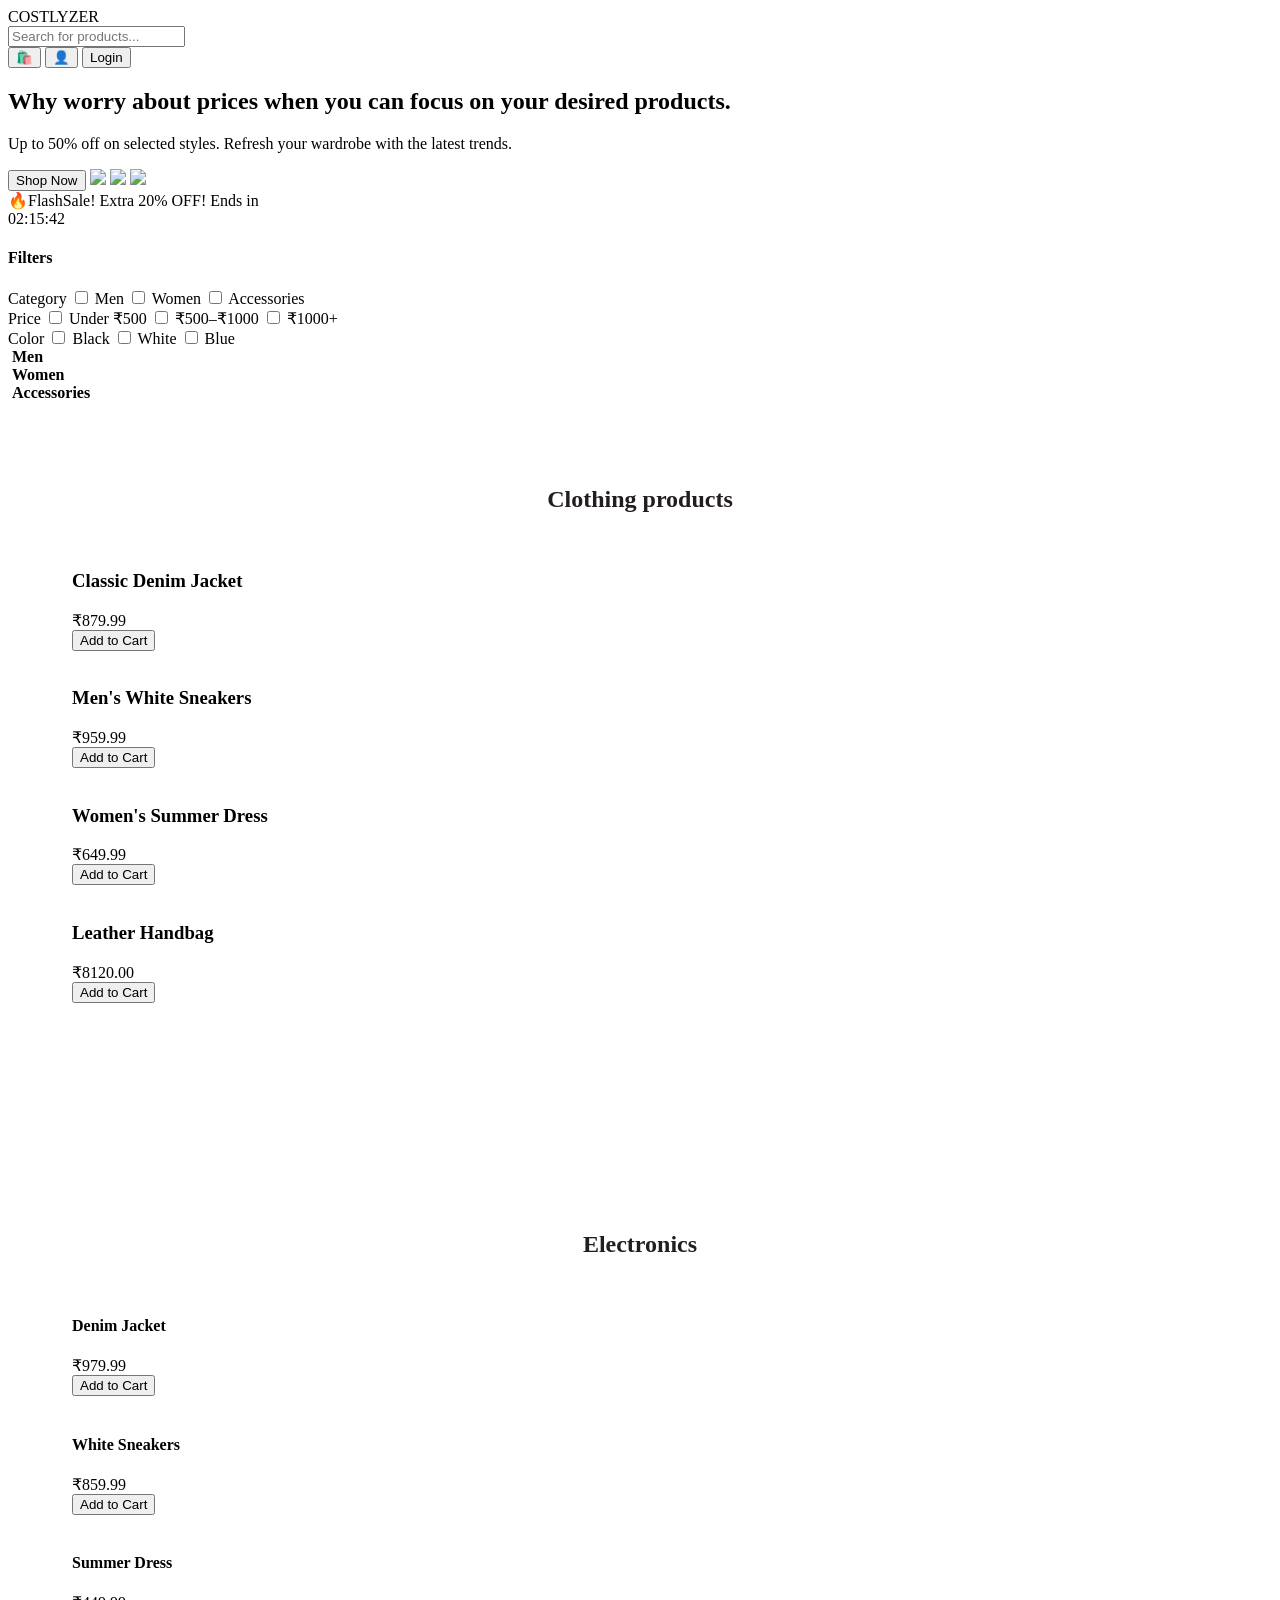
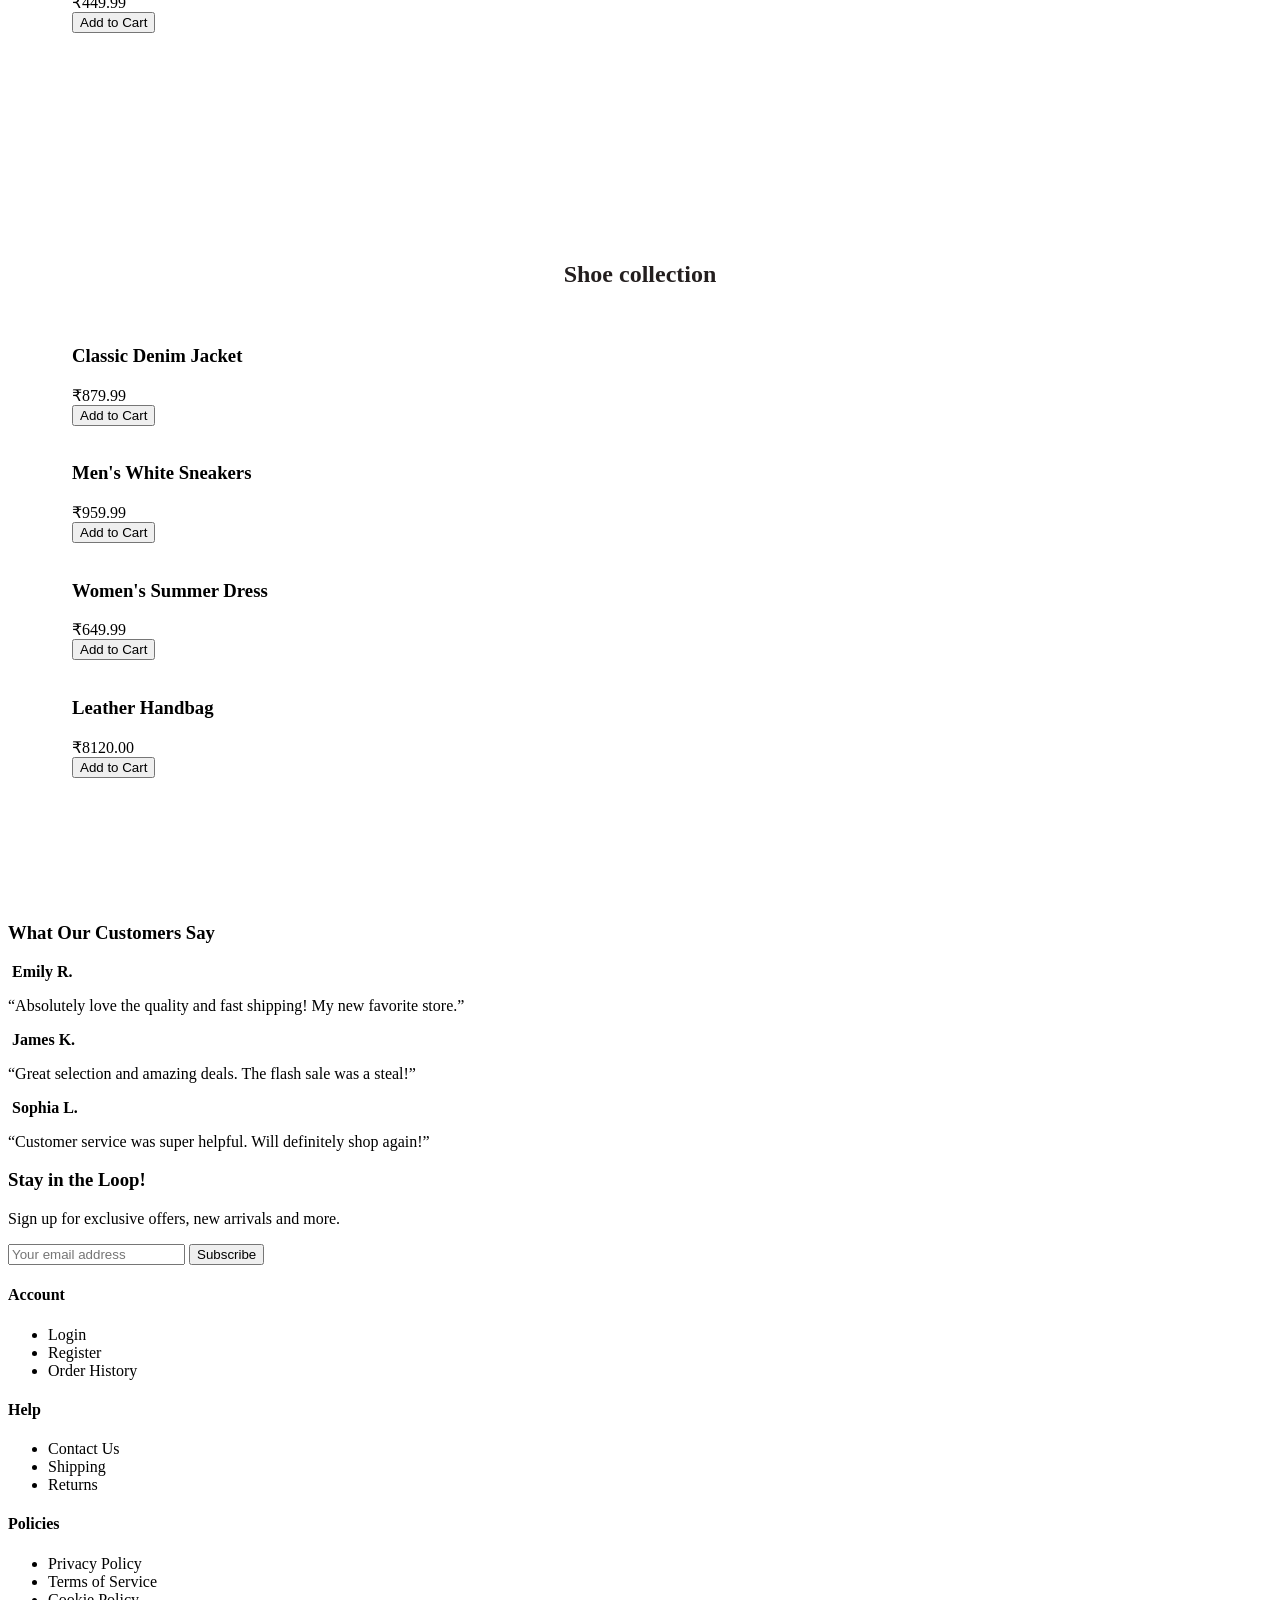
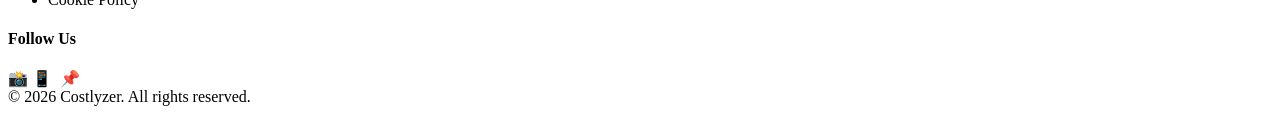
==== index.html @ b06507b3 "Add initial HTML structure for Costlyzer website" ====
<!doctype html>
<html lang="en">
<head>
  <meta charset="utf-8" />
  <meta name="viewport" content="width=device-width,initial-scale=1" />
  <title>Costlyzer</title>

  <link href="https://fonts.googleapis.com/css2?family=Inter:wght@300;400;600;700;800&family=Rubik:wght@400;500;700&display=swap" rel="stylesheet">
  <link rel="stylesheet" href="styles.css">
</head>
<body>
  <!-- top dark strip -->
  

  <header class="header">
    <div class="container header-inner">
      <div class="brand">COSTLYZER</div>

      <div class="search-wrap">
        <input class="search" placeholder="Search for products..." aria-label="Search">
      </div>

      <div class="header-actions">
        <button class="icon-btn">🛍️</button>
        <button class="icon-btn">👤</button>
        <button class="btn-primary">Login</button>
      </div>
    </div>
  </header>

  <!-- HERO -->
  <section class="hero" >
    <div class="hero-content">
      <div class="hero-left">
        <h1 class="hero-title">Why worry about prices when you can focus on your desired products.</h1>
        <p class="lead">Up to 50% off on selected styles. Refresh your wardrobe with the latest trends.</p>
        <button class="btn">Shop Now</button>
        
        <img src="https://i.pinimg.com/1200x/de/44/da/de44da06bc658bae2cd9b1b931cc1109.jpg" class="float-img img1">
        <img src="https://i.pinimg.com/736x/68/fa/16/68fa163f419ea4dff33e914e02b8d2a3.jpg" class="float-img img2">
        <img src="https://i.pinimg.com/1200x/ec/a0/04/eca004976e4bbe3826e4c8077d6852af.jpg" class="float-img img3">
        
      </div>

      
      </div>

    </div>
  </section>

  <!--flash stripe-->
  <div class="flash">
    <div class="container flash-inner">
      <div class="flash-text">
        🔥FlashSale! Extra 20% OFF! Ends in
      </div>
      <div class="flash-timer">02:15:42</div>
    </div>
  </div>

  <!-- main content -->
  <main class="container layout" >
    <!-- filters column -->
    <aside class="filters">
      <div class="panel">
        <h4>Filters</h4>

        <div class="filter-group">
          <label class="filter-title">Category</label>
          <label><input type="checkbox"> Men</label>
          <label><input type="checkbox"> Women</label>
          <label><input type="checkbox"> Accessories</label>
        </div>

        <div class="filter-group">
          <label class="filter-title">Price</label>
          <label><input type="checkbox"> Under ₹500</label>
          <label><input type="checkbox"> ₹500–₹1000</label>
          <label><input type="checkbox"> ₹1000+</label>
        </div>

        <div class="filter-group">
          <label class="filter-title">Color</label>
          <label><input type="checkbox"> Black</label>
          <label><input type="checkbox"> White</label>
          <label><input type="checkbox"> Blue</label>
        </div>
      </div>
    </aside>


      <!-- content column --->
    <section class="content">
      <!-- category chips -->
      <div class="chips">
        <div class="chip">
          <img src="https://picsum.photos/seed/man/80/80" alt="">
          <strong>Men</strong>
        </div>
        <div class="chip"><img src="https://picsum.photos/seed/woman/80/80" alt=""> 
        <strong>Women</strong></div>
        <div class="chip">
          <img src="https://picsum.photos/seed/acc/80/80" alt="">
        <strong> Accessories</strong></div>
      </div>


      <!-- product grid -->
      <section style="background: url('https://png.pngtree.com/element_our/sm/20180206/sm_5a79577980466.jpg') no-repeat center center; background-size: cover; padding: 4rem; border-radius: 8px; margin-bottom: 5rem;">
        <h2 style="color: rgb(35, 30, 30); text-align: center; font-style: Great vibes  , cursive;">Clothing products</h2>
        <div class="grid">
          <article class="product">
            <div class="thumb"><img src="https://picsum.photos/id/1011/400/300" alt=""></div>
            <h3>Classic Denim Jacket</h3>
            <div class="price">₹879.99</div>
            <button class="btn btn-add">Add to Cart</button>
          </article>

          <article class="product">
            <div class="thumb"><img src="https://picsum.photos/id/1012/400/300" alt=""></div>
            <h3>Men's White Sneakers</h3>
            <div class="price sale">₹959.99</div>
            <button class="btn btn-add">Add to Cart</button>
          </article>

          <article class="product">
            <div class="thumb"><img src="https://picsum.photos/id/1013/400/300" alt=""></div>
            <h3>Women's Summer Dress</h3>
            <div class="price">₹649.99</div>
            <button class="btn btn-add">Add to Cart</button>
          </article>

          <article class="product">
            <div class="thumb"><img src="https://picsum.photos/id/1014/400/300" alt=""></div>
            <h3>Leather Handbag</h3>
            <div class="price">₹8120.00</div>
            <button class="btn btn-add">Add to Cart</button>
          </article>
      </div>
      </section>

      <!-- Best Sellers -->
      <section style="background: url('https://wallpaperaccess.com/full/6290875.jpg') no-repeat center center; background-size: cover; padding: 4rem; border-radius: 8px; margin-bottom: 5rem;">
        <h2 style="color: rgb(35, 30, 30); text-align: center; font-style: Great vibes  , cursive;">Electronics</h2>
        <div class="grid grid-3">
          <article class="mini-card">
            <img src="https://picsum.photos/id/1011/400/300" alt="">
            <h4>Denim Jacket</h4>
            <div class="price">₹979.99</div>
            <button class="btn btn-small">Add to Cart</button>
          </article>

          <article class="mini-card">
            <img src="https://picsum.photos/id/1012/400/300" alt="">
            <h4>White Sneakers</h4>
            <div class="price">₹859.99</div>
            <button class="btn btn-small">Add to Cart</button>
          </article>

          <article class="mini-card">
            <img src="https://picsum.photos/id/1013/400/300" alt="">
            <h4>Summer Dress</h4>
            <div class="price">₹449.99</div>
            <button class="btn btn-small">Add to Cart</button>
          </article>
        </div>
      </section>

      <section style="background: url('https://thumbs.dreamstime.com/b/abstract-yellow-green-blue-gradient-background-blurred-grainy-texture-331461101.jpg') no-repeat center center; background-size: cover; padding: 4rem; border-radius: 8px; margin-bottom: 5rem;">
        <h2 style="color: rgb(35, 30, 30); text-align: center; font-style: Great vibes  , cursive;">Shoe collection</h2>
        <div class="grid">
          <article class="product">
            <div class="thumb"><img src="https://picsum.photos/id/1011/400/300" alt=""></div>
            <h3>Classic Denim Jacket</h3>
            <div class="price">₹879.99</div>
            <button class="btn btn-add">Add to Cart</button>
          </article>

          <article class="product">
            <div class="thumb"><img src="https://picsum.photos/id/1012/400/300" alt=""></div>
            <h3>Men's White Sneakers</h3>
            <div class="price sale">₹959.99</div>
            <button class="btn btn-add">Add to Cart</button>
          </article>

          <article class="product">
            <div class="thumb"><img src="https://picsum.photos/id/1013/400/300" alt=""></div>
            <h3>Women's Summer Dress</h3>
            <div class="price">₹649.99</div>
            <button class="btn btn-add">Add to Cart</button>
          </article>

          <article class="product">
            <div class="thumb"><img src="https://picsum.photos/id/1014/400/300" alt=""></div>
            <h3>Leather Handbag</h3>
            <div class="price">₹8120.00</div>
            <button class="btn btn-add">Add to Cart</button>
          </article>
      </div>
      </section>

      <!-- testimonials -->
      
      <div class="testimonials-panel">
        <h3>What Our Customers Say</h3>
        <div class="test-cards">
          <div class="test">
            <img src="https://picsum.photos/seed/man/80/80" alt="">
            <strong>Emily R.</strong>
            <p>“Absolutely love the quality and fast shipping! My new favorite store.”</p>
            
          </div>
          <div class="test">
            <img src="https://picsum.photos/id/1012/400/300" alt="">
            <strong>James K.</strong>
            <p>“Great selection and amazing deals. The flash sale was a steal!”</p>
              
          </div>
          <div class="test">
            <img src="https://picsum.photos/id/1013/400/300" alt="">
            <strong>Sophia L.</strong>
            <p>“Customer service was super helpful. Will definitely shop again!”</p>
              
          </div>
        </div>
      </div>
      

      <!-- newsletter -->
      
      <div class="newsletter"> 
        <div class="newsletter-inner">
          <div>
            <h3>Stay in the Loop!</h3>
            <p>Sign up for exclusive offers, new arrivals and more.</p>
          </div>
          <form class="newsletter-form" onsubmit="return false;">
            <input placeholder="Your email address" type="email" required>
            <button class="btn btn-sub">Subscribe</button>
      
          </form>
            
        </div>
      </div>
      

    
  </main>

  <footer class="footer">
  <div class="footer-container">

    <div class="footer-column">
      <h4>Account</h4>
      <ul>
        <li>Login</li>
        <li>Register</li>
        <li>Order History</li>
      </ul>
    </div>

    <div class="footer-column">
      <h4>Help</h4>
      <ul>
        <li>Contact Us</li>
        <li>Shipping</li>
        <li>Returns</li>
      </ul>
    </div>

    <div class="footer-column">
      <h4>Policies</h4>
      <ul>
        <li>Privacy Policy</li>
        <li>Terms of Service</li>
        <li>Cookie Policy</li>
      </ul>
    </div>

    <div class="footer-column">
      <h4>Follow Us</h4>
      <div class="socials">📸 📱  
        <img src="https://icons8.com/icon/32323/instagram-new" alt=""> 📌
      </div>
    </div>

    <div class="footer-copyright">
      © 2026 Costlyzer. All rights reserved.
    </div>

  </div>
</footer>
</body>
</html>
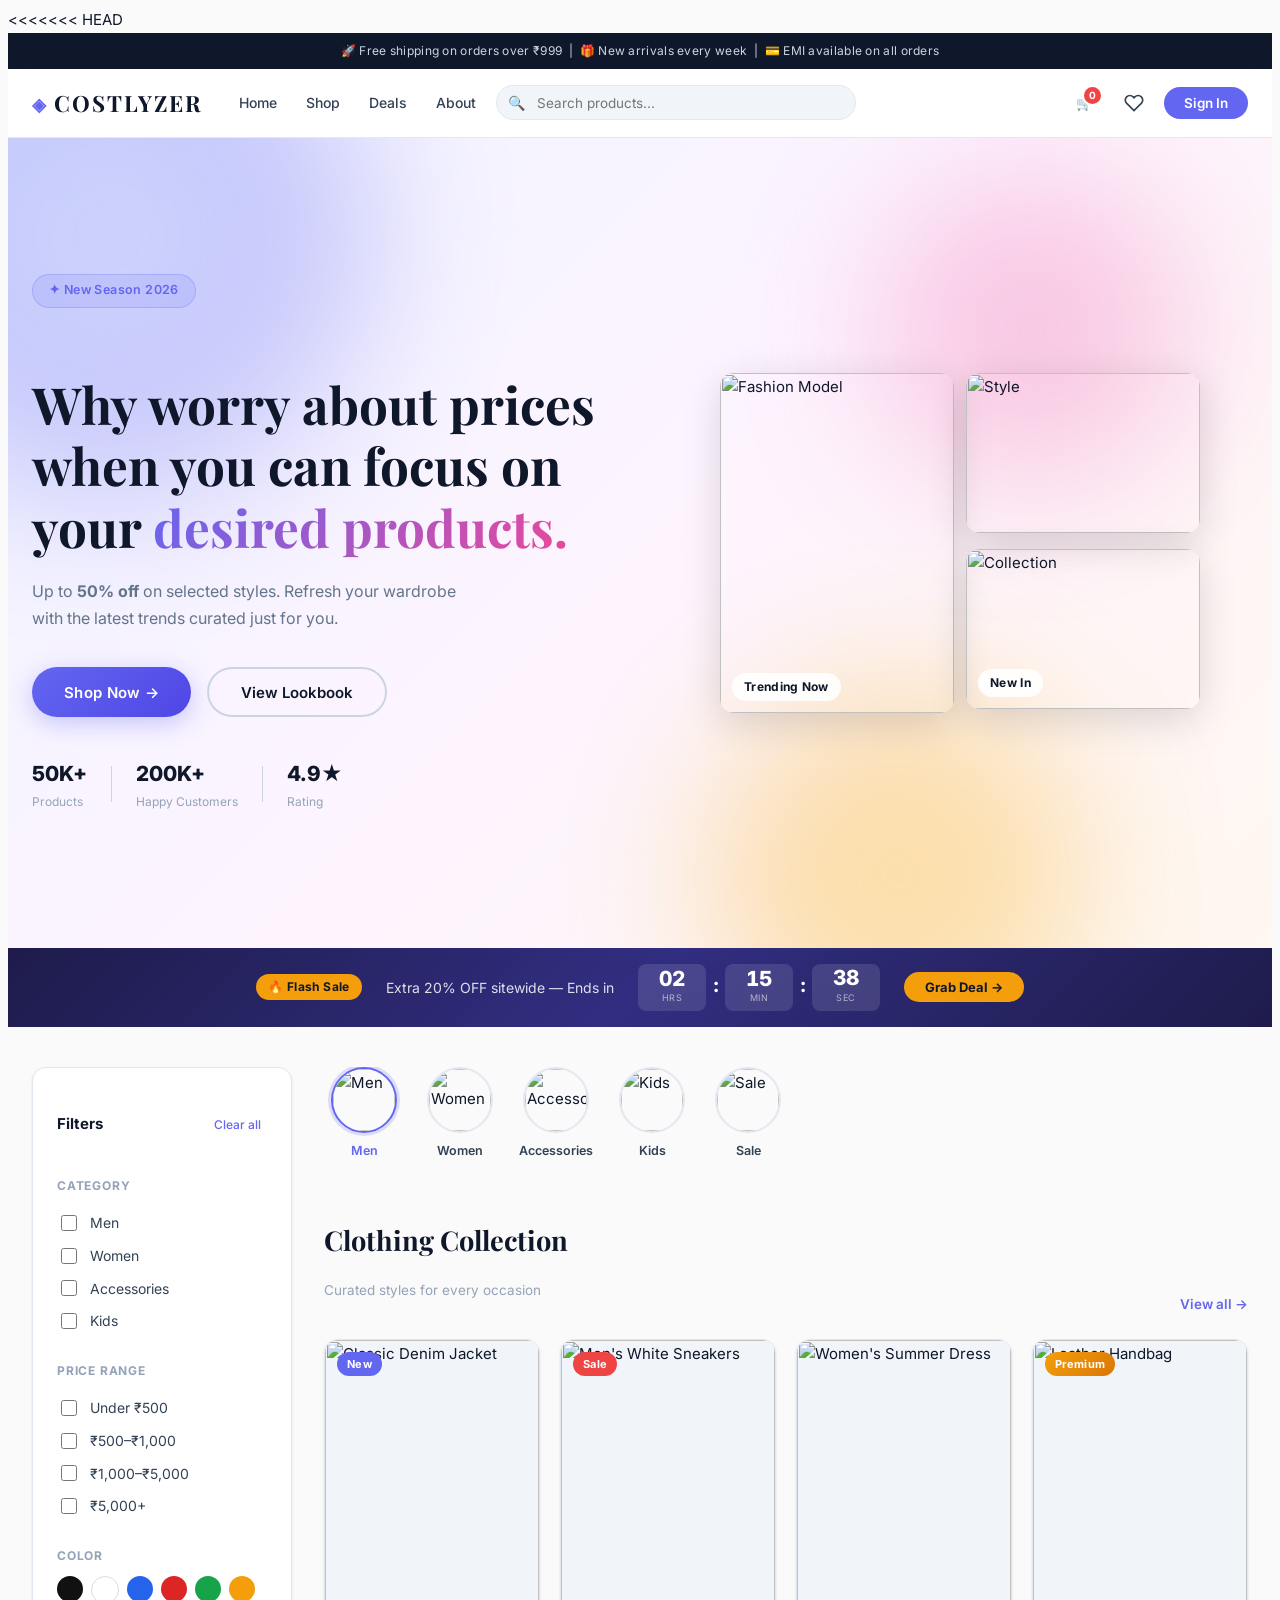
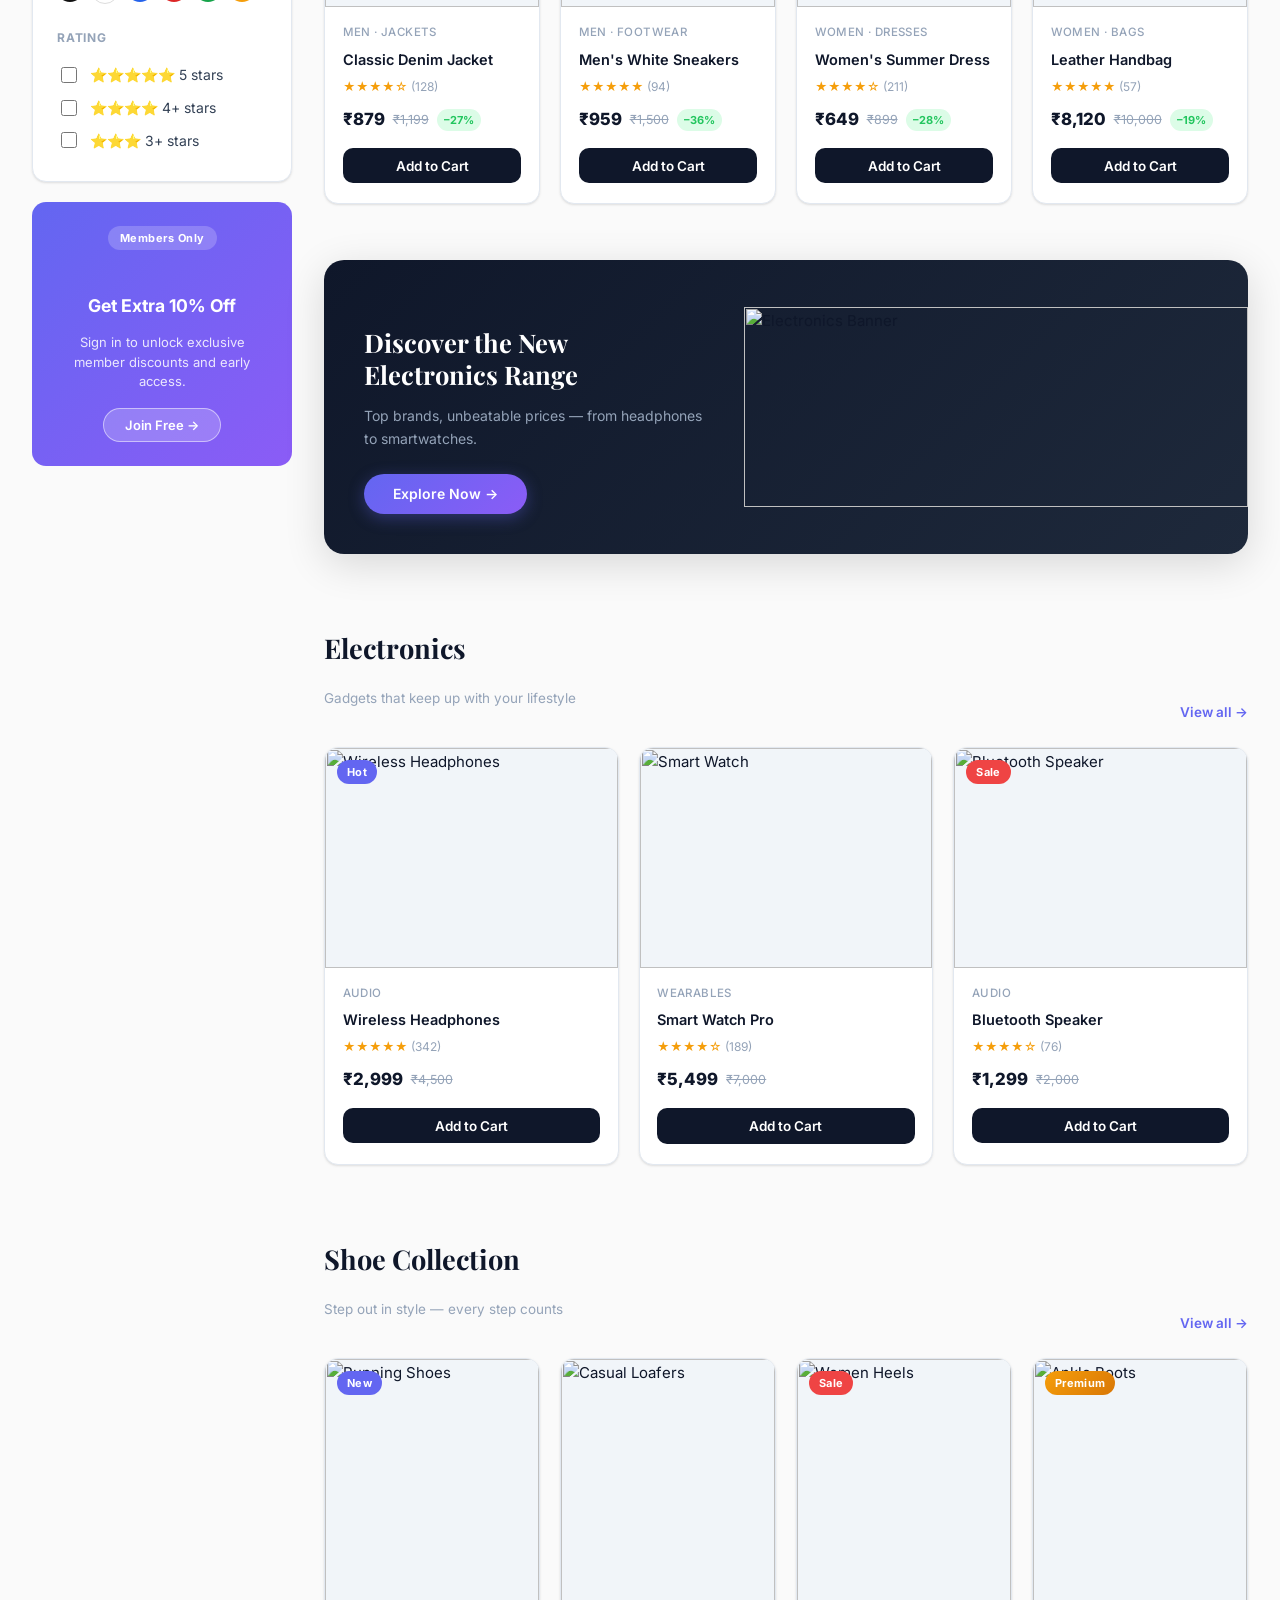
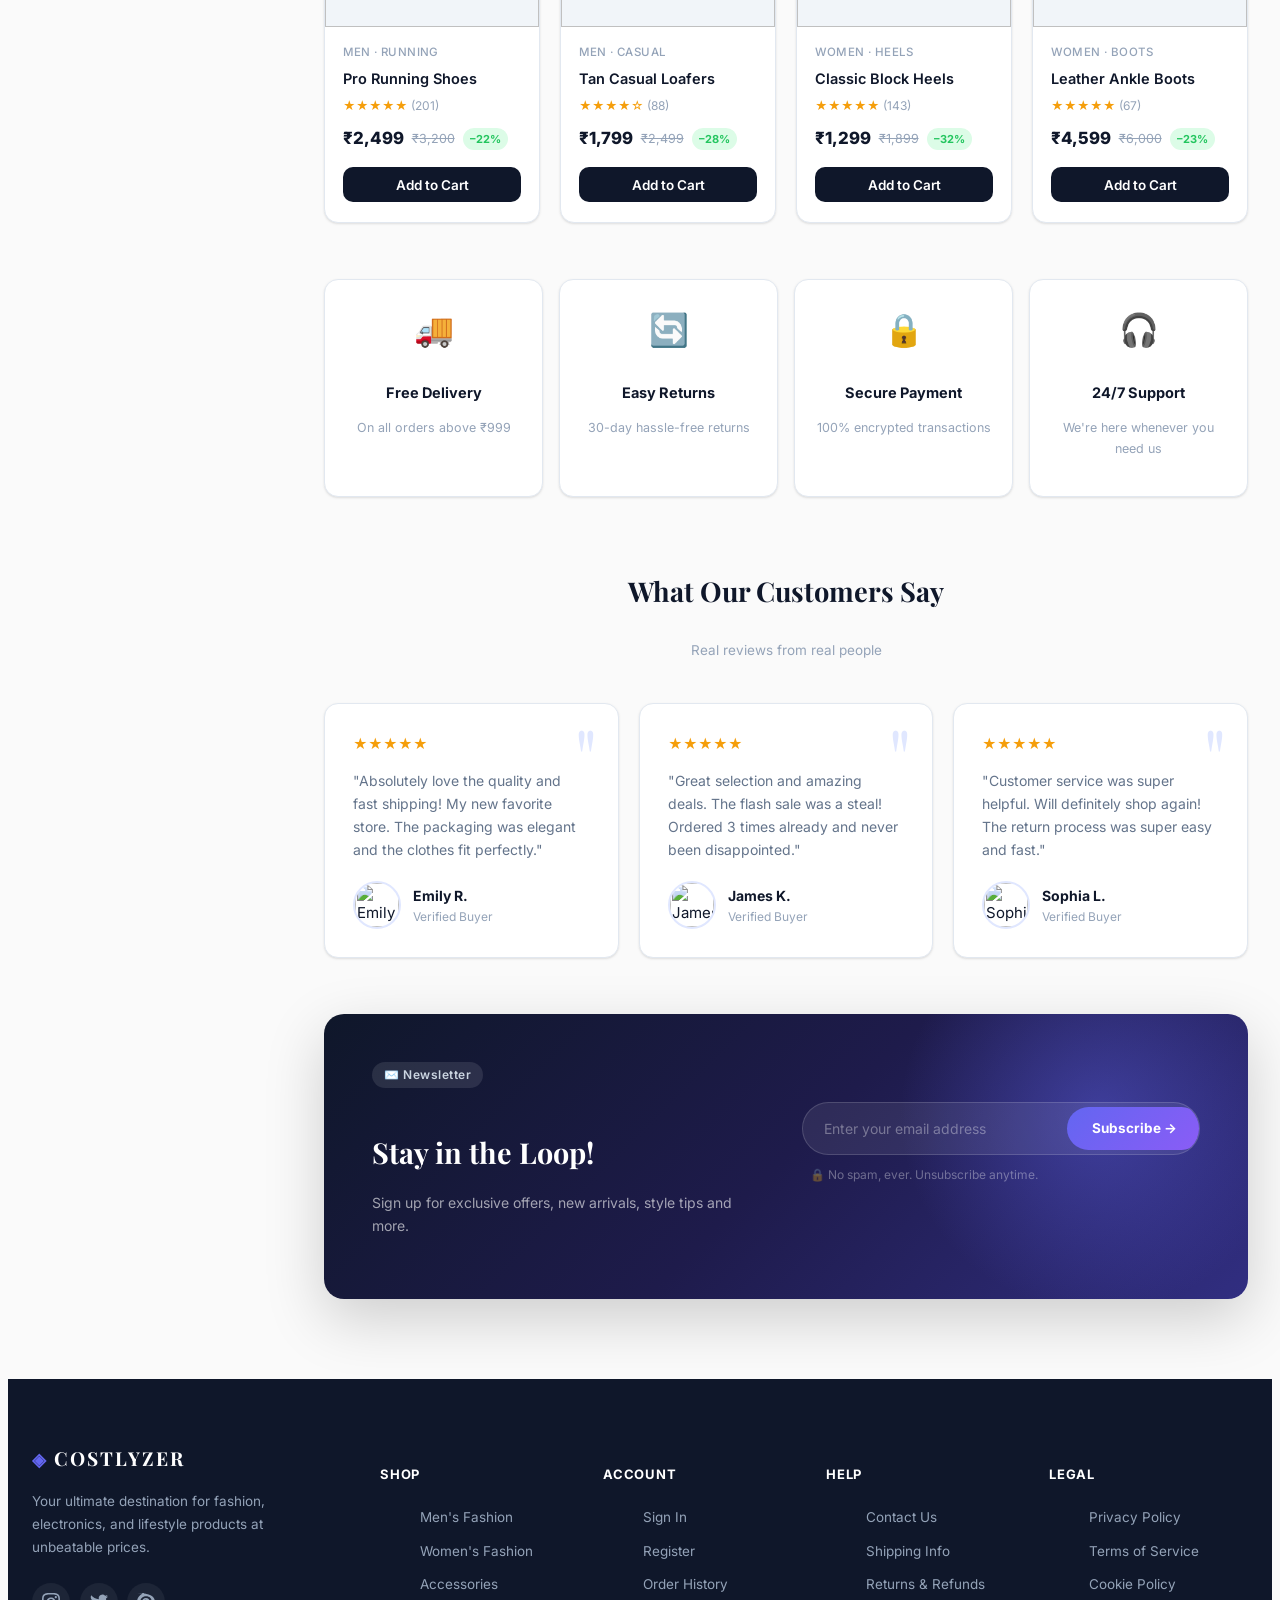
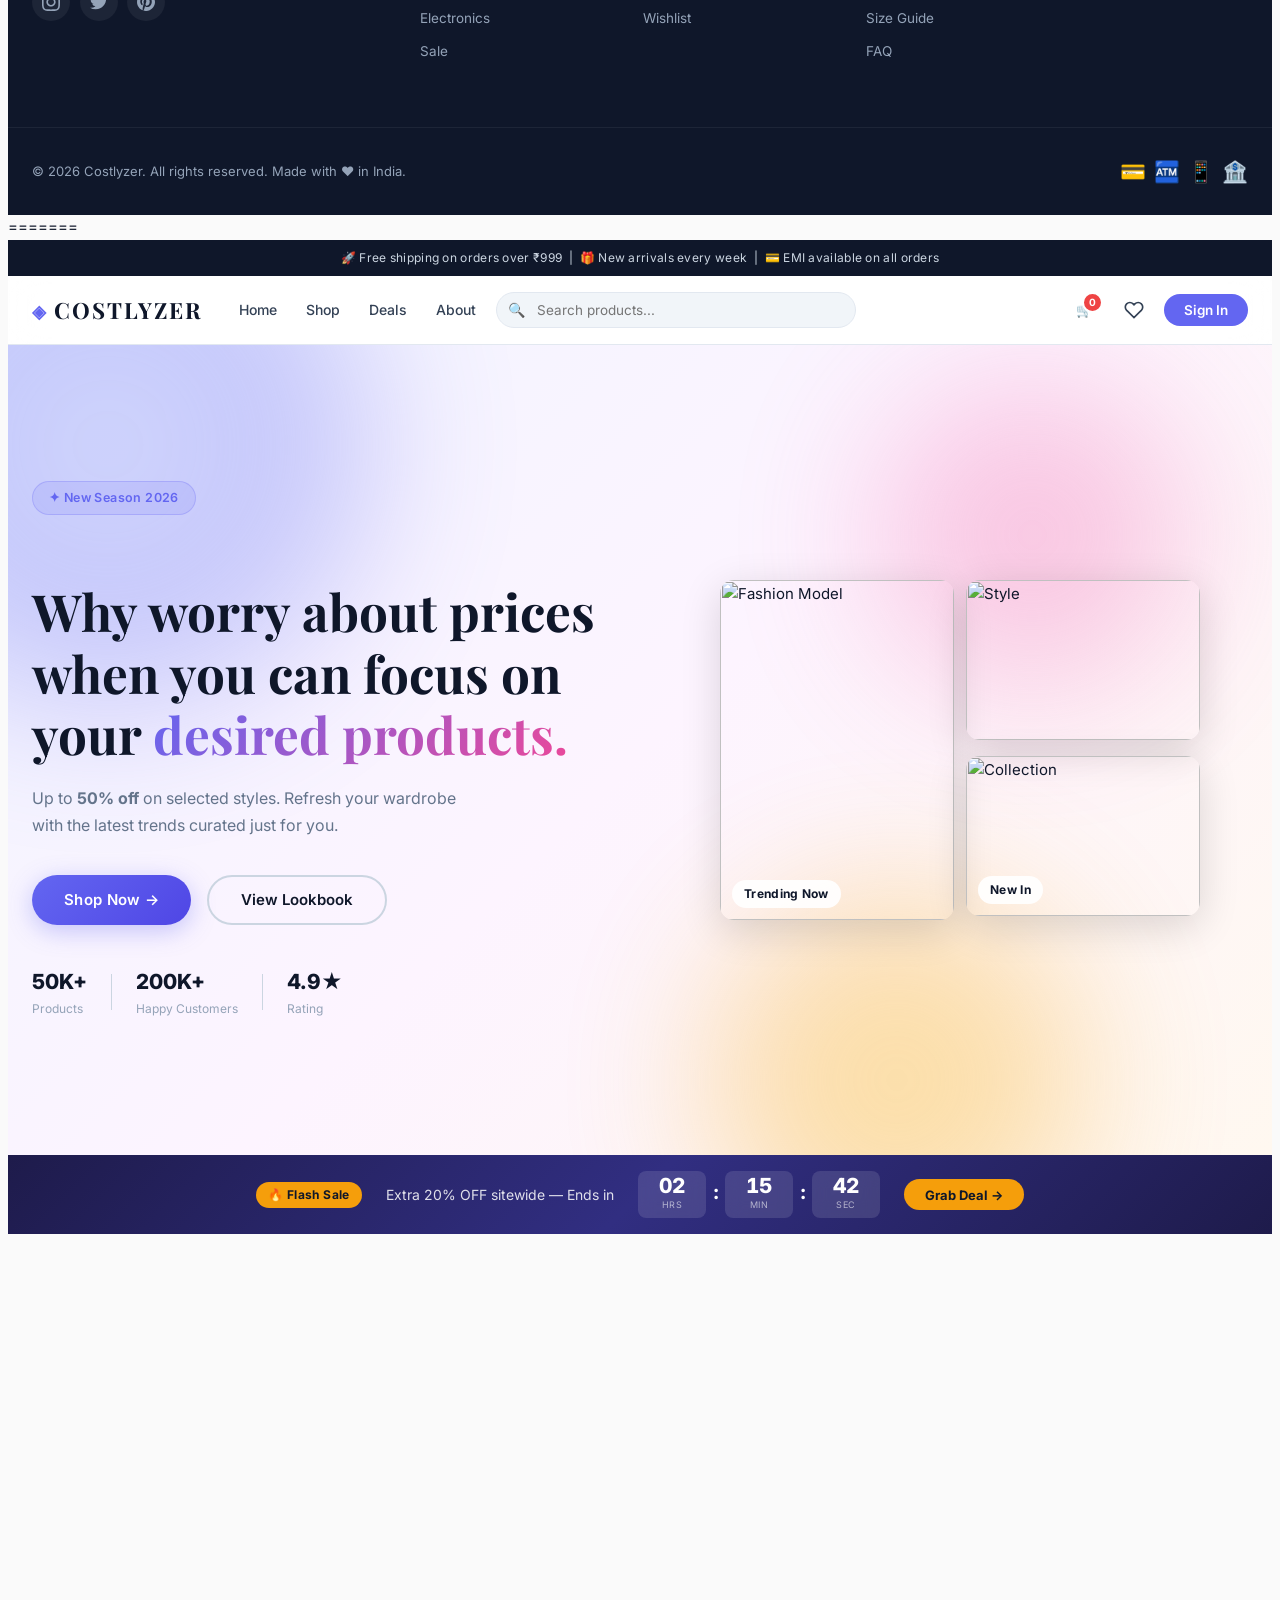
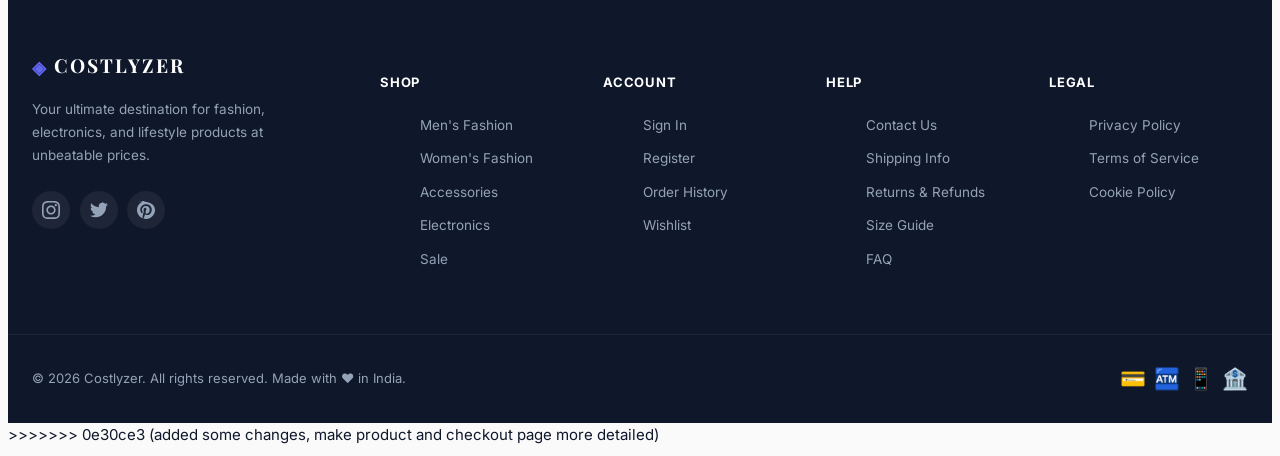
==== commit 4a70a0c8: "added some changes, make product and checkout page more detailed" ====
--- a/index.html
+++ b/index.html
@@ -1,294 +1,1496 @@
+<<<<<<< HEAD
+<!doctype html>
+<html lang="en">
+
+<head>
+  <meta charset="utf-8" />
+  <meta name="viewport" content="width=device-width,initial-scale=1" />
+  <title>Costlyzer — Shop Smarter</title>
+
+  <link
+    href="https://fonts.googleapis.com/css2?family=Inter:wght@300;400;500;600;700;800&family=Playfair+Display:wght@400;600;700&display=swap"
+    rel="stylesheet">
+  <link rel="stylesheet" href="styles.css">
+</head>
+
+<body>
+
+  <!-- ══════════════════ TOP ANNOUNCEMENT BAR ══════════════════ -->
+  <div class="announcement-bar">
+    <span>🚀 Free shipping on orders over ₹999 &nbsp;|&nbsp; 🎁 New arrivals every week &nbsp;|&nbsp; 💳 EMI available
+      on all orders</span>
+  </div>
+
+  <!-- ══════════════════ HEADER ══════════════════ -->
+  <header class="header" id="mainHeader">
+    <div class="container header-inner">
+      <div class="brand">
+        <span class="brand-icon">◈</span>
+        COSTLYZER
+      </div>
+
+      <nav class="nav-links">
+        <a href="#">Home</a>
+        <a href="#">Shop</a>
+        <a href="#">Deals</a>
+        <a href="#">About</a>
+      </nav>
+
+      <div class="search-wrap">
+        <span class="search-icon">🔍</span>
+        <input class="search" placeholder="Search products..." aria-label="Search">
+      </div>
+
+      <div class="header-actions">
+        <button class="icon-btn" id="cartBtn" title="Cart">
+          🛒
+          <span class="badge" id="cartCount">0</span>
+        </button>
+
+        <button class="icon-btn" title="Wishlist">
+          <svg width="20" height="20" fill="none" stroke="currentColor" stroke-width="2" viewBox="0 0 24 24">
+            <path
+              d="M20.84 4.61a5.5 5.5 0 0 0-7.78 0L12 5.67l-1.06-1.06a5.5 5.5 0 0 0-7.78 7.78l1.06 1.06L12 21.23l7.78-7.78 1.06-1.06a5.5 5.5 0 0 0 0-7.78z" />
+          </svg>
+        </button>
+
+        <button class="btn-primary">Sign In</button>
+      </div>
+      <button class="hamburger" id="hamburger" aria-label="Menu">
+        <span></span><span></span><span></span>
+      </button>
+    </div>
+  </header>
+
+  <!-- ══════════════════ HERO ══════════════════ -->
+  <section class="hero">
+    <div class="hero-bg-shapes">
+      <div class="shape shape-1"></div>
+      <div class="shape shape-2"></div>
+      <div class="shape shape-3"></div>
+    </div>
+
+    <div class="container hero-inner">
+      <div class="hero-left reveal-left">
+        <div class="hero-badge">✦ New Season 2026</div>
+        <h1 class="hero-title">
+          Why worry about prices when you can focus on your
+          <span class="gradient-text">desired products.</span>
+        </h1>
+        <p class="hero-lead">Up to <strong>50% off</strong> on selected styles. Refresh your wardrobe with the latest
+          trends curated just for you.</p>
+        <div class="hero-btns">
+          <button class="btn-hero-primary">Shop Now →</button>
+          <button class="btn-hero-outline">View Lookbook</button>
+        </div>
+        <div class="hero-stats">
+          <div class="stat"><strong>50K+</strong><span>Products</span></div>
+          <div class="stat-divider"></div>
+          <div class="stat"><strong>200K+</strong><span>Happy Customers</span></div>
+          <div class="stat-divider"></div>
+          <div class="stat"><strong>4.9★</strong><span>Rating</span></div>
+        </div>
+      </div>
+
+      <div class="hero-right reveal-right">
+        <div class="hero-mosaic">
+          <div class="mosaic-card card-main">
+            <img src="https://i.pinimg.com/1200x/de/44/da/de44da06bc658bae2cd9b1b931cc1109.jpg" alt="Fashion Model">
+            <div class="mosaic-label">Trending Now</div>
+          </div>
+          <div class="mosaic-card card-sm card-sm-1">
+            <img src="https://i.pinimg.com/736x/68/fa/16/68fa163f419ea4dff33e914e02b8d2a3.jpg" alt="Style">
+          </div>
+          <div class="mosaic-card card-sm card-sm-2">
+            <img src="https://i.pinimg.com/1200x/ec/a0/04/eca004976e4bbe3826e4c8077d6852af.jpg" alt="Collection">
+            <div class="mosaic-label">New In</div>
+          </div>
+        </div>
+      </div>
+    </div>
+  </section>
+
+  <!-- ══════════════════ FLASH SALE BANNER ══════════════════ -->
+  <div class="flash-bar">
+    <div class="flash-inner">
+      <span class="flash-label">🔥 Flash Sale</span>
+      <span class="flash-text">Extra 20% OFF sitewide — Ends in</span>
+      <div class="flash-timer">
+        <div class="time-block"><span id="th">02</span><small>hrs</small></div>
+        <div class="time-sep">:</div>
+        <div class="time-block"><span id="tm">15</span><small>min</small></div>
+        <div class="time-sep">:</div>
+        <div class="time-block"><span id="ts">42</span><small>sec</small></div>
+      </div>
+      <button class="flash-cta">Grab Deal →</button>
+    </div>
+  </div>
+
+  <!-- ══════════════════ MAIN LAYOUT ══════════════════ -->
+  <main class="container layout">
+
+    <!-- ── Filters Sidebar ── -->
+    <aside class="filters reveal-left">
+      <div class="panel">
+        <div class="panel-header">
+          <h4>Filters</h4>
+          <button class="clear-btn">Clear all</button>
+        </div>
+
+        <div class="filter-group">
+          <label class="filter-title">Category</label>
+          <label class="filter-option"><input type="checkbox"> <span>Men</span></label>
+          <label class="filter-option"><input type="checkbox"> <span>Women</span></label>
+          <label class="filter-option"><input type="checkbox"> <span>Accessories</span></label>
+          <label class="filter-option"><input type="checkbox"> <span>Kids</span></label>
+        </div>
+
+        <div class="filter-group">
+          <label class="filter-title">Price Range</label>
+          <label class="filter-option"><input type="checkbox"> <span>Under ₹500</span></label>
+          <label class="filter-option"><input type="checkbox"> <span>₹500–₹1,000</span></label>
+          <label class="filter-option"><input type="checkbox"> <span>₹1,000–₹5,000</span></label>
+          <label class="filter-option"><input type="checkbox"> <span>₹5,000+</span></label>
+        </div>
+
+        <div class="filter-group">
+          <label class="filter-title">Color</label>
+          <div class="color-swatches">
+            <span class="swatch" style="background:#111" title="Black"></span>
+            <span class="swatch" style="background:#fff;border:1.5px solid #ddd" title="White"></span>
+            <span class="swatch" style="background:#2563eb" title="Blue"></span>
+            <span class="swatch" style="background:#dc2626" title="Red"></span>
+            <span class="swatch" style="background:#16a34a" title="Green"></span>
+            <span class="swatch" style="background:#f59e0b" title="Yellow"></span>
+          </div>
+        </div>
+
+        <div class="filter-group">
+          <label class="filter-title">Rating</label>
+          <label class="filter-option"><input type="checkbox"> <span>⭐⭐⭐⭐⭐ 5 stars</span></label>
+          <label class="filter-option"><input type="checkbox"> <span>⭐⭐⭐⭐ 4+ stars</span></label>
+          <label class="filter-option"><input type="checkbox"> <span>⭐⭐⭐ 3+ stars</span></label>
+        </div>
+      </div>
+
+      <!-- Promo box -->
+      <div class="promo-box">
+        <div class="promo-tag">Members Only</div>
+        <h5>Get Extra 10% Off</h5>
+        <p>Sign in to unlock exclusive member discounts and early access.</p>
+        <button class="btn-promo">Join Free →</button>
+      </div>
+    </aside>
+
+    <!-- ── Content Column ── -->
+    <section class="content">
+
+      <!-- Category Chips -->
+      <div class="chips reveal-up">
+        <div class="chip active">
+          <img src="https://picsum.photos/seed/men2/80/80" alt="Men">
+          <strong>Men</strong>
+        </div>
+        <div class="chip">
+          <img src="https://picsum.photos/seed/woman2/80/80" alt="Women">
+          <strong>Women</strong>
+        </div>
+        <div class="chip">
+          <img src="https://picsum.photos/seed/acc2/80/80" alt="Accessories">
+          <strong>Accessories</strong>
+        </div>
+        <div class="chip">
+          <img src="https://picsum.photos/seed/kids2/80/80" alt="Kids">
+          <strong>Kids</strong>
+        </div>
+        <div class="chip">
+          <img src="https://picsum.photos/seed/sale2/80/80" alt="Sale">
+          <strong>Sale</strong>
+        </div>
+      </div>
+
+      <!-- ── Section: Clothing ── -->
+      <section class="product-section reveal-up">
+        <div class="section-header">
+          <div>
+            <h2 class="section-title">Clothing Collection</h2>
+            <p class="section-sub">Curated styles for every occasion</p>
+          </div>
+          <a href="#" class="view-all">View all →</a>
+        </div>
+        <div class="grid">
+          <article class="product-card stagger-1">
+            <div class="product-img-wrap">
+              <img src="https://i.pinimg.com/736x/dc/7c/9d/dc7c9d7ba05968aebb1515215b6c7b1e.jpg"
+                alt="Classic Denim Jacket">
+              <div class="product-overlay">
+                <button class="quick-view">Quick View</button>
+              </div>
+              <span class="badge-tag">New</span>
+              <button class="wish-btn">♡</button>
+            </div>
+            <div class="product-info">
+              <span class="product-cat">Men · Jackets</span>
+              <h3>Classic Denim Jacket</h3>
+              <div class="stars">★★★★☆ <span>(128)</span></div>
+              <div class="price-row">
+                <span class="price">₹879</span>
+                <span class="price-original">₹1,199</span>
+                <span class="discount-badge">–27%</span>
+              </div>
+              <button class="btn-add-cart" data-name="Classic Denim Jacket" data-price="879"
+                data-img="https://i.pinimg.com/736x/dc/7c/9d/dc7c9d7ba05968aebb1515215b6c7b1e.jpg"
+                data-desc="Stylish denim jacket for all seasons">
+                Add to Cart
+              </button>
+            </div>
+          </article>
+
+          <article class="product-card stagger-2">
+            <div class="product-img-wrap">
+              <img src="https://i.pinimg.com/1200x/9b/07/fd/9b07fd15394d1fd5a9d0c476c3f187c8.jpg"
+                alt="Men's White Sneakers">
+              <div class="product-overlay">
+                <button class="quick-view">Quick View</button>
+              </div>
+              <span class="badge-tag sale-tag">Sale</span>
+              <button class="wish-btn">♡</button>
+            </div>
+            <div class="product-info">
+              <span class="product-cat">Men · Footwear</span>
+              <h3>Men's White Sneakers</h3>
+              <div class="stars">★★★★★ <span>(94)</span></div>
+              <div class="price-row">
+                <span class="price">₹959</span>
+                <span class="price-original">₹1,500</span>
+                <span class="discount-badge">–36%</span>
+              </div>
+              <button class="btn-add-cart" data-name="Men's White Sneakers" data-price="959"
+                data-img="https://i.pinimg.com/1200x/9b/07/fd/9b07fd15394d1fd5a9d0c476c3f187c8.jpg"
+                data-desc="Men's Sneaker Comfortable and Stylish">
+                Add to Cart
+              </button>
+            </div>
+          </article>
+
+          <article class="product-card stagger-3">
+            <div class="product-img-wrap">
+              <img src="https://i.pinimg.com/736x/65/24/80/6524806f7d31d531f685705a2061e4d3.jpg"
+                alt="Women's Summer Dress">
+              <div class="product-overlay">
+                <button class="quick-view">Quick View</button>
+              </div>
+              <button class="wish-btn">♡</button>
+            </div>
+            <div class="product-info">
+              <span class="product-cat">Women · Dresses</span>
+              <h3>Women's Summer Dress</h3>
+              <div class="stars">★★★★☆ <span>(211)</span></div>
+              <div class="price-row">
+                <span class="price">₹649</span>
+                <span class="price-original">₹899</span>
+                <span class="discount-badge">–28%</span>
+              </div>
+              <button class="btn-add-cart" data-name="Women's Summer Dress" data-price="899"
+                data-img="https://i.pinimg.com/736x/65/24/80/6524806f7d31d531f685705a2061e4d3.jpg"
+                data-desc="Beautiful floral dress for summers">
+                Add to Cart
+              </button>
+            </div>
+          </article>
+
+          <article class="product-card stagger-4">
+            <div class="product-img-wrap">
+              <img src="https://i.pinimg.com/736x/36/c8/1f/36c81f2b4be4cc82748cabb708ad227b.jpg" alt="Leather Handbag">
+              <div class="product-overlay">
+                <button class="quick-view">Quick View</button>
+              </div>
+              <span class="badge-tag premium-tag">Premium</span>
+              <button class="wish-btn">♡</button>
+            </div>
+            <div class="product-info">
+              <span class="product-cat">Women · Bags</span>
+              <h3>Leather Handbag</h3>
+              <div class="stars">★★★★★ <span>(57)</span></div>
+              <div class="price-row">
+                <span class="price">₹8,120</span>
+                <span class="price-original">₹10,000</span>
+                <span class="discount-badge">–19%</span>
+              </div>
+              <button class="btn-add-cart" data-name="Leather Handbag" data-price="8120"
+                data-img="https://i.pinimg.com/736x/36/c8/1f/36c81f2b4be4cc82748cabb708ad227b.jpg"
+                data-desc="Authentic Leather Bag">
+                Add to Cart
+              </button>
+            </div>
+          </article>
+        </div>
+      </section>
+
+      <!-- ── Feature Banner ── -->
+      <div class="feature-banner reveal-up">
+        <div class="feature-banner-text">
+          <h3>Discover the New Electronics Range</h3>
+          <p>Top brands, unbeatable prices — from headphones to smartwatches.</p>
+          <button class="btn-banner">Explore Now →</button>
+        </div>
+        <div class="feature-banner-img">
+          <img src="https://picsum.photos/id/1/600/300" alt="Electronics Banner">
+        </div>
+      </div>
+
+      <!-- ── Section: Electronics ── -->
+      <section class="product-section reveal-up">
+        <div class="section-header">
+          <div>
+            <h2 class="section-title">Electronics</h2>
+            <p class="section-sub">Gadgets that keep up with your lifestyle</p>
+          </div>
+          <a href="#" class="view-all">View all →</a>
+        </div>
+        <div class="grid grid-3">
+          <article class="product-card mini stagger-1">
+            <div class="product-img-wrap">
+              <img src="https://i.pinimg.com/1200x/51/2d/58/512d584edb28f2c13a87744cd4bd58c0.jpg"
+                alt="Wireless Headphones">
+              <div class="product-overlay"><button class="quick-view">Quick View</button></div>
+              <span class="badge-tag">Hot</span>
+              <button class="wish-btn">♡</button>
+            </div>
+            <div class="product-info">
+              <span class="product-cat">Audio</span>
+              <h3>Wireless Headphones</h3>
+              <div class="stars">★★★★★ <span>(342)</span></div>
+              <div class="price-row">
+                <span class="price">₹2,999</span>
+                <span class="price-original">₹4,500</span>
+              </div>
+              <button class="btn-add-cart" data-name="Wireless Headphones" data-price="2999"
+                data-img="https://i.pinimg.com/1200x/51/2d/58/512d584edb28f2c13a87744cd4bd58c0.jpg"
+                data-desc="Dolby Sound Headphones">
+                Add to Cart
+              </button>
+            </div>
+          </article>
+
+          <article class="product-card mini stagger-2">
+            <div class="product-img-wrap">
+              <img src="https://i.pinimg.com/736x/2d/c0/9d/2dc09d8599573d971ced60ebef6e59d0.jpg" alt="Smart Watch">
+              <div class="product-overlay"><button class="quick-view">Quick View</button></div>
+              <button class="wish-btn">♡</button>
+            </div>
+            <div class="product-info">
+              <span class="product-cat">Wearables</span>
+              <h3>Smart Watch Pro</h3>
+              <div class="stars">★★★★☆ <span>(189)</span></div>
+              <div class="price-row">
+                <span class="price">₹5,499</span>
+                <span class="price-original">₹7,000</span>
+              </div>
+              <button class="btn-add-cart" data-name="Smart Watch Pro" data-price="5499"
+                data-img="https://i.pinimg.com/736x/2d/c0/9d/2dc09d8599573d971ced60ebef6e59d0.jpg"
+                data-desc="Smartwatch with latest features">
+                Add to Cart
+              </button>
+            </div>
+          </article>
+
+          <article class="product-card mini stagger-3">
+            <div class="product-img-wrap">
+              <img src="https://i.pinimg.com/1200x/3b/65/04/3b65042b9ca350c1128bde0ebb3a1b11.jpg"
+                alt="Bluetooth Speaker">
+              <div class="product-overlay"><button class="quick-view">Quick View</button></div>
+              <span class="badge-tag sale-tag">Sale</span>
+              <button class="wish-btn">♡</button>
+            </div>
+            <div class="product-info">
+              <span class="product-cat">Audio</span>
+              <h3>Bluetooth Speaker</h3>
+              <div class="stars">★★★★☆ <span>(76)</span></div>
+              <div class="price-row">
+                <span class="price">₹1,299</span>
+                <span class="price-original">₹2,000</span>
+              </div>
+              <button class="btn-add-cart" data-name="Bluetooth Speaker" data-price="1299"
+                data-img="https://i.pinimg.com/1200x/3b/65/04/3b65042b9ca350c1128bde0ebb3a1b11.jpg"
+                data-desc="Better performance">
+                Add to Cart
+              </button>
+            </div>
+          </article>
+        </div>
+      </section>
+
+      <!-- ── Section: Shoes ── -->
+      <section class="product-section reveal-up">
+        <div class="section-header">
+          <div>
+            <h2 class="section-title">Shoe Collection</h2>
+            <p class="section-sub">Step out in style — every step counts</p>
+          </div>
+          <a href="#" class="view-all">View all →</a>
+        </div>
+        <div class="grid">
+          <article class="product-card stagger-1">
+            <div class="product-img-wrap">
+              <img src="https://i.pinimg.com/1200x/25/ac/55/25ac5568a407827e7775e330df14d71c.jpg" alt="Running Shoes">
+              <div class="product-overlay"><button class="quick-view">Quick View</button></div>
+              <span class="badge-tag">New</span>
+              <button class="wish-btn">♡</button>
+            </div>
+            <div class="product-info">
+              <span class="product-cat">Men · Running</span>
+              <h3>Pro Running Shoes</h3>
+              <div class="stars">★★★★★ <span>(201)</span></div>
+              <div class="price-row">
+                <span class="price">₹2,499</span>
+                <span class="price-original">₹3,200</span>
+                <span class="discount-badge">–22%</span>
+              </div>
+              <button class="btn-add-cart" data-name="Running Shoes" data-price="2499"
+                data-img="https://i.pinimg.com/1200x/25/ac/55/25ac5568a407827e7775e330df14d71c.jpg"
+                data-desc="Running men shoes comfortable for daily use">
+                Add to Cart
+              </button>
+
+            </div>
+          </article>
+
+          <article class="product-card stagger-2">
+            <div class="product-img-wrap">
+              <img src="https://i.pinimg.com/1200x/25/ac/55/25ac5568a407827e7775e330df14d71c.jpg" alt="Casual Loafers">
+              <div class="product-overlay"><button class="quick-view">Quick View</button></div>
+              <button class="wish-btn">♡</button>
+            </div>
+            <div class="product-info">
+              <span class="product-cat">Men · Casual</span>
+              <h3>Tan Casual Loafers</h3>
+              <div class="stars">★★★★☆ <span>(88)</span></div>
+              <div class="price-row">
+                <span class="price">₹1,799</span>
+                <span class="price-original">₹2,499</span>
+                <span class="discount-badge">–28%</span>
+              </div>
+              <button class="btn-add-cart" data-name="Tan Casual Loafers" data-price="1799"
+                data-img="https://i.pinimg.com/1200x/25/ac/55/25ac5568a407827e7775e330df14d71c.jpg"
+                data-desc="Casual Loafers">
+                Add to Cart
+              </button>
+            </div>
+          </article>
+
+          <article class="product-card stagger-3">
+            <div class="product-img-wrap">
+              <img src="https://i.pinimg.com/736x/a0/43/e7/a043e7845685f47f4f4075ffb6789d28.jpg" alt="Women Heels">
+              <div class="product-overlay"><button class="quick-view">Quick View</button></div>
+              <span class="badge-tag sale-tag">Sale</span>
+              <button class="wish-btn">♡</button>
+            </div>
+            <div class="product-info">
+              <span class="product-cat">Women · Heels</span>
+              <h3>Classic Block Heels</h3>
+              <div class="stars">★★★★★ <span>(143)</span></div>
+              <div class="price-row">
+                <span class="price">₹1,299</span>
+                <span class="price-original">₹1,899</span>
+                <span class="discount-badge">–32%</span>
+              </div>
+              <button class="btn-add-cart" data-name="Classic Block Heels " data-price="1299"
+                data-img="https://i.pinimg.com/736x/a0/43/e7/a043e7845685f47f4f4075ffb6789d28.jpg"
+                data-desc="Classic heels perfectly designed for special occasions">Add to Cart</button>
+
+            </div>
+          </article>
+
+          <article class="product-card stagger-4">
+            <div class="product-img-wrap">
+              <img src="" alt="Ankle Boots">
+              <div class="product-overlay"><button class="quick-view">Quick View</button></div>
+              <span class="badge-tag premium-tag">Premium</span>
+              <button class="wish-btn">♡</button>
+            </div>
+            <div class="product-info">
+              <span class="product-cat">Women · Boots</span>
+              <h3>Leather Ankle Boots</h3>
+              <div class="stars">★★★★★ <span>(67)</span></div>
+              <div class="price-row">
+                <span class="price">₹4,599</span>
+                <span class="price-original">₹6,000</span>
+                <span class="discount-badge">–23%</span>
+              </div>
+              <button class="btn-add-cart" data-name="Leather Ankle Boots" data-price="4599">Add to Cart</button>
+
+            </div>
+          </article>
+        </div>
+      </section>
+
+
+
+      <!-- ── Why Choose Us ── -->
+      <div class="features-row reveal-up">
+        <div class="feature-item stagger-1">
+          <div class="feature-icon">🚚</div>
+          <h5>Free Delivery</h5>
+          <p>On all orders above ₹999</p>
+        </div>
+        <div class="feature-item stagger-2">
+          <div class="feature-icon">🔄</div>
+          <h5>Easy Returns</h5>
+          <p>30-day hassle-free returns</p>
+        </div>
+        <div class="feature-item stagger-3">
+          <div class="feature-icon">🔒</div>
+          <h5>Secure Payment</h5>
+          <p>100% encrypted transactions</p>
+        </div>
+        <div class="feature-item stagger-4">
+          <div class="feature-icon">🎧</div>
+          <h5>24/7 Support</h5>
+          <p>We're here whenever you need us</p>
+        </div>
+      </div>
+
+      <!-- ── Testimonials ── -->
+      <div class="testimonials-section reveal-up">
+        <div class="section-header centered">
+          <h2 class="section-title">What Our Customers Say</h2>
+          <p class="section-sub">Real reviews from real people</p>
+        </div>
+        <div class="testimonials-grid">
+          <div class="test-card stagger-1">
+            <div class="test-stars">★★★★★</div>
+            <p>"Absolutely love the quality and fast shipping! My new favorite store. The packaging was elegant and the
+              clothes fit perfectly."</p>
+            <div class="test-author">
+              <img src="https://picsum.photos/seed/emily/60/60" alt="Emily R.">
+              <div>
+                <strong>Emily R.</strong>
+                <span>Verified Buyer</span>
+              </div>
+            </div>
+          </div>
+
+          <div class="test-card stagger-2">
+            <div class="test-stars">★★★★★</div>
+            <p>"Great selection and amazing deals. The flash sale was a steal! Ordered 3 times already and never been
+              disappointed."</p>
+            <div class="test-author">
+              <img src="https://picsum.photos/seed/james/60/60" alt="James K.">
+              <div>
+                <strong>James K.</strong>
+                <span>Verified Buyer</span>
+              </div>
+            </div>
+          </div>
+
+          <div class="test-card stagger-3">
+            <div class="test-stars">★★★★★</div>
+            <p>"Customer service was super helpful. Will definitely shop again! The return process was super easy and
+              fast."</p>
+            <div class="test-author">
+              <img src="https://picsum.photos/seed/sophia/60/60" alt="Sophia L.">
+              <div>
+                <strong>Sophia L.</strong>
+                <span>Verified Buyer</span>
+              </div>
+            </div>
+          </div>
+        </div>
+      </div>
+
+      <!-- ── Newsletter ── -->
+      <div class="newsletter reveal-up">
+        <div class="newsletter-glow"></div>
+        <div class="newsletter-inner">
+          <div class="newsletter-text">
+            <span class="nl-tag">✉️ Newsletter</span>
+            <h3>Stay in the Loop!</h3>
+            <p>Sign up for exclusive offers, new arrivals, style tips and more.</p>
+          </div>
+          <form class="newsletter-form" onsubmit="handleSubscribe(event)">
+            <div class="nl-input-wrap">
+              <input placeholder="Enter your email address" type="email" required>
+              <button class="btn-subscribe" type="submit">Subscribe →</button>
+            </div>
+            <p class="nl-note">🔒 No spam, ever. Unsubscribe anytime.</p>
+          </form>
+        </div>
+      </div>
+
+    </section><!-- /content -->
+  </main>
+
+  <!-- ══════════════════ FOOTER ══════════════════ -->
+  <footer class="footer">
+    <div class="footer-top">
+      <div class="footer-brand">
+        <div class="brand">
+          <span class="brand-icon">◈</span> COSTLYZER
+        </div>
+        <p>Your ultimate destination for fashion, electronics, and lifestyle products at unbeatable prices.</p>
+        <div class="footer-socials">
+          <a class="social-btn" href="#" title="Instagram">
+            <svg width="18" height="18" fill="currentColor" viewBox="0 0 24 24">
+              <path
+                d="M12 2.163c3.204 0 3.584.012 4.85.07 3.252.148 4.771 1.691 4.919 4.919.058 1.265.069 1.645.069 4.849 0 3.205-.012 3.584-.069 4.849-.149 3.225-1.664 4.771-4.919 4.919-1.266.058-1.644.07-4.85.07-3.204 0-3.584-.012-4.849-.07-3.26-.149-4.771-1.699-4.919-4.92-.058-1.265-.07-1.644-.07-4.849 0-3.204.013-3.583.07-4.849.149-3.227 1.664-4.771 4.919-4.919 1.266-.057 1.645-.069 4.849-.069zm0-2.163c-3.259 0-3.667.014-4.947.072-4.358.2-6.78 2.618-6.98 6.98-.059 1.281-.073 1.689-.073 4.948 0 3.259.014 3.668.072 4.948.2 4.358 2.618 6.78 6.98 6.98 1.281.058 1.689.072 4.948.072 3.259 0 3.668-.014 4.948-.072 4.354-.2 6.782-2.618 6.979-6.98.059-1.28.073-1.689.073-4.948 0-3.259-.014-3.667-.072-4.947-.196-4.354-2.617-6.78-6.979-6.98-1.281-.059-1.69-.073-4.949-.073zm0 5.838c-3.403 0-6.162 2.759-6.162 6.162s2.759 6.163 6.162 6.163 6.162-2.759 6.162-6.163c0-3.403-2.759-6.162-6.162-6.162zm0 10.162c-2.209 0-4-1.79-4-4 0-2.209 1.791-4 4-4s4 1.791 4 4c0 2.21-1.791 4-4 4zm6.406-11.845c-.796 0-1.441.645-1.441 1.44s.645 1.44 1.441 1.44c.795 0 1.439-.645 1.439-1.44s-.644-1.44-1.439-1.44z" />
+            </svg>
+          </a>
+          <a class="social-btn" href="#" title="Twitter">
+            <svg width="18" height="18" fill="currentColor" viewBox="0 0 24 24">
+              <path
+                d="M23.953 4.57a10 10 0 01-2.825.775 4.958 4.958 0 002.163-2.723c-.951.555-2.005.959-3.127 1.184a4.92 4.92 0 00-8.384 4.482C7.69 8.095 4.067 6.13 1.64 3.162a4.822 4.822 0 00-.666 2.475c0 1.71.87 3.213 2.188 4.096a4.904 4.904 0 01-2.228-.616v.06a4.923 4.923 0 003.946 4.827 4.996 4.996 0 01-2.212.085 4.936 4.936 0 004.604 3.417 9.867 9.867 0 01-6.102 2.105c-.39 0-.779-.023-1.17-.067a13.995 13.995 0 007.557 2.209c9.053 0 13.998-7.496 13.998-13.985 0-.21 0-.42-.015-.63A9.935 9.935 0 0024 4.59z" />
+            </svg>
+          </a>
+          <a class="social-btn" href="#" title="Pinterest">
+            <svg width="18" height="18" fill="currentColor" viewBox="0 0 24 24">
+              <path
+                d="M12.017 0C5.396 0 .029 5.367.029 11.987c0 5.079 3.158 9.417 7.618 11.162-.105-.949-.2-2.405.042-3.441.218-.937 1.407-5.965 1.407-5.965s-.359-.719-.359-1.782c0-1.668.967-2.914 2.171-2.914 1.023 0 1.518.769 1.518 1.69 0 1.029-.655 2.568-.994 3.995-.283 1.194.599 2.169 1.777 2.169 2.133 0 3.772-2.249 3.772-5.495 0-2.873-2.064-4.882-5.012-4.882-3.414 0-5.418 2.561-5.418 5.207 0 1.031.397 2.138.893 2.738a.36.36 0 01.083.345l-.333 1.36c-.053.22-.174.267-.402.161-1.499-.698-2.436-2.889-2.436-4.649 0-3.785 2.75-7.262 7.929-7.262 4.163 0 7.398 2.967 7.398 6.931 0 4.136-2.607 7.464-6.227 7.464-1.216 0-2.359-.632-2.75-1.378l-.748 2.853c-.271 1.043-1.002 2.35-1.492 3.146C9.57 23.812 10.763 24.009 12.017 24.009c6.624 0 11.99-5.367 11.99-11.988C24.007 5.367 18.641.001.012.001z" />
+            </svg>
+          </a>
+        </div>
+      </div>
+
+      <div class="footer-links">
+        <div class="footer-col">
+          <h5>Shop</h5>
+          <ul>
+            <li><a href="#">Men's Fashion</a></li>
+            <li><a href="#">Women's Fashion</a></li>
+            <li><a href="#">Accessories</a></li>
+            <li><a href="#">Electronics</a></li>
+            <li><a href="#">Sale</a></li>
+          </ul>
+        </div>
+
+        <div class="footer-col">
+          <h5>Account</h5>
+          <ul>
+            <li><a href="#">Sign In</a></li>
+            <li><a href="#">Register</a></li>
+            <li><a href="#">Order History</a></li>
+            <li><a href="#">Wishlist</a></li>
+          </ul>
+        </div>
+
+        <div class="footer-col">
+          <h5>Help</h5>
+          <ul>
+            <li><a href="#">Contact Us</a></li>
+            <li><a href="#">Shipping Info</a></li>
+            <li><a href="#">Returns & Refunds</a></li>
+            <li><a href="#">Size Guide</a></li>
+            <li><a href="#">FAQ</a></li>
+          </ul>
+        </div>
+
+        <div class="footer-col">
+          <h5>Legal</h5>
+          <ul>
+            <li><a href="#">Privacy Policy</a></li>
+            <li><a href="#">Terms of Service</a></li>
+            <li><a href="#">Cookie Policy</a></li>
+          </ul>
+        </div>
+      </div>
+    </div>
+
+    <div class="footer-bottom">
+      <p>© 2026 Costlyzer. All rights reserved. Made with ♥ in India.</p>
+      <div class="payment-icons">
+        <span>💳</span><span>🏧</span><span>📱</span><span>🏦</span>
+      </div>
+    </div>
+  </footer>
+
+  <!-- Back to Top -->
+  <button class="back-to-top" id="backToTop" title="Back to top">↑</button>
+
+
+  <!-- 🛒 Cart Drawer -->
+  <div class="cart-overlay" id="cartOverlay"></div>
+
+  <div class="cart-drawer" id="cartDrawer">
+    <div class="cart-header">
+      <h3>Your Cart</h3>
+      <button id="closeCart">✕</button>
+    </div>
+
+    <div class="cart-items" id="cartItems">
+      <p class="empty">Your cart is empty</p>
+    </div>
+
+    <div class="cart-footer">
+      <div class="cart-total">
+        <strong>Total:</strong>
+        <span id="cartTotal">₹0</span>
+      </div>
+      <button class="checkout-btn">Checkout</button>
+    </div>
+  </div>
+
+  <div id="productModal" class="modal">
+    <div class="modal-content">
+      <span id="closeModal">✖</span>
+      <img id="modalImg" width="200">
+      <h3 id="modalName"></h3>
+      <p id="modalDesc"></p>
+      <p id="modalPrice"></p>
+    </div>
+  </div>
+
+
+</body>
+
+<script src="script.js"></script>
+
+
+=======
 <!doctype html>
 <html lang="en">
+
 <head>
   <meta charset="utf-8" />
   <meta name="viewport" content="width=device-width,initial-scale=1" />
-  <title>Costlyzer</title>
-
-  <link href="https://fonts.googleapis.com/css2?family=Inter:wght@300;400;600;700;800&family=Rubik:wght@400;500;700&display=swap" rel="stylesheet">
+  <title>Costlyzer — Shop Smarter</title>
+
+  <link
+    href="https://fonts.googleapis.com/css2?family=Inter:wght@300;400;500;600;700;800&family=Playfair+Display:wght@400;600;700&display=swap"
+    rel="stylesheet">
   <link rel="stylesheet" href="styles.css">
 </head>
+
 <body>
-  <!-- top dark strip -->
-  
-
-  <header class="header">
+
+  <!-- ══════════════════ TOP ANNOUNCEMENT BAR ══════════════════ -->
+  <div class="announcement-bar">
+    <span>🚀 Free shipping on orders over ₹999 &nbsp;|&nbsp; 🎁 New arrivals every week &nbsp;|&nbsp; 💳 EMI available
+      on all orders</span>
+  </div>
+
+  <!-- ══════════════════ HEADER ══════════════════ -->
+  <header class="header" id="mainHeader">
     <div class="container header-inner">
-      <div class="brand">COSTLYZER</div>
+      <div class="brand">
+        <span class="brand-icon">◈</span>
+        COSTLYZER
+      </div>
+
+      <nav class="nav-links">
+        <a href="#">Home</a>
+        <a href="#">Shop</a>
+        <a href="#">Deals</a>
+        <a href="#">About</a>
+      </nav>
 
       <div class="search-wrap">
-        <input class="search" placeholder="Search for products..." aria-label="Search">
+        <span class="search-icon">🔍</span>
+        <input class="search" placeholder="Search products..." aria-label="Search">
       </div>
 
       <div class="header-actions">
-        <button class="icon-btn">🛍️</button>
-        <button class="icon-btn">👤</button>
-        <button class="btn-primary">Login</button>
-      </div>
+        <button class="icon-btn" id="cartBtn" title="Cart">
+          🛒
+          <span class="badge" id="cartCount">0</span>
+        </button>
+
+        <button class="icon-btn" title="Wishlist">
+          <svg width="20" height="20" fill="none" stroke="currentColor" stroke-width="2" viewBox="0 0 24 24">
+            <path
+              d="M20.84 4.61a5.5 5.5 0 0 0-7.78 0L12 5.67l-1.06-1.06a5.5 5.5 0 0 0-7.78 7.78l1.06 1.06L12 21.23l7.78-7.78 1.06-1.06a5.5 5.5 0 0 0 0-7.78z" />
+          </svg>
+        </button>
+
+        <button class="btn-primary">Sign In</button>
+      </div>
+      <button class="hamburger" id="hamburger" aria-label="Menu">
+        <span></span><span></span><span></span>
+      </button>
     </div>
   </header>
 
-  <!-- HERO -->
-  <section class="hero" >
-    <div class="hero-content">
-      <div class="hero-left">
-        <h1 class="hero-title">Why worry about prices when you can focus on your desired products.</h1>
-        <p class="lead">Up to 50% off on selected styles. Refresh your wardrobe with the latest trends.</p>
-        <button class="btn">Shop Now</button>
-        
-        <img src="https://i.pinimg.com/1200x/de/44/da/de44da06bc658bae2cd9b1b931cc1109.jpg" class="float-img img1">
-        <img src="https://i.pinimg.com/736x/68/fa/16/68fa163f419ea4dff33e914e02b8d2a3.jpg" class="float-img img2">
-        <img src="https://i.pinimg.com/1200x/ec/a0/04/eca004976e4bbe3826e4c8077d6852af.jpg" class="float-img img3">
-        
-      </div>
-
-      
-      </div>
-
+  <!-- ══════════════════ HERO ══════════════════ -->
+  <section class="hero">
+    <div class="hero-bg-shapes">
+      <div class="shape shape-1"></div>
+      <div class="shape shape-2"></div>
+      <div class="shape shape-3"></div>
+    </div>
+
+    <div class="container hero-inner">
+      <div class="hero-left reveal-left">
+        <div class="hero-badge">✦ New Season 2026</div>
+        <h1 class="hero-title">
+          Why worry about prices when you can focus on your
+          <span class="gradient-text">desired products.</span>
+        </h1>
+        <p class="hero-lead">Up to <strong>50% off</strong> on selected styles. Refresh your wardrobe with the latest
+          trends curated just for you.</p>
+        <div class="hero-btns">
+          <button class="btn-hero-primary">Shop Now →</button>
+          <button class="btn-hero-outline">View Lookbook</button>
+        </div>
+        <div class="hero-stats">
+          <div class="stat"><strong>50K+</strong><span>Products</span></div>
+          <div class="stat-divider"></div>
+          <div class="stat"><strong>200K+</strong><span>Happy Customers</span></div>
+          <div class="stat-divider"></div>
+          <div class="stat"><strong>4.9★</strong><span>Rating</span></div>
+        </div>
+      </div>
+
+      <div class="hero-right reveal-right">
+        <div class="hero-mosaic">
+          <div class="mosaic-card card-main">
+            <img src="https://i.pinimg.com/1200x/de/44/da/de44da06bc658bae2cd9b1b931cc1109.jpg" alt="Fashion Model">
+            <div class="mosaic-label">Trending Now</div>
+          </div>
+          <div class="mosaic-card card-sm card-sm-1">
+            <img src="https://i.pinimg.com/736x/68/fa/16/68fa163f419ea4dff33e914e02b8d2a3.jpg" alt="Style">
+          </div>
+          <div class="mosaic-card card-sm card-sm-2">
+            <img src="https://i.pinimg.com/1200x/ec/a0/04/eca004976e4bbe3826e4c8077d6852af.jpg" alt="Collection">
+            <div class="mosaic-label">New In</div>
+          </div>
+        </div>
+      </div>
     </div>
   </section>
 
-  <!--flash stripe-->
-  <div class="flash">
-    <div class="container flash-inner">
-      <div class="flash-text">
-        🔥FlashSale! Extra 20% OFF! Ends in
-      </div>
-      <div class="flash-timer">02:15:42</div>
+  <!-- ══════════════════ FLASH SALE BANNER ══════════════════ -->
+  <div class="flash-bar">
+    <div class="flash-inner">
+      <span class="flash-label">🔥 Flash Sale</span>
+      <span class="flash-text">Extra 20% OFF sitewide — Ends in</span>
+      <div class="flash-timer">
+        <div class="time-block"><span id="th">02</span><small>hrs</small></div>
+        <div class="time-sep">:</div>
+        <div class="time-block"><span id="tm">15</span><small>min</small></div>
+        <div class="time-sep">:</div>
+        <div class="time-block"><span id="ts">42</span><small>sec</small></div>
+      </div>
+      <button class="flash-cta">Grab Deal →</button>
     </div>
   </div>
 
-  <!-- main content -->
-  <main class="container layout" >
-    <!-- filters column -->
-    <aside class="filters">
+  <!-- ══════════════════ MAIN LAYOUT ══════════════════ -->
+  <main class="container layout">
+
+    <!-- ── Filters Sidebar ── -->
+    <aside class="filters reveal-left">
       <div class="panel">
-        <h4>Filters</h4>
+        <div class="panel-header">
+          <h4>Filters</h4>
+          <button class="clear-btn">Clear all</button>
+        </div>
 
         <div class="filter-group">
           <label class="filter-title">Category</label>
-          <label><input type="checkbox"> Men</label>
-          <label><input type="checkbox"> Women</label>
-          <label><input type="checkbox"> Accessories</label>
+          <label class="filter-option"><input type="checkbox"> <span>Men</span></label>
+          <label class="filter-option"><input type="checkbox"> <span>Women</span></label>
+          <label class="filter-option"><input type="checkbox"> <span>Accessories</span></label>
+          <label class="filter-option"><input type="checkbox"> <span>Kids</span></label>
         </div>
 
         <div class="filter-group">
-          <label class="filter-title">Price</label>
-          <label><input type="checkbox"> Under ₹500</label>
-          <label><input type="checkbox"> ₹500–₹1000</label>
-          <label><input type="checkbox"> ₹1000+</label>
+          <label class="filter-title">Price Range</label>
+          <label class="filter-option"><input type="checkbox"> <span>Under ₹500</span></label>
+          <label class="filter-option"><input type="checkbox"> <span>₹500–₹1,000</span></label>
+          <label class="filter-option"><input type="checkbox"> <span>₹1,000–₹5,000</span></label>
+          <label class="filter-option"><input type="checkbox"> <span>₹5,000+</span></label>
         </div>
 
         <div class="filter-group">
           <label class="filter-title">Color</label>
-          <label><input type="checkbox"> Black</label>
-          <label><input type="checkbox"> White</label>
-          <label><input type="checkbox"> Blue</label>
-        </div>
+          <div class="color-swatches">
+            <span class="swatch" style="background:#111" title="Black"></span>
+            <span class="swatch" style="background:#fff;border:1.5px solid #ddd" title="White"></span>
+            <span class="swatch" style="background:#2563eb" title="Blue"></span>
+            <span class="swatch" style="background:#dc2626" title="Red"></span>
+            <span class="swatch" style="background:#16a34a" title="Green"></span>
+            <span class="swatch" style="background:#f59e0b" title="Yellow"></span>
+          </div>
+        </div>
+
+        <div class="filter-group">
+          <label class="filter-title">Rating</label>
+          <label class="filter-option"><input type="checkbox"> <span>⭐⭐⭐⭐⭐ 5 stars</span></label>
+          <label class="filter-option"><input type="checkbox"> <span>⭐⭐⭐⭐ 4+ stars</span></label>
+          <label class="filter-option"><input type="checkbox"> <span>⭐⭐⭐ 3+ stars</span></label>
+        </div>
+      </div>
+
+      <!-- Promo box -->
+      <div class="promo-box">
+        <div class="promo-tag">Members Only</div>
+        <h5>Get Extra 10% Off</h5>
+        <p>Sign in to unlock exclusive member discounts and early access.</p>
+        <button class="btn-promo">Join Free →</button>
       </div>
     </aside>
 
-
-      <!-- content column --->
+    <!-- ── Content Column ── -->
     <section class="content">
-      <!-- category chips -->
-      <div class="chips">
+
+      <!-- Category Chips -->
+      <div class="chips reveal-up">
+        <div class="chip active">
+          <img src="https://picsum.photos/seed/men2/80/80" alt="Men">
+          <strong>Men</strong>
+        </div>
         <div class="chip">
-          <img src="https://picsum.photos/seed/man/80/80" alt="">
-          <strong>Men</strong>
-        </div>
-        <div class="chip"><img src="https://picsum.photos/seed/woman/80/80" alt=""> 
-        <strong>Women</strong></div>
+          <img src="https://picsum.photos/seed/woman2/80/80" alt="Women">
+          <strong>Women</strong>
+        </div>
         <div class="chip">
-          <img src="https://picsum.photos/seed/acc/80/80" alt="">
-        <strong> Accessories</strong></div>
-      </div>
-
-
-      <!-- product grid -->
-      <section style="background: url('https://png.pngtree.com/element_our/sm/20180206/sm_5a79577980466.jpg') no-repeat center center; background-size: cover; padding: 4rem; border-radius: 8px; margin-bottom: 5rem;">
-        <h2 style="color: rgb(35, 30, 30); text-align: center; font-style: Great vibes  , cursive;">Clothing products</h2>
+          <img src="https://picsum.photos/seed/acc2/80/80" alt="Accessories">
+          <strong>Accessories</strong>
+        </div>
+        <div class="chip">
+          <img src="https://picsum.photos/seed/kids2/80/80" alt="Kids">
+          <strong>Kids</strong>
+        </div>
+        <div class="chip">
+          <img src="https://picsum.photos/seed/sale2/80/80" alt="Sale">
+          <strong>Sale</strong>
+        </div>
+      </div>
+
+      <!-- ── Section: Clothing ── -->
+      <section class="product-section reveal-up" id="products">
+        <div class="section-header">
+          <div>
+            <h2 class="section-title">Clothing Collection</h2>
+            <p class="section-sub">Curated styles for every occasion</p>
+          </div>
+          <a href="#" class="view-all">View all →</a>
+        </div>
         <div class="grid">
-          <article class="product">
-            <div class="thumb"><img src="https://picsum.photos/id/1011/400/300" alt=""></div>
-            <h3>Classic Denim Jacket</h3>
-            <div class="price">₹879.99</div>
-            <button class="btn btn-add">Add to Cart</button>
+          <article class="product-card stagger-1">
+            <div class="product-img-wrap">
+              <img src="https://i.pinimg.com/736x/dc/7c/9d/dc7c9d7ba05968aebb1515215b6c7b1e.jpg"
+                alt="Classic Denim Jacket">
+              <div class="product-overlay">
+                <button class="quick-view">Quick View</button>
+              </div>
+              <span class="badge-tag">New</span>
+              <button class="wish-btn">♡</button>
+            </div>
+            <div class="product-info">
+              <span class="product-cat">Men · Jackets</span>
+              <h3>Classic Denim Jacket</h3>
+              <div class="stars">★★★★☆ <span>(128)</span></div>
+              <div class="price-row">
+                <span class="price">₹879</span>
+                <span class="price-original">₹1,199</span>
+                <span class="discount-badge">–27%</span>
+              </div>
+              <button class="btn-add-cart" data-name="Classic Denim Jacket" data-price="879"
+                data-img="https://i.pinimg.com/736x/dc/7c/9d/dc7c9d7ba05968aebb1515215b6c7b1e.jpg"
+                data-desc="Stylish denim jacket for all seasons">
+                Add to Cart
+              </button>
+            </div>
           </article>
 
-          <article class="product">
-            <div class="thumb"><img src="https://picsum.photos/id/1012/400/300" alt=""></div>
-            <h3>Men's White Sneakers</h3>
-            <div class="price sale">₹959.99</div>
-            <button class="btn btn-add">Add to Cart</button>
+          <article class="product-card stagger-2">
+            <div class="product-img-wrap">
+              <img src="https://i.pinimg.com/1200x/9b/07/fd/9b07fd15394d1fd5a9d0c476c3f187c8.jpg"
+                alt="Men's White Sneakers">
+              <div class="product-overlay">
+                <button class="quick-view">Quick View</button>
+              </div>
+              <span class="badge-tag sale-tag">Sale</span>
+              <button class="wish-btn">♡</button>
+            </div>
+            <div class="product-info">
+              <span class="product-cat">Men · Footwear</span>
+              <h3>Men's White Sneakers</h3>
+              <div class="stars">★★★★★ <span>(94)</span></div>
+              <div class="price-row">
+                <span class="price">₹959</span>
+                <span class="price-original">₹1,500</span>
+                <span class="discount-badge">–36%</span>
+              </div>
+              <button class="btn-add-cart" data-name="Men's White Sneakers" data-price="959"
+                data-img="https://i.pinimg.com/1200x/9b/07/fd/9b07fd15394d1fd5a9d0c476c3f187c8.jpg"
+                data-desc="Men's Sneaker Comfortable and Stylish">
+                Add to Cart
+              </button>
+            </div>
           </article>
 
-          <article class="product">
-            <div class="thumb"><img src="https://picsum.photos/id/1013/400/300" alt=""></div>
-            <h3>Women's Summer Dress</h3>
-            <div class="price">₹649.99</div>
-            <button class="btn btn-add">Add to Cart</button>
+          <article class="product-card stagger-3">
+            <div class="product-img-wrap">
+              <img src="https://i.pinimg.com/736x/65/24/80/6524806f7d31d531f685705a2061e4d3.jpg"
+                alt="Women's Summer Dress">
+              <div class="product-overlay">
+                <button class="quick-view">Quick View</button>
+              </div>
+              <button class="wish-btn">♡</button>
+            </div>
+            <div class="product-info">
+              <span class="product-cat">Women · Dresses</span>
+              <h3>Women's Summer Dress</h3>
+              <div class="stars">★★★★☆ <span>(211)</span></div>
+              <div class="price-row">
+                <span class="price">₹649</span>
+                <span class="price-original">₹899</span>
+                <span class="discount-badge">–28%</span>
+              </div>
+              <button class="btn-add-cart" data-name="Women's Summer Dress" data-price="899"
+                data-img="https://i.pinimg.com/736x/65/24/80/6524806f7d31d531f685705a2061e4d3.jpg"
+                data-desc="Beautiful floral dress for summers">
+                Add to Cart
+              </button>
+            </div>
           </article>
 
-          <article class="product">
-            <div class="thumb"><img src="https://picsum.photos/id/1014/400/300" alt=""></div>
-            <h3>Leather Handbag</h3>
-            <div class="price">₹8120.00</div>
-            <button class="btn btn-add">Add to Cart</button>
+          <article class="product-card stagger-4">
+            <div class="product-img-wrap">
+              <img src="https://i.pinimg.com/736x/36/c8/1f/36c81f2b4be4cc82748cabb708ad227b.jpg" alt="Leather Handbag">
+              <div class="product-overlay">
+                <button class="quick-view">Quick View</button>
+              </div>
+              <span class="badge-tag premium-tag">Premium</span>
+              <button class="wish-btn">♡</button>
+            </div>
+            <div class="product-info">
+              <span class="product-cat">Women · Bags</span>
+              <h3>Leather Handbag</h3>
+              <div class="stars">★★★★★ <span>(57)</span></div>
+              <div class="price-row">
+                <span class="price">₹8,120</span>
+                <span class="price-original">₹10,000</span>
+                <span class="discount-badge">–19%</span>
+              </div>
+              <button class="btn-add-cart" data-name="Leather Handbag" data-price="8120"
+                data-img="https://i.pinimg.com/736x/36/c8/1f/36c81f2b4be4cc82748cabb708ad227b.jpg"
+                data-desc="Authentic Leather Bag">
+                Add to Cart
+              </button>
+            </div>
           </article>
-      </div>
+        </div>
       </section>
 
-      <!-- Best Sellers -->
-      <section style="background: url('https://wallpaperaccess.com/full/6290875.jpg') no-repeat center center; background-size: cover; padding: 4rem; border-radius: 8px; margin-bottom: 5rem;">
-        <h2 style="color: rgb(35, 30, 30); text-align: center; font-style: Great vibes  , cursive;">Electronics</h2>
+      <!-- ── Feature Banner ── -->
+      <div class="feature-banner reveal-up">
+        <div class="feature-banner-text">
+          <h3>Discover the New Electronics Range</h3>
+          <p>Top brands, unbeatable prices — from headphones to smartwatches.</p>
+          <button class="btn-banner">Explore Now →</button>
+        </div>
+        <div class="feature-banner-img">
+          <img src="https://picsum.photos/id/1/600/300" alt="Electronics Banner">
+        </div>
+      </div>
+
+      <!-- ── Section: Electronics ── -->
+      <section class="product-section reveal-up" id="products">
+        <div class="section-header">
+          <div>
+            <h2 class="section-title">Electronics</h2>
+            <p class="section-sub">Gadgets that keep up with your lifestyle</p>
+          </div>
+          <a href="#" class="view-all">View all →</a>
+        </div>
         <div class="grid grid-3">
-          <article class="mini-card">
-            <img src="https://picsum.photos/id/1011/400/300" alt="">
-            <h4>Denim Jacket</h4>
-            <div class="price">₹979.99</div>
-            <button class="btn btn-small">Add to Cart</button>
+          <article class="product-card mini stagger-1">
+            <div class="product-img-wrap">
+              <img src="https://i.pinimg.com/1200x/51/2d/58/512d584edb28f2c13a87744cd4bd58c0.jpg"
+                alt="Wireless Headphones">
+              <div class="product-overlay"><button class="quick-view">Quick View</button></div>
+              <span class="badge-tag">Hot</span>
+              <button class="wish-btn">♡</button>
+            </div>
+            <div class="product-info">
+              <span class="product-cat">Audio</span>
+              <h3>Wireless Headphones</h3>
+              <div class="stars">★★★★★ <span>(342)</span></div>
+              <div class="price-row">
+                <span class="price">₹2,999</span>
+                <span class="price-original">₹4,500</span>
+              </div>
+              <button class="btn-add-cart" data-name="Wireless Headphones" data-price="2999"
+                data-img="https://i.pinimg.com/1200x/51/2d/58/512d584edb28f2c13a87744cd4bd58c0.jpg"
+                data-desc="Dolby Sound Headphones">
+                Add to Cart
+              </button>
+            </div>
           </article>
 
-          <article class="mini-card">
-            <img src="https://picsum.photos/id/1012/400/300" alt="">
-            <h4>White Sneakers</h4>
-            <div class="price">₹859.99</div>
-            <button class="btn btn-small">Add to Cart</button>
+          <article class="product-card mini stagger-2">
+            <div class="product-img-wrap">
+              <img src="https://i.pinimg.com/736x/2d/c0/9d/2dc09d8599573d971ced60ebef6e59d0.jpg" alt="Smart Watch">
+              <div class="product-overlay"><button class="quick-view">Quick View</button></div>
+              <button class="wish-btn">♡</button>
+            </div>
+            <div class="product-info">
+              <span class="product-cat">Wearables</span>
+              <h3>Smart Watch Pro</h3>
+              <div class="stars">★★★★☆ <span>(189)</span></div>
+              <div class="price-row">
+                <span class="price">₹5,499</span>
+                <span class="price-original">₹7,000</span>
+              </div>
+              <button class="btn-add-cart" data-name="Smart Watch Pro" data-price="5499"
+                data-img="https://i.pinimg.com/736x/2d/c0/9d/2dc09d8599573d971ced60ebef6e59d0.jpg"
+                data-desc="Smartwatch with latest features">
+                Add to Cart
+              </button>
+            </div>
           </article>
 
-          <article class="mini-card">
-            <img src="https://picsum.photos/id/1013/400/300" alt="">
-            <h4>Summer Dress</h4>
-            <div class="price">₹449.99</div>
-            <button class="btn btn-small">Add to Cart</button>
+          <article class="product-card mini stagger-3">
+            <div class="product-img-wrap">
+              <img src="https://i.pinimg.com/1200x/3b/65/04/3b65042b9ca350c1128bde0ebb3a1b11.jpg"
+                alt="Bluetooth Speaker">
+              <div class="product-overlay"><button class="quick-view">Quick View</button></div>
+              <span class="badge-tag sale-tag">Sale</span>
+              <button class="wish-btn">♡</button>
+            </div>
+            <div class="product-info">
+              <span class="product-cat">Audio</span>
+              <h3>Bluetooth Speaker</h3>
+              <div class="stars">★★★★☆ <span>(76)</span></div>
+              <div class="price-row">
+                <span class="price">₹1,299</span>
+                <span class="price-original">₹2,000</span>
+              </div>
+              <button class="btn-add-cart" data-name="Bluetooth Speaker" data-price="1299"
+                data-img="https://i.pinimg.com/1200x/3b/65/04/3b65042b9ca350c1128bde0ebb3a1b11.jpg"
+                data-desc="Better performance">
+                Add to Cart
+              </button>
+            </div>
           </article>
         </div>
       </section>
 
-      <section style="background: url('https://thumbs.dreamstime.com/b/abstract-yellow-green-blue-gradient-background-blurred-grainy-texture-331461101.jpg') no-repeat center center; background-size: cover; padding: 4rem; border-radius: 8px; margin-bottom: 5rem;">
-        <h2 style="color: rgb(35, 30, 30); text-align: center; font-style: Great vibes  , cursive;">Shoe collection</h2>
+      <!-- ── Section: Shoes ── -->
+      <section class="product-section reveal-up" id="products">
+        <div class="section-header">
+          <div>
+            <h2 class="section-title">Shoe Collection</h2>
+            <p class="section-sub">Step out in style — every step counts</p>
+          </div>
+          <a href="#" class="view-all">View all →</a>
+        </div>
         <div class="grid">
-          <article class="product">
-            <div class="thumb"><img src="https://picsum.photos/id/1011/400/300" alt=""></div>
-            <h3>Classic Denim Jacket</h3>
-            <div class="price">₹879.99</div>
-            <button class="btn btn-add">Add to Cart</button>
+          <article class="product-card stagger-1">
+            <div class="product-img-wrap">
+              <img src="https://i.pinimg.com/1200x/25/ac/55/25ac5568a407827e7775e330df14d71c.jpg" alt="Running Shoes">
+              <div class="product-overlay"><button class="quick-view">Quick View</button></div>
+              <span class="badge-tag">New</span>
+              <button class="wish-btn">♡</button>
+            </div>
+            <div class="product-info">
+              <span class="product-cat">Men · Running</span>
+              <h3>Pro Running Shoes</h3>
+              <div class="stars">★★★★★ <span>(201)</span></div>
+              <div class="price-row">
+                <span class="price">₹2,499</span>
+                <span class="price-original">₹3,200</span>
+                <span class="discount-badge">–22%</span>
+              </div>
+              <button class="btn-add-cart" data-name="Running Shoes" data-price="2499"
+                data-img="https://i.pinimg.com/1200x/25/ac/55/25ac5568a407827e7775e330df14d71c.jpg"
+                data-desc="Running men shoes comfortable for daily use">
+                Add to Cart
+              </button>
+
+            </div>
           </article>
 
-          <article class="product">
-            <div class="thumb"><img src="https://picsum.photos/id/1012/400/300" alt=""></div>
-            <h3>Men's White Sneakers</h3>
-            <div class="price sale">₹959.99</div>
-            <button class="btn btn-add">Add to Cart</button>
+          <article class="product-card stagger-2">
+            <div class="product-img-wrap">
+              <img src="https://i.pinimg.com/1200x/25/ac/55/25ac5568a407827e7775e330df14d71c.jpg" alt="Casual Loafers">
+              <div class="product-overlay"><button class="quick-view">Quick View</button></div>
+              <button class="wish-btn">♡</button>
+            </div>
+            <div class="product-info">
+              <span class="product-cat">Men · Casual</span>
+              <h3>Tan Casual Loafers</h3>
+              <div class="stars">★★★★☆ <span>(88)</span></div>
+              <div class="price-row">
+                <span class="price">₹1,799</span>
+                <span class="price-original">₹2,499</span>
+                <span class="discount-badge">–28%</span>
+              </div>
+              <button class="btn-add-cart" data-name="Tan Casual Loafers" data-price="1799"
+                data-img="https://i.pinimg.com/1200x/25/ac/55/25ac5568a407827e7775e330df14d71c.jpg"
+                data-desc="Casual Loafers">
+                Add to Cart
+              </button>
+            </div>
           </article>
 
-          <article class="product">
-            <div class="thumb"><img src="https://picsum.photos/id/1013/400/300" alt=""></div>
-            <h3>Women's Summer Dress</h3>
-            <div class="price">₹649.99</div>
-            <button class="btn btn-add">Add to Cart</button>
+          <article class="product-card stagger-3">
+            <div class="product-img-wrap">
+              <img src="https://i.pinimg.com/736x/a0/43/e7/a043e7845685f47f4f4075ffb6789d28.jpg" alt="Women Heels">
+              <div class="product-overlay"><button class="quick-view">Quick View</button></div>
+              <span class="badge-tag sale-tag">Sale</span>
+              <button class="wish-btn">♡</button>
+            </div>
+            <div class="product-info">
+              <span class="product-cat">Women · Heels</span>
+              <h3>Classic Block Heels</h3>
+              <div class="stars">★★★★★ <span>(143)</span></div>
+              <div class="price-row">
+                <span class="price">₹1,299</span>
+                <span class="price-original">₹1,899</span>
+                <span class="discount-badge">–32%</span>
+              </div>
+              <button class="btn-add-cart" data-name="Classic Block Heels " data-price="1299"
+                data-img="https://i.pinimg.com/736x/a0/43/e7/a043e7845685f47f4f4075ffb6789d28.jpg"
+                data-desc="Classic heels perfectly designed for special occasions">Add to Cart</button>
+
+            </div>
           </article>
 
-          <article class="product">
-            <div class="thumb"><img src="https://picsum.photos/id/1014/400/300" alt=""></div>
-            <h3>Leather Handbag</h3>
-            <div class="price">₹8120.00</div>
-            <button class="btn btn-add">Add to Cart</button>
+          <article class="product-card stagger-4">
+            <div class="product-img-wrap">
+              <img src="" alt="Ankle Boots">
+              <div class="product-overlay"><button class="quick-view">Quick View</button></div>
+              <span class="badge-tag premium-tag">Premium</span>
+              <button class="wish-btn">♡</button>
+            </div>
+            <div class="product-info">
+              <span class="product-cat">Women · Boots</span>
+              <h3>Leather Ankle Boots</h3>
+              <div class="stars">★★★★★ <span>(67)</span></div>
+              <div class="price-row">
+                <span class="price">₹4,599</span>
+                <span class="price-original">₹6,000</span>
+                <span class="discount-badge">–23%</span>
+              </div>
+              <button class="btn-add-cart" data-name="Leather Ankle Boots" data-price="4599">Add to Cart</button>
+
+            </div>
           </article>
-      </div>
+        </div>
       </section>
 
-      <!-- testimonials -->
-      
-      <div class="testimonials-panel">
-        <h3>What Our Customers Say</h3>
-        <div class="test-cards">
-          <div class="test">
-            <img src="https://picsum.photos/seed/man/80/80" alt="">
-            <strong>Emily R.</strong>
-            <p>“Absolutely love the quality and fast shipping! My new favorite store.”</p>
-            
+
+
+      <!-- ── Why Choose Us ── -->
+      <div class="features-row reveal-up">
+        <div class="feature-item stagger-1">
+          <div class="feature-icon">🚚</div>
+          <h5>Free Delivery</h5>
+          <p>On all orders above ₹999</p>
+        </div>
+        <div class="feature-item stagger-2">
+          <div class="feature-icon">🔄</div>
+          <h5>Easy Returns</h5>
+          <p>30-day hassle-free returns</p>
+        </div>
+        <div class="feature-item stagger-3">
+          <div class="feature-icon">🔒</div>
+          <h5>Secure Payment</h5>
+          <p>100% encrypted transactions</p>
+        </div>
+        <div class="feature-item stagger-4">
+          <div class="feature-icon">🎧</div>
+          <h5>24/7 Support</h5>
+          <p>We're here whenever you need us</p>
+        </div>
+      </div>
+
+      <!-- ── Testimonials ── -->
+      <div class="testimonials-section reveal-up">
+        <div class="section-header centered">
+          <h2 class="section-title">What Our Customers Say</h2>
+          <p class="section-sub">Real reviews from real people</p>
+        </div>
+        <div class="testimonials-grid">
+          <div class="test-card stagger-1">
+            <div class="test-stars">★★★★★</div>
+            <p>"Absolutely love the quality and fast shipping! My new favorite store. The packaging was elegant and the
+              clothes fit perfectly."</p>
+            <div class="test-author">
+              <img src="https://picsum.photos/seed/emily/60/60" alt="Emily R.">
+              <div>
+                <strong>Emily R.</strong>
+                <span>Verified Buyer</span>
+              </div>
+            </div>
           </div>
-          <div class="test">
-            <img src="https://picsum.photos/id/1012/400/300" alt="">
-            <strong>James K.</strong>
-            <p>“Great selection and amazing deals. The flash sale was a steal!”</p>
-              
+
+          <div class="test-card stagger-2">
+            <div class="test-stars">★★★★★</div>
+            <p>"Great selection and amazing deals. The flash sale was a steal! Ordered 3 times already and never been
+              disappointed."</p>
+            <div class="test-author">
+              <img src="https://picsum.photos/seed/james/60/60" alt="James K.">
+              <div>
+                <strong>James K.</strong>
+                <span>Verified Buyer</span>
+              </div>
+            </div>
           </div>
-          <div class="test">
-            <img src="https://picsum.photos/id/1013/400/300" alt="">
-            <strong>Sophia L.</strong>
-            <p>“Customer service was super helpful. Will definitely shop again!”</p>
-              
+
+          <div class="test-card stagger-3">
+            <div class="test-stars">★★★★★</div>
+            <p>"Customer service was super helpful. Will definitely shop again! The return process was super easy and
+              fast."</p>
+            <div class="test-author">
+              <img src="https://picsum.photos/seed/sophia/60/60" alt="Sophia L.">
+              <div>
+                <strong>Sophia L.</strong>
+                <span>Verified Buyer</span>
+              </div>
+            </div>
           </div>
         </div>
       </div>
-      
-
-      <!-- newsletter -->
-      
-      <div class="newsletter"> 
+
+      <!-- ── Newsletter ── -->
+      <div class="newsletter reveal-up">
+        <div class="newsletter-glow"></div>
         <div class="newsletter-inner">
-          <div>
+          <div class="newsletter-text">
+            <span class="nl-tag">✉️ Newsletter</span>
             <h3>Stay in the Loop!</h3>
-            <p>Sign up for exclusive offers, new arrivals and more.</p>
+            <p>Sign up for exclusive offers, new arrivals, style tips and more.</p>
           </div>
-          <form class="newsletter-form" onsubmit="return false;">
-            <input placeholder="Your email address" type="email" required>
-            <button class="btn btn-sub">Subscribe</button>
-      
+          <form class="newsletter-form" onsubmit="handleSubscribe(event)">
+            <div class="nl-input-wrap">
+              <input placeholder="Enter your email address" type="email" required>
+              <button class="btn-subscribe" type="submit">Subscribe →</button>
+            </div>
+            <p class="nl-note">🔒 No spam, ever. Unsubscribe anytime.</p>
           </form>
-            
-        </div>
-      </div>
-      
-
-    
+        </div>
+      </div>
+
+    </section><!-- /content -->
   </main>
 
+  <!-- ══════════════════ FOOTER ══════════════════ -->
   <footer class="footer">
-  <div class="footer-container">
-
-    <div class="footer-column">
-      <h4>Account</h4>
-      <ul>
-        <li>Login</li>
-        <li>Register</li>
-        <li>Order History</li>
-      </ul>
+    <div class="footer-top">
+      <div class="footer-brand">
+        <div class="brand">
+          <span class="brand-icon">◈</span> COSTLYZER
+        </div>
+        <p>Your ultimate destination for fashion, electronics, and lifestyle products at unbeatable prices.</p>
+        <div class="footer-socials">
+          <a class="social-btn" href="#" title="Instagram">
+            <svg width="18" height="18" fill="currentColor" viewBox="0 0 24 24">
+              <path
+                d="M12 2.163c3.204 0 3.584.012 4.85.07 3.252.148 4.771 1.691 4.919 4.919.058 1.265.069 1.645.069 4.849 0 3.205-.012 3.584-.069 4.849-.149 3.225-1.664 4.771-4.919 4.919-1.266.058-1.644.07-4.85.07-3.204 0-3.584-.012-4.849-.07-3.26-.149-4.771-1.699-4.919-4.92-.058-1.265-.07-1.644-.07-4.849 0-3.204.013-3.583.07-4.849.149-3.227 1.664-4.771 4.919-4.919 1.266-.057 1.645-.069 4.849-.069zm0-2.163c-3.259 0-3.667.014-4.947.072-4.358.2-6.78 2.618-6.98 6.98-.059 1.281-.073 1.689-.073 4.948 0 3.259.014 3.668.072 4.948.2 4.358 2.618 6.78 6.98 6.98 1.281.058 1.689.072 4.948.072 3.259 0 3.668-.014 4.948-.072 4.354-.2 6.782-2.618 6.979-6.98.059-1.28.073-1.689.073-4.948 0-3.259-.014-3.667-.072-4.947-.196-4.354-2.617-6.78-6.979-6.98-1.281-.059-1.69-.073-4.949-.073zm0 5.838c-3.403 0-6.162 2.759-6.162 6.162s2.759 6.163 6.162 6.163 6.162-2.759 6.162-6.163c0-3.403-2.759-6.162-6.162-6.162zm0 10.162c-2.209 0-4-1.79-4-4 0-2.209 1.791-4 4-4s4 1.791 4 4c0 2.21-1.791 4-4 4zm6.406-11.845c-.796 0-1.441.645-1.441 1.44s.645 1.44 1.441 1.44c.795 0 1.439-.645 1.439-1.44s-.644-1.44-1.439-1.44z" />
+            </svg>
+          </a>
+          <a class="social-btn" href="#" title="Twitter">
+            <svg width="18" height="18" fill="currentColor" viewBox="0 0 24 24">
+              <path
+                d="M23.953 4.57a10 10 0 01-2.825.775 4.958 4.958 0 002.163-2.723c-.951.555-2.005.959-3.127 1.184a4.92 4.92 0 00-8.384 4.482C7.69 8.095 4.067 6.13 1.64 3.162a4.822 4.822 0 00-.666 2.475c0 1.71.87 3.213 2.188 4.096a4.904 4.904 0 01-2.228-.616v.06a4.923 4.923 0 003.946 4.827 4.996 4.996 0 01-2.212.085 4.936 4.936 0 004.604 3.417 9.867 9.867 0 01-6.102 2.105c-.39 0-.779-.023-1.17-.067a13.995 13.995 0 007.557 2.209c9.053 0 13.998-7.496 13.998-13.985 0-.21 0-.42-.015-.63A9.935 9.935 0 0024 4.59z" />
+            </svg>
+          </a>
+          <a class="social-btn" href="#" title="Pinterest">
+            <svg width="18" height="18" fill="currentColor" viewBox="0 0 24 24">
+              <path
+                d="M12.017 0C5.396 0 .029 5.367.029 11.987c0 5.079 3.158 9.417 7.618 11.162-.105-.949-.2-2.405.042-3.441.218-.937 1.407-5.965 1.407-5.965s-.359-.719-.359-1.782c0-1.668.967-2.914 2.171-2.914 1.023 0 1.518.769 1.518 1.69 0 1.029-.655 2.568-.994 3.995-.283 1.194.599 2.169 1.777 2.169 2.133 0 3.772-2.249 3.772-5.495 0-2.873-2.064-4.882-5.012-4.882-3.414 0-5.418 2.561-5.418 5.207 0 1.031.397 2.138.893 2.738a.36.36 0 01.083.345l-.333 1.36c-.053.22-.174.267-.402.161-1.499-.698-2.436-2.889-2.436-4.649 0-3.785 2.75-7.262 7.929-7.262 4.163 0 7.398 2.967 7.398 6.931 0 4.136-2.607 7.464-6.227 7.464-1.216 0-2.359-.632-2.75-1.378l-.748 2.853c-.271 1.043-1.002 2.35-1.492 3.146C9.57 23.812 10.763 24.009 12.017 24.009c6.624 0 11.99-5.367 11.99-11.988C24.007 5.367 18.641.001.012.001z" />
+            </svg>
+          </a>
+        </div>
+      </div>
+
+      <div class="footer-links">
+        <div class="footer-col">
+          <h5>Shop</h5>
+          <ul>
+            <li><a href="#">Men's Fashion</a></li>
+            <li><a href="#">Women's Fashion</a></li>
+            <li><a href="#">Accessories</a></li>
+            <li><a href="#">Electronics</a></li>
+            <li><a href="#">Sale</a></li>
+          </ul>
+        </div>
+
+        <div class="footer-col">
+          <h5>Account</h5>
+          <ul>
+            <li><a href="#">Sign In</a></li>
+            <li><a href="#">Register</a></li>
+            <li><a href="#">Order History</a></li>
+            <li><a href="#">Wishlist</a></li>
+          </ul>
+        </div>
+
+        <div class="footer-col">
+          <h5>Help</h5>
+          <ul>
+            <li><a href="#">Contact Us</a></li>
+            <li><a href="#">Shipping Info</a></li>
+            <li><a href="#">Returns & Refunds</a></li>
+            <li><a href="#">Size Guide</a></li>
+            <li><a href="#">FAQ</a></li>
+          </ul>
+        </div>
+
+        <div class="footer-col">
+          <h5>Legal</h5>
+          <ul>
+            <li><a href="#">Privacy Policy</a></li>
+            <li><a href="#">Terms of Service</a></li>
+            <li><a href="#">Cookie Policy</a></li>
+          </ul>
+        </div>
+      </div>
     </div>
 
-    <div class="footer-column">
-      <h4>Help</h4>
-      <ul>
-        <li>Contact Us</li>
-        <li>Shipping</li>
-        <li>Returns</li>
-      </ul>
+    <div class="footer-bottom">
+      <p>© 2026 Costlyzer. All rights reserved. Made with ♥ in India.</p>
+      <div class="payment-icons">
+        <span>💳</span><span>🏧</span><span>📱</span><span>🏦</span>
+      </div>
     </div>
-
-    <div class="footer-column">
-      <h4>Policies</h4>
-      <ul>
-        <li>Privacy Policy</li>
-        <li>Terms of Service</li>
-        <li>Cookie Policy</li>
-      </ul>
+  </footer>
+
+  <!-- Back to Top -->
+  <button class="back-to-top" id="backToTop" title="Back to top">↑</button>
+
+
+  <!-- 🛒 Cart Drawer -->
+  <div class="cart-overlay" id="cartOverlay"></div>
+
+  <div class="cart-drawer" id="cartDrawer">
+    <div class="cart-header">
+      <h3>Your Cart</h3>
+      <button id="closeCart">✕</button>
     </div>
 
-    <div class="footer-column">
-      <h4>Follow Us</h4>
-      <div class="socials">📸 📱  
-        <img src="https://icons8.com/icon/32323/instagram-new" alt=""> 📌
-      </div>
+    <div class="cart-items" id="cartItems">
+      <p class="empty">Your cart is empty</p>
     </div>
 
-    <div class="footer-copyright">
-      © 2026 Costlyzer. All rights reserved.
+    <div class="cart-footer">
+      <div class="cart-total">
+        <strong>Total:</strong>
+        <span id="cartTotal">₹0</span>
+      </div>
+      <button class="checkout-btn" onclick="goToCheckout()">Checkout</button>
     </div>
-
   </div>
-</footer>
+
+  <div id="productModal" class="modal">
+    <div class="modal-content">
+      <span id="closeModal">✖</span>
+      <img id="modalImg" width="200">
+      <h3 id="modalName"></h3>
+      <p id="modalDesc"></p>
+      <p id="modalPrice"></p>
+    </div>
+  </div>
+
+
 </body>
-</html>
+
+<script src="script.js"></script>
+
+
+>>>>>>> 0e30ce3 (added some changes, make product and checkout page more detailed)
+</html>
--- a/styles.css
+++ b/styles.css
@@ -0,0 +1,2702 @@
+<<<<<<< HEAD
+*, *::before, *::after { box-sizing: border-box; margin: 0; padding: 0; }
+
+:root {
+  --primary:       #6366f1;
+  --primary-dark:  #4f46e5;
+  --primary-light: #e0e7ff;
+  --accent:        #f59e0b;
+  --accent-dark:   #d97706;
+  --danger:        #ef4444;
+  --success:       #22c55e;
+  --dark:          #0f172a;
+  --dark-2:        #1e293b;
+  --gray-1:        #334155;
+  --gray-2:        #64748b;
+  --gray-3:        #94a3b8;
+  --gray-4:        #cbd5e1;
+  --gray-5:        #e2e8f0;
+  --gray-6:        #f1f5f9;
+  --white:         #ffffff;
+  --radius:        14px;
+  --radius-lg:     20px;
+  --shadow-sm:     0 1px 3px rgba(0,0,0,.08), 0 1px 2px rgba(0,0,0,.05);
+  --shadow-md:     0 4px 16px rgba(0,0,0,.10);
+  --shadow-lg:     0 10px 40px rgba(0,0,0,.14);
+  --shadow-xl:     0 20px 60px rgba(0,0,0,.18);
+  --transition:    .35s cubic-bezier(.4,0,.2,1);
+}
+
+html { scroll-behavior: smooth; }
+
+body {
+  font-family: 'Inter', sans-serif;
+  font-size: 15px;
+  line-height: 1.65;
+  color: var(--dark);
+  background: #fafafa;
+  overflow-x: hidden;
+}
+
+a { text-decoration: none; color: inherit; }
+img { display: block; width: 100%; object-fit: cover; }
+ul { list-style: none; }
+button { cursor: pointer; border: none; font-family: inherit; }
+
+.container {
+  max-width: 1280px;
+  margin: 0 auto;
+  padding: 0 1.5rem;
+}
+
+
+/* ── Announcement Bar ──────────────────────────────────────────── */
+.announcement-bar {
+  background: var(--dark);
+  color: var(--gray-4);
+  text-align: center;
+  font-size: 12px;
+  letter-spacing: .3px;
+  padding: .5rem 1rem;
+  overflow: hidden;
+  white-space: nowrap;
+}
+.announcement-bar span {
+  display: inline-block;
+  animation: ticker 22s linear infinite;
+}
+@keyframes ticker {
+  0%   { transform: translateX(60vw); }
+  100% { transform: translateX(-100%); }
+}
+
+
+/* ── Header ───────────────────────────────────────────────────── */
+.header {
+  position: sticky;
+  top: 0;
+  z-index: 900;
+  background: rgba(255,255,255,.85);
+  backdrop-filter: blur(18px);
+  -webkit-backdrop-filter: blur(18px);
+  border-bottom: 1px solid var(--gray-5);
+  transition: box-shadow var(--transition);
+}
+.header.scrolled { box-shadow: 0 4px 24px rgba(0,0,0,.10); }
+
+.header-inner {
+  display: flex;
+  align-items: center;
+  gap: 1.25rem;
+  height: 68px;
+}
+
+.brand {
+  font-family: 'Playfair Display', serif;
+  font-weight: 700;
+  font-size: 1.4rem;
+  letter-spacing: 2px;
+  color: var(--dark);
+  display: flex;
+  align-items: center;
+  gap: .4rem;
+  white-space: nowrap;
+}
+.brand-icon { color: var(--primary); font-size: 1.1rem; }
+
+.nav-links {
+  display: flex;
+  gap: 1.8rem;
+  margin-left: 1rem;
+}
+.nav-links a {
+  font-size: 14px;
+  font-weight: 500;
+  color: var(--gray-1);
+  position: relative;
+  transition: color var(--transition);
+}
+.nav-links a::after {
+  content: '';
+  position: absolute;
+  bottom: -3px;
+  left: 0;
+  width: 0;
+  height: 2px;
+  background: var(--primary);
+  border-radius: 2px;
+  transition: width var(--transition);
+}
+.nav-links a:hover { color: var(--primary); }
+.nav-links a:hover::after { width: 100%; }
+
+.search-wrap {
+  flex: 1;
+  position: relative;
+  max-width: 360px;
+}
+.search-icon {
+  position: absolute;
+  left: 12px;
+  top: 50%;
+  transform: translateY(-50%);
+  font-size: 14px;
+  pointer-events: none;
+}
+.search {
+  width: 100%;
+  padding: .55rem 1rem .55rem 2.5rem;
+  border: 1.5px solid var(--gray-5);
+  border-radius: 999px;
+  background: var(--gray-6);
+  font-size: 13.5px;
+  font-family: inherit;
+  color: var(--dark);
+  outline: none;
+  transition: border-color var(--transition), box-shadow var(--transition), background var(--transition);
+}
+.search:focus {
+  border-color: var(--primary);
+  background: var(--white);
+  box-shadow: 0 0 0 3px rgba(99,102,241,.12);
+}
+
+.header-actions {
+  display: flex;
+  align-items: center;
+  gap: .6rem;
+  margin-left: auto;
+}
+
+.icon-btn {
+  position: relative;
+  width: 40px;
+  height: 40px;
+  border-radius: 50%;
+  background: transparent;
+  color: var(--gray-1);
+  display: flex;
+  align-items: center;
+  justify-content: center;
+  transition: background var(--transition), color var(--transition);
+}
+.icon-btn:hover { background: var(--gray-6); color: var(--primary); }
+.badge {
+  position: absolute;
+  top: 2px;
+  right: 2px;
+  width: 17px;
+  height: 17px;
+  background: var(--danger);
+  color: #fff;
+  border-radius: 50%;
+  font-size: 10px;
+  font-weight: 700;
+  display: flex;
+  align-items: center;
+  justify-content: center;
+  border: 2px solid #fff;
+}
+
+.btn-primary {
+  padding: .5rem 1.25rem;
+  background: var(--primary);
+  color: #fff;
+  border-radius: 999px;
+  font-size: 13.5px;
+  font-weight: 600;
+  transition: background var(--transition), transform var(--transition), box-shadow var(--transition);
+  white-space: nowrap;
+}
+.btn-primary:hover {
+  background: var(--primary-dark);
+  transform: translateY(-1px);
+  box-shadow: 0 4px 14px rgba(99,102,241,.35);
+}
+
+.hamburger {
+  display: none;
+  flex-direction: column;
+  gap: 5px;
+  background: transparent;
+  padding: 6px;
+  margin-left: auto;
+}
+.hamburger span {
+  display: block;
+  width: 22px;
+  height: 2px;
+  background: var(--dark);
+  border-radius: 2px;
+  transition: var(--transition);
+}
+
+
+/* ── Hero ─────────────────────────────────────────────────────── */
+.hero {
+  position: relative;
+  min-height: 90vh;
+  background: linear-gradient(135deg, #f0f4ff 0%, #fdf4ff 50%, #fff8f0 100%);
+  overflow: hidden;
+  display: flex;
+  align-items: center;
+}
+
+.hero-bg-shapes { position: absolute; inset: 0; pointer-events: none; overflow: hidden; }
+.shape {
+  position: absolute;
+  border-radius: 50%;
+  filter: blur(80px);
+  opacity: .45;
+}
+.shape-1 {
+  width: 500px; height: 500px;
+  background: radial-gradient(circle, #c7d2fe, #6366f1 70%);
+  top: -150px; left: -150px;
+  animation: float1 10s ease-in-out infinite;
+}
+.shape-2 {
+  width: 350px; height: 350px;
+  background: radial-gradient(circle, #fde68a, #f59e0b 70%);
+  bottom: -100px; right: 200px;
+  animation: float2 13s ease-in-out infinite;
+}
+.shape-3 {
+  width: 280px; height: 280px;
+  background: radial-gradient(circle, #fbcfe8, #ec4899 70%);
+  top: 50px; right: 100px;
+  animation: float3 9s ease-in-out infinite;
+}
+@keyframes float1 { 0%,100%{transform:translate(0,0)} 50%{transform:translate(30px,-30px)} }
+@keyframes float2 { 0%,100%{transform:translate(0,0)} 50%{transform:translate(-20px,20px)} }
+@keyframes float3 { 0%,100%{transform:translate(0,0)} 50%{transform:translate(15px,25px)} }
+
+.hero-inner {
+  display: grid;
+  grid-template-columns: 1fr 1fr;
+  align-items: center;
+  gap: 4rem;
+  padding: 5rem 1.5rem;
+  max-width: 1280px;
+  margin: 0 auto;
+  width: 100%;
+  position: relative;
+  z-index: 2;
+}
+
+.hero-badge {
+  display: inline-flex;
+  align-items: center;
+  gap: .4rem;
+  padding: .35rem 1rem;
+  background: rgba(99,102,241,.12);
+  border: 1px solid rgba(99,102,241,.25);
+  border-radius: 999px;
+  font-size: 12.5px;
+  font-weight: 600;
+  color: var(--primary);
+  margin-bottom: 1.5rem;
+  letter-spacing: .4px;
+}
+
+.hero-title {
+  font-family: 'Playfair Display', serif;
+  font-size: clamp(2rem, 4vw, 3.2rem);
+  line-height: 1.2;
+  font-weight: 700;
+  color: var(--dark);
+  margin-bottom: 1.2rem;
+}
+.gradient-text {
+  background: linear-gradient(135deg, var(--primary) 0%, #ec4899 100%);
+  -webkit-background-clip: text;
+  -webkit-text-fill-color: transparent;
+  background-clip: text;
+}
+
+.hero-lead {
+  font-size: 1rem;
+  color: var(--gray-2);
+  margin-bottom: 2.2rem;
+  max-width: 430px;
+  line-height: 1.7;
+}
+
+.hero-btns {
+  display: flex;
+  gap: 1rem;
+  flex-wrap: wrap;
+  margin-bottom: 2.5rem;
+}
+.btn-hero-primary {
+  padding: .85rem 2rem;
+  background: linear-gradient(135deg, var(--primary), var(--primary-dark));
+  color: #fff;
+  border-radius: 999px;
+  font-size: 15px;
+  font-weight: 600;
+  letter-spacing: .3px;
+  transition: transform var(--transition), box-shadow var(--transition);
+  box-shadow: 0 6px 24px rgba(99,102,241,.35);
+}
+.btn-hero-primary:hover {
+  transform: translateY(-3px);
+  box-shadow: 0 12px 32px rgba(99,102,241,.45);
+}
+.btn-hero-outline {
+  padding: .85rem 2rem;
+  background: transparent;
+  color: var(--dark);
+  border: 2px solid var(--gray-4);
+  border-radius: 999px;
+  font-size: 15px;
+  font-weight: 600;
+  transition: border-color var(--transition), color var(--transition), transform var(--transition);
+}
+.btn-hero-outline:hover {
+  border-color: var(--primary);
+  color: var(--primary);
+  transform: translateY(-2px);
+}
+
+.hero-stats {
+  display: flex;
+  align-items: center;
+  gap: 1.5rem;
+}
+.stat { display: flex; flex-direction: column; }
+.stat strong { font-size: 1.3rem; font-weight: 800; color: var(--dark); }
+.stat span { font-size: 12px; color: var(--gray-3); }
+.stat-divider { width: 1px; height: 36px; background: var(--gray-4); }
+
+/* Hero Mosaic */
+.hero-right { display: flex; justify-content: center; align-items: center; }
+
+.hero-mosaic {
+  display: grid;
+  grid-template-columns: 1fr 1fr;
+  grid-template-rows: 1fr 1fr;
+  gap: 12px;
+  width: 100%;
+  max-width: 480px;
+}
+.mosaic-card {
+  border-radius: var(--radius);
+  overflow: hidden;
+  position: relative;
+  box-shadow: var(--shadow-lg);
+  transition: transform var(--transition), box-shadow var(--transition);
+}
+.mosaic-card:hover { transform: scale(1.03) translateY(-4px); box-shadow: var(--shadow-xl); }
+.mosaic-card img { width: 100%; height: 100%; object-fit: cover; }
+
+.card-main { grid-column: 1; grid-row: 1 / 3; height: 340px; }
+.card-sm { height: 160px; }
+
+.mosaic-label {
+  position: absolute;
+  bottom: 12px;
+  left: 12px;
+  background: rgba(255,255,255,.9);
+  backdrop-filter: blur(8px);
+  padding: 4px 12px;
+  border-radius: 999px;
+  font-size: 12px;
+  font-weight: 700;
+  color: var(--dark);
+  letter-spacing: .3px;
+}
+
+
+/* ── Flash Bar ────────────────────────────────────────────────── */
+.flash-bar {
+  background: linear-gradient(135deg, #1e1b4b 0%, #312e81 50%, #1e1b4b 100%);
+  color: #fff;
+  padding: 1rem 1.5rem;
+}
+.flash-inner {
+  max-width: 1280px;
+  margin: 0 auto;
+  display: flex;
+  align-items: center;
+  justify-content: center;
+  gap: 1.5rem;
+  flex-wrap: wrap;
+}
+.flash-label {
+  background: var(--accent);
+  color: var(--dark);
+  padding: 3px 12px;
+  border-radius: 999px;
+  font-size: 12px;
+  font-weight: 700;
+  letter-spacing: .4px;
+}
+.flash-text { font-size: 14px; color: rgba(255,255,255,.85); }
+.flash-timer {
+  display: flex;
+  align-items: center;
+  gap: .4rem;
+}
+.time-block {
+  display: flex;
+  flex-direction: column;
+  align-items: center;
+  background: rgba(255,255,255,.12);
+  backdrop-filter: blur(8px);
+  padding: .3rem .7rem;
+  border-radius: 8px;
+  min-width: 46px;
+}
+.time-block span {
+  font-size: 1.3rem;
+  font-weight: 800;
+  line-height: 1;
+  font-variant-numeric: tabular-nums;
+}
+.time-block small { font-size: 9px; color: rgba(255,255,255,.6); margin-top: 2px; letter-spacing: .5px; text-transform: uppercase; }
+.time-sep { font-size: 1.3rem; font-weight: 700; margin-bottom: 4px; }
+.flash-cta {
+  padding: .45rem 1.3rem;
+  background: var(--accent);
+  color: var(--dark);
+  border-radius: 999px;
+  font-size: 13px;
+  font-weight: 700;
+  transition: transform var(--transition), box-shadow var(--transition);
+}
+.flash-cta:hover { transform: translateY(-2px); box-shadow: 0 6px 16px rgba(245,158,11,.4); }
+
+
+/* ── Layout ───────────────────────────────────────────────────── */
+.layout {
+  display: grid;
+  grid-template-columns: 260px 1fr;
+  gap: 2rem;
+  padding-top: 2.5rem;
+  padding-bottom: 4rem;
+  align-items: start;
+}
+
+
+/* ── Filters Sidebar ──────────────────────────────────────────── */
+.filters {
+  position: sticky;
+  top: 90px;
+}
+
+.panel {
+  background: var(--white);
+  border: 1px solid var(--gray-5);
+  border-radius: var(--radius);
+  padding: 1.5rem;
+  margin-bottom: 1.25rem;
+  box-shadow: var(--shadow-sm);
+}
+
+.panel-header {
+  display: flex;
+  justify-content: space-between;
+  align-items: center;
+  margin-bottom: 1.25rem;
+}
+.panel-header h4 {
+  font-size: 15px;
+  font-weight: 700;
+  color: var(--dark);
+}
+.clear-btn {
+  font-size: 12px;
+  color: var(--primary);
+  background: transparent;
+  font-weight: 500;
+  transition: opacity var(--transition);
+}
+.clear-btn:hover { opacity: .7; }
+
+.filter-group {
+  margin-bottom: 1.5rem;
+}
+.filter-group:last-child { margin-bottom: 0; }
+.filter-title {
+  display: block;
+  font-size: 12px;
+  font-weight: 700;
+  color: var(--gray-3);
+  text-transform: uppercase;
+  letter-spacing: .8px;
+  margin-bottom: .65rem;
+}
+
+.filter-option {
+  display: flex;
+  align-items: center;
+  gap: .6rem;
+  padding: .3rem 0;
+  cursor: pointer;
+  font-size: 14px;
+  color: var(--gray-1);
+  transition: color var(--transition);
+}
+.filter-option:hover { color: var(--primary); }
+.filter-option input[type="checkbox"] {
+  width: 16px; height: 16px;
+  accent-color: var(--primary);
+  cursor: pointer;
+}
+
+.color-swatches {
+  display: flex;
+  gap: .5rem;
+  flex-wrap: wrap;
+  margin-top: .3rem;
+}
+.swatch {
+  width: 26px;
+  height: 26px;
+  border-radius: 50%;
+  cursor: pointer;
+  transition: transform var(--transition), box-shadow var(--transition);
+}
+.swatch:hover { transform: scale(1.2); box-shadow: 0 0 0 3px rgba(99,102,241,.35); }
+
+/* Promo Box */
+.promo-box {
+  background: linear-gradient(135deg, var(--primary) 0%, #8b5cf6 100%);
+  border-radius: var(--radius);
+  padding: 1.5rem;
+  color: #fff;
+  text-align: center;
+}
+.promo-tag {
+  display: inline-block;
+  background: rgba(255,255,255,.2);
+  padding: 3px 12px;
+  border-radius: 999px;
+  font-size: 11px;
+  font-weight: 700;
+  letter-spacing: .5px;
+  margin-bottom: .75rem;
+}
+.promo-box h5 { font-size: 1.1rem; font-weight: 700; margin-bottom: .4rem; }
+.promo-box p { font-size: 13px; opacity: .85; margin-bottom: 1rem; line-height: 1.5; }
+.btn-promo {
+  display: inline-block;
+  padding: .5rem 1.3rem;
+  background: rgba(255,255,255,.2);
+  border: 1.5px solid rgba(255,255,255,.5);
+  color: #fff;
+  border-radius: 999px;
+  font-size: 13px;
+  font-weight: 600;
+  transition: background var(--transition);
+}
+.btn-promo:hover { background: rgba(255,255,255,.35); }
+
+
+/* ── Category Chips ───────────────────────────────────────────── */
+.chips {
+  display: flex;
+  gap: 1rem;
+  overflow-x: auto;
+  padding-bottom: .5rem;
+  margin-bottom: 2rem;
+  scrollbar-width: none;
+}
+.chips::-webkit-scrollbar { display: none; }
+
+.chip {
+  display: flex;
+  flex-direction: column;
+  align-items: center;
+  gap: .5rem;
+  min-width: 80px;
+  cursor: pointer;
+  transition: transform var(--transition);
+}
+.chip:hover { transform: translateY(-4px); }
+.chip.active strong { color: var(--primary); }
+.chip.active img { border-color: var(--primary); box-shadow: 0 0 0 3px rgba(99,102,241,.2); }
+
+.chip img {
+  width: 62px;
+  height: 62px;
+  border-radius: 50%;
+  object-fit: cover;
+  border: 2.5px solid var(--gray-5);
+  transition: border-color var(--transition), box-shadow var(--transition);
+}
+.chip:hover img { border-color: var(--primary); }
+.chip strong { font-size: 12.5px; font-weight: 600; color: var(--gray-1); white-space: nowrap; }
+
+
+/* ── Product Sections ─────────────────────────────────────────── */
+.product-section { margin-bottom: 3.5rem; }
+
+.section-header {
+  display: flex;
+  justify-content: space-between;
+  align-items: flex-end;
+  margin-bottom: 1.5rem;
+}
+.section-header.centered {
+  flex-direction: column;
+  align-items: center;
+  text-align: center;
+  gap: .3rem;
+}
+.section-title {
+  font-family: 'Playfair Display', serif;
+  font-size: 1.7rem;
+  font-weight: 700;
+  color: var(--dark);
+  line-height: 1.2;
+}
+.section-sub {
+  font-size: 13.5px;
+  color: var(--gray-3);
+  margin-top: .25rem;
+}
+.view-all {
+  font-size: 13.5px;
+  font-weight: 600;
+  color: var(--primary);
+  transition: gap var(--transition), opacity var(--transition);
+  white-space: nowrap;
+}
+.view-all:hover { opacity: .75; }
+
+
+/* ── Product Grid ─────────────────────────────────────────────── */
+.grid {
+  display: grid;
+  grid-template-columns: repeat(4, 1fr);
+  gap: 1.25rem;
+}
+.grid-3 { grid-template-columns: repeat(3, 1fr); }
+
+/* Product Card */
+.product-card {
+  background: var(--white);
+  border-radius: var(--radius);
+  overflow: hidden;
+  border: 1px solid var(--gray-5);
+  box-shadow: var(--shadow-sm);
+  transition: transform var(--transition), box-shadow var(--transition);
+}
+.product-card:hover {
+  transform: translateY(-8px);
+  box-shadow: var(--shadow-xl);
+}
+
+.product-img-wrap {
+  position: relative;
+  overflow: hidden;
+  aspect-ratio: 4/5;
+  background: var(--gray-6);
+}
+.product-card.mini .product-img-wrap { aspect-ratio: 4/3; }
+.product-img-wrap img {
+  width: 100%; height: 100%;
+  object-fit: cover;
+  transition: transform .6s cubic-bezier(.4,0,.2,1);
+}
+.product-card:hover .product-img-wrap img { transform: scale(1.07); }
+
+.product-overlay {
+  position: absolute;
+  inset: 0;
+  background: rgba(15,23,42,.35);
+  display: flex;
+  align-items: flex-end;
+  justify-content: center;
+  padding-bottom: 1.2rem;
+  opacity: 0;
+  transition: opacity var(--transition);
+}
+.product-card:hover .product-overlay { opacity: 1; }
+
+.quick-view {
+  padding: .5rem 1.4rem;
+  background: rgba(255,255,255,.95);
+  border-radius: 999px;
+  font-size: 13px;
+  font-weight: 600;
+  color: var(--dark);
+  transform: translateY(12px);
+  transition: transform var(--transition);
+}
+.product-card:hover .quick-view { transform: translateY(0); }
+.quick-view:hover { background: var(--primary); color: #fff; }
+
+.badge-tag {
+  position: absolute;
+  top: 12px;
+  left: 12px;
+  padding: 3px 10px;
+  border-radius: 999px;
+  font-size: 11px;
+  font-weight: 700;
+  letter-spacing: .3px;
+  background: var(--primary);
+  color: #fff;
+}
+.sale-tag { background: var(--danger); }
+.premium-tag { background: linear-gradient(135deg, #f59e0b, #d97706); color: #fff; }
+
+.wish-btn {
+  position: absolute;
+  top: 12px;
+  right: 12px;
+  width: 34px;
+  height: 34px;
+  background: rgba(255,255,255,.9);
+  border-radius: 50%;
+  display: flex;
+  align-items: center;
+  justify-content: center;
+  font-size: 17px;
+  color: var(--gray-3);
+  box-shadow: var(--shadow-sm);
+  transition: color var(--transition), background var(--transition), transform var(--transition);
+  opacity: 0;
+}
+.product-card:hover .wish-btn { opacity: 1; }
+.wish-btn:hover { color: var(--danger); background: #fff; transform: scale(1.15); }
+
+.product-info {
+  padding: 1rem 1.1rem 1.25rem;
+}
+.product-cat {
+  font-size: 11.5px;
+  color: var(--gray-3);
+  font-weight: 500;
+  text-transform: uppercase;
+  letter-spacing: .4px;
+}
+.product-info h3 {
+  font-size: 14.5px;
+  font-weight: 600;
+  color: var(--dark);
+  margin: .35rem 0 .3rem;
+  white-space: nowrap;
+  overflow: hidden;
+  text-overflow: ellipsis;
+}
+.stars {
+  font-size: 12px;
+  color: var(--accent);
+  margin-bottom: .6rem;
+}
+.stars span { color: var(--gray-3); }
+.price-row {
+  display: flex;
+  align-items: center;
+  gap: .5rem;
+  flex-wrap: wrap;
+  margin-bottom: .9rem;
+}
+.price { font-size: 1.05rem; font-weight: 800; color: var(--dark); }
+.price-original { font-size: 12.5px; color: var(--gray-3); text-decoration: line-through; }
+.discount-badge {
+  font-size: 11px;
+  font-weight: 700;
+  color: var(--success);
+  background: #dcfce7;
+  padding: 2px 7px;
+  border-radius: 999px;
+}
+
+.btn-add-cart {
+  width: 100%;
+  padding: .6rem 1rem;
+  background: var(--dark);
+  color: #fff;
+  border-radius: 10px;
+  font-size: 13.5px;
+  font-weight: 600;
+  transition: background var(--transition), transform var(--transition);
+}
+.btn-add-cart:hover {
+  background: var(--primary);
+  transform: translateY(-1px);
+}
+
+
+/* ── Feature Banner ───────────────────────────────────────────── */
+.feature-banner {
+  display: grid;
+  grid-template-columns: 1fr 1.2fr;
+  align-items: center;
+  background: linear-gradient(135deg, var(--dark) 0%, var(--dark-2) 100%);
+  border-radius: var(--radius-lg);
+  overflow: hidden;
+  margin-bottom: 3.5rem;
+  box-shadow: var(--shadow-lg);
+}
+.feature-banner-text { padding: 2.5rem 2.5rem; }
+.feature-banner-text h3 {
+  font-family: 'Playfair Display', serif;
+  font-size: 1.6rem;
+  font-weight: 700;
+  color: #fff;
+  margin-bottom: .75rem;
+  line-height: 1.25;
+}
+.feature-banner-text p { color: var(--gray-3); margin-bottom: 1.5rem; font-size: 14px; }
+.btn-banner {
+  padding: .7rem 1.8rem;
+  background: linear-gradient(135deg, var(--primary), #8b5cf6);
+  color: #fff;
+  border-radius: 999px;
+  font-size: 14px;
+  font-weight: 600;
+  transition: transform var(--transition), box-shadow var(--transition);
+  box-shadow: 0 4px 16px rgba(99,102,241,.35);
+}
+.btn-banner:hover { transform: translateY(-2px); box-shadow: 0 8px 24px rgba(99,102,241,.45); }
+.feature-banner-img { height: 200px; overflow: hidden; }
+.feature-banner-img img { width: 100%; height: 100%; object-fit: cover; }
+
+
+/* ── Features Row ─────────────────────────────────────────────── */
+.features-row {
+  display: grid;
+  grid-template-columns: repeat(4, 1fr);
+  gap: 1rem;
+  margin-bottom: 3.5rem;
+}
+.feature-item {
+  background: var(--white);
+  border: 1px solid var(--gray-5);
+  border-radius: var(--radius);
+  padding: 1.5rem 1.25rem;
+  text-align: center;
+  box-shadow: var(--shadow-sm);
+  transition: transform var(--transition), box-shadow var(--transition);
+}
+.feature-item:hover { transform: translateY(-5px); box-shadow: var(--shadow-md); }
+.feature-icon { font-size: 2rem; margin-bottom: .75rem; }
+.feature-item h5 { font-size: 14.5px; font-weight: 700; color: var(--dark); margin-bottom: .3rem; }
+.feature-item p { font-size: 12.5px; color: var(--gray-3); }
+
+
+/* ── Testimonials ─────────────────────────────────────────────── */
+.testimonials-section { margin-bottom: 3.5rem; }
+
+.testimonials-grid {
+  display: grid;
+  grid-template-columns: repeat(3, 1fr);
+  gap: 1.25rem;
+  margin-top: 1.75rem;
+}
+.test-card {
+  background: var(--white);
+  border: 1px solid var(--gray-5);
+  border-radius: var(--radius);
+  padding: 1.75rem;
+  box-shadow: var(--shadow-sm);
+  transition: transform var(--transition), box-shadow var(--transition);
+  position: relative;
+}
+.test-card::before {
+  content: '"';
+  position: absolute;
+  top: 12px;
+  right: 20px;
+  font-size: 5rem;
+  font-family: 'Playfair Display', serif;
+  color: var(--primary-light);
+  line-height: 1;
+}
+.test-card:hover { transform: translateY(-5px); box-shadow: var(--shadow-lg); }
+.test-stars { color: var(--accent); font-size: 14px; margin-bottom: .8rem; }
+.test-card > p {
+  font-size: 14px;
+  color: var(--gray-2);
+  line-height: 1.65;
+  margin-bottom: 1.25rem;
+}
+.test-author {
+  display: flex;
+  align-items: center;
+  gap: .75rem;
+}
+.test-author img {
+  width: 44px;
+  height: 44px;
+  border-radius: 50%;
+  object-fit: cover;
+  border: 2px solid var(--primary-light);
+}
+.test-author strong { display: block; font-size: 14px; color: var(--dark); }
+.test-author span { font-size: 12px; color: var(--gray-3); }
+
+
+/* ── Newsletter ───────────────────────────────────────────────── */
+.newsletter {
+  position: relative;
+  background: linear-gradient(135deg, #0f172a 0%, #1e1b4b 50%, #312e81 100%);
+  border-radius: var(--radius-lg);
+  overflow: hidden;
+  margin-bottom: 1rem;
+  box-shadow: var(--shadow-xl);
+}
+.newsletter-glow {
+  position: absolute;
+  width: 400px;
+  height: 400px;
+  background: radial-gradient(circle, rgba(99,102,241,.4), transparent 70%);
+  top: -100px;
+  right: -50px;
+  pointer-events: none;
+}
+.newsletter-inner {
+  display: flex;
+  align-items: center;
+  justify-content: space-between;
+  gap: 2rem;
+  padding: 3rem 3rem;
+  flex-wrap: wrap;
+  position: relative;
+  z-index: 1;
+}
+.newsletter-text { flex: 1; min-width: 240px; }
+.nl-tag {
+  display: inline-block;
+  background: rgba(255,255,255,.1);
+  color: var(--gray-4);
+  padding: 3px 12px;
+  border-radius: 999px;
+  font-size: 12px;
+  font-weight: 600;
+  margin-bottom: .75rem;
+  letter-spacing: .5px;
+}
+.newsletter-text h3 {
+  font-family: 'Playfair Display', serif;
+  font-size: 1.8rem;
+  font-weight: 700;
+  color: #fff;
+  margin-bottom: .5rem;
+}
+.newsletter-text p { color: rgba(255,255,255,.6); font-size: 14px; }
+.newsletter-form { flex: 1; min-width: 280px; }
+.nl-input-wrap {
+  display: flex;
+  border-radius: 999px;
+  overflow: hidden;
+  border: 1.5px solid rgba(255,255,255,.15);
+  background: rgba(255,255,255,.08);
+  transition: border-color var(--transition);
+}
+.nl-input-wrap:focus-within { border-color: var(--primary); }
+.newsletter-form input {
+  flex: 1;
+  background: transparent;
+  border: none;
+  outline: none;
+  padding: .85rem 1.3rem;
+  font-size: 14px;
+  color: #fff;
+  font-family: inherit;
+}
+.newsletter-form input::placeholder { color: rgba(255,255,255,.35); }
+.btn-subscribe {
+  padding: .85rem 1.6rem;
+  background: linear-gradient(135deg, var(--primary), #8b5cf6);
+  color: #fff;
+  font-size: 13.5px;
+  font-weight: 700;
+  white-space: nowrap;
+  border-radius: 999px;
+  margin: 4px;
+  transition: transform var(--transition), box-shadow var(--transition);
+}
+.btn-subscribe:hover { transform: scale(1.03); box-shadow: 0 4px 14px rgba(99,102,241,.4); }
+.nl-note { font-size: 12px; color: rgba(255,255,255,.35); margin-top: .6rem; padding-left: .5rem; }
+
+
+/* ── Footer ───────────────────────────────────────────────────── */
+.footer {
+  background: var(--dark);
+  color: var(--gray-4);
+}
+.footer-top {
+  max-width: 1280px;
+  margin: 0 auto;
+  padding: 4rem 1.5rem 3rem;
+  display: grid;
+  grid-template-columns: 300px 1fr;
+  gap: 3rem;
+}
+.footer-brand .brand { color: #fff; margin-bottom: 1rem; font-size: 1.2rem; }
+.footer-brand p {
+  font-size: 13.5px;
+  color: var(--gray-3);
+  line-height: 1.7;
+  margin-bottom: 1.5rem;
+  max-width: 240px;
+}
+.footer-socials { display: flex; gap: .6rem; }
+.social-btn {
+  width: 38px;
+  height: 38px;
+  background: rgba(255,255,255,.06);
+  border-radius: 50%;
+  display: flex;
+  align-items: center;
+  justify-content: center;
+  color: var(--gray-3);
+  transition: background var(--transition), color var(--transition), transform var(--transition);
+}
+.social-btn:hover { background: var(--primary); color: #fff; transform: translateY(-3px); }
+
+.footer-links {
+  display: grid;
+  grid-template-columns: repeat(4, 1fr);
+  gap: 1.5rem;
+}
+.footer-col h5 {
+  font-size: 13px;
+  font-weight: 700;
+  color: #fff;
+  text-transform: uppercase;
+  letter-spacing: .8px;
+  margin-bottom: 1.2rem;
+}
+.footer-col ul { display: flex; flex-direction: column; gap: .55rem; }
+.footer-col a {
+  font-size: 13.5px;
+  color: var(--gray-3);
+  transition: color var(--transition), padding-left var(--transition);
+}
+.footer-col a:hover { color: var(--primary); padding-left: 4px; }
+
+.footer-bottom {
+  border-top: 1px solid rgba(255,255,255,.06);
+  padding: 1.25rem 1.5rem;
+  display: flex;
+  justify-content: space-between;
+  align-items: center;
+  max-width: 1280px;
+  margin: 0 auto;
+}
+.footer-bottom p { font-size: 13px; color: var(--gray-3); }
+.payment-icons { display: flex; gap: .5rem; font-size: 1.3rem; }
+
+
+/* ── Back to Top ──────────────────────────────────────────────── */
+.back-to-top {
+  position: fixed;
+  bottom: 2rem;
+  right: 2rem;
+  width: 46px;
+  height: 46px;
+  background: var(--primary);
+  color: #fff;
+  border-radius: 50%;
+  font-size: 1.2rem;
+  font-weight: 700;
+  display: flex;
+  align-items: center;
+  justify-content: center;
+  box-shadow: 0 4px 20px rgba(99,102,241,.4);
+  opacity: 0;
+  transform: translateY(20px);
+  pointer-events: none;
+  transition: opacity var(--transition), transform var(--transition);
+  z-index: 999;
+}
+.back-to-top.visible { opacity: 1; transform: translateY(0); pointer-events: auto; }
+.back-to-top:hover { background: var(--primary-dark); transform: translateY(-3px); }
+
+
+/* ═══════════════════════════════════════════════════════════════
+   ANIMATIONS
+   ═══════════════════════════════════════════════════════════════ */
+
+/* Initial states — elements to be animated */
+.reveal-up,
+.reveal-left,
+.reveal-right,
+.product-card,
+.feature-item,
+.test-card,
+.chip {
+  opacity: 0;
+  transition: opacity .7s cubic-bezier(.4,0,.2,1), transform .7s cubic-bezier(.4,0,.2,1);
+}
+
+.reveal-up            { transform: translateY(48px); }
+.reveal-left          { transform: translateX(-52px); }
+.reveal-right         { transform: translateX(52px); }
+.product-card         { transform: translateY(36px); }
+.feature-item         { transform: translateY(30px); }
+.test-card            { transform: translateY(30px); }
+.chip                 { transform: translateY(20px); }
+
+/* Stagger delays */
+.stagger-1 { transition-delay: .0s; }
+.stagger-2 { transition-delay: .1s; }
+.stagger-3 { transition-delay: .2s; }
+.stagger-4 { transition-delay: .3s; }
+
+/* Visible state */
+.in-view {
+  opacity: 1 !important;
+  transform: translate(0, 0) !important;
+}
+
+/* Hero specific — animate on page load */
+.hero-left  { opacity: 0; transform: translateX(-52px); animation: slideInLeft .9s .2s cubic-bezier(.4,0,.2,1) forwards; }
+.hero-right { opacity: 0; transform: translateX(52px);  animation: slideInRight .9s .4s cubic-bezier(.4,0,.2,1) forwards; }
+
+@keyframes slideInLeft  { to { opacity:1; transform:translateX(0); } }
+@keyframes slideInRight { to { opacity:1; transform:translateX(0); } }
+
+/* Hero badge pulse */
+.hero-badge { animation: pulseBadge 3s ease-in-out infinite; }
+@keyframes pulseBadge {
+  0%,100% { box-shadow: 0 0 0 0 rgba(99,102,241,.25); }
+  50%      { box-shadow: 0 0 0 8px rgba(99,102,241,0); }
+}
+
+/* Flash bar timer pulse */
+.time-block span { animation: timerPulse 1s ease-in-out infinite; }
+@keyframes timerPulse { 0%,100%{opacity:1} 50%{opacity:.6} }
+
+
+/* ═══════════════════════════════════════════════════════════════
+   RESPONSIVE
+   ═══════════════════════════════════════════════════════════════ */
+@media (max-width: 1100px) {
+  .grid { grid-template-columns: repeat(2, 1fr); }
+  .features-row { grid-template-columns: repeat(2, 1fr); }
+  .testimonials-grid { grid-template-columns: repeat(2, 1fr); }
+  .footer-links { grid-template-columns: repeat(2, 1fr); }
+}
+
+@media (max-width: 900px) {
+  .layout { grid-template-columns: 1fr; }
+  .filters { position: static; display: flex; gap: 1rem; flex-wrap: wrap; }
+  .panel { flex: 1; min-width: 220px; }
+  .promo-box { display: none; }
+  .hero-inner { grid-template-columns: 1fr; text-align: center; gap: 2.5rem; }
+  .hero-left { display: flex; flex-direction: column; align-items: center; }
+  .hero-stats { justify-content: center; }
+  .hero-mosaic { max-width: 360px; margin: 0 auto; }
+  .footer-top { grid-template-columns: 1fr; gap: 2rem; }
+  .nav-links { display: none; }
+  .feature-banner { grid-template-columns: 1fr; }
+  .feature-banner-img { display: none; }
+}
+
+@media (max-width: 640px) {
+  .header-inner { gap: .75rem; }
+  .search-wrap { display: none; }
+  .grid { grid-template-columns: repeat(2, 1fr); }
+  .grid-3 { grid-template-columns: repeat(2, 1fr); }
+  .features-row { grid-template-columns: repeat(2, 1fr); }
+  .testimonials-grid { grid-template-columns: 1fr; }
+  .footer-links { grid-template-columns: repeat(2, 1fr); }
+  .newsletter-inner { flex-direction: column; padding: 2rem 1.5rem; }
+  .hero-title { font-size: 1.75rem; }
+  .flash-inner { gap: .75rem; }
+  .footer-bottom { flex-direction: column; gap: .75rem; text-align: center; }
+  .hamburger { display: flex; }
+  .header-actions .btn-primary { display: none; }
+}
+
+/* 🛒 Cart Drawer */
+.cart-overlay {
+  position: fixed;
+  inset: 0;
+  background: rgba(0,0,0,0.4);
+  opacity: 0;
+  pointer-events: none;
+  transition: 0.3s;
+  z-index: 999;
+}
+
+.cart-overlay.active {
+  opacity: 1;
+  pointer-events: all;
+}
+
+.cart-drawer {
+  position: fixed;
+  top: 0;
+  right: -400px;
+  width: 350px;
+  height: 100%;
+  background: #fff;
+  box-shadow: -10px 0 30px rgba(0,0,0,0.1);
+  transition: 0.3s;
+  z-index: 1000;
+  display: flex;
+  flex-direction: column;
+}
+
+.cart-drawer.active {
+  right: 0;
+}
+
+.cart-header {
+  padding: 1rem;
+  display: flex;
+  justify-content: space-between;
+  border-bottom: 1px solid #eee;
+}
+
+.cart-items {
+  flex: 1;
+  overflow-y: auto;
+  padding: 1rem;
+}
+
+.cart-item {
+  display: flex;
+  justify-content: space-between;
+  margin-bottom: 12px;
+}
+
+.cart-footer {
+  padding: 1rem;
+  border-top: 1px solid #eee;
+}
+
+.checkout-btn {
+  width: 100%;
+  padding: 10px;
+  background: black;
+  color: white;
+  border: none;
+  cursor: pointer;
+}
+
+/* CART PANEL */
+.cart-panel {
+  position: fixed;
+  top: 0;
+  right: -400px;
+  width: 350px;
+  height: 100%;
+  background: #fff;
+  box-shadow: -4px 0 20px rgba(0,0,0,0.1);
+  transition: 0.3s;
+  z-index: 1000;
+  display: flex;
+  flex-direction: column;
+}
+
+.cart-panel.open {
+  right: 0;
+}
+
+.cart-header, .cart-footer {
+  padding: 15px;
+  border-bottom: 1px solid #eee;
+}
+
+.cart-items {
+  flex: 1;
+  overflow-y: auto;
+  padding: 10px;
+}
+
+.cart-item {
+  display: flex;
+  justify-content: space-between;
+  margin-bottom: 10px;
+}
+
+.cart-item button {
+  background: rgb(15, 15, 15);
+  color: #fff;
+  border: none;
+  padding: 4px 8px;
+  cursor: pointer;
+}
+
+.modal {
+    display: none;
+    position: fixed;
+    top: 0;
+    left: 0;
+    width: 100%;
+    height: 100%;
+
+    background: rgba(0,0,0,0.6);
+
+    justify-content: center;
+    align-items: center;
+
+    z-index: 9999;
+}
+
+.modal-content {
+    background: #fff;
+    padding: 20px;
+    border-radius: 12px;
+    text-align: center;
+    max-width: 300px;
+}
+
+.modal img {
+    width: 150px;
+    height: auto;
+    border-radius: 10px;
+    margin-bottom: 10px;
+=======
+*, *::before, *::after { box-sizing: border-box; margin: 0; padding: 0; }
+
+:root {
+  --primary:       #6366f1;
+  --primary-dark:  #4f46e5;
+  --primary-light: #e0e7ff;
+  --accent:        #f59e0b;
+  --accent-dark:   #d97706;
+  --danger:        #ef4444;
+  --success:       #22c55e;
+  --dark:          #0f172a;
+  --dark-2:        #1e293b;
+  --gray-1:        #334155;
+  --gray-2:        #64748b;
+  --gray-3:        #94a3b8;
+  --gray-4:        #cbd5e1;
+  --gray-5:        #e2e8f0;
+  --gray-6:        #f1f5f9;
+  --white:         #ffffff;
+  --radius:        14px;
+  --radius-lg:     20px;
+  --shadow-sm:     0 1px 3px rgba(0,0,0,.08), 0 1px 2px rgba(0,0,0,.05);
+  --shadow-md:     0 4px 16px rgba(0,0,0,.10);
+  --shadow-lg:     0 10px 40px rgba(0,0,0,.14);
+  --shadow-xl:     0 20px 60px rgba(0,0,0,.18);
+  --transition:    .35s cubic-bezier(.4,0,.2,1);
+}
+
+html { scroll-behavior: smooth; }
+
+body {
+  font-family: 'Inter', sans-serif;
+  font-size: 15px;
+  line-height: 1.65;
+  color: var(--dark);
+  background: #fafafa;
+  overflow-x: hidden;
+}
+
+a { text-decoration: none; color: inherit; }
+img { display: block; width: 100%; object-fit: cover; }
+ul { list-style: none; }
+button { cursor: pointer; border: none; font-family: inherit; }
+
+.container {
+  max-width: 1280px;
+  margin: 0 auto;
+  padding: 0 1.5rem;
+}
+
+
+/* ── Announcement Bar ──────────────────────────────────────────── */
+.announcement-bar {
+  background: var(--dark);
+  color: var(--gray-4);
+  text-align: center;
+  font-size: 12px;
+  letter-spacing: .3px;
+  padding: .5rem 1rem;
+  overflow: hidden;
+  white-space: nowrap;
+}
+.announcement-bar span {
+  display: inline-block;
+  animation: ticker 22s linear infinite;
+}
+@keyframes ticker {
+  0%   { transform: translateX(60vw); }
+  100% { transform: translateX(-100%); }
+}
+
+
+/* ── Header ───────────────────────────────────────────────────── */
+.header {
+  position: sticky;
+  top: 0;
+  z-index: 900;
+  background: rgba(255,255,255,.85);
+  backdrop-filter: blur(18px);
+  -webkit-backdrop-filter: blur(18px);
+  border-bottom: 1px solid var(--gray-5);
+  transition: box-shadow var(--transition);
+}
+.header.scrolled { box-shadow: 0 4px 24px rgba(0,0,0,.10); }
+
+.header-inner {
+  display: flex;
+  align-items: center;
+  gap: 1.25rem;
+  height: 68px;
+}
+
+.brand {
+  font-family: 'Playfair Display', serif;
+  font-weight: 700;
+  font-size: 1.4rem;
+  letter-spacing: 2px;
+  color: var(--dark);
+  display: flex;
+  align-items: center;
+  gap: .4rem;
+  white-space: nowrap;
+}
+.brand-icon { color: var(--primary); font-size: 1.1rem; }
+
+.nav-links {
+  display: flex;
+  gap: 1.8rem;
+  margin-left: 1rem;
+}
+.nav-links a {
+  font-size: 14px;
+  font-weight: 500;
+  color: var(--gray-1);
+  position: relative;
+  transition: color var(--transition);
+}
+.nav-links a::after {
+  content: '';
+  position: absolute;
+  bottom: -3px;
+  left: 0;
+  width: 0;
+  height: 2px;
+  background: var(--primary);
+  border-radius: 2px;
+  transition: width var(--transition);
+}
+.nav-links a:hover { color: var(--primary); }
+.nav-links a:hover::after { width: 100%; }
+
+.search-wrap {
+  flex: 1;
+  position: relative;
+  max-width: 360px;
+}
+.search-icon {
+  position: absolute;
+  left: 12px;
+  top: 50%;
+  transform: translateY(-50%);
+  font-size: 14px;
+  pointer-events: none;
+}
+.search {
+  width: 100%;
+  padding: .55rem 1rem .55rem 2.5rem;
+  border: 1.5px solid var(--gray-5);
+  border-radius: 999px;
+  background: var(--gray-6);
+  font-size: 13.5px;
+  font-family: inherit;
+  color: var(--dark);
+  outline: none;
+  transition: border-color var(--transition), box-shadow var(--transition), background var(--transition);
+}
+.search:focus {
+  border-color: var(--primary);
+  background: var(--white);
+  box-shadow: 0 0 0 3px rgba(99,102,241,.12);
+}
+
+.header-actions {
+  display: flex;
+  align-items: center;
+  gap: .6rem;
+  margin-left: auto;
+}
+
+.icon-btn {
+  position: relative;
+  width: 40px;
+  height: 40px;
+  border-radius: 50%;
+  background: transparent;
+  color: var(--gray-1);
+  display: flex;
+  align-items: center;
+  justify-content: center;
+  transition: background var(--transition), color var(--transition);
+}
+.icon-btn:hover { background: var(--gray-6); color: var(--primary); }
+.badge {
+  position: absolute;
+  top: 2px;
+  right: 2px;
+  width: 17px;
+  height: 17px;
+  background: var(--danger);
+  color: #fff;
+  border-radius: 50%;
+  font-size: 10px;
+  font-weight: 700;
+  display: flex;
+  align-items: center;
+  justify-content: center;
+  border: 2px solid #fff;
+}
+
+.btn-primary {
+  padding: .5rem 1.25rem;
+  background: var(--primary);
+  color: #fff;
+  border-radius: 999px;
+  font-size: 13.5px;
+  font-weight: 600;
+  transition: background var(--transition), transform var(--transition), box-shadow var(--transition);
+  white-space: nowrap;
+}
+.btn-primary:hover {
+  background: var(--primary-dark);
+  transform: translateY(-1px);
+  box-shadow: 0 4px 14px rgba(99,102,241,.35);
+}
+
+.hamburger {
+  display: none;
+  flex-direction: column;
+  gap: 5px;
+  background: transparent;
+  padding: 6px;
+  margin-left: auto;
+}
+.hamburger span {
+  display: block;
+  width: 22px;
+  height: 2px;
+  background: var(--dark);
+  border-radius: 2px;
+  transition: var(--transition);
+}
+
+
+/* ── Hero ─────────────────────────────────────────────────────── */
+.hero {
+  position: relative;
+  min-height: 90vh;
+  background: linear-gradient(135deg, #f0f4ff 0%, #fdf4ff 50%, #fff8f0 100%);
+  overflow: hidden;
+  display: flex;
+  align-items: center;
+}
+
+.hero-bg-shapes { position: absolute; inset: 0; pointer-events: none; overflow: hidden; }
+.shape {
+  position: absolute;
+  border-radius: 50%;
+  filter: blur(80px);
+  opacity: .45;
+}
+.shape-1 {
+  width: 500px; height: 500px;
+  background: radial-gradient(circle, #c7d2fe, #6366f1 70%);
+  top: -150px; left: -150px;
+  animation: float1 10s ease-in-out infinite;
+}
+.shape-2 {
+  width: 350px; height: 350px;
+  background: radial-gradient(circle, #fde68a, #f59e0b 70%);
+  bottom: -100px; right: 200px;
+  animation: float2 13s ease-in-out infinite;
+}
+.shape-3 {
+  width: 280px; height: 280px;
+  background: radial-gradient(circle, #fbcfe8, #ec4899 70%);
+  top: 50px; right: 100px;
+  animation: float3 9s ease-in-out infinite;
+}
+@keyframes float1 { 0%,100%{transform:translate(0,0)} 50%{transform:translate(30px,-30px)} }
+@keyframes float2 { 0%,100%{transform:translate(0,0)} 50%{transform:translate(-20px,20px)} }
+@keyframes float3 { 0%,100%{transform:translate(0,0)} 50%{transform:translate(15px,25px)} }
+
+.hero-inner {
+  display: grid;
+  grid-template-columns: 1fr 1fr;
+  align-items: center;
+  gap: 4rem;
+  padding: 5rem 1.5rem;
+  max-width: 1280px;
+  margin: 0 auto;
+  width: 100%;
+  position: relative;
+  z-index: 2;
+}
+
+.hero-badge {
+  display: inline-flex;
+  align-items: center;
+  gap: .4rem;
+  padding: .35rem 1rem;
+  background: rgba(99,102,241,.12);
+  border: 1px solid rgba(99,102,241,.25);
+  border-radius: 999px;
+  font-size: 12.5px;
+  font-weight: 600;
+  color: var(--primary);
+  margin-bottom: 1.5rem;
+  letter-spacing: .4px;
+}
+
+.hero-title {
+  font-family: 'Playfair Display', serif;
+  font-size: clamp(2rem, 4vw, 3.2rem);
+  line-height: 1.2;
+  font-weight: 700;
+  color: var(--dark);
+  margin-bottom: 1.2rem;
+}
+.gradient-text {
+  background: linear-gradient(135deg, var(--primary) 0%, #ec4899 100%);
+  -webkit-background-clip: text;
+  -webkit-text-fill-color: transparent;
+  background-clip: text;
+}
+
+.hero-lead {
+  font-size: 1rem;
+  color: var(--gray-2);
+  margin-bottom: 2.2rem;
+  max-width: 430px;
+  line-height: 1.7;
+}
+
+.hero-btns {
+  display: flex;
+  gap: 1rem;
+  flex-wrap: wrap;
+  margin-bottom: 2.5rem;
+}
+.btn-hero-primary {
+  padding: .85rem 2rem;
+  background: linear-gradient(135deg, var(--primary), var(--primary-dark));
+  color: #fff;
+  border-radius: 999px;
+  font-size: 15px;
+  font-weight: 600;
+  letter-spacing: .3px;
+  transition: transform var(--transition), box-shadow var(--transition);
+  box-shadow: 0 6px 24px rgba(99,102,241,.35);
+}
+.btn-hero-primary:hover {
+  transform: translateY(-3px);
+  box-shadow: 0 12px 32px rgba(99,102,241,.45);
+}
+.btn-hero-outline {
+  padding: .85rem 2rem;
+  background: transparent;
+  color: var(--dark);
+  border: 2px solid var(--gray-4);
+  border-radius: 999px;
+  font-size: 15px;
+  font-weight: 600;
+  transition: border-color var(--transition), color var(--transition), transform var(--transition);
+}
+.btn-hero-outline:hover {
+  border-color: var(--primary);
+  color: var(--primary);
+  transform: translateY(-2px);
+}
+
+.hero-stats {
+  display: flex;
+  align-items: center;
+  gap: 1.5rem;
+}
+.stat { display: flex; flex-direction: column; }
+.stat strong { font-size: 1.3rem; font-weight: 800; color: var(--dark); }
+.stat span { font-size: 12px; color: var(--gray-3); }
+.stat-divider { width: 1px; height: 36px; background: var(--gray-4); }
+
+/* Hero Mosaic */
+.hero-right { display: flex; justify-content: center; align-items: center; }
+
+.hero-mosaic {
+  display: grid;
+  grid-template-columns: 1fr 1fr;
+  grid-template-rows: 1fr 1fr;
+  gap: 12px;
+  width: 100%;
+  max-width: 480px;
+}
+.mosaic-card {
+  border-radius: var(--radius);
+  overflow: hidden;
+  position: relative;
+  box-shadow: var(--shadow-lg);
+  transition: transform var(--transition), box-shadow var(--transition);
+}
+.mosaic-card:hover { transform: scale(1.03) translateY(-4px); box-shadow: var(--shadow-xl); }
+.mosaic-card img { width: 100%; height: 100%; object-fit: cover; }
+
+.card-main { grid-column: 1; grid-row: 1 / 3; height: 340px; }
+.card-sm { height: 160px; }
+
+.mosaic-label {
+  position: absolute;
+  bottom: 12px;
+  left: 12px;
+  background: rgba(255,255,255,.9);
+  backdrop-filter: blur(8px);
+  padding: 4px 12px;
+  border-radius: 999px;
+  font-size: 12px;
+  font-weight: 700;
+  color: var(--dark);
+  letter-spacing: .3px;
+}
+
+
+/* ── Flash Bar ────────────────────────────────────────────────── */
+.flash-bar {
+  background: linear-gradient(135deg, #1e1b4b 0%, #312e81 50%, #1e1b4b 100%);
+  color: #fff;
+  padding: 1rem 1.5rem;
+}
+.flash-inner {
+  max-width: 1280px;
+  margin: 0 auto;
+  display: flex;
+  align-items: center;
+  justify-content: center;
+  gap: 1.5rem;
+  flex-wrap: wrap;
+}
+.flash-label {
+  background: var(--accent);
+  color: var(--dark);
+  padding: 3px 12px;
+  border-radius: 999px;
+  font-size: 12px;
+  font-weight: 700;
+  letter-spacing: .4px;
+}
+.flash-text { font-size: 14px; color: rgba(255,255,255,.85); }
+.flash-timer {
+  display: flex;
+  align-items: center;
+  gap: .4rem;
+}
+.time-block {
+  display: flex;
+  flex-direction: column;
+  align-items: center;
+  background: rgba(255,255,255,.12);
+  backdrop-filter: blur(8px);
+  padding: .3rem .7rem;
+  border-radius: 8px;
+  min-width: 46px;
+}
+.time-block span {
+  font-size: 1.3rem;
+  font-weight: 800;
+  line-height: 1;
+  font-variant-numeric: tabular-nums;
+}
+.time-block small { font-size: 9px; color: rgba(255,255,255,.6); margin-top: 2px; letter-spacing: .5px; text-transform: uppercase; }
+.time-sep { font-size: 1.3rem; font-weight: 700; margin-bottom: 4px; }
+.flash-cta {
+  padding: .45rem 1.3rem;
+  background: var(--accent);
+  color: var(--dark);
+  border-radius: 999px;
+  font-size: 13px;
+  font-weight: 700;
+  transition: transform var(--transition), box-shadow var(--transition);
+}
+.flash-cta:hover { transform: translateY(-2px); box-shadow: 0 6px 16px rgba(245,158,11,.4); }
+
+
+/* ── Layout ───────────────────────────────────────────────────── */
+.layout {
+  display: grid;
+  grid-template-columns: 260px 1fr;
+  gap: 2rem;
+  padding-top: 2.5rem;
+  padding-bottom: 4rem;
+  align-items: start;
+}
+
+
+/* ── Filters Sidebar ──────────────────────────────────────────── */
+.filters {
+  position: sticky;
+  top: 90px;
+}
+
+.panel {
+  background: var(--white);
+  border: 1px solid var(--gray-5);
+  border-radius: var(--radius);
+  padding: 1.5rem;
+  margin-bottom: 1.25rem;
+  box-shadow: var(--shadow-sm);
+}
+
+.panel-header {
+  display: flex;
+  justify-content: space-between;
+  align-items: center;
+  margin-bottom: 1.25rem;
+}
+.panel-header h4 {
+  font-size: 15px;
+  font-weight: 700;
+  color: var(--dark);
+}
+.clear-btn {
+  font-size: 12px;
+  color: var(--primary);
+  background: transparent;
+  font-weight: 500;
+  transition: opacity var(--transition);
+}
+.clear-btn:hover { opacity: .7; }
+
+.filter-group {
+  margin-bottom: 1.5rem;
+}
+.filter-group:last-child { margin-bottom: 0; }
+.filter-title {
+  display: block;
+  font-size: 12px;
+  font-weight: 700;
+  color: var(--gray-3);
+  text-transform: uppercase;
+  letter-spacing: .8px;
+  margin-bottom: .65rem;
+}
+
+.filter-option {
+  display: flex;
+  align-items: center;
+  gap: .6rem;
+  padding: .3rem 0;
+  cursor: pointer;
+  font-size: 14px;
+  color: var(--gray-1);
+  transition: color var(--transition);
+}
+.filter-option:hover { color: var(--primary); }
+.filter-option input[type="checkbox"] {
+  width: 16px; height: 16px;
+  accent-color: var(--primary);
+  cursor: pointer;
+}
+
+.color-swatches {
+  display: flex;
+  gap: .5rem;
+  flex-wrap: wrap;
+  margin-top: .3rem;
+}
+.swatch {
+  width: 26px;
+  height: 26px;
+  border-radius: 50%;
+  cursor: pointer;
+  transition: transform var(--transition), box-shadow var(--transition);
+}
+.swatch:hover { transform: scale(1.2); box-shadow: 0 0 0 3px rgba(99,102,241,.35); }
+
+/* Promo Box */
+.promo-box {
+  background: linear-gradient(135deg, var(--primary) 0%, #8b5cf6 100%);
+  border-radius: var(--radius);
+  padding: 1.5rem;
+  color: #fff;
+  text-align: center;
+}
+.promo-tag {
+  display: inline-block;
+  background: rgba(255,255,255,.2);
+  padding: 3px 12px;
+  border-radius: 999px;
+  font-size: 11px;
+  font-weight: 700;
+  letter-spacing: .5px;
+  margin-bottom: .75rem;
+}
+.promo-box h5 { font-size: 1.1rem; font-weight: 700; margin-bottom: .4rem; }
+.promo-box p { font-size: 13px; opacity: .85; margin-bottom: 1rem; line-height: 1.5; }
+.btn-promo {
+  display: inline-block;
+  padding: .5rem 1.3rem;
+  background: rgba(255,255,255,.2);
+  border: 1.5px solid rgba(255,255,255,.5);
+  color: #fff;
+  border-radius: 999px;
+  font-size: 13px;
+  font-weight: 600;
+  transition: background var(--transition);
+}
+.btn-promo:hover { background: rgba(255,255,255,.35); }
+
+
+/* ── Category Chips ───────────────────────────────────────────── */
+.chips {
+  display: flex;
+  gap: 1rem;
+  overflow-x: auto;
+  padding-bottom: .5rem;
+  margin-bottom: 2rem;
+  scrollbar-width: none;
+}
+.chips::-webkit-scrollbar { display: none; }
+
+.chip {
+  display: flex;
+  flex-direction: column;
+  align-items: center;
+  gap: .5rem;
+  min-width: 80px;
+  cursor: pointer;
+  transition: transform var(--transition);
+}
+.chip:hover { transform: translateY(-4px); }
+.chip.active strong { color: var(--primary); }
+.chip.active img { border-color: var(--primary); box-shadow: 0 0 0 3px rgba(99,102,241,.2); }
+
+.chip img {
+  width: 62px;
+  height: 62px;
+  border-radius: 50%;
+  object-fit: cover;
+  border: 2.5px solid var(--gray-5);
+  transition: border-color var(--transition), box-shadow var(--transition);
+}
+.chip:hover img { border-color: var(--primary); }
+.chip strong { font-size: 12.5px; font-weight: 600; color: var(--gray-1); white-space: nowrap; }
+
+
+/* ── Product Sections ─────────────────────────────────────────── */
+.product-section { margin-bottom: 3.5rem; }
+
+.section-header {
+  display: flex;
+  justify-content: space-between;
+  align-items: flex-end;
+  margin-bottom: 1.5rem;
+}
+.section-header.centered {
+  flex-direction: column;
+  align-items: center;
+  text-align: center;
+  gap: .3rem;
+}
+.section-title {
+  font-family: 'Playfair Display', serif;
+  font-size: 1.7rem;
+  font-weight: 700;
+  color: var(--dark);
+  line-height: 1.2;
+}
+.section-sub {
+  font-size: 13.5px;
+  color: var(--gray-3);
+  margin-top: .25rem;
+}
+.view-all {
+  font-size: 13.5px;
+  font-weight: 600;
+  color: var(--primary);
+  transition: gap var(--transition), opacity var(--transition);
+  white-space: nowrap;
+}
+.view-all:hover { opacity: .75; }
+
+
+/* ── Product Grid ─────────────────────────────────────────────── */
+.grid {
+  display: grid;
+  grid-template-columns: repeat(4, 1fr);
+  gap: 1.25rem;
+}
+.grid-3 { grid-template-columns: repeat(3, 1fr); }
+
+/* Product Card */
+.product-card {
+  background: var(--white);
+  border-radius: var(--radius);
+  overflow: hidden;
+  border: 1px solid var(--gray-5);
+  box-shadow: var(--shadow-sm);
+  transition: transform var(--transition), box-shadow var(--transition);
+}
+.product-card:hover {
+  transform: translateY(-8px);
+  box-shadow: var(--shadow-xl);
+}
+
+.product-img-wrap {
+  position: relative;
+  overflow: hidden;
+  aspect-ratio: 4/5;
+  background: var(--gray-6);
+}
+.product-card.mini .product-img-wrap { aspect-ratio: 4/3; }
+.product-img-wrap img {
+  width: 100%; height: 100%;
+  object-fit: cover;
+  transition: transform .6s cubic-bezier(.4,0,.2,1);
+}
+.product-card:hover .product-img-wrap img { transform: scale(1.07); }
+
+.product-overlay {
+  position: absolute;
+  inset: 0;
+  background: rgba(15,23,42,.35);
+  display: flex;
+  align-items: flex-end;
+  justify-content: center;
+  padding-bottom: 1.2rem;
+  opacity: 0;
+  transition: opacity var(--transition);
+}
+.product-card:hover .product-overlay { opacity: 1; }
+
+.quick-view {
+  padding: .5rem 1.4rem;
+  background: rgba(255,255,255,.95);
+  border-radius: 999px;
+  font-size: 13px;
+  font-weight: 600;
+  color: var(--dark);
+  transform: translateY(12px);
+  transition: transform var(--transition);
+}
+.product-card:hover .quick-view { transform: translateY(0); }
+.quick-view:hover { background: var(--primary); color: #fff; }
+
+.badge-tag {
+  position: absolute;
+  top: 12px;
+  left: 12px;
+  padding: 3px 10px;
+  border-radius: 999px;
+  font-size: 11px;
+  font-weight: 700;
+  letter-spacing: .3px;
+  background: var(--primary);
+  color: #fff;
+}
+.sale-tag { background: var(--danger); }
+.premium-tag { background: linear-gradient(135deg, #f59e0b, #d97706); color: #fff; }
+
+.wish-btn {
+  position: absolute;
+  top: 12px;
+  right: 12px;
+  width: 34px;
+  height: 34px;
+  background: rgba(255,255,255,.9);
+  border-radius: 50%;
+  display: flex;
+  align-items: center;
+  justify-content: center;
+  font-size: 17px;
+  color: var(--gray-3);
+  box-shadow: var(--shadow-sm);
+  transition: color var(--transition), background var(--transition), transform var(--transition);
+  opacity: 0;
+}
+.product-card:hover .wish-btn { opacity: 1; }
+.wish-btn:hover { color: var(--danger); background: #fff; transform: scale(1.15); }
+
+.product-info {
+  padding: 1rem 1.1rem 1.25rem;
+}
+.product-cat {
+  font-size: 11.5px;
+  color: var(--gray-3);
+  font-weight: 500;
+  text-transform: uppercase;
+  letter-spacing: .4px;
+}
+.product-info h3 {
+  font-size: 14.5px;
+  font-weight: 600;
+  color: var(--dark);
+  margin: .35rem 0 .3rem;
+  white-space: nowrap;
+  overflow: hidden;
+  text-overflow: ellipsis;
+}
+.stars {
+  font-size: 12px;
+  color: var(--accent);
+  margin-bottom: .6rem;
+}
+.stars span { color: var(--gray-3); }
+.price-row {
+  display: flex;
+  align-items: center;
+  gap: .5rem;
+  flex-wrap: wrap;
+  margin-bottom: .9rem;
+}
+.price { font-size: 1.05rem; font-weight: 800; color: var(--dark); }
+.price-original { font-size: 12.5px; color: var(--gray-3); text-decoration: line-through; }
+.discount-badge {
+  font-size: 11px;
+  font-weight: 700;
+  color: var(--success);
+  background: #dcfce7;
+  padding: 2px 7px;
+  border-radius: 999px;
+}
+
+.btn-add-cart {
+  width: 100%;
+  padding: .6rem 1rem;
+  background: var(--dark);
+  color: #fff;
+  border-radius: 10px;
+  font-size: 13.5px;
+  font-weight: 600;
+  transition: background var(--transition), transform var(--transition);
+}
+.btn-add-cart:hover {
+  background: var(--primary);
+  transform: translateY(-1px);
+}
+
+
+/* ── Feature Banner ───────────────────────────────────────────── */
+.feature-banner {
+  display: grid;
+  grid-template-columns: 1fr 1.2fr;
+  align-items: center;
+  background: linear-gradient(135deg, var(--dark) 0%, var(--dark-2) 100%);
+  border-radius: var(--radius-lg);
+  overflow: hidden;
+  margin-bottom: 3.5rem;
+  box-shadow: var(--shadow-lg);
+}
+.feature-banner-text { padding: 2.5rem 2.5rem; }
+.feature-banner-text h3 {
+  font-family: 'Playfair Display', serif;
+  font-size: 1.6rem;
+  font-weight: 700;
+  color: #fff;
+  margin-bottom: .75rem;
+  line-height: 1.25;
+}
+.feature-banner-text p { color: var(--gray-3); margin-bottom: 1.5rem; font-size: 14px; }
+.btn-banner {
+  padding: .7rem 1.8rem;
+  background: linear-gradient(135deg, var(--primary), #8b5cf6);
+  color: #fff;
+  border-radius: 999px;
+  font-size: 14px;
+  font-weight: 600;
+  transition: transform var(--transition), box-shadow var(--transition);
+  box-shadow: 0 4px 16px rgba(99,102,241,.35);
+}
+.btn-banner:hover { transform: translateY(-2px); box-shadow: 0 8px 24px rgba(99,102,241,.45); }
+.feature-banner-img { height: 200px; overflow: hidden; }
+.feature-banner-img img { width: 100%; height: 100%; object-fit: cover; }
+
+
+/* ── Features Row ─────────────────────────────────────────────── */
+.features-row {
+  display: grid;
+  grid-template-columns: repeat(4, 1fr);
+  gap: 1rem;
+  margin-bottom: 3.5rem;
+}
+.feature-item {
+  background: var(--white);
+  border: 1px solid var(--gray-5);
+  border-radius: var(--radius);
+  padding: 1.5rem 1.25rem;
+  text-align: center;
+  box-shadow: var(--shadow-sm);
+  transition: transform var(--transition), box-shadow var(--transition);
+}
+.feature-item:hover { transform: translateY(-5px); box-shadow: var(--shadow-md); }
+.feature-icon { font-size: 2rem; margin-bottom: .75rem; }
+.feature-item h5 { font-size: 14.5px; font-weight: 700; color: var(--dark); margin-bottom: .3rem; }
+.feature-item p { font-size: 12.5px; color: var(--gray-3); }
+
+
+/* ── Testimonials ─────────────────────────────────────────────── */
+.testimonials-section { margin-bottom: 3.5rem; }
+
+.testimonials-grid {
+  display: grid;
+  grid-template-columns: repeat(3, 1fr);
+  gap: 1.25rem;
+  margin-top: 1.75rem;
+}
+.test-card {
+  background: var(--white);
+  border: 1px solid var(--gray-5);
+  border-radius: var(--radius);
+  padding: 1.75rem;
+  box-shadow: var(--shadow-sm);
+  transition: transform var(--transition), box-shadow var(--transition);
+  position: relative;
+}
+.test-card::before {
+  content: '"';
+  position: absolute;
+  top: 12px;
+  right: 20px;
+  font-size: 5rem;
+  font-family: 'Playfair Display', serif;
+  color: var(--primary-light);
+  line-height: 1;
+}
+.test-card:hover { transform: translateY(-5px); box-shadow: var(--shadow-lg); }
+.test-stars { color: var(--accent); font-size: 14px; margin-bottom: .8rem; }
+.test-card > p {
+  font-size: 14px;
+  color: var(--gray-2);
+  line-height: 1.65;
+  margin-bottom: 1.25rem;
+}
+.test-author {
+  display: flex;
+  align-items: center;
+  gap: .75rem;
+}
+.test-author img {
+  width: 44px;
+  height: 44px;
+  border-radius: 50%;
+  object-fit: cover;
+  border: 2px solid var(--primary-light);
+}
+.test-author strong { display: block; font-size: 14px; color: var(--dark); }
+.test-author span { font-size: 12px; color: var(--gray-3); }
+
+
+/* ── Newsletter ───────────────────────────────────────────────── */
+.newsletter {
+  position: relative;
+  background: linear-gradient(135deg, #0f172a 0%, #1e1b4b 50%, #312e81 100%);
+  border-radius: var(--radius-lg);
+  overflow: hidden;
+  margin-bottom: 1rem;
+  box-shadow: var(--shadow-xl);
+}
+.newsletter-glow {
+  position: absolute;
+  width: 400px;
+  height: 400px;
+  background: radial-gradient(circle, rgba(99,102,241,.4), transparent 70%);
+  top: -100px;
+  right: -50px;
+  pointer-events: none;
+}
+.newsletter-inner {
+  display: flex;
+  align-items: center;
+  justify-content: space-between;
+  gap: 2rem;
+  padding: 3rem 3rem;
+  flex-wrap: wrap;
+  position: relative;
+  z-index: 1;
+}
+.newsletter-text { flex: 1; min-width: 240px; }
+.nl-tag {
+  display: inline-block;
+  background: rgba(255,255,255,.1);
+  color: var(--gray-4);
+  padding: 3px 12px;
+  border-radius: 999px;
+  font-size: 12px;
+  font-weight: 600;
+  margin-bottom: .75rem;
+  letter-spacing: .5px;
+}
+.newsletter-text h3 {
+  font-family: 'Playfair Display', serif;
+  font-size: 1.8rem;
+  font-weight: 700;
+  color: #fff;
+  margin-bottom: .5rem;
+}
+.newsletter-text p { color: rgba(255,255,255,.6); font-size: 14px; }
+.newsletter-form { flex: 1; min-width: 280px; }
+.nl-input-wrap {
+  display: flex;
+  border-radius: 999px;
+  overflow: hidden;
+  border: 1.5px solid rgba(255,255,255,.15);
+  background: rgba(255,255,255,.08);
+  transition: border-color var(--transition);
+}
+.nl-input-wrap:focus-within { border-color: var(--primary); }
+.newsletter-form input {
+  flex: 1;
+  background: transparent;
+  border: none;
+  outline: none;
+  padding: .85rem 1.3rem;
+  font-size: 14px;
+  color: #fff;
+  font-family: inherit;
+}
+.newsletter-form input::placeholder { color: rgba(255,255,255,.35); }
+.btn-subscribe {
+  padding: .85rem 1.6rem;
+  background: linear-gradient(135deg, var(--primary), #8b5cf6);
+  color: #fff;
+  font-size: 13.5px;
+  font-weight: 700;
+  white-space: nowrap;
+  border-radius: 999px;
+  margin: 4px;
+  transition: transform var(--transition), box-shadow var(--transition);
+}
+.btn-subscribe:hover { transform: scale(1.03); box-shadow: 0 4px 14px rgba(99,102,241,.4); }
+.nl-note { font-size: 12px; color: rgba(255,255,255,.35); margin-top: .6rem; padding-left: .5rem; }
+
+
+/* ── Footer ───────────────────────────────────────────────────── */
+.footer {
+  background: var(--dark);
+  color: var(--gray-4);
+}
+.footer-top {
+  max-width: 1280px;
+  margin: 0 auto;
+  padding: 4rem 1.5rem 3rem;
+  display: grid;
+  grid-template-columns: 300px 1fr;
+  gap: 3rem;
+}
+.footer-brand .brand { color: #fff; margin-bottom: 1rem; font-size: 1.2rem; }
+.footer-brand p {
+  font-size: 13.5px;
+  color: var(--gray-3);
+  line-height: 1.7;
+  margin-bottom: 1.5rem;
+  max-width: 240px;
+}
+.footer-socials { display: flex; gap: .6rem; }
+.social-btn {
+  width: 38px;
+  height: 38px;
+  background: rgba(255,255,255,.06);
+  border-radius: 50%;
+  display: flex;
+  align-items: center;
+  justify-content: center;
+  color: var(--gray-3);
+  transition: background var(--transition), color var(--transition), transform var(--transition);
+}
+.social-btn:hover { background: var(--primary); color: #fff; transform: translateY(-3px); }
+
+.footer-links {
+  display: grid;
+  grid-template-columns: repeat(4, 1fr);
+  gap: 1.5rem;
+}
+.footer-col h5 {
+  font-size: 13px;
+  font-weight: 700;
+  color: #fff;
+  text-transform: uppercase;
+  letter-spacing: .8px;
+  margin-bottom: 1.2rem;
+}
+.footer-col ul { display: flex; flex-direction: column; gap: .55rem; }
+.footer-col a {
+  font-size: 13.5px;
+  color: var(--gray-3);
+  transition: color var(--transition), padding-left var(--transition);
+}
+.footer-col a:hover { color: var(--primary); padding-left: 4px; }
+
+.footer-bottom {
+  border-top: 1px solid rgba(255,255,255,.06);
+  padding: 1.25rem 1.5rem;
+  display: flex;
+  justify-content: space-between;
+  align-items: center;
+  max-width: 1280px;
+  margin: 0 auto;
+}
+.footer-bottom p { font-size: 13px; color: var(--gray-3); }
+.payment-icons { display: flex; gap: .5rem; font-size: 1.3rem; }
+
+
+/* ── Back to Top ──────────────────────────────────────────────── */
+.back-to-top {
+  position: fixed;
+  bottom: 2rem;
+  right: 2rem;
+  width: 46px;
+  height: 46px;
+  background: var(--primary);
+  color: #fff;
+  border-radius: 50%;
+  font-size: 1.2rem;
+  font-weight: 700;
+  display: flex;
+  align-items: center;
+  justify-content: center;
+  box-shadow: 0 4px 20px rgba(99,102,241,.4);
+  opacity: 0;
+  transform: translateY(20px);
+  pointer-events: none;
+  transition: opacity var(--transition), transform var(--transition);
+  z-index: 999;
+}
+.back-to-top.visible { opacity: 1; transform: translateY(0); pointer-events: auto; }
+.back-to-top:hover { background: var(--primary-dark); transform: translateY(-3px); }
+
+
+/* ═══════════════════════════════════════════════════════════════
+   ANIMATIONS
+   ═══════════════════════════════════════════════════════════════ */
+
+/* Initial states — elements to be animated */
+.reveal-up,
+.reveal-left,
+.reveal-right,
+.product-card,
+.feature-item,
+.test-card,
+.chip {
+  opacity: 0;
+  transition: opacity .7s cubic-bezier(.4,0,.2,1), transform .7s cubic-bezier(.4,0,.2,1);
+}
+
+.reveal-up            { transform: translateY(48px); }
+.reveal-left          { transform: translateX(-52px); }
+.reveal-right         { transform: translateX(52px); }
+.product-card         { transform: translateY(36px); }
+.feature-item         { transform: translateY(30px); }
+.test-card            { transform: translateY(30px); }
+.chip                 { transform: translateY(20px); }
+
+/* Stagger delays */
+.stagger-1 { transition-delay: .0s; }
+.stagger-2 { transition-delay: .1s; }
+.stagger-3 { transition-delay: .2s; }
+.stagger-4 { transition-delay: .3s; }
+
+/* Visible state */
+.in-view {
+  opacity: 1 !important;
+  transform: translate(0, 0) !important;
+}
+
+/* Hero specific — animate on page load */
+.hero-left  { opacity: 0; transform: translateX(-52px); animation: slideInLeft .9s .2s cubic-bezier(.4,0,.2,1) forwards; }
+.hero-right { opacity: 0; transform: translateX(52px);  animation: slideInRight .9s .4s cubic-bezier(.4,0,.2,1) forwards; }
+
+@keyframes slideInLeft  { to { opacity:1; transform:translateX(0); } }
+@keyframes slideInRight { to { opacity:1; transform:translateX(0); } }
+
+/* Hero badge pulse */
+.hero-badge { animation: pulseBadge 3s ease-in-out infinite; }
+@keyframes pulseBadge {
+  0%,100% { box-shadow: 0 0 0 0 rgba(99,102,241,.25); }
+  50%      { box-shadow: 0 0 0 8px rgba(99,102,241,0); }
+}
+
+/* Flash bar timer pulse */
+.time-block span { animation: timerPulse 1s ease-in-out infinite; }
+@keyframes timerPulse { 0%,100%{opacity:1} 50%{opacity:.6} }
+
+
+/* ═══════════════════════════════════════════════════════════════
+   RESPONSIVE
+   ═══════════════════════════════════════════════════════════════ */
+@media (max-width: 1100px) {
+  .grid { grid-template-columns: repeat(2, 1fr); }
+  .features-row { grid-template-columns: repeat(2, 1fr); }
+  .testimonials-grid { grid-template-columns: repeat(2, 1fr); }
+  .footer-links { grid-template-columns: repeat(2, 1fr); }
+}
+
+@media (max-width: 900px) {
+  .layout { grid-template-columns: 1fr; }
+  .filters { position: static; display: flex; gap: 1rem; flex-wrap: wrap; }
+  .panel { flex: 1; min-width: 220px; }
+  .promo-box { display: none; }
+  .hero-inner { grid-template-columns: 1fr; text-align: center; gap: 2.5rem; }
+  .hero-left { display: flex; flex-direction: column; align-items: center; }
+  .hero-stats { justify-content: center; }
+  .hero-mosaic { max-width: 360px; margin: 0 auto; }
+  .footer-top { grid-template-columns: 1fr; gap: 2rem; }
+  .nav-links { display: none; }
+  .feature-banner { grid-template-columns: 1fr; }
+  .feature-banner-img { display: none; }
+}
+
+@media (max-width: 640px) {
+  .header-inner { gap: .75rem; }
+  .search-wrap { display: none; }
+  .grid { grid-template-columns: repeat(2, 1fr); }
+  .grid-3 { grid-template-columns: repeat(2, 1fr); }
+  .features-row { grid-template-columns: repeat(2, 1fr); }
+  .testimonials-grid { grid-template-columns: 1fr; }
+  .footer-links { grid-template-columns: repeat(2, 1fr); }
+  .newsletter-inner { flex-direction: column; padding: 2rem 1.5rem; }
+  .hero-title { font-size: 1.75rem; }
+  .flash-inner { gap: .75rem; }
+  .footer-bottom { flex-direction: column; gap: .75rem; text-align: center; }
+  .hamburger { display: flex; }
+  .header-actions .btn-primary { display: none; }
+}
+
+/* 🛒 Cart Drawer */
+.cart-overlay {
+  position: fixed;
+  inset: 0;
+  background: rgba(0,0,0,0.4);
+  opacity: 0;
+  pointer-events: none;
+  transition: 0.3s;
+  z-index: 999;
+}
+
+.cart-overlay.active {
+  opacity: 1;
+  pointer-events: all;
+}
+
+.cart-drawer {
+  position: fixed;
+  top: 0;
+  right: -400px;
+  width: 350px;
+  height: 100%;
+  background: #fff;
+  box-shadow: -10px 0 30px rgba(0,0,0,0.1);
+  transition: 0.3s;
+  z-index: 1000;
+  display: flex;
+  flex-direction: column;
+}
+
+.cart-drawer.active {
+  right: 0;
+}
+
+.cart-header {
+  padding: 1rem;
+  display: flex;
+  justify-content: space-between;
+  border-bottom: 1px solid #eee;
+}
+
+.cart-items {
+  flex: 1;
+  overflow-y: auto;
+  padding: 1rem;
+}
+
+.cart-item {
+  display: flex;
+  justify-content: space-between;
+  margin-bottom: 12px;
+}
+
+.cart-footer {
+  padding: 1rem;
+  border-top: 1px solid #eee;
+}
+
+.checkout-btn {
+  width: 100%;
+  padding: 10px;
+  background: black;
+  color: white;
+  border: none;
+  cursor: pointer;
+}
+
+/* CART PANEL */
+.cart-panel {
+  position: fixed;
+  top: 0;
+  right: -400px;
+  width: 350px;
+  height: 100%;
+  background: #fff;
+  box-shadow: -4px 0 20px rgba(0,0,0,0.1);
+  transition: 0.3s;
+  z-index: 1000;
+  display: flex;
+  flex-direction: column;
+}
+
+.cart-panel.open {
+  right: 0;
+}
+
+.cart-header, .cart-footer {
+  padding: 15px;
+  border-bottom: 1px solid #eee;
+}
+
+.cart-items {
+  flex: 1;
+  overflow-y: auto;
+  padding: 10px;
+}
+
+.cart-item {
+  display: flex;
+  justify-content: space-between;
+  margin-bottom: 10px;
+}
+
+.cart-item button {
+  background: rgb(15, 15, 15);
+  color: #fff;
+  border: none;
+  padding: 4px 8px;
+  cursor: pointer;
+}
+
+.modal {
+    display: none;
+    position: fixed;
+    top: 0;
+    left: 0;
+    width: 100%;
+    height: 100%;
+
+    background: rgba(0,0,0,0.6);
+
+    justify-content: center;
+    align-items: center;
+
+    z-index: 9999;
+}
+
+.modal-content {
+    background: #fff;
+    padding: 20px;
+    border-radius: 12px;
+    text-align: center;
+    max-width: 300px;
+}
+
+.modal img {
+    width: 150px;
+    height: auto;
+    border-radius: 10px;
+    margin-bottom: 10px;
+>>>>>>> 0e30ce3 (added some changes, make product and checkout page more detailed)
+}
--- a/styles.css
+++ b/styles.css
@@ -0,0 +1,2702 @@
+<<<<<<< HEAD
+*, *::before, *::after { box-sizing: border-box; margin: 0; padding: 0; }
+
+:root {
+  --primary:       #6366f1;
+  --primary-dark:  #4f46e5;
+  --primary-light: #e0e7ff;
+  --accent:        #f59e0b;
+  --accent-dark:   #d97706;
+  --danger:        #ef4444;
+  --success:       #22c55e;
+  --dark:          #0f172a;
+  --dark-2:        #1e293b;
+  --gray-1:        #334155;
+  --gray-2:        #64748b;
+  --gray-3:        #94a3b8;
+  --gray-4:        #cbd5e1;
+  --gray-5:        #e2e8f0;
+  --gray-6:        #f1f5f9;
+  --white:         #ffffff;
+  --radius:        14px;
+  --radius-lg:     20px;
+  --shadow-sm:     0 1px 3px rgba(0,0,0,.08), 0 1px 2px rgba(0,0,0,.05);
+  --shadow-md:     0 4px 16px rgba(0,0,0,.10);
+  --shadow-lg:     0 10px 40px rgba(0,0,0,.14);
+  --shadow-xl:     0 20px 60px rgba(0,0,0,.18);
+  --transition:    .35s cubic-bezier(.4,0,.2,1);
+}
+
+html { scroll-behavior: smooth; }
+
+body {
+  font-family: 'Inter', sans-serif;
+  font-size: 15px;
+  line-height: 1.65;
+  color: var(--dark);
+  background: #fafafa;
+  overflow-x: hidden;
+}
+
+a { text-decoration: none; color: inherit; }
+img { display: block; width: 100%; object-fit: cover; }
+ul { list-style: none; }
+button { cursor: pointer; border: none; font-family: inherit; }
+
+.container {
+  max-width: 1280px;
+  margin: 0 auto;
+  padding: 0 1.5rem;
+}
+
+
+/* ── Announcement Bar ──────────────────────────────────────────── */
+.announcement-bar {
+  background: var(--dark);
+  color: var(--gray-4);
+  text-align: center;
+  font-size: 12px;
+  letter-spacing: .3px;
+  padding: .5rem 1rem;
+  overflow: hidden;
+  white-space: nowrap;
+}
+.announcement-bar span {
+  display: inline-block;
+  animation: ticker 22s linear infinite;
+}
+@keyframes ticker {
+  0%   { transform: translateX(60vw); }
+  100% { transform: translateX(-100%); }
+}
+
+
+/* ── Header ───────────────────────────────────────────────────── */
+.header {
+  position: sticky;
+  top: 0;
+  z-index: 900;
+  background: rgba(255,255,255,.85);
+  backdrop-filter: blur(18px);
+  -webkit-backdrop-filter: blur(18px);
+  border-bottom: 1px solid var(--gray-5);
+  transition: box-shadow var(--transition);
+}
+.header.scrolled { box-shadow: 0 4px 24px rgba(0,0,0,.10); }
+
+.header-inner {
+  display: flex;
+  align-items: center;
+  gap: 1.25rem;
+  height: 68px;
+}
+
+.brand {
+  font-family: 'Playfair Display', serif;
+  font-weight: 700;
+  font-size: 1.4rem;
+  letter-spacing: 2px;
+  color: var(--dark);
+  display: flex;
+  align-items: center;
+  gap: .4rem;
+  white-space: nowrap;
+}
+.brand-icon { color: var(--primary); font-size: 1.1rem; }
+
+.nav-links {
+  display: flex;
+  gap: 1.8rem;
+  margin-left: 1rem;
+}
+.nav-links a {
+  font-size: 14px;
+  font-weight: 500;
+  color: var(--gray-1);
+  position: relative;
+  transition: color var(--transition);
+}
+.nav-links a::after {
+  content: '';
+  position: absolute;
+  bottom: -3px;
+  left: 0;
+  width: 0;
+  height: 2px;
+  background: var(--primary);
+  border-radius: 2px;
+  transition: width var(--transition);
+}
+.nav-links a:hover { color: var(--primary); }
+.nav-links a:hover::after { width: 100%; }
+
+.search-wrap {
+  flex: 1;
+  position: relative;
+  max-width: 360px;
+}
+.search-icon {
+  position: absolute;
+  left: 12px;
+  top: 50%;
+  transform: translateY(-50%);
+  font-size: 14px;
+  pointer-events: none;
+}
+.search {
+  width: 100%;
+  padding: .55rem 1rem .55rem 2.5rem;
+  border: 1.5px solid var(--gray-5);
+  border-radius: 999px;
+  background: var(--gray-6);
+  font-size: 13.5px;
+  font-family: inherit;
+  color: var(--dark);
+  outline: none;
+  transition: border-color var(--transition), box-shadow var(--transition), background var(--transition);
+}
+.search:focus {
+  border-color: var(--primary);
+  background: var(--white);
+  box-shadow: 0 0 0 3px rgba(99,102,241,.12);
+}
+
+.header-actions {
+  display: flex;
+  align-items: center;
+  gap: .6rem;
+  margin-left: auto;
+}
+
+.icon-btn {
+  position: relative;
+  width: 40px;
+  height: 40px;
+  border-radius: 50%;
+  background: transparent;
+  color: var(--gray-1);
+  display: flex;
+  align-items: center;
+  justify-content: center;
+  transition: background var(--transition), color var(--transition);
+}
+.icon-btn:hover { background: var(--gray-6); color: var(--primary); }
+.badge {
+  position: absolute;
+  top: 2px;
+  right: 2px;
+  width: 17px;
+  height: 17px;
+  background: var(--danger);
+  color: #fff;
+  border-radius: 50%;
+  font-size: 10px;
+  font-weight: 700;
+  display: flex;
+  align-items: center;
+  justify-content: center;
+  border: 2px solid #fff;
+}
+
+.btn-primary {
+  padding: .5rem 1.25rem;
+  background: var(--primary);
+  color: #fff;
+  border-radius: 999px;
+  font-size: 13.5px;
+  font-weight: 600;
+  transition: background var(--transition), transform var(--transition), box-shadow var(--transition);
+  white-space: nowrap;
+}
+.btn-primary:hover {
+  background: var(--primary-dark);
+  transform: translateY(-1px);
+  box-shadow: 0 4px 14px rgba(99,102,241,.35);
+}
+
+.hamburger {
+  display: none;
+  flex-direction: column;
+  gap: 5px;
+  background: transparent;
+  padding: 6px;
+  margin-left: auto;
+}
+.hamburger span {
+  display: block;
+  width: 22px;
+  height: 2px;
+  background: var(--dark);
+  border-radius: 2px;
+  transition: var(--transition);
+}
+
+
+/* ── Hero ─────────────────────────────────────────────────────── */
+.hero {
+  position: relative;
+  min-height: 90vh;
+  background: linear-gradient(135deg, #f0f4ff 0%, #fdf4ff 50%, #fff8f0 100%);
+  overflow: hidden;
+  display: flex;
+  align-items: center;
+}
+
+.hero-bg-shapes { position: absolute; inset: 0; pointer-events: none; overflow: hidden; }
+.shape {
+  position: absolute;
+  border-radius: 50%;
+  filter: blur(80px);
+  opacity: .45;
+}
+.shape-1 {
+  width: 500px; height: 500px;
+  background: radial-gradient(circle, #c7d2fe, #6366f1 70%);
+  top: -150px; left: -150px;
+  animation: float1 10s ease-in-out infinite;
+}
+.shape-2 {
+  width: 350px; height: 350px;
+  background: radial-gradient(circle, #fde68a, #f59e0b 70%);
+  bottom: -100px; right: 200px;
+  animation: float2 13s ease-in-out infinite;
+}
+.shape-3 {
+  width: 280px; height: 280px;
+  background: radial-gradient(circle, #fbcfe8, #ec4899 70%);
+  top: 50px; right: 100px;
+  animation: float3 9s ease-in-out infinite;
+}
+@keyframes float1 { 0%,100%{transform:translate(0,0)} 50%{transform:translate(30px,-30px)} }
+@keyframes float2 { 0%,100%{transform:translate(0,0)} 50%{transform:translate(-20px,20px)} }
+@keyframes float3 { 0%,100%{transform:translate(0,0)} 50%{transform:translate(15px,25px)} }
+
+.hero-inner {
+  display: grid;
+  grid-template-columns: 1fr 1fr;
+  align-items: center;
+  gap: 4rem;
+  padding: 5rem 1.5rem;
+  max-width: 1280px;
+  margin: 0 auto;
+  width: 100%;
+  position: relative;
+  z-index: 2;
+}
+
+.hero-badge {
+  display: inline-flex;
+  align-items: center;
+  gap: .4rem;
+  padding: .35rem 1rem;
+  background: rgba(99,102,241,.12);
+  border: 1px solid rgba(99,102,241,.25);
+  border-radius: 999px;
+  font-size: 12.5px;
+  font-weight: 600;
+  color: var(--primary);
+  margin-bottom: 1.5rem;
+  letter-spacing: .4px;
+}
+
+.hero-title {
+  font-family: 'Playfair Display', serif;
+  font-size: clamp(2rem, 4vw, 3.2rem);
+  line-height: 1.2;
+  font-weight: 700;
+  color: var(--dark);
+  margin-bottom: 1.2rem;
+}
+.gradient-text {
+  background: linear-gradient(135deg, var(--primary) 0%, #ec4899 100%);
+  -webkit-background-clip: text;
+  -webkit-text-fill-color: transparent;
+  background-clip: text;
+}
+
+.hero-lead {
+  font-size: 1rem;
+  color: var(--gray-2);
+  margin-bottom: 2.2rem;
+  max-width: 430px;
+  line-height: 1.7;
+}
+
+.hero-btns {
+  display: flex;
+  gap: 1rem;
+  flex-wrap: wrap;
+  margin-bottom: 2.5rem;
+}
+.btn-hero-primary {
+  padding: .85rem 2rem;
+  background: linear-gradient(135deg, var(--primary), var(--primary-dark));
+  color: #fff;
+  border-radius: 999px;
+  font-size: 15px;
+  font-weight: 600;
+  letter-spacing: .3px;
+  transition: transform var(--transition), box-shadow var(--transition);
+  box-shadow: 0 6px 24px rgba(99,102,241,.35);
+}
+.btn-hero-primary:hover {
+  transform: translateY(-3px);
+  box-shadow: 0 12px 32px rgba(99,102,241,.45);
+}
+.btn-hero-outline {
+  padding: .85rem 2rem;
+  background: transparent;
+  color: var(--dark);
+  border: 2px solid var(--gray-4);
+  border-radius: 999px;
+  font-size: 15px;
+  font-weight: 600;
+  transition: border-color var(--transition), color var(--transition), transform var(--transition);
+}
+.btn-hero-outline:hover {
+  border-color: var(--primary);
+  color: var(--primary);
+  transform: translateY(-2px);
+}
+
+.hero-stats {
+  display: flex;
+  align-items: center;
+  gap: 1.5rem;
+}
+.stat { display: flex; flex-direction: column; }
+.stat strong { font-size: 1.3rem; font-weight: 800; color: var(--dark); }
+.stat span { font-size: 12px; color: var(--gray-3); }
+.stat-divider { width: 1px; height: 36px; background: var(--gray-4); }
+
+/* Hero Mosaic */
+.hero-right { display: flex; justify-content: center; align-items: center; }
+
+.hero-mosaic {
+  display: grid;
+  grid-template-columns: 1fr 1fr;
+  grid-template-rows: 1fr 1fr;
+  gap: 12px;
+  width: 100%;
+  max-width: 480px;
+}
+.mosaic-card {
+  border-radius: var(--radius);
+  overflow: hidden;
+  position: relative;
+  box-shadow: var(--shadow-lg);
+  transition: transform var(--transition), box-shadow var(--transition);
+}
+.mosaic-card:hover { transform: scale(1.03) translateY(-4px); box-shadow: var(--shadow-xl); }
+.mosaic-card img { width: 100%; height: 100%; object-fit: cover; }
+
+.card-main { grid-column: 1; grid-row: 1 / 3; height: 340px; }
+.card-sm { height: 160px; }
+
+.mosaic-label {
+  position: absolute;
+  bottom: 12px;
+  left: 12px;
+  background: rgba(255,255,255,.9);
+  backdrop-filter: blur(8px);
+  padding: 4px 12px;
+  border-radius: 999px;
+  font-size: 12px;
+  font-weight: 700;
+  color: var(--dark);
+  letter-spacing: .3px;
+}
+
+
+/* ── Flash Bar ────────────────────────────────────────────────── */
+.flash-bar {
+  background: linear-gradient(135deg, #1e1b4b 0%, #312e81 50%, #1e1b4b 100%);
+  color: #fff;
+  padding: 1rem 1.5rem;
+}
+.flash-inner {
+  max-width: 1280px;
+  margin: 0 auto;
+  display: flex;
+  align-items: center;
+  justify-content: center;
+  gap: 1.5rem;
+  flex-wrap: wrap;
+}
+.flash-label {
+  background: var(--accent);
+  color: var(--dark);
+  padding: 3px 12px;
+  border-radius: 999px;
+  font-size: 12px;
+  font-weight: 700;
+  letter-spacing: .4px;
+}
+.flash-text { font-size: 14px; color: rgba(255,255,255,.85); }
+.flash-timer {
+  display: flex;
+  align-items: center;
+  gap: .4rem;
+}
+.time-block {
+  display: flex;
+  flex-direction: column;
+  align-items: center;
+  background: rgba(255,255,255,.12);
+  backdrop-filter: blur(8px);
+  padding: .3rem .7rem;
+  border-radius: 8px;
+  min-width: 46px;
+}
+.time-block span {
+  font-size: 1.3rem;
+  font-weight: 800;
+  line-height: 1;
+  font-variant-numeric: tabular-nums;
+}
+.time-block small { font-size: 9px; color: rgba(255,255,255,.6); margin-top: 2px; letter-spacing: .5px; text-transform: uppercase; }
+.time-sep { font-size: 1.3rem; font-weight: 700; margin-bottom: 4px; }
+.flash-cta {
+  padding: .45rem 1.3rem;
+  background: var(--accent);
+  color: var(--dark);
+  border-radius: 999px;
+  font-size: 13px;
+  font-weight: 700;
+  transition: transform var(--transition), box-shadow var(--transition);
+}
+.flash-cta:hover { transform: translateY(-2px); box-shadow: 0 6px 16px rgba(245,158,11,.4); }
+
+
+/* ── Layout ───────────────────────────────────────────────────── */
+.layout {
+  display: grid;
+  grid-template-columns: 260px 1fr;
+  gap: 2rem;
+  padding-top: 2.5rem;
+  padding-bottom: 4rem;
+  align-items: start;
+}
+
+
+/* ── Filters Sidebar ──────────────────────────────────────────── */
+.filters {
+  position: sticky;
+  top: 90px;
+}
+
+.panel {
+  background: var(--white);
+  border: 1px solid var(--gray-5);
+  border-radius: var(--radius);
+  padding: 1.5rem;
+  margin-bottom: 1.25rem;
+  box-shadow: var(--shadow-sm);
+}
+
+.panel-header {
+  display: flex;
+  justify-content: space-between;
+  align-items: center;
+  margin-bottom: 1.25rem;
+}
+.panel-header h4 {
+  font-size: 15px;
+  font-weight: 700;
+  color: var(--dark);
+}
+.clear-btn {
+  font-size: 12px;
+  color: var(--primary);
+  background: transparent;
+  font-weight: 500;
+  transition: opacity var(--transition);
+}
+.clear-btn:hover { opacity: .7; }
+
+.filter-group {
+  margin-bottom: 1.5rem;
+}
+.filter-group:last-child { margin-bottom: 0; }
+.filter-title {
+  display: block;
+  font-size: 12px;
+  font-weight: 700;
+  color: var(--gray-3);
+  text-transform: uppercase;
+  letter-spacing: .8px;
+  margin-bottom: .65rem;
+}
+
+.filter-option {
+  display: flex;
+  align-items: center;
+  gap: .6rem;
+  padding: .3rem 0;
+  cursor: pointer;
+  font-size: 14px;
+  color: var(--gray-1);
+  transition: color var(--transition);
+}
+.filter-option:hover { color: var(--primary); }
+.filter-option input[type="checkbox"] {
+  width: 16px; height: 16px;
+  accent-color: var(--primary);
+  cursor: pointer;
+}
+
+.color-swatches {
+  display: flex;
+  gap: .5rem;
+  flex-wrap: wrap;
+  margin-top: .3rem;
+}
+.swatch {
+  width: 26px;
+  height: 26px;
+  border-radius: 50%;
+  cursor: pointer;
+  transition: transform var(--transition), box-shadow var(--transition);
+}
+.swatch:hover { transform: scale(1.2); box-shadow: 0 0 0 3px rgba(99,102,241,.35); }
+
+/* Promo Box */
+.promo-box {
+  background: linear-gradient(135deg, var(--primary) 0%, #8b5cf6 100%);
+  border-radius: var(--radius);
+  padding: 1.5rem;
+  color: #fff;
+  text-align: center;
+}
+.promo-tag {
+  display: inline-block;
+  background: rgba(255,255,255,.2);
+  padding: 3px 12px;
+  border-radius: 999px;
+  font-size: 11px;
+  font-weight: 700;
+  letter-spacing: .5px;
+  margin-bottom: .75rem;
+}
+.promo-box h5 { font-size: 1.1rem; font-weight: 700; margin-bottom: .4rem; }
+.promo-box p { font-size: 13px; opacity: .85; margin-bottom: 1rem; line-height: 1.5; }
+.btn-promo {
+  display: inline-block;
+  padding: .5rem 1.3rem;
+  background: rgba(255,255,255,.2);
+  border: 1.5px solid rgba(255,255,255,.5);
+  color: #fff;
+  border-radius: 999px;
+  font-size: 13px;
+  font-weight: 600;
+  transition: background var(--transition);
+}
+.btn-promo:hover { background: rgba(255,255,255,.35); }
+
+
+/* ── Category Chips ───────────────────────────────────────────── */
+.chips {
+  display: flex;
+  gap: 1rem;
+  overflow-x: auto;
+  padding-bottom: .5rem;
+  margin-bottom: 2rem;
+  scrollbar-width: none;
+}
+.chips::-webkit-scrollbar { display: none; }
+
+.chip {
+  display: flex;
+  flex-direction: column;
+  align-items: center;
+  gap: .5rem;
+  min-width: 80px;
+  cursor: pointer;
+  transition: transform var(--transition);
+}
+.chip:hover { transform: translateY(-4px); }
+.chip.active strong { color: var(--primary); }
+.chip.active img { border-color: var(--primary); box-shadow: 0 0 0 3px rgba(99,102,241,.2); }
+
+.chip img {
+  width: 62px;
+  height: 62px;
+  border-radius: 50%;
+  object-fit: cover;
+  border: 2.5px solid var(--gray-5);
+  transition: border-color var(--transition), box-shadow var(--transition);
+}
+.chip:hover img { border-color: var(--primary); }
+.chip strong { font-size: 12.5px; font-weight: 600; color: var(--gray-1); white-space: nowrap; }
+
+
+/* ── Product Sections ─────────────────────────────────────────── */
+.product-section { margin-bottom: 3.5rem; }
+
+.section-header {
+  display: flex;
+  justify-content: space-between;
+  align-items: flex-end;
+  margin-bottom: 1.5rem;
+}
+.section-header.centered {
+  flex-direction: column;
+  align-items: center;
+  text-align: center;
+  gap: .3rem;
+}
+.section-title {
+  font-family: 'Playfair Display', serif;
+  font-size: 1.7rem;
+  font-weight: 700;
+  color: var(--dark);
+  line-height: 1.2;
+}
+.section-sub {
+  font-size: 13.5px;
+  color: var(--gray-3);
+  margin-top: .25rem;
+}
+.view-all {
+  font-size: 13.5px;
+  font-weight: 600;
+  color: var(--primary);
+  transition: gap var(--transition), opacity var(--transition);
+  white-space: nowrap;
+}
+.view-all:hover { opacity: .75; }
+
+
+/* ── Product Grid ─────────────────────────────────────────────── */
+.grid {
+  display: grid;
+  grid-template-columns: repeat(4, 1fr);
+  gap: 1.25rem;
+}
+.grid-3 { grid-template-columns: repeat(3, 1fr); }
+
+/* Product Card */
+.product-card {
+  background: var(--white);
+  border-radius: var(--radius);
+  overflow: hidden;
+  border: 1px solid var(--gray-5);
+  box-shadow: var(--shadow-sm);
+  transition: transform var(--transition), box-shadow var(--transition);
+}
+.product-card:hover {
+  transform: translateY(-8px);
+  box-shadow: var(--shadow-xl);
+}
+
+.product-img-wrap {
+  position: relative;
+  overflow: hidden;
+  aspect-ratio: 4/5;
+  background: var(--gray-6);
+}
+.product-card.mini .product-img-wrap { aspect-ratio: 4/3; }
+.product-img-wrap img {
+  width: 100%; height: 100%;
+  object-fit: cover;
+  transition: transform .6s cubic-bezier(.4,0,.2,1);
+}
+.product-card:hover .product-img-wrap img { transform: scale(1.07); }
+
+.product-overlay {
+  position: absolute;
+  inset: 0;
+  background: rgba(15,23,42,.35);
+  display: flex;
+  align-items: flex-end;
+  justify-content: center;
+  padding-bottom: 1.2rem;
+  opacity: 0;
+  transition: opacity var(--transition);
+}
+.product-card:hover .product-overlay { opacity: 1; }
+
+.quick-view {
+  padding: .5rem 1.4rem;
+  background: rgba(255,255,255,.95);
+  border-radius: 999px;
+  font-size: 13px;
+  font-weight: 600;
+  color: var(--dark);
+  transform: translateY(12px);
+  transition: transform var(--transition);
+}
+.product-card:hover .quick-view { transform: translateY(0); }
+.quick-view:hover { background: var(--primary); color: #fff; }
+
+.badge-tag {
+  position: absolute;
+  top: 12px;
+  left: 12px;
+  padding: 3px 10px;
+  border-radius: 999px;
+  font-size: 11px;
+  font-weight: 700;
+  letter-spacing: .3px;
+  background: var(--primary);
+  color: #fff;
+}
+.sale-tag { background: var(--danger); }
+.premium-tag { background: linear-gradient(135deg, #f59e0b, #d97706); color: #fff; }
+
+.wish-btn {
+  position: absolute;
+  top: 12px;
+  right: 12px;
+  width: 34px;
+  height: 34px;
+  background: rgba(255,255,255,.9);
+  border-radius: 50%;
+  display: flex;
+  align-items: center;
+  justify-content: center;
+  font-size: 17px;
+  color: var(--gray-3);
+  box-shadow: var(--shadow-sm);
+  transition: color var(--transition), background var(--transition), transform var(--transition);
+  opacity: 0;
+}
+.product-card:hover .wish-btn { opacity: 1; }
+.wish-btn:hover { color: var(--danger); background: #fff; transform: scale(1.15); }
+
+.product-info {
+  padding: 1rem 1.1rem 1.25rem;
+}
+.product-cat {
+  font-size: 11.5px;
+  color: var(--gray-3);
+  font-weight: 500;
+  text-transform: uppercase;
+  letter-spacing: .4px;
+}
+.product-info h3 {
+  font-size: 14.5px;
+  font-weight: 600;
+  color: var(--dark);
+  margin: .35rem 0 .3rem;
+  white-space: nowrap;
+  overflow: hidden;
+  text-overflow: ellipsis;
+}
+.stars {
+  font-size: 12px;
+  color: var(--accent);
+  margin-bottom: .6rem;
+}
+.stars span { color: var(--gray-3); }
+.price-row {
+  display: flex;
+  align-items: center;
+  gap: .5rem;
+  flex-wrap: wrap;
+  margin-bottom: .9rem;
+}
+.price { font-size: 1.05rem; font-weight: 800; color: var(--dark); }
+.price-original { font-size: 12.5px; color: var(--gray-3); text-decoration: line-through; }
+.discount-badge {
+  font-size: 11px;
+  font-weight: 700;
+  color: var(--success);
+  background: #dcfce7;
+  padding: 2px 7px;
+  border-radius: 999px;
+}
+
+.btn-add-cart {
+  width: 100%;
+  padding: .6rem 1rem;
+  background: var(--dark);
+  color: #fff;
+  border-radius: 10px;
+  font-size: 13.5px;
+  font-weight: 600;
+  transition: background var(--transition), transform var(--transition);
+}
+.btn-add-cart:hover {
+  background: var(--primary);
+  transform: translateY(-1px);
+}
+
+
+/* ── Feature Banner ───────────────────────────────────────────── */
+.feature-banner {
+  display: grid;
+  grid-template-columns: 1fr 1.2fr;
+  align-items: center;
+  background: linear-gradient(135deg, var(--dark) 0%, var(--dark-2) 100%);
+  border-radius: var(--radius-lg);
+  overflow: hidden;
+  margin-bottom: 3.5rem;
+  box-shadow: var(--shadow-lg);
+}
+.feature-banner-text { padding: 2.5rem 2.5rem; }
+.feature-banner-text h3 {
+  font-family: 'Playfair Display', serif;
+  font-size: 1.6rem;
+  font-weight: 700;
+  color: #fff;
+  margin-bottom: .75rem;
+  line-height: 1.25;
+}
+.feature-banner-text p { color: var(--gray-3); margin-bottom: 1.5rem; font-size: 14px; }
+.btn-banner {
+  padding: .7rem 1.8rem;
+  background: linear-gradient(135deg, var(--primary), #8b5cf6);
+  color: #fff;
+  border-radius: 999px;
+  font-size: 14px;
+  font-weight: 600;
+  transition: transform var(--transition), box-shadow var(--transition);
+  box-shadow: 0 4px 16px rgba(99,102,241,.35);
+}
+.btn-banner:hover { transform: translateY(-2px); box-shadow: 0 8px 24px rgba(99,102,241,.45); }
+.feature-banner-img { height: 200px; overflow: hidden; }
+.feature-banner-img img { width: 100%; height: 100%; object-fit: cover; }
+
+
+/* ── Features Row ─────────────────────────────────────────────── */
+.features-row {
+  display: grid;
+  grid-template-columns: repeat(4, 1fr);
+  gap: 1rem;
+  margin-bottom: 3.5rem;
+}
+.feature-item {
+  background: var(--white);
+  border: 1px solid var(--gray-5);
+  border-radius: var(--radius);
+  padding: 1.5rem 1.25rem;
+  text-align: center;
+  box-shadow: var(--shadow-sm);
+  transition: transform var(--transition), box-shadow var(--transition);
+}
+.feature-item:hover { transform: translateY(-5px); box-shadow: var(--shadow-md); }
+.feature-icon { font-size: 2rem; margin-bottom: .75rem; }
+.feature-item h5 { font-size: 14.5px; font-weight: 700; color: var(--dark); margin-bottom: .3rem; }
+.feature-item p { font-size: 12.5px; color: var(--gray-3); }
+
+
+/* ── Testimonials ─────────────────────────────────────────────── */
+.testimonials-section { margin-bottom: 3.5rem; }
+
+.testimonials-grid {
+  display: grid;
+  grid-template-columns: repeat(3, 1fr);
+  gap: 1.25rem;
+  margin-top: 1.75rem;
+}
+.test-card {
+  background: var(--white);
+  border: 1px solid var(--gray-5);
+  border-radius: var(--radius);
+  padding: 1.75rem;
+  box-shadow: var(--shadow-sm);
+  transition: transform var(--transition), box-shadow var(--transition);
+  position: relative;
+}
+.test-card::before {
+  content: '"';
+  position: absolute;
+  top: 12px;
+  right: 20px;
+  font-size: 5rem;
+  font-family: 'Playfair Display', serif;
+  color: var(--primary-light);
+  line-height: 1;
+}
+.test-card:hover { transform: translateY(-5px); box-shadow: var(--shadow-lg); }
+.test-stars { color: var(--accent); font-size: 14px; margin-bottom: .8rem; }
+.test-card > p {
+  font-size: 14px;
+  color: var(--gray-2);
+  line-height: 1.65;
+  margin-bottom: 1.25rem;
+}
+.test-author {
+  display: flex;
+  align-items: center;
+  gap: .75rem;
+}
+.test-author img {
+  width: 44px;
+  height: 44px;
+  border-radius: 50%;
+  object-fit: cover;
+  border: 2px solid var(--primary-light);
+}
+.test-author strong { display: block; font-size: 14px; color: var(--dark); }
+.test-author span { font-size: 12px; color: var(--gray-3); }
+
+
+/* ── Newsletter ───────────────────────────────────────────────── */
+.newsletter {
+  position: relative;
+  background: linear-gradient(135deg, #0f172a 0%, #1e1b4b 50%, #312e81 100%);
+  border-radius: var(--radius-lg);
+  overflow: hidden;
+  margin-bottom: 1rem;
+  box-shadow: var(--shadow-xl);
+}
+.newsletter-glow {
+  position: absolute;
+  width: 400px;
+  height: 400px;
+  background: radial-gradient(circle, rgba(99,102,241,.4), transparent 70%);
+  top: -100px;
+  right: -50px;
+  pointer-events: none;
+}
+.newsletter-inner {
+  display: flex;
+  align-items: center;
+  justify-content: space-between;
+  gap: 2rem;
+  padding: 3rem 3rem;
+  flex-wrap: wrap;
+  position: relative;
+  z-index: 1;
+}
+.newsletter-text { flex: 1; min-width: 240px; }
+.nl-tag {
+  display: inline-block;
+  background: rgba(255,255,255,.1);
+  color: var(--gray-4);
+  padding: 3px 12px;
+  border-radius: 999px;
+  font-size: 12px;
+  font-weight: 600;
+  margin-bottom: .75rem;
+  letter-spacing: .5px;
+}
+.newsletter-text h3 {
+  font-family: 'Playfair Display', serif;
+  font-size: 1.8rem;
+  font-weight: 700;
+  color: #fff;
+  margin-bottom: .5rem;
+}
+.newsletter-text p { color: rgba(255,255,255,.6); font-size: 14px; }
+.newsletter-form { flex: 1; min-width: 280px; }
+.nl-input-wrap {
+  display: flex;
+  border-radius: 999px;
+  overflow: hidden;
+  border: 1.5px solid rgba(255,255,255,.15);
+  background: rgba(255,255,255,.08);
+  transition: border-color var(--transition);
+}
+.nl-input-wrap:focus-within { border-color: var(--primary); }
+.newsletter-form input {
+  flex: 1;
+  background: transparent;
+  border: none;
+  outline: none;
+  padding: .85rem 1.3rem;
+  font-size: 14px;
+  color: #fff;
+  font-family: inherit;
+}
+.newsletter-form input::placeholder { color: rgba(255,255,255,.35); }
+.btn-subscribe {
+  padding: .85rem 1.6rem;
+  background: linear-gradient(135deg, var(--primary), #8b5cf6);
+  color: #fff;
+  font-size: 13.5px;
+  font-weight: 700;
+  white-space: nowrap;
+  border-radius: 999px;
+  margin: 4px;
+  transition: transform var(--transition), box-shadow var(--transition);
+}
+.btn-subscribe:hover { transform: scale(1.03); box-shadow: 0 4px 14px rgba(99,102,241,.4); }
+.nl-note { font-size: 12px; color: rgba(255,255,255,.35); margin-top: .6rem; padding-left: .5rem; }
+
+
+/* ── Footer ───────────────────────────────────────────────────── */
+.footer {
+  background: var(--dark);
+  color: var(--gray-4);
+}
+.footer-top {
+  max-width: 1280px;
+  margin: 0 auto;
+  padding: 4rem 1.5rem 3rem;
+  display: grid;
+  grid-template-columns: 300px 1fr;
+  gap: 3rem;
+}
+.footer-brand .brand { color: #fff; margin-bottom: 1rem; font-size: 1.2rem; }
+.footer-brand p {
+  font-size: 13.5px;
+  color: var(--gray-3);
+  line-height: 1.7;
+  margin-bottom: 1.5rem;
+  max-width: 240px;
+}
+.footer-socials { display: flex; gap: .6rem; }
+.social-btn {
+  width: 38px;
+  height: 38px;
+  background: rgba(255,255,255,.06);
+  border-radius: 50%;
+  display: flex;
+  align-items: center;
+  justify-content: center;
+  color: var(--gray-3);
+  transition: background var(--transition), color var(--transition), transform var(--transition);
+}
+.social-btn:hover { background: var(--primary); color: #fff; transform: translateY(-3px); }
+
+.footer-links {
+  display: grid;
+  grid-template-columns: repeat(4, 1fr);
+  gap: 1.5rem;
+}
+.footer-col h5 {
+  font-size: 13px;
+  font-weight: 700;
+  color: #fff;
+  text-transform: uppercase;
+  letter-spacing: .8px;
+  margin-bottom: 1.2rem;
+}
+.footer-col ul { display: flex; flex-direction: column; gap: .55rem; }
+.footer-col a {
+  font-size: 13.5px;
+  color: var(--gray-3);
+  transition: color var(--transition), padding-left var(--transition);
+}
+.footer-col a:hover { color: var(--primary); padding-left: 4px; }
+
+.footer-bottom {
+  border-top: 1px solid rgba(255,255,255,.06);
+  padding: 1.25rem 1.5rem;
+  display: flex;
+  justify-content: space-between;
+  align-items: center;
+  max-width: 1280px;
+  margin: 0 auto;
+}
+.footer-bottom p { font-size: 13px; color: var(--gray-3); }
+.payment-icons { display: flex; gap: .5rem; font-size: 1.3rem; }
+
+
+/* ── Back to Top ──────────────────────────────────────────────── */
+.back-to-top {
+  position: fixed;
+  bottom: 2rem;
+  right: 2rem;
+  width: 46px;
+  height: 46px;
+  background: var(--primary);
+  color: #fff;
+  border-radius: 50%;
+  font-size: 1.2rem;
+  font-weight: 700;
+  display: flex;
+  align-items: center;
+  justify-content: center;
+  box-shadow: 0 4px 20px rgba(99,102,241,.4);
+  opacity: 0;
+  transform: translateY(20px);
+  pointer-events: none;
+  transition: opacity var(--transition), transform var(--transition);
+  z-index: 999;
+}
+.back-to-top.visible { opacity: 1; transform: translateY(0); pointer-events: auto; }
+.back-to-top:hover { background: var(--primary-dark); transform: translateY(-3px); }
+
+
+/* ═══════════════════════════════════════════════════════════════
+   ANIMATIONS
+   ═══════════════════════════════════════════════════════════════ */
+
+/* Initial states — elements to be animated */
+.reveal-up,
+.reveal-left,
+.reveal-right,
+.product-card,
+.feature-item,
+.test-card,
+.chip {
+  opacity: 0;
+  transition: opacity .7s cubic-bezier(.4,0,.2,1), transform .7s cubic-bezier(.4,0,.2,1);
+}
+
+.reveal-up            { transform: translateY(48px); }
+.reveal-left          { transform: translateX(-52px); }
+.reveal-right         { transform: translateX(52px); }
+.product-card         { transform: translateY(36px); }
+.feature-item         { transform: translateY(30px); }
+.test-card            { transform: translateY(30px); }
+.chip                 { transform: translateY(20px); }
+
+/* Stagger delays */
+.stagger-1 { transition-delay: .0s; }
+.stagger-2 { transition-delay: .1s; }
+.stagger-3 { transition-delay: .2s; }
+.stagger-4 { transition-delay: .3s; }
+
+/* Visible state */
+.in-view {
+  opacity: 1 !important;
+  transform: translate(0, 0) !important;
+}
+
+/* Hero specific — animate on page load */
+.hero-left  { opacity: 0; transform: translateX(-52px); animation: slideInLeft .9s .2s cubic-bezier(.4,0,.2,1) forwards; }
+.hero-right { opacity: 0; transform: translateX(52px);  animation: slideInRight .9s .4s cubic-bezier(.4,0,.2,1) forwards; }
+
+@keyframes slideInLeft  { to { opacity:1; transform:translateX(0); } }
+@keyframes slideInRight { to { opacity:1; transform:translateX(0); } }
+
+/* Hero badge pulse */
+.hero-badge { animation: pulseBadge 3s ease-in-out infinite; }
+@keyframes pulseBadge {
+  0%,100% { box-shadow: 0 0 0 0 rgba(99,102,241,.25); }
+  50%      { box-shadow: 0 0 0 8px rgba(99,102,241,0); }
+}
+
+/* Flash bar timer pulse */
+.time-block span { animation: timerPulse 1s ease-in-out infinite; }
+@keyframes timerPulse { 0%,100%{opacity:1} 50%{opacity:.6} }
+
+
+/* ═══════════════════════════════════════════════════════════════
+   RESPONSIVE
+   ═══════════════════════════════════════════════════════════════ */
+@media (max-width: 1100px) {
+  .grid { grid-template-columns: repeat(2, 1fr); }
+  .features-row { grid-template-columns: repeat(2, 1fr); }
+  .testimonials-grid { grid-template-columns: repeat(2, 1fr); }
+  .footer-links { grid-template-columns: repeat(2, 1fr); }
+}
+
+@media (max-width: 900px) {
+  .layout { grid-template-columns: 1fr; }
+  .filters { position: static; display: flex; gap: 1rem; flex-wrap: wrap; }
+  .panel { flex: 1; min-width: 220px; }
+  .promo-box { display: none; }
+  .hero-inner { grid-template-columns: 1fr; text-align: center; gap: 2.5rem; }
+  .hero-left { display: flex; flex-direction: column; align-items: center; }
+  .hero-stats { justify-content: center; }
+  .hero-mosaic { max-width: 360px; margin: 0 auto; }
+  .footer-top { grid-template-columns: 1fr; gap: 2rem; }
+  .nav-links { display: none; }
+  .feature-banner { grid-template-columns: 1fr; }
+  .feature-banner-img { display: none; }
+}
+
+@media (max-width: 640px) {
+  .header-inner { gap: .75rem; }
+  .search-wrap { display: none; }
+  .grid { grid-template-columns: repeat(2, 1fr); }
+  .grid-3 { grid-template-columns: repeat(2, 1fr); }
+  .features-row { grid-template-columns: repeat(2, 1fr); }
+  .testimonials-grid { grid-template-columns: 1fr; }
+  .footer-links { grid-template-columns: repeat(2, 1fr); }
+  .newsletter-inner { flex-direction: column; padding: 2rem 1.5rem; }
+  .hero-title { font-size: 1.75rem; }
+  .flash-inner { gap: .75rem; }
+  .footer-bottom { flex-direction: column; gap: .75rem; text-align: center; }
+  .hamburger { display: flex; }
+  .header-actions .btn-primary { display: none; }
+}
+
+/* 🛒 Cart Drawer */
+.cart-overlay {
+  position: fixed;
+  inset: 0;
+  background: rgba(0,0,0,0.4);
+  opacity: 0;
+  pointer-events: none;
+  transition: 0.3s;
+  z-index: 999;
+}
+
+.cart-overlay.active {
+  opacity: 1;
+  pointer-events: all;
+}
+
+.cart-drawer {
+  position: fixed;
+  top: 0;
+  right: -400px;
+  width: 350px;
+  height: 100%;
+  background: #fff;
+  box-shadow: -10px 0 30px rgba(0,0,0,0.1);
+  transition: 0.3s;
+  z-index: 1000;
+  display: flex;
+  flex-direction: column;
+}
+
+.cart-drawer.active {
+  right: 0;
+}
+
+.cart-header {
+  padding: 1rem;
+  display: flex;
+  justify-content: space-between;
+  border-bottom: 1px solid #eee;
+}
+
+.cart-items {
+  flex: 1;
+  overflow-y: auto;
+  padding: 1rem;
+}
+
+.cart-item {
+  display: flex;
+  justify-content: space-between;
+  margin-bottom: 12px;
+}
+
+.cart-footer {
+  padding: 1rem;
+  border-top: 1px solid #eee;
+}
+
+.checkout-btn {
+  width: 100%;
+  padding: 10px;
+  background: black;
+  color: white;
+  border: none;
+  cursor: pointer;
+}
+
+/* CART PANEL */
+.cart-panel {
+  position: fixed;
+  top: 0;
+  right: -400px;
+  width: 350px;
+  height: 100%;
+  background: #fff;
+  box-shadow: -4px 0 20px rgba(0,0,0,0.1);
+  transition: 0.3s;
+  z-index: 1000;
+  display: flex;
+  flex-direction: column;
+}
+
+.cart-panel.open {
+  right: 0;
+}
+
+.cart-header, .cart-footer {
+  padding: 15px;
+  border-bottom: 1px solid #eee;
+}
+
+.cart-items {
+  flex: 1;
+  overflow-y: auto;
+  padding: 10px;
+}
+
+.cart-item {
+  display: flex;
+  justify-content: space-between;
+  margin-bottom: 10px;
+}
+
+.cart-item button {
+  background: rgb(15, 15, 15);
+  color: #fff;
+  border: none;
+  padding: 4px 8px;
+  cursor: pointer;
+}
+
+.modal {
+    display: none;
+    position: fixed;
+    top: 0;
+    left: 0;
+    width: 100%;
+    height: 100%;
+
+    background: rgba(0,0,0,0.6);
+
+    justify-content: center;
+    align-items: center;
+
+    z-index: 9999;
+}
+
+.modal-content {
+    background: #fff;
+    padding: 20px;
+    border-radius: 12px;
+    text-align: center;
+    max-width: 300px;
+}
+
+.modal img {
+    width: 150px;
+    height: auto;
+    border-radius: 10px;
+    margin-bottom: 10px;
+=======
+*, *::before, *::after { box-sizing: border-box; margin: 0; padding: 0; }
+
+:root {
+  --primary:       #6366f1;
+  --primary-dark:  #4f46e5;
+  --primary-light: #e0e7ff;
+  --accent:        #f59e0b;
+  --accent-dark:   #d97706;
+  --danger:        #ef4444;
+  --success:       #22c55e;
+  --dark:          #0f172a;
+  --dark-2:        #1e293b;
+  --gray-1:        #334155;
+  --gray-2:        #64748b;
+  --gray-3:        #94a3b8;
+  --gray-4:        #cbd5e1;
+  --gray-5:        #e2e8f0;
+  --gray-6:        #f1f5f9;
+  --white:         #ffffff;
+  --radius:        14px;
+  --radius-lg:     20px;
+  --shadow-sm:     0 1px 3px rgba(0,0,0,.08), 0 1px 2px rgba(0,0,0,.05);
+  --shadow-md:     0 4px 16px rgba(0,0,0,.10);
+  --shadow-lg:     0 10px 40px rgba(0,0,0,.14);
+  --shadow-xl:     0 20px 60px rgba(0,0,0,.18);
+  --transition:    .35s cubic-bezier(.4,0,.2,1);
+}
+
+html { scroll-behavior: smooth; }
+
+body {
+  font-family: 'Inter', sans-serif;
+  font-size: 15px;
+  line-height: 1.65;
+  color: var(--dark);
+  background: #fafafa;
+  overflow-x: hidden;
+}
+
+a { text-decoration: none; color: inherit; }
+img { display: block; width: 100%; object-fit: cover; }
+ul { list-style: none; }
+button { cursor: pointer; border: none; font-family: inherit; }
+
+.container {
+  max-width: 1280px;
+  margin: 0 auto;
+  padding: 0 1.5rem;
+}
+
+
+/* ── Announcement Bar ──────────────────────────────────────────── */
+.announcement-bar {
+  background: var(--dark);
+  color: var(--gray-4);
+  text-align: center;
+  font-size: 12px;
+  letter-spacing: .3px;
+  padding: .5rem 1rem;
+  overflow: hidden;
+  white-space: nowrap;
+}
+.announcement-bar span {
+  display: inline-block;
+  animation: ticker 22s linear infinite;
+}
+@keyframes ticker {
+  0%   { transform: translateX(60vw); }
+  100% { transform: translateX(-100%); }
+}
+
+
+/* ── Header ───────────────────────────────────────────────────── */
+.header {
+  position: sticky;
+  top: 0;
+  z-index: 900;
+  background: rgba(255,255,255,.85);
+  backdrop-filter: blur(18px);
+  -webkit-backdrop-filter: blur(18px);
+  border-bottom: 1px solid var(--gray-5);
+  transition: box-shadow var(--transition);
+}
+.header.scrolled { box-shadow: 0 4px 24px rgba(0,0,0,.10); }
+
+.header-inner {
+  display: flex;
+  align-items: center;
+  gap: 1.25rem;
+  height: 68px;
+}
+
+.brand {
+  font-family: 'Playfair Display', serif;
+  font-weight: 700;
+  font-size: 1.4rem;
+  letter-spacing: 2px;
+  color: var(--dark);
+  display: flex;
+  align-items: center;
+  gap: .4rem;
+  white-space: nowrap;
+}
+.brand-icon { color: var(--primary); font-size: 1.1rem; }
+
+.nav-links {
+  display: flex;
+  gap: 1.8rem;
+  margin-left: 1rem;
+}
+.nav-links a {
+  font-size: 14px;
+  font-weight: 500;
+  color: var(--gray-1);
+  position: relative;
+  transition: color var(--transition);
+}
+.nav-links a::after {
+  content: '';
+  position: absolute;
+  bottom: -3px;
+  left: 0;
+  width: 0;
+  height: 2px;
+  background: var(--primary);
+  border-radius: 2px;
+  transition: width var(--transition);
+}
+.nav-links a:hover { color: var(--primary); }
+.nav-links a:hover::after { width: 100%; }
+
+.search-wrap {
+  flex: 1;
+  position: relative;
+  max-width: 360px;
+}
+.search-icon {
+  position: absolute;
+  left: 12px;
+  top: 50%;
+  transform: translateY(-50%);
+  font-size: 14px;
+  pointer-events: none;
+}
+.search {
+  width: 100%;
+  padding: .55rem 1rem .55rem 2.5rem;
+  border: 1.5px solid var(--gray-5);
+  border-radius: 999px;
+  background: var(--gray-6);
+  font-size: 13.5px;
+  font-family: inherit;
+  color: var(--dark);
+  outline: none;
+  transition: border-color var(--transition), box-shadow var(--transition), background var(--transition);
+}
+.search:focus {
+  border-color: var(--primary);
+  background: var(--white);
+  box-shadow: 0 0 0 3px rgba(99,102,241,.12);
+}
+
+.header-actions {
+  display: flex;
+  align-items: center;
+  gap: .6rem;
+  margin-left: auto;
+}
+
+.icon-btn {
+  position: relative;
+  width: 40px;
+  height: 40px;
+  border-radius: 50%;
+  background: transparent;
+  color: var(--gray-1);
+  display: flex;
+  align-items: center;
+  justify-content: center;
+  transition: background var(--transition), color var(--transition);
+}
+.icon-btn:hover { background: var(--gray-6); color: var(--primary); }
+.badge {
+  position: absolute;
+  top: 2px;
+  right: 2px;
+  width: 17px;
+  height: 17px;
+  background: var(--danger);
+  color: #fff;
+  border-radius: 50%;
+  font-size: 10px;
+  font-weight: 700;
+  display: flex;
+  align-items: center;
+  justify-content: center;
+  border: 2px solid #fff;
+}
+
+.btn-primary {
+  padding: .5rem 1.25rem;
+  background: var(--primary);
+  color: #fff;
+  border-radius: 999px;
+  font-size: 13.5px;
+  font-weight: 600;
+  transition: background var(--transition), transform var(--transition), box-shadow var(--transition);
+  white-space: nowrap;
+}
+.btn-primary:hover {
+  background: var(--primary-dark);
+  transform: translateY(-1px);
+  box-shadow: 0 4px 14px rgba(99,102,241,.35);
+}
+
+.hamburger {
+  display: none;
+  flex-direction: column;
+  gap: 5px;
+  background: transparent;
+  padding: 6px;
+  margin-left: auto;
+}
+.hamburger span {
+  display: block;
+  width: 22px;
+  height: 2px;
+  background: var(--dark);
+  border-radius: 2px;
+  transition: var(--transition);
+}
+
+
+/* ── Hero ─────────────────────────────────────────────────────── */
+.hero {
+  position: relative;
+  min-height: 90vh;
+  background: linear-gradient(135deg, #f0f4ff 0%, #fdf4ff 50%, #fff8f0 100%);
+  overflow: hidden;
+  display: flex;
+  align-items: center;
+}
+
+.hero-bg-shapes { position: absolute; inset: 0; pointer-events: none; overflow: hidden; }
+.shape {
+  position: absolute;
+  border-radius: 50%;
+  filter: blur(80px);
+  opacity: .45;
+}
+.shape-1 {
+  width: 500px; height: 500px;
+  background: radial-gradient(circle, #c7d2fe, #6366f1 70%);
+  top: -150px; left: -150px;
+  animation: float1 10s ease-in-out infinite;
+}
+.shape-2 {
+  width: 350px; height: 350px;
+  background: radial-gradient(circle, #fde68a, #f59e0b 70%);
+  bottom: -100px; right: 200px;
+  animation: float2 13s ease-in-out infinite;
+}
+.shape-3 {
+  width: 280px; height: 280px;
+  background: radial-gradient(circle, #fbcfe8, #ec4899 70%);
+  top: 50px; right: 100px;
+  animation: float3 9s ease-in-out infinite;
+}
+@keyframes float1 { 0%,100%{transform:translate(0,0)} 50%{transform:translate(30px,-30px)} }
+@keyframes float2 { 0%,100%{transform:translate(0,0)} 50%{transform:translate(-20px,20px)} }
+@keyframes float3 { 0%,100%{transform:translate(0,0)} 50%{transform:translate(15px,25px)} }
+
+.hero-inner {
+  display: grid;
+  grid-template-columns: 1fr 1fr;
+  align-items: center;
+  gap: 4rem;
+  padding: 5rem 1.5rem;
+  max-width: 1280px;
+  margin: 0 auto;
+  width: 100%;
+  position: relative;
+  z-index: 2;
+}
+
+.hero-badge {
+  display: inline-flex;
+  align-items: center;
+  gap: .4rem;
+  padding: .35rem 1rem;
+  background: rgba(99,102,241,.12);
+  border: 1px solid rgba(99,102,241,.25);
+  border-radius: 999px;
+  font-size: 12.5px;
+  font-weight: 600;
+  color: var(--primary);
+  margin-bottom: 1.5rem;
+  letter-spacing: .4px;
+}
+
+.hero-title {
+  font-family: 'Playfair Display', serif;
+  font-size: clamp(2rem, 4vw, 3.2rem);
+  line-height: 1.2;
+  font-weight: 700;
+  color: var(--dark);
+  margin-bottom: 1.2rem;
+}
+.gradient-text {
+  background: linear-gradient(135deg, var(--primary) 0%, #ec4899 100%);
+  -webkit-background-clip: text;
+  -webkit-text-fill-color: transparent;
+  background-clip: text;
+}
+
+.hero-lead {
+  font-size: 1rem;
+  color: var(--gray-2);
+  margin-bottom: 2.2rem;
+  max-width: 430px;
+  line-height: 1.7;
+}
+
+.hero-btns {
+  display: flex;
+  gap: 1rem;
+  flex-wrap: wrap;
+  margin-bottom: 2.5rem;
+}
+.btn-hero-primary {
+  padding: .85rem 2rem;
+  background: linear-gradient(135deg, var(--primary), var(--primary-dark));
+  color: #fff;
+  border-radius: 999px;
+  font-size: 15px;
+  font-weight: 600;
+  letter-spacing: .3px;
+  transition: transform var(--transition), box-shadow var(--transition);
+  box-shadow: 0 6px 24px rgba(99,102,241,.35);
+}
+.btn-hero-primary:hover {
+  transform: translateY(-3px);
+  box-shadow: 0 12px 32px rgba(99,102,241,.45);
+}
+.btn-hero-outline {
+  padding: .85rem 2rem;
+  background: transparent;
+  color: var(--dark);
+  border: 2px solid var(--gray-4);
+  border-radius: 999px;
+  font-size: 15px;
+  font-weight: 600;
+  transition: border-color var(--transition), color var(--transition), transform var(--transition);
+}
+.btn-hero-outline:hover {
+  border-color: var(--primary);
+  color: var(--primary);
+  transform: translateY(-2px);
+}
+
+.hero-stats {
+  display: flex;
+  align-items: center;
+  gap: 1.5rem;
+}
+.stat { display: flex; flex-direction: column; }
+.stat strong { font-size: 1.3rem; font-weight: 800; color: var(--dark); }
+.stat span { font-size: 12px; color: var(--gray-3); }
+.stat-divider { width: 1px; height: 36px; background: var(--gray-4); }
+
+/* Hero Mosaic */
+.hero-right { display: flex; justify-content: center; align-items: center; }
+
+.hero-mosaic {
+  display: grid;
+  grid-template-columns: 1fr 1fr;
+  grid-template-rows: 1fr 1fr;
+  gap: 12px;
+  width: 100%;
+  max-width: 480px;
+}
+.mosaic-card {
+  border-radius: var(--radius);
+  overflow: hidden;
+  position: relative;
+  box-shadow: var(--shadow-lg);
+  transition: transform var(--transition), box-shadow var(--transition);
+}
+.mosaic-card:hover { transform: scale(1.03) translateY(-4px); box-shadow: var(--shadow-xl); }
+.mosaic-card img { width: 100%; height: 100%; object-fit: cover; }
+
+.card-main { grid-column: 1; grid-row: 1 / 3; height: 340px; }
+.card-sm { height: 160px; }
+
+.mosaic-label {
+  position: absolute;
+  bottom: 12px;
+  left: 12px;
+  background: rgba(255,255,255,.9);
+  backdrop-filter: blur(8px);
+  padding: 4px 12px;
+  border-radius: 999px;
+  font-size: 12px;
+  font-weight: 700;
+  color: var(--dark);
+  letter-spacing: .3px;
+}
+
+
+/* ── Flash Bar ────────────────────────────────────────────────── */
+.flash-bar {
+  background: linear-gradient(135deg, #1e1b4b 0%, #312e81 50%, #1e1b4b 100%);
+  color: #fff;
+  padding: 1rem 1.5rem;
+}
+.flash-inner {
+  max-width: 1280px;
+  margin: 0 auto;
+  display: flex;
+  align-items: center;
+  justify-content: center;
+  gap: 1.5rem;
+  flex-wrap: wrap;
+}
+.flash-label {
+  background: var(--accent);
+  color: var(--dark);
+  padding: 3px 12px;
+  border-radius: 999px;
+  font-size: 12px;
+  font-weight: 700;
+  letter-spacing: .4px;
+}
+.flash-text { font-size: 14px; color: rgba(255,255,255,.85); }
+.flash-timer {
+  display: flex;
+  align-items: center;
+  gap: .4rem;
+}
+.time-block {
+  display: flex;
+  flex-direction: column;
+  align-items: center;
+  background: rgba(255,255,255,.12);
+  backdrop-filter: blur(8px);
+  padding: .3rem .7rem;
+  border-radius: 8px;
+  min-width: 46px;
+}
+.time-block span {
+  font-size: 1.3rem;
+  font-weight: 800;
+  line-height: 1;
+  font-variant-numeric: tabular-nums;
+}
+.time-block small { font-size: 9px; color: rgba(255,255,255,.6); margin-top: 2px; letter-spacing: .5px; text-transform: uppercase; }
+.time-sep { font-size: 1.3rem; font-weight: 700; margin-bottom: 4px; }
+.flash-cta {
+  padding: .45rem 1.3rem;
+  background: var(--accent);
+  color: var(--dark);
+  border-radius: 999px;
+  font-size: 13px;
+  font-weight: 700;
+  transition: transform var(--transition), box-shadow var(--transition);
+}
+.flash-cta:hover { transform: translateY(-2px); box-shadow: 0 6px 16px rgba(245,158,11,.4); }
+
+
+/* ── Layout ───────────────────────────────────────────────────── */
+.layout {
+  display: grid;
+  grid-template-columns: 260px 1fr;
+  gap: 2rem;
+  padding-top: 2.5rem;
+  padding-bottom: 4rem;
+  align-items: start;
+}
+
+
+/* ── Filters Sidebar ──────────────────────────────────────────── */
+.filters {
+  position: sticky;
+  top: 90px;
+}
+
+.panel {
+  background: var(--white);
+  border: 1px solid var(--gray-5);
+  border-radius: var(--radius);
+  padding: 1.5rem;
+  margin-bottom: 1.25rem;
+  box-shadow: var(--shadow-sm);
+}
+
+.panel-header {
+  display: flex;
+  justify-content: space-between;
+  align-items: center;
+  margin-bottom: 1.25rem;
+}
+.panel-header h4 {
+  font-size: 15px;
+  font-weight: 700;
+  color: var(--dark);
+}
+.clear-btn {
+  font-size: 12px;
+  color: var(--primary);
+  background: transparent;
+  font-weight: 500;
+  transition: opacity var(--transition);
+}
+.clear-btn:hover { opacity: .7; }
+
+.filter-group {
+  margin-bottom: 1.5rem;
+}
+.filter-group:last-child { margin-bottom: 0; }
+.filter-title {
+  display: block;
+  font-size: 12px;
+  font-weight: 700;
+  color: var(--gray-3);
+  text-transform: uppercase;
+  letter-spacing: .8px;
+  margin-bottom: .65rem;
+}
+
+.filter-option {
+  display: flex;
+  align-items: center;
+  gap: .6rem;
+  padding: .3rem 0;
+  cursor: pointer;
+  font-size: 14px;
+  color: var(--gray-1);
+  transition: color var(--transition);
+}
+.filter-option:hover { color: var(--primary); }
+.filter-option input[type="checkbox"] {
+  width: 16px; height: 16px;
+  accent-color: var(--primary);
+  cursor: pointer;
+}
+
+.color-swatches {
+  display: flex;
+  gap: .5rem;
+  flex-wrap: wrap;
+  margin-top: .3rem;
+}
+.swatch {
+  width: 26px;
+  height: 26px;
+  border-radius: 50%;
+  cursor: pointer;
+  transition: transform var(--transition), box-shadow var(--transition);
+}
+.swatch:hover { transform: scale(1.2); box-shadow: 0 0 0 3px rgba(99,102,241,.35); }
+
+/* Promo Box */
+.promo-box {
+  background: linear-gradient(135deg, var(--primary) 0%, #8b5cf6 100%);
+  border-radius: var(--radius);
+  padding: 1.5rem;
+  color: #fff;
+  text-align: center;
+}
+.promo-tag {
+  display: inline-block;
+  background: rgba(255,255,255,.2);
+  padding: 3px 12px;
+  border-radius: 999px;
+  font-size: 11px;
+  font-weight: 700;
+  letter-spacing: .5px;
+  margin-bottom: .75rem;
+}
+.promo-box h5 { font-size: 1.1rem; font-weight: 700; margin-bottom: .4rem; }
+.promo-box p { font-size: 13px; opacity: .85; margin-bottom: 1rem; line-height: 1.5; }
+.btn-promo {
+  display: inline-block;
+  padding: .5rem 1.3rem;
+  background: rgba(255,255,255,.2);
+  border: 1.5px solid rgba(255,255,255,.5);
+  color: #fff;
+  border-radius: 999px;
+  font-size: 13px;
+  font-weight: 600;
+  transition: background var(--transition);
+}
+.btn-promo:hover { background: rgba(255,255,255,.35); }
+
+
+/* ── Category Chips ───────────────────────────────────────────── */
+.chips {
+  display: flex;
+  gap: 1rem;
+  overflow-x: auto;
+  padding-bottom: .5rem;
+  margin-bottom: 2rem;
+  scrollbar-width: none;
+}
+.chips::-webkit-scrollbar { display: none; }
+
+.chip {
+  display: flex;
+  flex-direction: column;
+  align-items: center;
+  gap: .5rem;
+  min-width: 80px;
+  cursor: pointer;
+  transition: transform var(--transition);
+}
+.chip:hover { transform: translateY(-4px); }
+.chip.active strong { color: var(--primary); }
+.chip.active img { border-color: var(--primary); box-shadow: 0 0 0 3px rgba(99,102,241,.2); }
+
+.chip img {
+  width: 62px;
+  height: 62px;
+  border-radius: 50%;
+  object-fit: cover;
+  border: 2.5px solid var(--gray-5);
+  transition: border-color var(--transition), box-shadow var(--transition);
+}
+.chip:hover img { border-color: var(--primary); }
+.chip strong { font-size: 12.5px; font-weight: 600; color: var(--gray-1); white-space: nowrap; }
+
+
+/* ── Product Sections ─────────────────────────────────────────── */
+.product-section { margin-bottom: 3.5rem; }
+
+.section-header {
+  display: flex;
+  justify-content: space-between;
+  align-items: flex-end;
+  margin-bottom: 1.5rem;
+}
+.section-header.centered {
+  flex-direction: column;
+  align-items: center;
+  text-align: center;
+  gap: .3rem;
+}
+.section-title {
+  font-family: 'Playfair Display', serif;
+  font-size: 1.7rem;
+  font-weight: 700;
+  color: var(--dark);
+  line-height: 1.2;
+}
+.section-sub {
+  font-size: 13.5px;
+  color: var(--gray-3);
+  margin-top: .25rem;
+}
+.view-all {
+  font-size: 13.5px;
+  font-weight: 600;
+  color: var(--primary);
+  transition: gap var(--transition), opacity var(--transition);
+  white-space: nowrap;
+}
+.view-all:hover { opacity: .75; }
+
+
+/* ── Product Grid ─────────────────────────────────────────────── */
+.grid {
+  display: grid;
+  grid-template-columns: repeat(4, 1fr);
+  gap: 1.25rem;
+}
+.grid-3 { grid-template-columns: repeat(3, 1fr); }
+
+/* Product Card */
+.product-card {
+  background: var(--white);
+  border-radius: var(--radius);
+  overflow: hidden;
+  border: 1px solid var(--gray-5);
+  box-shadow: var(--shadow-sm);
+  transition: transform var(--transition), box-shadow var(--transition);
+}
+.product-card:hover {
+  transform: translateY(-8px);
+  box-shadow: var(--shadow-xl);
+}
+
+.product-img-wrap {
+  position: relative;
+  overflow: hidden;
+  aspect-ratio: 4/5;
+  background: var(--gray-6);
+}
+.product-card.mini .product-img-wrap { aspect-ratio: 4/3; }
+.product-img-wrap img {
+  width: 100%; height: 100%;
+  object-fit: cover;
+  transition: transform .6s cubic-bezier(.4,0,.2,1);
+}
+.product-card:hover .product-img-wrap img { transform: scale(1.07); }
+
+.product-overlay {
+  position: absolute;
+  inset: 0;
+  background: rgba(15,23,42,.35);
+  display: flex;
+  align-items: flex-end;
+  justify-content: center;
+  padding-bottom: 1.2rem;
+  opacity: 0;
+  transition: opacity var(--transition);
+}
+.product-card:hover .product-overlay { opacity: 1; }
+
+.quick-view {
+  padding: .5rem 1.4rem;
+  background: rgba(255,255,255,.95);
+  border-radius: 999px;
+  font-size: 13px;
+  font-weight: 600;
+  color: var(--dark);
+  transform: translateY(12px);
+  transition: transform var(--transition);
+}
+.product-card:hover .quick-view { transform: translateY(0); }
+.quick-view:hover { background: var(--primary); color: #fff; }
+
+.badge-tag {
+  position: absolute;
+  top: 12px;
+  left: 12px;
+  padding: 3px 10px;
+  border-radius: 999px;
+  font-size: 11px;
+  font-weight: 700;
+  letter-spacing: .3px;
+  background: var(--primary);
+  color: #fff;
+}
+.sale-tag { background: var(--danger); }
+.premium-tag { background: linear-gradient(135deg, #f59e0b, #d97706); color: #fff; }
+
+.wish-btn {
+  position: absolute;
+  top: 12px;
+  right: 12px;
+  width: 34px;
+  height: 34px;
+  background: rgba(255,255,255,.9);
+  border-radius: 50%;
+  display: flex;
+  align-items: center;
+  justify-content: center;
+  font-size: 17px;
+  color: var(--gray-3);
+  box-shadow: var(--shadow-sm);
+  transition: color var(--transition), background var(--transition), transform var(--transition);
+  opacity: 0;
+}
+.product-card:hover .wish-btn { opacity: 1; }
+.wish-btn:hover { color: var(--danger); background: #fff; transform: scale(1.15); }
+
+.product-info {
+  padding: 1rem 1.1rem 1.25rem;
+}
+.product-cat {
+  font-size: 11.5px;
+  color: var(--gray-3);
+  font-weight: 500;
+  text-transform: uppercase;
+  letter-spacing: .4px;
+}
+.product-info h3 {
+  font-size: 14.5px;
+  font-weight: 600;
+  color: var(--dark);
+  margin: .35rem 0 .3rem;
+  white-space: nowrap;
+  overflow: hidden;
+  text-overflow: ellipsis;
+}
+.stars {
+  font-size: 12px;
+  color: var(--accent);
+  margin-bottom: .6rem;
+}
+.stars span { color: var(--gray-3); }
+.price-row {
+  display: flex;
+  align-items: center;
+  gap: .5rem;
+  flex-wrap: wrap;
+  margin-bottom: .9rem;
+}
+.price { font-size: 1.05rem; font-weight: 800; color: var(--dark); }
+.price-original { font-size: 12.5px; color: var(--gray-3); text-decoration: line-through; }
+.discount-badge {
+  font-size: 11px;
+  font-weight: 700;
+  color: var(--success);
+  background: #dcfce7;
+  padding: 2px 7px;
+  border-radius: 999px;
+}
+
+.btn-add-cart {
+  width: 100%;
+  padding: .6rem 1rem;
+  background: var(--dark);
+  color: #fff;
+  border-radius: 10px;
+  font-size: 13.5px;
+  font-weight: 600;
+  transition: background var(--transition), transform var(--transition);
+}
+.btn-add-cart:hover {
+  background: var(--primary);
+  transform: translateY(-1px);
+}
+
+
+/* ── Feature Banner ───────────────────────────────────────────── */
+.feature-banner {
+  display: grid;
+  grid-template-columns: 1fr 1.2fr;
+  align-items: center;
+  background: linear-gradient(135deg, var(--dark) 0%, var(--dark-2) 100%);
+  border-radius: var(--radius-lg);
+  overflow: hidden;
+  margin-bottom: 3.5rem;
+  box-shadow: var(--shadow-lg);
+}
+.feature-banner-text { padding: 2.5rem 2.5rem; }
+.feature-banner-text h3 {
+  font-family: 'Playfair Display', serif;
+  font-size: 1.6rem;
+  font-weight: 700;
+  color: #fff;
+  margin-bottom: .75rem;
+  line-height: 1.25;
+}
+.feature-banner-text p { color: var(--gray-3); margin-bottom: 1.5rem; font-size: 14px; }
+.btn-banner {
+  padding: .7rem 1.8rem;
+  background: linear-gradient(135deg, var(--primary), #8b5cf6);
+  color: #fff;
+  border-radius: 999px;
+  font-size: 14px;
+  font-weight: 600;
+  transition: transform var(--transition), box-shadow var(--transition);
+  box-shadow: 0 4px 16px rgba(99,102,241,.35);
+}
+.btn-banner:hover { transform: translateY(-2px); box-shadow: 0 8px 24px rgba(99,102,241,.45); }
+.feature-banner-img { height: 200px; overflow: hidden; }
+.feature-banner-img img { width: 100%; height: 100%; object-fit: cover; }
+
+
+/* ── Features Row ─────────────────────────────────────────────── */
+.features-row {
+  display: grid;
+  grid-template-columns: repeat(4, 1fr);
+  gap: 1rem;
+  margin-bottom: 3.5rem;
+}
+.feature-item {
+  background: var(--white);
+  border: 1px solid var(--gray-5);
+  border-radius: var(--radius);
+  padding: 1.5rem 1.25rem;
+  text-align: center;
+  box-shadow: var(--shadow-sm);
+  transition: transform var(--transition), box-shadow var(--transition);
+}
+.feature-item:hover { transform: translateY(-5px); box-shadow: var(--shadow-md); }
+.feature-icon { font-size: 2rem; margin-bottom: .75rem; }
+.feature-item h5 { font-size: 14.5px; font-weight: 700; color: var(--dark); margin-bottom: .3rem; }
+.feature-item p { font-size: 12.5px; color: var(--gray-3); }
+
+
+/* ── Testimonials ─────────────────────────────────────────────── */
+.testimonials-section { margin-bottom: 3.5rem; }
+
+.testimonials-grid {
+  display: grid;
+  grid-template-columns: repeat(3, 1fr);
+  gap: 1.25rem;
+  margin-top: 1.75rem;
+}
+.test-card {
+  background: var(--white);
+  border: 1px solid var(--gray-5);
+  border-radius: var(--radius);
+  padding: 1.75rem;
+  box-shadow: var(--shadow-sm);
+  transition: transform var(--transition), box-shadow var(--transition);
+  position: relative;
+}
+.test-card::before {
+  content: '"';
+  position: absolute;
+  top: 12px;
+  right: 20px;
+  font-size: 5rem;
+  font-family: 'Playfair Display', serif;
+  color: var(--primary-light);
+  line-height: 1;
+}
+.test-card:hover { transform: translateY(-5px); box-shadow: var(--shadow-lg); }
+.test-stars { color: var(--accent); font-size: 14px; margin-bottom: .8rem; }
+.test-card > p {
+  font-size: 14px;
+  color: var(--gray-2);
+  line-height: 1.65;
+  margin-bottom: 1.25rem;
+}
+.test-author {
+  display: flex;
+  align-items: center;
+  gap: .75rem;
+}
+.test-author img {
+  width: 44px;
+  height: 44px;
+  border-radius: 50%;
+  object-fit: cover;
+  border: 2px solid var(--primary-light);
+}
+.test-author strong { display: block; font-size: 14px; color: var(--dark); }
+.test-author span { font-size: 12px; color: var(--gray-3); }
+
+
+/* ── Newsletter ───────────────────────────────────────────────── */
+.newsletter {
+  position: relative;
+  background: linear-gradient(135deg, #0f172a 0%, #1e1b4b 50%, #312e81 100%);
+  border-radius: var(--radius-lg);
+  overflow: hidden;
+  margin-bottom: 1rem;
+  box-shadow: var(--shadow-xl);
+}
+.newsletter-glow {
+  position: absolute;
+  width: 400px;
+  height: 400px;
+  background: radial-gradient(circle, rgba(99,102,241,.4), transparent 70%);
+  top: -100px;
+  right: -50px;
+  pointer-events: none;
+}
+.newsletter-inner {
+  display: flex;
+  align-items: center;
+  justify-content: space-between;
+  gap: 2rem;
+  padding: 3rem 3rem;
+  flex-wrap: wrap;
+  position: relative;
+  z-index: 1;
+}
+.newsletter-text { flex: 1; min-width: 240px; }
+.nl-tag {
+  display: inline-block;
+  background: rgba(255,255,255,.1);
+  color: var(--gray-4);
+  padding: 3px 12px;
+  border-radius: 999px;
+  font-size: 12px;
+  font-weight: 600;
+  margin-bottom: .75rem;
+  letter-spacing: .5px;
+}
+.newsletter-text h3 {
+  font-family: 'Playfair Display', serif;
+  font-size: 1.8rem;
+  font-weight: 700;
+  color: #fff;
+  margin-bottom: .5rem;
+}
+.newsletter-text p { color: rgba(255,255,255,.6); font-size: 14px; }
+.newsletter-form { flex: 1; min-width: 280px; }
+.nl-input-wrap {
+  display: flex;
+  border-radius: 999px;
+  overflow: hidden;
+  border: 1.5px solid rgba(255,255,255,.15);
+  background: rgba(255,255,255,.08);
+  transition: border-color var(--transition);
+}
+.nl-input-wrap:focus-within { border-color: var(--primary); }
+.newsletter-form input {
+  flex: 1;
+  background: transparent;
+  border: none;
+  outline: none;
+  padding: .85rem 1.3rem;
+  font-size: 14px;
+  color: #fff;
+  font-family: inherit;
+}
+.newsletter-form input::placeholder { color: rgba(255,255,255,.35); }
+.btn-subscribe {
+  padding: .85rem 1.6rem;
+  background: linear-gradient(135deg, var(--primary), #8b5cf6);
+  color: #fff;
+  font-size: 13.5px;
+  font-weight: 700;
+  white-space: nowrap;
+  border-radius: 999px;
+  margin: 4px;
+  transition: transform var(--transition), box-shadow var(--transition);
+}
+.btn-subscribe:hover { transform: scale(1.03); box-shadow: 0 4px 14px rgba(99,102,241,.4); }
+.nl-note { font-size: 12px; color: rgba(255,255,255,.35); margin-top: .6rem; padding-left: .5rem; }
+
+
+/* ── Footer ───────────────────────────────────────────────────── */
+.footer {
+  background: var(--dark);
+  color: var(--gray-4);
+}
+.footer-top {
+  max-width: 1280px;
+  margin: 0 auto;
+  padding: 4rem 1.5rem 3rem;
+  display: grid;
+  grid-template-columns: 300px 1fr;
+  gap: 3rem;
+}
+.footer-brand .brand { color: #fff; margin-bottom: 1rem; font-size: 1.2rem; }
+.footer-brand p {
+  font-size: 13.5px;
+  color: var(--gray-3);
+  line-height: 1.7;
+  margin-bottom: 1.5rem;
+  max-width: 240px;
+}
+.footer-socials { display: flex; gap: .6rem; }
+.social-btn {
+  width: 38px;
+  height: 38px;
+  background: rgba(255,255,255,.06);
+  border-radius: 50%;
+  display: flex;
+  align-items: center;
+  justify-content: center;
+  color: var(--gray-3);
+  transition: background var(--transition), color var(--transition), transform var(--transition);
+}
+.social-btn:hover { background: var(--primary); color: #fff; transform: translateY(-3px); }
+
+.footer-links {
+  display: grid;
+  grid-template-columns: repeat(4, 1fr);
+  gap: 1.5rem;
+}
+.footer-col h5 {
+  font-size: 13px;
+  font-weight: 700;
+  color: #fff;
+  text-transform: uppercase;
+  letter-spacing: .8px;
+  margin-bottom: 1.2rem;
+}
+.footer-col ul { display: flex; flex-direction: column; gap: .55rem; }
+.footer-col a {
+  font-size: 13.5px;
+  color: var(--gray-3);
+  transition: color var(--transition), padding-left var(--transition);
+}
+.footer-col a:hover { color: var(--primary); padding-left: 4px; }
+
+.footer-bottom {
+  border-top: 1px solid rgba(255,255,255,.06);
+  padding: 1.25rem 1.5rem;
+  display: flex;
+  justify-content: space-between;
+  align-items: center;
+  max-width: 1280px;
+  margin: 0 auto;
+}
+.footer-bottom p { font-size: 13px; color: var(--gray-3); }
+.payment-icons { display: flex; gap: .5rem; font-size: 1.3rem; }
+
+
+/* ── Back to Top ──────────────────────────────────────────────── */
+.back-to-top {
+  position: fixed;
+  bottom: 2rem;
+  right: 2rem;
+  width: 46px;
+  height: 46px;
+  background: var(--primary);
+  color: #fff;
+  border-radius: 50%;
+  font-size: 1.2rem;
+  font-weight: 700;
+  display: flex;
+  align-items: center;
+  justify-content: center;
+  box-shadow: 0 4px 20px rgba(99,102,241,.4);
+  opacity: 0;
+  transform: translateY(20px);
+  pointer-events: none;
+  transition: opacity var(--transition), transform var(--transition);
+  z-index: 999;
+}
+.back-to-top.visible { opacity: 1; transform: translateY(0); pointer-events: auto; }
+.back-to-top:hover { background: var(--primary-dark); transform: translateY(-3px); }
+
+
+/* ═══════════════════════════════════════════════════════════════
+   ANIMATIONS
+   ═══════════════════════════════════════════════════════════════ */
+
+/* Initial states — elements to be animated */
+.reveal-up,
+.reveal-left,
+.reveal-right,
+.product-card,
+.feature-item,
+.test-card,
+.chip {
+  opacity: 0;
+  transition: opacity .7s cubic-bezier(.4,0,.2,1), transform .7s cubic-bezier(.4,0,.2,1);
+}
+
+.reveal-up            { transform: translateY(48px); }
+.reveal-left          { transform: translateX(-52px); }
+.reveal-right         { transform: translateX(52px); }
+.product-card         { transform: translateY(36px); }
+.feature-item         { transform: translateY(30px); }
+.test-card            { transform: translateY(30px); }
+.chip                 { transform: translateY(20px); }
+
+/* Stagger delays */
+.stagger-1 { transition-delay: .0s; }
+.stagger-2 { transition-delay: .1s; }
+.stagger-3 { transition-delay: .2s; }
+.stagger-4 { transition-delay: .3s; }
+
+/* Visible state */
+.in-view {
+  opacity: 1 !important;
+  transform: translate(0, 0) !important;
+}
+
+/* Hero specific — animate on page load */
+.hero-left  { opacity: 0; transform: translateX(-52px); animation: slideInLeft .9s .2s cubic-bezier(.4,0,.2,1) forwards; }
+.hero-right { opacity: 0; transform: translateX(52px);  animation: slideInRight .9s .4s cubic-bezier(.4,0,.2,1) forwards; }
+
+@keyframes slideInLeft  { to { opacity:1; transform:translateX(0); } }
+@keyframes slideInRight { to { opacity:1; transform:translateX(0); } }
+
+/* Hero badge pulse */
+.hero-badge { animation: pulseBadge 3s ease-in-out infinite; }
+@keyframes pulseBadge {
+  0%,100% { box-shadow: 0 0 0 0 rgba(99,102,241,.25); }
+  50%      { box-shadow: 0 0 0 8px rgba(99,102,241,0); }
+}
+
+/* Flash bar timer pulse */
+.time-block span { animation: timerPulse 1s ease-in-out infinite; }
+@keyframes timerPulse { 0%,100%{opacity:1} 50%{opacity:.6} }
+
+
+/* ═══════════════════════════════════════════════════════════════
+   RESPONSIVE
+   ═══════════════════════════════════════════════════════════════ */
+@media (max-width: 1100px) {
+  .grid { grid-template-columns: repeat(2, 1fr); }
+  .features-row { grid-template-columns: repeat(2, 1fr); }
+  .testimonials-grid { grid-template-columns: repeat(2, 1fr); }
+  .footer-links { grid-template-columns: repeat(2, 1fr); }
+}
+
+@media (max-width: 900px) {
+  .layout { grid-template-columns: 1fr; }
+  .filters { position: static; display: flex; gap: 1rem; flex-wrap: wrap; }
+  .panel { flex: 1; min-width: 220px; }
+  .promo-box { display: none; }
+  .hero-inner { grid-template-columns: 1fr; text-align: center; gap: 2.5rem; }
+  .hero-left { display: flex; flex-direction: column; align-items: center; }
+  .hero-stats { justify-content: center; }
+  .hero-mosaic { max-width: 360px; margin: 0 auto; }
+  .footer-top { grid-template-columns: 1fr; gap: 2rem; }
+  .nav-links { display: none; }
+  .feature-banner { grid-template-columns: 1fr; }
+  .feature-banner-img { display: none; }
+}
+
+@media (max-width: 640px) {
+  .header-inner { gap: .75rem; }
+  .search-wrap { display: none; }
+  .grid { grid-template-columns: repeat(2, 1fr); }
+  .grid-3 { grid-template-columns: repeat(2, 1fr); }
+  .features-row { grid-template-columns: repeat(2, 1fr); }
+  .testimonials-grid { grid-template-columns: 1fr; }
+  .footer-links { grid-template-columns: repeat(2, 1fr); }
+  .newsletter-inner { flex-direction: column; padding: 2rem 1.5rem; }
+  .hero-title { font-size: 1.75rem; }
+  .flash-inner { gap: .75rem; }
+  .footer-bottom { flex-direction: column; gap: .75rem; text-align: center; }
+  .hamburger { display: flex; }
+  .header-actions .btn-primary { display: none; }
+}
+
+/* 🛒 Cart Drawer */
+.cart-overlay {
+  position: fixed;
+  inset: 0;
+  background: rgba(0,0,0,0.4);
+  opacity: 0;
+  pointer-events: none;
+  transition: 0.3s;
+  z-index: 999;
+}
+
+.cart-overlay.active {
+  opacity: 1;
+  pointer-events: all;
+}
+
+.cart-drawer {
+  position: fixed;
+  top: 0;
+  right: -400px;
+  width: 350px;
+  height: 100%;
+  background: #fff;
+  box-shadow: -10px 0 30px rgba(0,0,0,0.1);
+  transition: 0.3s;
+  z-index: 1000;
+  display: flex;
+  flex-direction: column;
+}
+
+.cart-drawer.active {
+  right: 0;
+}
+
+.cart-header {
+  padding: 1rem;
+  display: flex;
+  justify-content: space-between;
+  border-bottom: 1px solid #eee;
+}
+
+.cart-items {
+  flex: 1;
+  overflow-y: auto;
+  padding: 1rem;
+}
+
+.cart-item {
+  display: flex;
+  justify-content: space-between;
+  margin-bottom: 12px;
+}
+
+.cart-footer {
+  padding: 1rem;
+  border-top: 1px solid #eee;
+}
+
+.checkout-btn {
+  width: 100%;
+  padding: 10px;
+  background: black;
+  color: white;
+  border: none;
+  cursor: pointer;
+}
+
+/* CART PANEL */
+.cart-panel {
+  position: fixed;
+  top: 0;
+  right: -400px;
+  width: 350px;
+  height: 100%;
+  background: #fff;
+  box-shadow: -4px 0 20px rgba(0,0,0,0.1);
+  transition: 0.3s;
+  z-index: 1000;
+  display: flex;
+  flex-direction: column;
+}
+
+.cart-panel.open {
+  right: 0;
+}
+
+.cart-header, .cart-footer {
+  padding: 15px;
+  border-bottom: 1px solid #eee;
+}
+
+.cart-items {
+  flex: 1;
+  overflow-y: auto;
+  padding: 10px;
+}
+
+.cart-item {
+  display: flex;
+  justify-content: space-between;
+  margin-bottom: 10px;
+}
+
+.cart-item button {
+  background: rgb(15, 15, 15);
+  color: #fff;
+  border: none;
+  padding: 4px 8px;
+  cursor: pointer;
+}
+
+.modal {
+    display: none;
+    position: fixed;
+    top: 0;
+    left: 0;
+    width: 100%;
+    height: 100%;
+
+    background: rgba(0,0,0,0.6);
+
+    justify-content: center;
+    align-items: center;
+
+    z-index: 9999;
+}
+
+.modal-content {
+    background: #fff;
+    padding: 20px;
+    border-radius: 12px;
+    text-align: center;
+    max-width: 300px;
+}
+
+.modal img {
+    width: 150px;
+    height: auto;
+    border-radius: 10px;
+    margin-bottom: 10px;
+>>>>>>> 0e30ce3 (added some changes, make product and checkout page more detailed)
+}
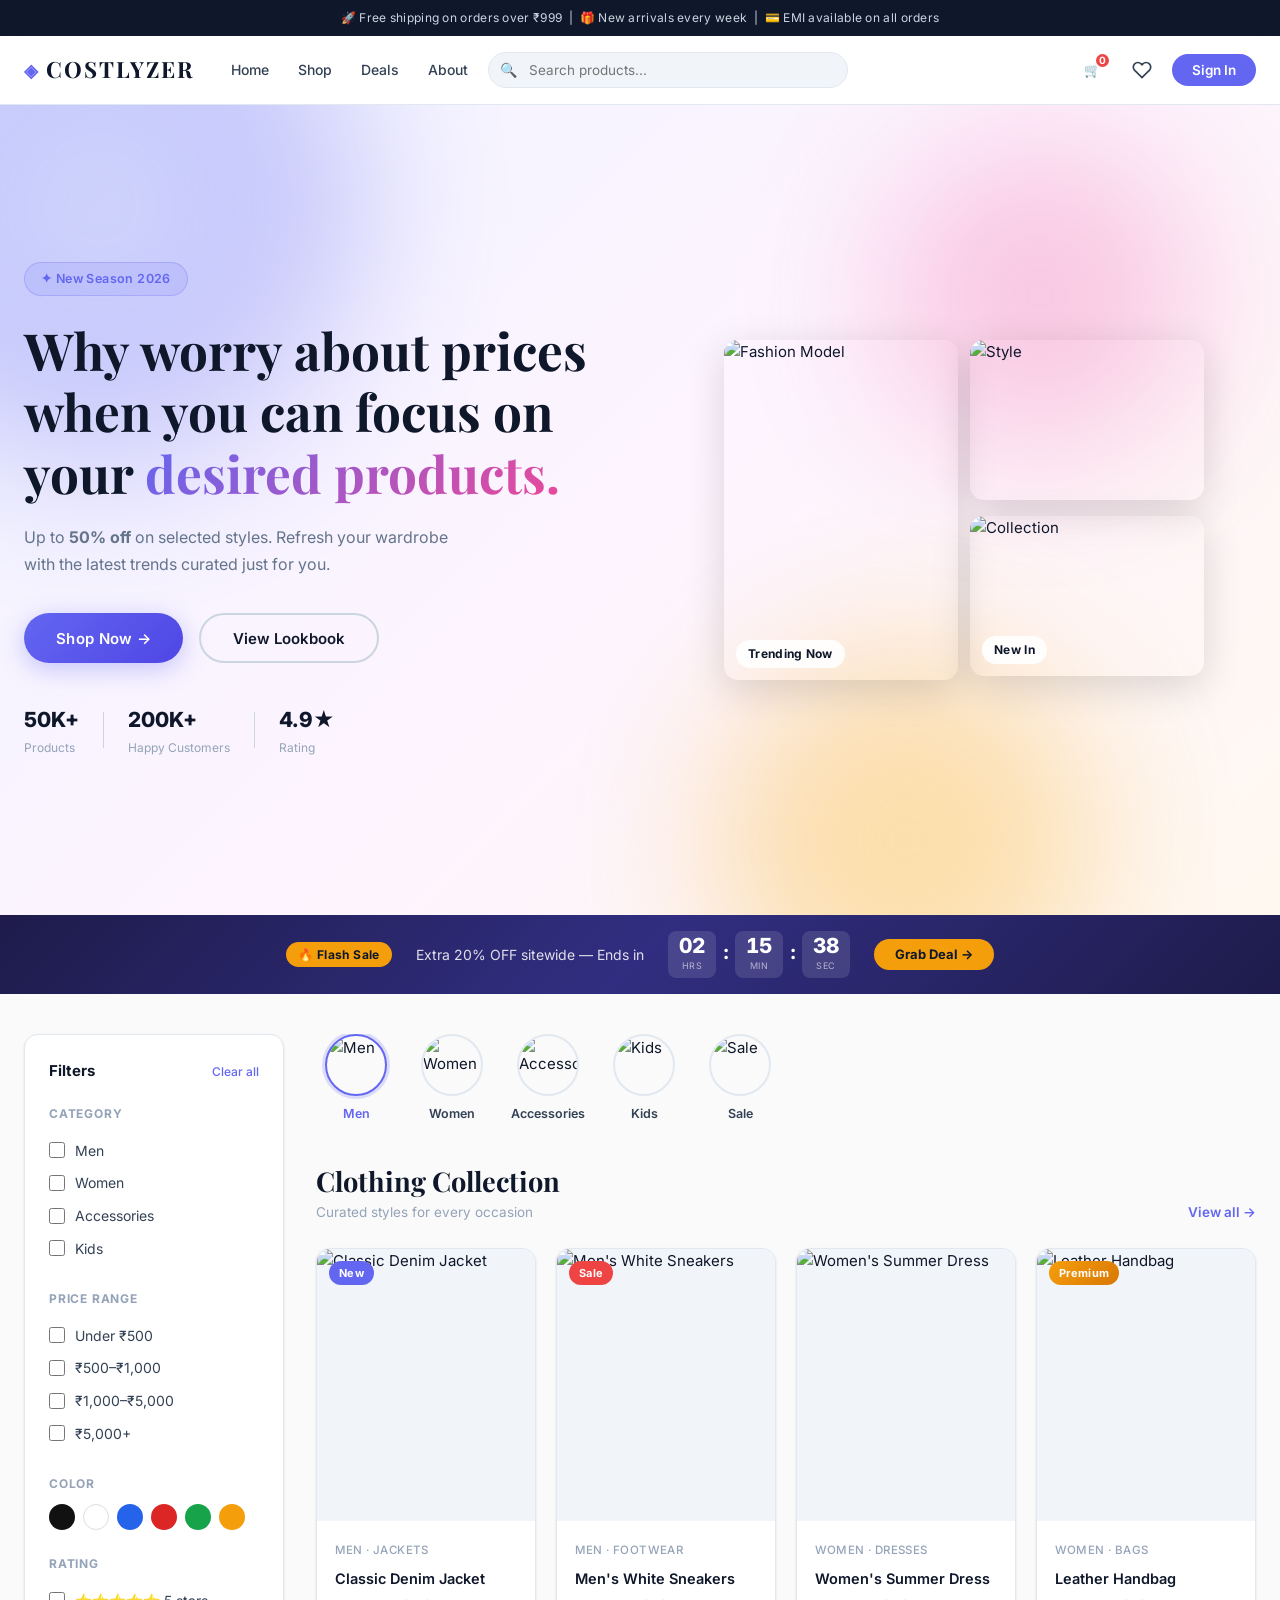
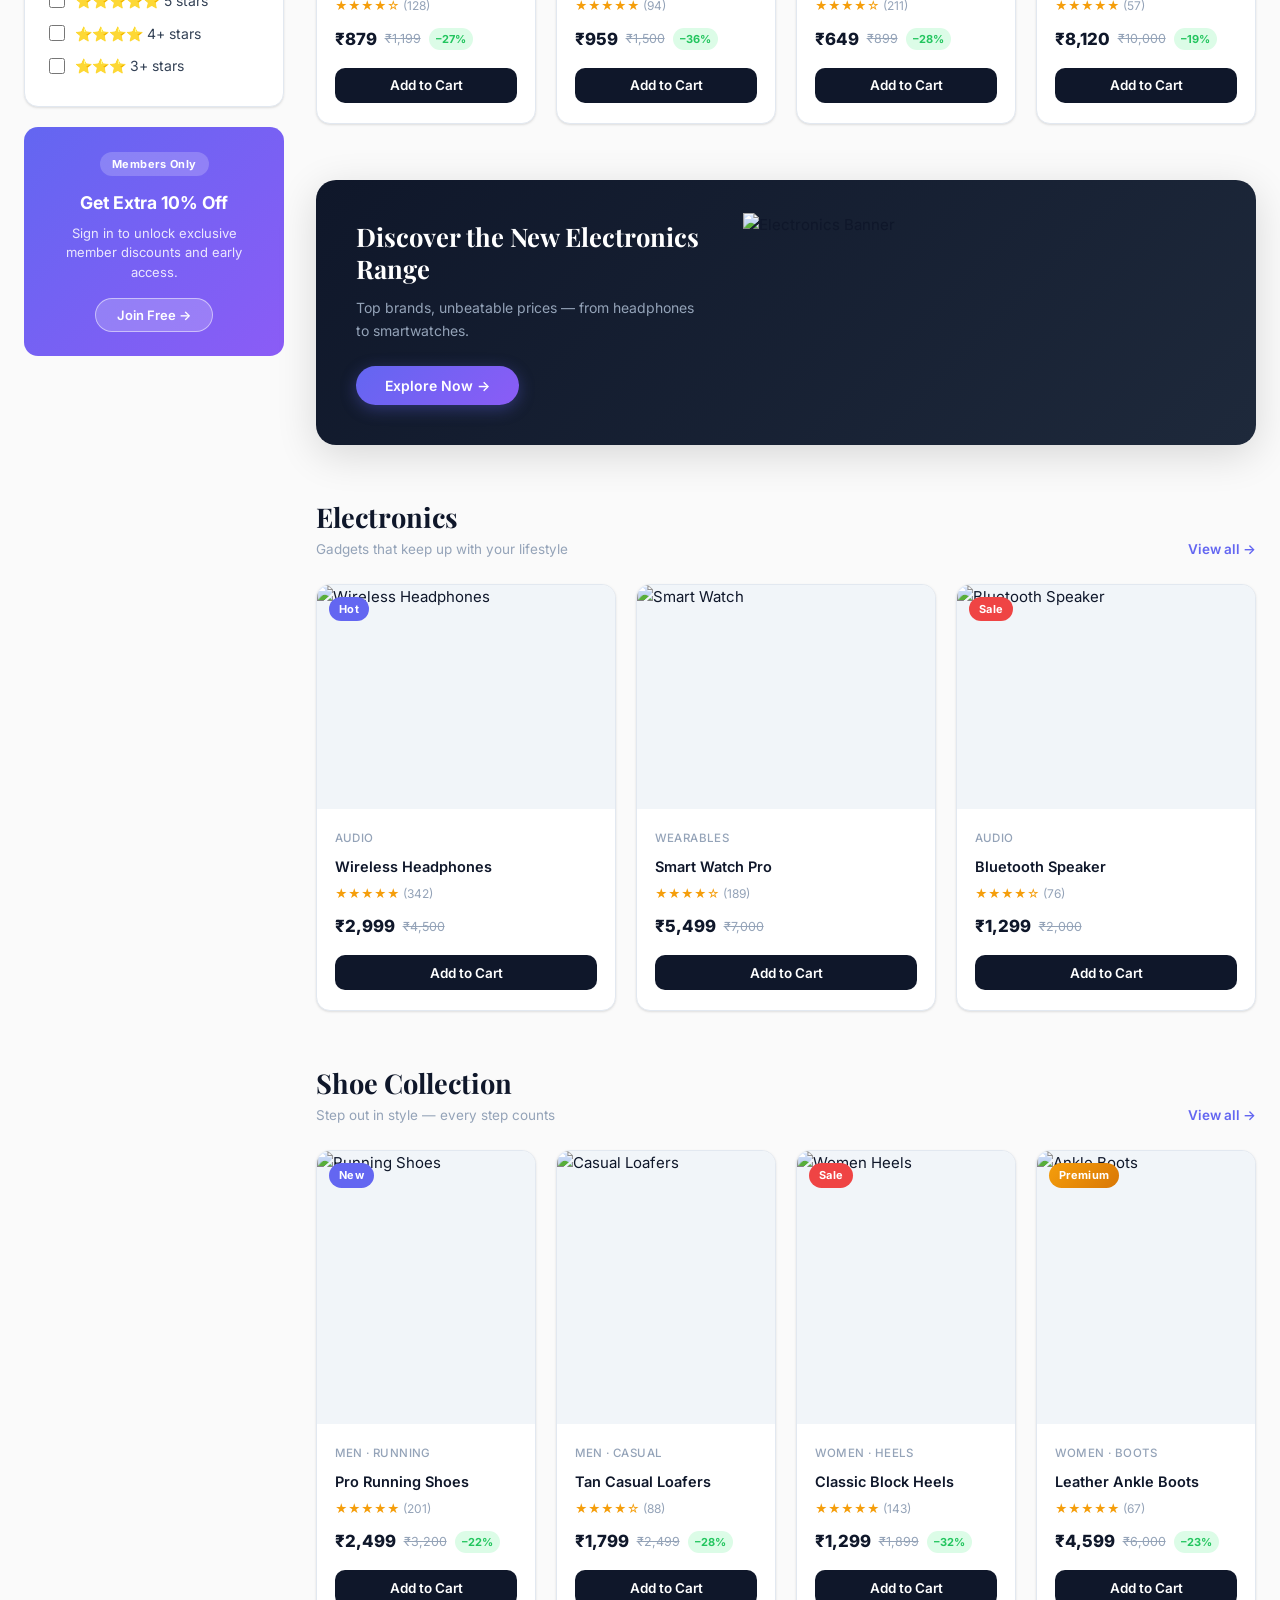
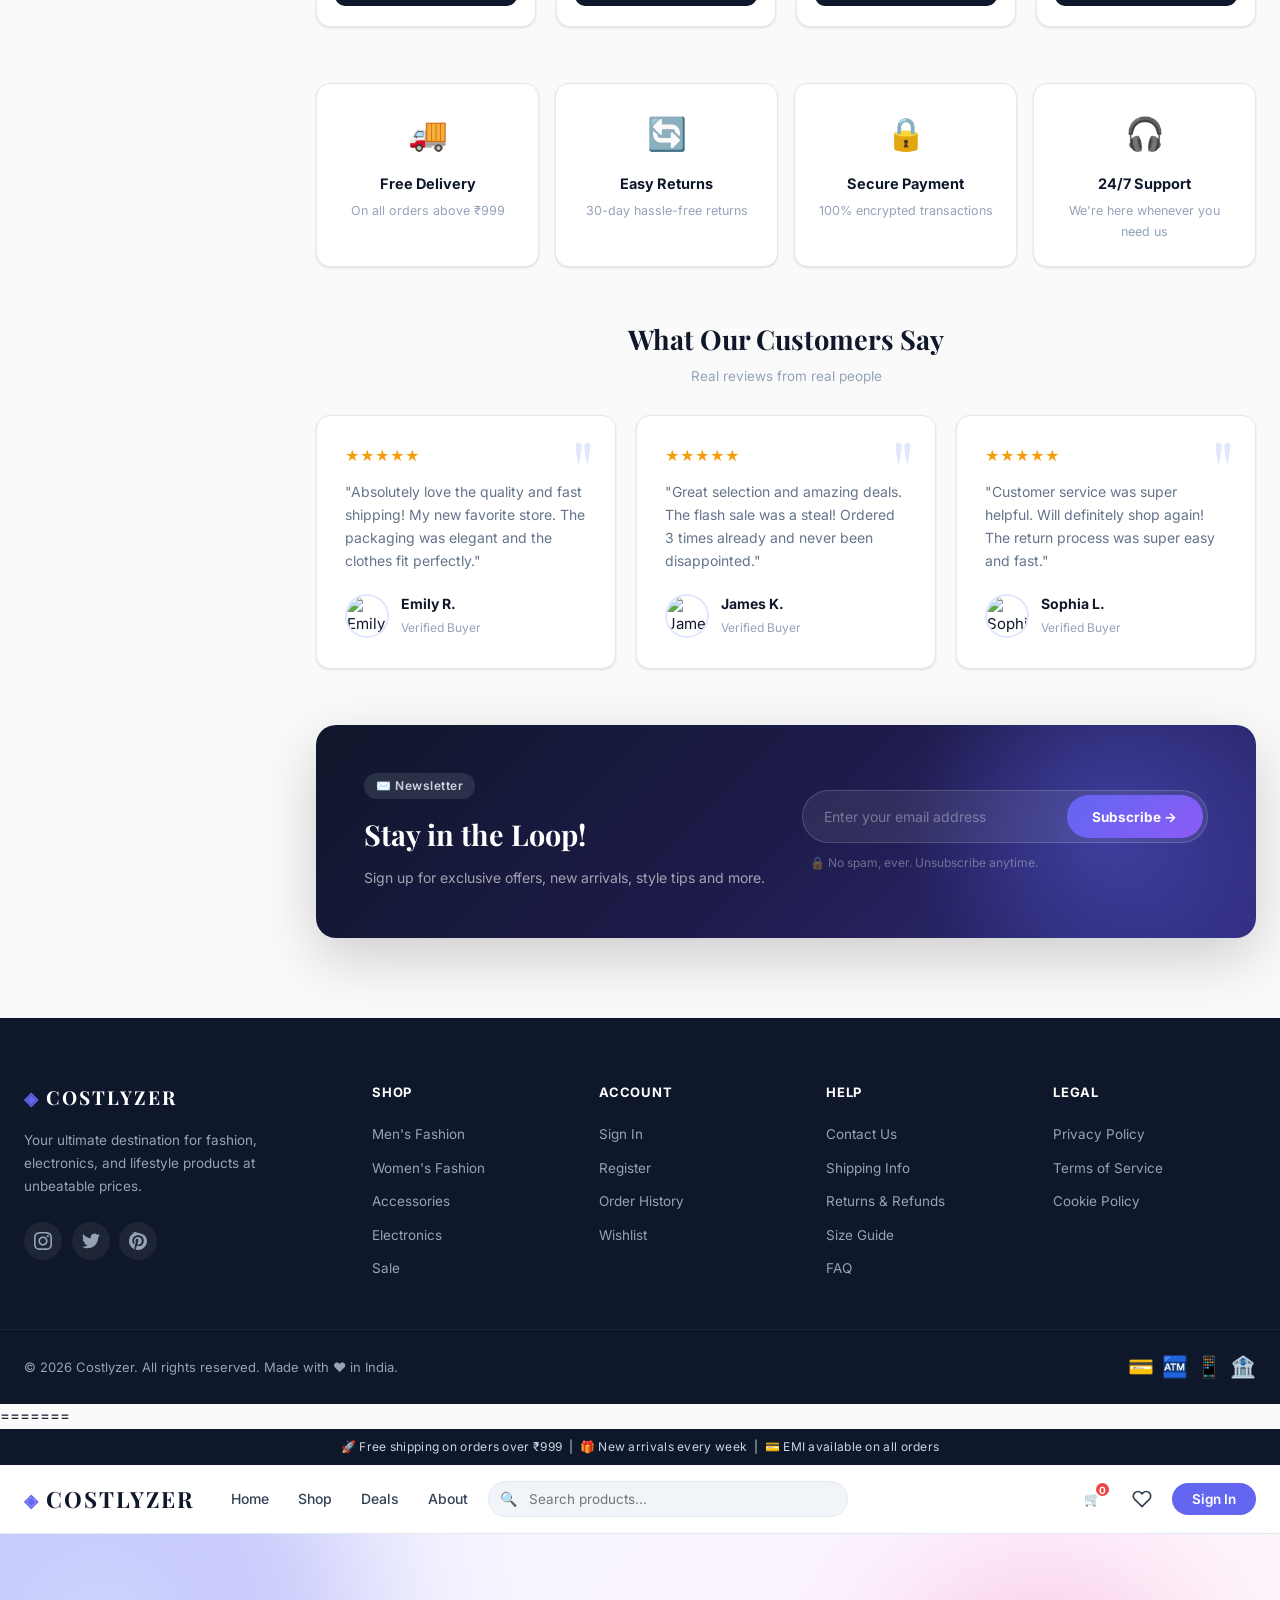
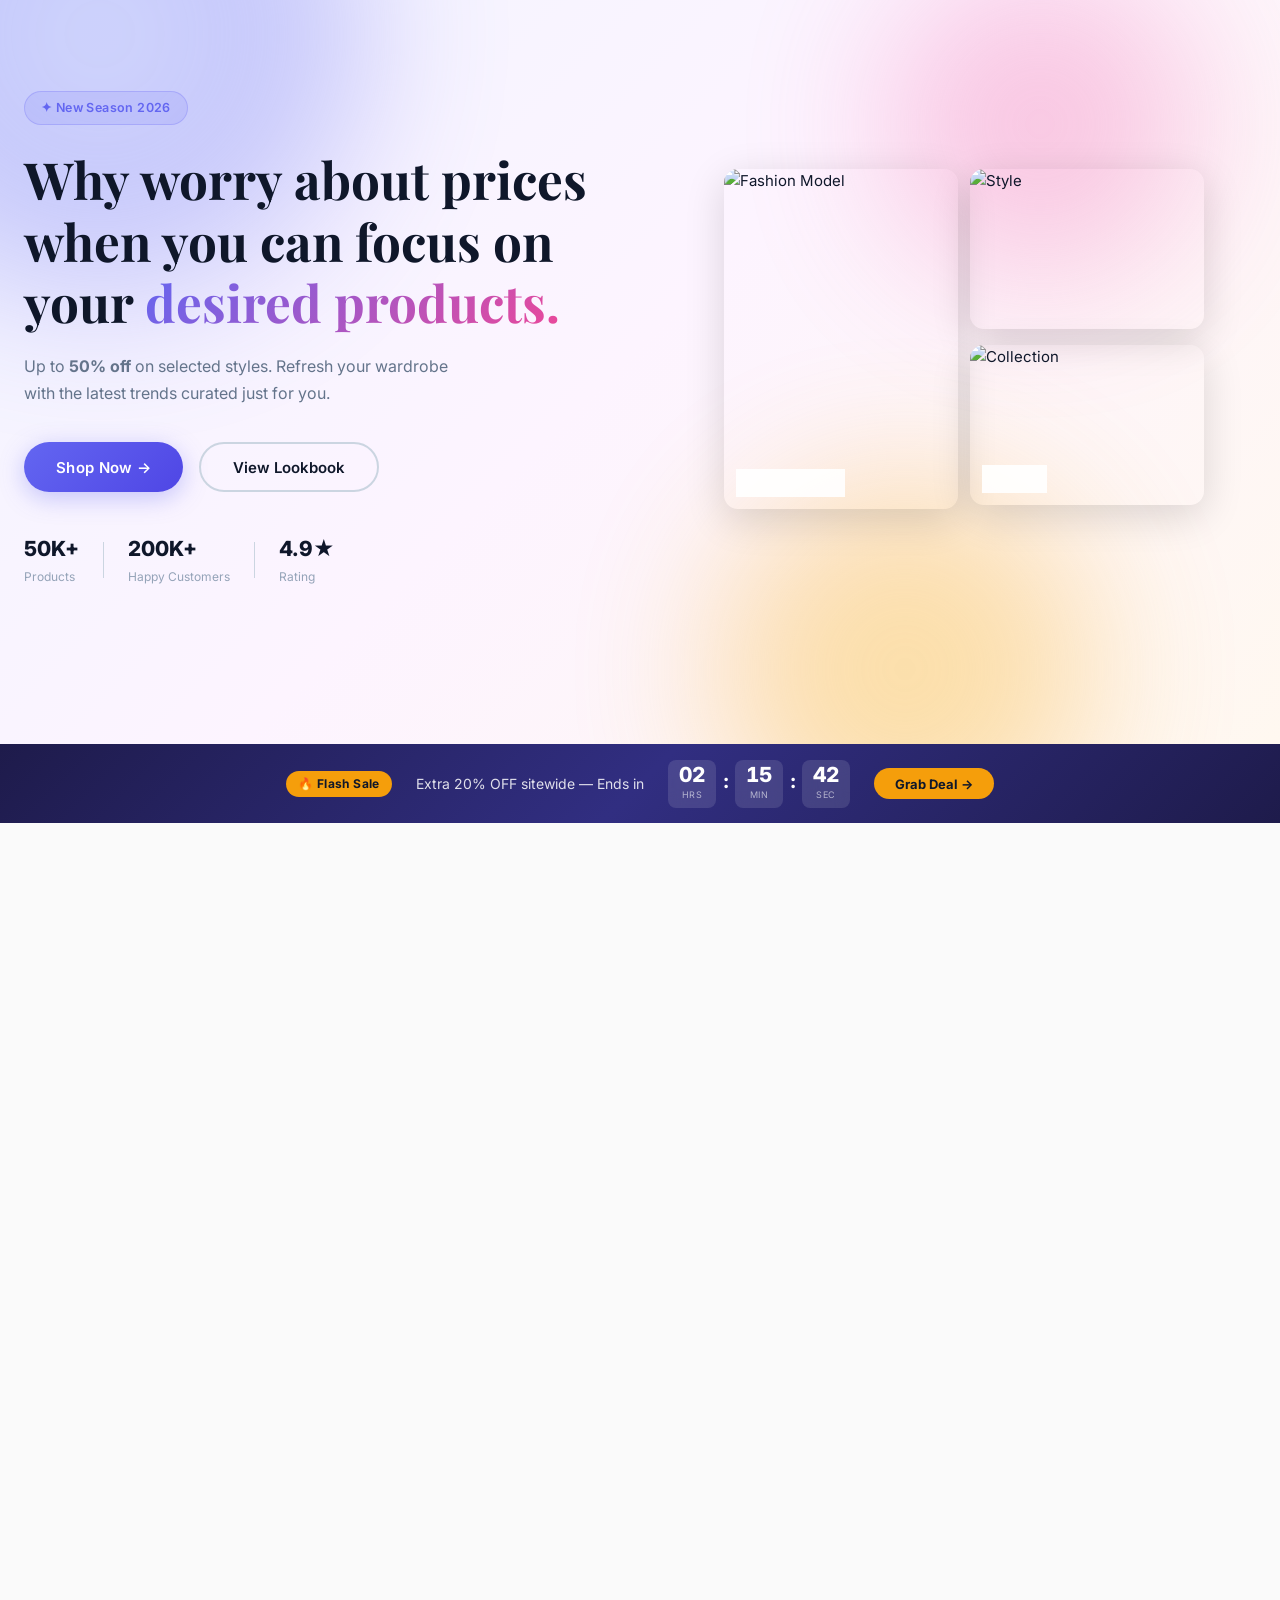
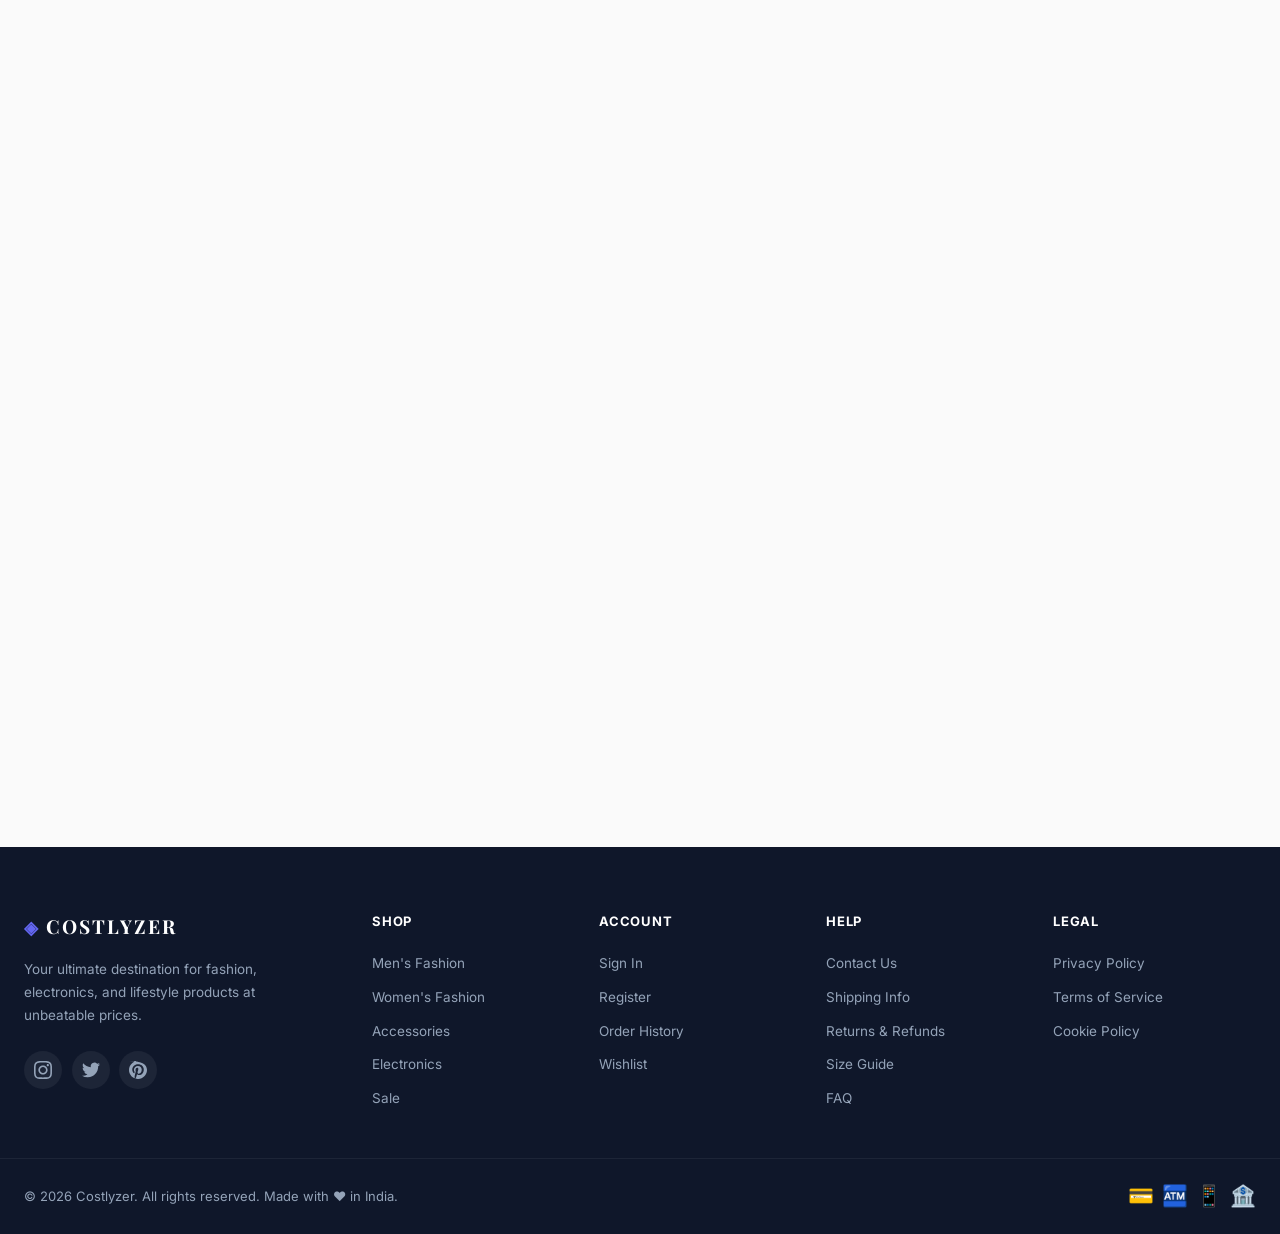
==== commit a2af240f: "Add files via upload" ====
--- a/index.html
+++ b/index.html
@@ -1,6 +1,6 @@
-<<<<<<< HEAD
 <!doctype html>
 <html lang="en">
+
 
 <head>
   <meta charset="utf-8" />
@@ -240,7 +240,7 @@
               </div>
               <button class="btn-add-cart" data-name="Classic Denim Jacket" data-price="879"
                 data-img="https://i.pinimg.com/736x/dc/7c/9d/dc7c9d7ba05968aebb1515215b6c7b1e.jpg"
-                data-desc="Stylish denim jacket for all seasons">
+                data-desc="Premium classic denim jacket for men with stylish fit.">
                 Add to Cart
               </button>
             </div>
@@ -265,9 +265,9 @@
                 <span class="price-original">₹1,500</span>
                 <span class="discount-badge">–36%</span>
               </div>
-              <button class="btn-add-cart" data-name="Men's White Sneakers" data-price="959"
+              <button class="btn-add-cart" data-name="Classic Denim Jacket" data-price="879"
                 data-img="https://i.pinimg.com/1200x/9b/07/fd/9b07fd15394d1fd5a9d0c476c3f187c8.jpg"
-                data-desc="Men's Sneaker Comfortable and Stylish">
+                data-desc="Classic sneakers for men with stylish fit.">
                 Add to Cart
               </button>
             </div>
@@ -300,7 +300,7 @@
           </article>
 
           <article class="product-card stagger-4">
-            <div class="product-img-wrap">
+           <div class="product-img-wrap">
               <img src="https://i.pinimg.com/736x/36/c8/1f/36c81f2b4be4cc82748cabb708ad227b.jpg" alt="Leather Handbag">
               <div class="product-overlay">
                 <button class="quick-view">Quick View</button>
@@ -725,7 +725,7 @@
         <strong>Total:</strong>
         <span id="cartTotal">₹0</span>
       </div>
-      <button class="checkout-btn">Checkout</button>
+      <button id="checkoutBtn"  class="checkout-btn">Checkout</button>
     </div>
   </div>
 
@@ -745,752 +745,750 @@
 <script src="script.js"></script>
 
 
-=======
-<!doctype html>
-<html lang="en">
-
-<head>
-  <meta charset="utf-8" />
-  <meta name="viewport" content="width=device-width,initial-scale=1" />
-  <title>Costlyzer — Shop Smarter</title>
-
-  <link
-    href="https://fonts.googleapis.com/css2?family=Inter:wght@300;400;500;600;700;800&family=Playfair+Display:wght@400;600;700&display=swap"
-    rel="stylesheet">
-  <link rel="stylesheet" href="styles.css">
-</head>
-
-<body>
-
-  <!-- ══════════════════ TOP ANNOUNCEMENT BAR ══════════════════ -->
-  <div class="announcement-bar">
-    <span>🚀 Free shipping on orders over ₹999 &nbsp;|&nbsp; 🎁 New arrivals every week &nbsp;|&nbsp; 💳 EMI available
-      on all orders</span>
-  </div>
-
-  <!-- ══════════════════ HEADER ══════════════════ -->
-  <header class="header" id="mainHeader">
-    <div class="container header-inner">
-      <div class="brand">
-        <span class="brand-icon">◈</span>
-        COSTLYZER
-      </div>
-
-      <nav class="nav-links">
-        <a href="#">Home</a>
-        <a href="#">Shop</a>
-        <a href="#">Deals</a>
-        <a href="#">About</a>
-      </nav>
-
-      <div class="search-wrap">
-        <span class="search-icon">🔍</span>
-        <input class="search" placeholder="Search products..." aria-label="Search">
-      </div>
-
-      <div class="header-actions">
-        <button class="icon-btn" id="cartBtn" title="Cart">
-          🛒
-          <span class="badge" id="cartCount">0</span>
-        </button>
-
-        <button class="icon-btn" title="Wishlist">
-          <svg width="20" height="20" fill="none" stroke="currentColor" stroke-width="2" viewBox="0 0 24 24">
-            <path
-              d="M20.84 4.61a5.5 5.5 0 0 0-7.78 0L12 5.67l-1.06-1.06a5.5 5.5 0 0 0-7.78 7.78l1.06 1.06L12 21.23l7.78-7.78 1.06-1.06a5.5 5.5 0 0 0 0-7.78z" />
-          </svg>
-        </button>
-
-        <button class="btn-primary">Sign In</button>
-      </div>
-      <button class="hamburger" id="hamburger" aria-label="Menu">
-        <span></span><span></span><span></span>
-      </button>
-    </div>
-  </header>
-
-  <!-- ══════════════════ HERO ══════════════════ -->
-  <section class="hero">
-    <div class="hero-bg-shapes">
-      <div class="shape shape-1"></div>
-      <div class="shape shape-2"></div>
-      <div class="shape shape-3"></div>
-    </div>
-
-    <div class="container hero-inner">
-      <div class="hero-left reveal-left">
-        <div class="hero-badge">✦ New Season 2026</div>
-        <h1 class="hero-title">
-          Why worry about prices when you can focus on your
-          <span class="gradient-text">desired products.</span>
-        </h1>
-        <p class="hero-lead">Up to <strong>50% off</strong> on selected styles. Refresh your wardrobe with the latest
-          trends curated just for you.</p>
-        <div class="hero-btns">
-          <button class="btn-hero-primary">Shop Now →</button>
-          <button class="btn-hero-outline">View Lookbook</button>
-        </div>
-        <div class="hero-stats">
-          <div class="stat"><strong>50K+</strong><span>Products</span></div>
-          <div class="stat-divider"></div>
-          <div class="stat"><strong>200K+</strong><span>Happy Customers</span></div>
-          <div class="stat-divider"></div>
-          <div class="stat"><strong>4.9★</strong><span>Rating</span></div>
-        </div>
-      </div>
-
-      <div class="hero-right reveal-right">
-        <div class="hero-mosaic">
-          <div class="mosaic-card card-main">
-            <img src="https://i.pinimg.com/1200x/de/44/da/de44da06bc658bae2cd9b1b931cc1109.jpg" alt="Fashion Model">
-            <div class="mosaic-label">Trending Now</div>
-          </div>
-          <div class="mosaic-card card-sm card-sm-1">
-            <img src="https://i.pinimg.com/736x/68/fa/16/68fa163f419ea4dff33e914e02b8d2a3.jpg" alt="Style">
-          </div>
-          <div class="mosaic-card card-sm card-sm-2">
-            <img src="https://i.pinimg.com/1200x/ec/a0/04/eca004976e4bbe3826e4c8077d6852af.jpg" alt="Collection">
-            <div class="mosaic-label">New In</div>
-          </div>
-        </div>
-      </div>
-    </div>
-  </section>
-
-  <!-- ══════════════════ FLASH SALE BANNER ══════════════════ -->
-  <div class="flash-bar">
-    <div class="flash-inner">
-      <span class="flash-label">🔥 Flash Sale</span>
-      <span class="flash-text">Extra 20% OFF sitewide — Ends in</span>
-      <div class="flash-timer">
-        <div class="time-block"><span id="th">02</span><small>hrs</small></div>
-        <div class="time-sep">:</div>
-        <div class="time-block"><span id="tm">15</span><small>min</small></div>
-        <div class="time-sep">:</div>
-        <div class="time-block"><span id="ts">42</span><small>sec</small></div>
-      </div>
-      <button class="flash-cta">Grab Deal →</button>
-    </div>
-  </div>
-
-  <!-- ══════════════════ MAIN LAYOUT ══════════════════ -->
-  <main class="container layout">
-
-    <!-- ── Filters Sidebar ── -->
-    <aside class="filters reveal-left">
-      <div class="panel">
-        <div class="panel-header">
-          <h4>Filters</h4>
-          <button class="clear-btn">Clear all</button>
-        </div>
-
-        <div class="filter-group">
-          <label class="filter-title">Category</label>
-          <label class="filter-option"><input type="checkbox"> <span>Men</span></label>
-          <label class="filter-option"><input type="checkbox"> <span>Women</span></label>
-          <label class="filter-option"><input type="checkbox"> <span>Accessories</span></label>
-          <label class="filter-option"><input type="checkbox"> <span>Kids</span></label>
-        </div>
-
-        <div class="filter-group">
-          <label class="filter-title">Price Range</label>
-          <label class="filter-option"><input type="checkbox"> <span>Under ₹500</span></label>
-          <label class="filter-option"><input type="checkbox"> <span>₹500–₹1,000</span></label>
-          <label class="filter-option"><input type="checkbox"> <span>₹1,000–₹5,000</span></label>
-          <label class="filter-option"><input type="checkbox"> <span>₹5,000+</span></label>
-        </div>
-
-        <div class="filter-group">
-          <label class="filter-title">Color</label>
-          <div class="color-swatches">
-            <span class="swatch" style="background:#111" title="Black"></span>
-            <span class="swatch" style="background:#fff;border:1.5px solid #ddd" title="White"></span>
-            <span class="swatch" style="background:#2563eb" title="Blue"></span>
-            <span class="swatch" style="background:#dc2626" title="Red"></span>
-            <span class="swatch" style="background:#16a34a" title="Green"></span>
-            <span class="swatch" style="background:#f59e0b" title="Yellow"></span>
-          </div>
-        </div>
-
-        <div class="filter-group">
-          <label class="filter-title">Rating</label>
-          <label class="filter-option"><input type="checkbox"> <span>⭐⭐⭐⭐⭐ 5 stars</span></label>
-          <label class="filter-option"><input type="checkbox"> <span>⭐⭐⭐⭐ 4+ stars</span></label>
-          <label class="filter-option"><input type="checkbox"> <span>⭐⭐⭐ 3+ stars</span></label>
-        </div>
-      </div>
-
-      <!-- Promo box -->
-      <div class="promo-box">
-        <div class="promo-tag">Members Only</div>
-        <h5>Get Extra 10% Off</h5>
-        <p>Sign in to unlock exclusive member discounts and early access.</p>
-        <button class="btn-promo">Join Free →</button>
-      </div>
-    </aside>
-
-    <!-- ── Content Column ── -->
-    <section class="content">
-
-      <!-- Category Chips -->
-      <div class="chips reveal-up">
-        <div class="chip active">
-          <img src="https://picsum.photos/seed/men2/80/80" alt="Men">
-          <strong>Men</strong>
-        </div>
-        <div class="chip">
-          <img src="https://picsum.photos/seed/woman2/80/80" alt="Women">
-          <strong>Women</strong>
-        </div>
-        <div class="chip">
-          <img src="https://picsum.photos/seed/acc2/80/80" alt="Accessories">
-          <strong>Accessories</strong>
-        </div>
-        <div class="chip">
-          <img src="https://picsum.photos/seed/kids2/80/80" alt="Kids">
-          <strong>Kids</strong>
-        </div>
-        <div class="chip">
-          <img src="https://picsum.photos/seed/sale2/80/80" alt="Sale">
-          <strong>Sale</strong>
-        </div>
-      </div>
-
-      <!-- ── Section: Clothing ── -->
-      <section class="product-section reveal-up" id="products">
-        <div class="section-header">
-          <div>
-            <h2 class="section-title">Clothing Collection</h2>
-            <p class="section-sub">Curated styles for every occasion</p>
-          </div>
-          <a href="#" class="view-all">View all →</a>
-        </div>
-        <div class="grid">
-          <article class="product-card stagger-1">
-            <div class="product-img-wrap">
-              <img src="https://i.pinimg.com/736x/dc/7c/9d/dc7c9d7ba05968aebb1515215b6c7b1e.jpg"
-                alt="Classic Denim Jacket">
-              <div class="product-overlay">
-                <button class="quick-view">Quick View</button>
-              </div>
-              <span class="badge-tag">New</span>
-              <button class="wish-btn">♡</button>
-            </div>
-            <div class="product-info">
-              <span class="product-cat">Men · Jackets</span>
-              <h3>Classic Denim Jacket</h3>
-              <div class="stars">★★★★☆ <span>(128)</span></div>
-              <div class="price-row">
-                <span class="price">₹879</span>
-                <span class="price-original">₹1,199</span>
-                <span class="discount-badge">–27%</span>
-              </div>
-              <button class="btn-add-cart" data-name="Classic Denim Jacket" data-price="879"
-                data-img="https://i.pinimg.com/736x/dc/7c/9d/dc7c9d7ba05968aebb1515215b6c7b1e.jpg"
-                data-desc="Stylish denim jacket for all seasons">
-                Add to Cart
-              </button>
-            </div>
-          </article>
-
-          <article class="product-card stagger-2">
-            <div class="product-img-wrap">
-              <img src="https://i.pinimg.com/1200x/9b/07/fd/9b07fd15394d1fd5a9d0c476c3f187c8.jpg"
-                alt="Men's White Sneakers">
-              <div class="product-overlay">
-                <button class="quick-view">Quick View</button>
-              </div>
-              <span class="badge-tag sale-tag">Sale</span>
-              <button class="wish-btn">♡</button>
-            </div>
-            <div class="product-info">
-              <span class="product-cat">Men · Footwear</span>
-              <h3>Men's White Sneakers</h3>
-              <div class="stars">★★★★★ <span>(94)</span></div>
-              <div class="price-row">
-                <span class="price">₹959</span>
-                <span class="price-original">₹1,500</span>
-                <span class="discount-badge">–36%</span>
-              </div>
-              <button class="btn-add-cart" data-name="Men's White Sneakers" data-price="959"
-                data-img="https://i.pinimg.com/1200x/9b/07/fd/9b07fd15394d1fd5a9d0c476c3f187c8.jpg"
-                data-desc="Men's Sneaker Comfortable and Stylish">
-                Add to Cart
-              </button>
-            </div>
-          </article>
-
-          <article class="product-card stagger-3">
-            <div class="product-img-wrap">
-              <img src="https://i.pinimg.com/736x/65/24/80/6524806f7d31d531f685705a2061e4d3.jpg"
-                alt="Women's Summer Dress">
-              <div class="product-overlay">
-                <button class="quick-view">Quick View</button>
-              </div>
-              <button class="wish-btn">♡</button>
-            </div>
-            <div class="product-info">
-              <span class="product-cat">Women · Dresses</span>
-              <h3>Women's Summer Dress</h3>
-              <div class="stars">★★★★☆ <span>(211)</span></div>
-              <div class="price-row">
-                <span class="price">₹649</span>
-                <span class="price-original">₹899</span>
-                <span class="discount-badge">–28%</span>
-              </div>
-              <button class="btn-add-cart" data-name="Women's Summer Dress" data-price="899"
-                data-img="https://i.pinimg.com/736x/65/24/80/6524806f7d31d531f685705a2061e4d3.jpg"
-                data-desc="Beautiful floral dress for summers">
-                Add to Cart
-              </button>
-            </div>
-          </article>
-
-          <article class="product-card stagger-4">
-            <div class="product-img-wrap">
-              <img src="https://i.pinimg.com/736x/36/c8/1f/36c81f2b4be4cc82748cabb708ad227b.jpg" alt="Leather Handbag">
-              <div class="product-overlay">
-                <button class="quick-view">Quick View</button>
-              </div>
-              <span class="badge-tag premium-tag">Premium</span>
-              <button class="wish-btn">♡</button>
-            </div>
-            <div class="product-info">
-              <span class="product-cat">Women · Bags</span>
-              <h3>Leather Handbag</h3>
-              <div class="stars">★★★★★ <span>(57)</span></div>
-              <div class="price-row">
-                <span class="price">₹8,120</span>
-                <span class="price-original">₹10,000</span>
-                <span class="discount-badge">–19%</span>
-              </div>
-              <button class="btn-add-cart" data-name="Leather Handbag" data-price="8120"
-                data-img="https://i.pinimg.com/736x/36/c8/1f/36c81f2b4be4cc82748cabb708ad227b.jpg"
-                data-desc="Authentic Leather Bag">
-                Add to Cart
-              </button>
-            </div>
-          </article>
-        </div>
-      </section>
-
-      <!-- ── Feature Banner ── -->
-      <div class="feature-banner reveal-up">
-        <div class="feature-banner-text">
-          <h3>Discover the New Electronics Range</h3>
-          <p>Top brands, unbeatable prices — from headphones to smartwatches.</p>
-          <button class="btn-banner">Explore Now →</button>
-        </div>
-        <div class="feature-banner-img">
-          <img src="https://picsum.photos/id/1/600/300" alt="Electronics Banner">
-        </div>
-      </div>
-
-      <!-- ── Section: Electronics ── -->
-      <section class="product-section reveal-up" id="products">
-        <div class="section-header">
-          <div>
-            <h2 class="section-title">Electronics</h2>
-            <p class="section-sub">Gadgets that keep up with your lifestyle</p>
-          </div>
-          <a href="#" class="view-all">View all →</a>
-        </div>
-        <div class="grid grid-3">
-          <article class="product-card mini stagger-1">
-            <div class="product-img-wrap">
-              <img src="https://i.pinimg.com/1200x/51/2d/58/512d584edb28f2c13a87744cd4bd58c0.jpg"
-                alt="Wireless Headphones">
-              <div class="product-overlay"><button class="quick-view">Quick View</button></div>
-              <span class="badge-tag">Hot</span>
-              <button class="wish-btn">♡</button>
-            </div>
-            <div class="product-info">
-              <span class="product-cat">Audio</span>
-              <h3>Wireless Headphones</h3>
-              <div class="stars">★★★★★ <span>(342)</span></div>
-              <div class="price-row">
-                <span class="price">₹2,999</span>
-                <span class="price-original">₹4,500</span>
-              </div>
-              <button class="btn-add-cart" data-name="Wireless Headphones" data-price="2999"
-                data-img="https://i.pinimg.com/1200x/51/2d/58/512d584edb28f2c13a87744cd4bd58c0.jpg"
-                data-desc="Dolby Sound Headphones">
-                Add to Cart
-              </button>
-            </div>
-          </article>
-
-          <article class="product-card mini stagger-2">
-            <div class="product-img-wrap">
-              <img src="https://i.pinimg.com/736x/2d/c0/9d/2dc09d8599573d971ced60ebef6e59d0.jpg" alt="Smart Watch">
-              <div class="product-overlay"><button class="quick-view">Quick View</button></div>
-              <button class="wish-btn">♡</button>
-            </div>
-            <div class="product-info">
-              <span class="product-cat">Wearables</span>
-              <h3>Smart Watch Pro</h3>
-              <div class="stars">★★★★☆ <span>(189)</span></div>
-              <div class="price-row">
-                <span class="price">₹5,499</span>
-                <span class="price-original">₹7,000</span>
-              </div>
-              <button class="btn-add-cart" data-name="Smart Watch Pro" data-price="5499"
-                data-img="https://i.pinimg.com/736x/2d/c0/9d/2dc09d8599573d971ced60ebef6e59d0.jpg"
-                data-desc="Smartwatch with latest features">
-                Add to Cart
-              </button>
-            </div>
-          </article>
-
-          <article class="product-card mini stagger-3">
-            <div class="product-img-wrap">
-              <img src="https://i.pinimg.com/1200x/3b/65/04/3b65042b9ca350c1128bde0ebb3a1b11.jpg"
-                alt="Bluetooth Speaker">
-              <div class="product-overlay"><button class="quick-view">Quick View</button></div>
-              <span class="badge-tag sale-tag">Sale</span>
-              <button class="wish-btn">♡</button>
-            </div>
-            <div class="product-info">
-              <span class="product-cat">Audio</span>
-              <h3>Bluetooth Speaker</h3>
-              <div class="stars">★★★★☆ <span>(76)</span></div>
-              <div class="price-row">
-                <span class="price">₹1,299</span>
-                <span class="price-original">₹2,000</span>
-              </div>
-              <button class="btn-add-cart" data-name="Bluetooth Speaker" data-price="1299"
-                data-img="https://i.pinimg.com/1200x/3b/65/04/3b65042b9ca350c1128bde0ebb3a1b11.jpg"
-                data-desc="Better performance">
-                Add to Cart
-              </button>
-            </div>
-          </article>
-        </div>
-      </section>
-
-      <!-- ── Section: Shoes ── -->
-      <section class="product-section reveal-up" id="products">
-        <div class="section-header">
-          <div>
-            <h2 class="section-title">Shoe Collection</h2>
-            <p class="section-sub">Step out in style — every step counts</p>
-          </div>
-          <a href="#" class="view-all">View all →</a>
-        </div>
-        <div class="grid">
-          <article class="product-card stagger-1">
-            <div class="product-img-wrap">
-              <img src="https://i.pinimg.com/1200x/25/ac/55/25ac5568a407827e7775e330df14d71c.jpg" alt="Running Shoes">
-              <div class="product-overlay"><button class="quick-view">Quick View</button></div>
-              <span class="badge-tag">New</span>
-              <button class="wish-btn">♡</button>
-            </div>
-            <div class="product-info">
-              <span class="product-cat">Men · Running</span>
-              <h3>Pro Running Shoes</h3>
-              <div class="stars">★★★★★ <span>(201)</span></div>
-              <div class="price-row">
-                <span class="price">₹2,499</span>
-                <span class="price-original">₹3,200</span>
-                <span class="discount-badge">–22%</span>
-              </div>
-              <button class="btn-add-cart" data-name="Running Shoes" data-price="2499"
-                data-img="https://i.pinimg.com/1200x/25/ac/55/25ac5568a407827e7775e330df14d71c.jpg"
-                data-desc="Running men shoes comfortable for daily use">
-                Add to Cart
-              </button>
-
-            </div>
-          </article>
-
-          <article class="product-card stagger-2">
-            <div class="product-img-wrap">
-              <img src="https://i.pinimg.com/1200x/25/ac/55/25ac5568a407827e7775e330df14d71c.jpg" alt="Casual Loafers">
-              <div class="product-overlay"><button class="quick-view">Quick View</button></div>
-              <button class="wish-btn">♡</button>
-            </div>
-            <div class="product-info">
-              <span class="product-cat">Men · Casual</span>
-              <h3>Tan Casual Loafers</h3>
-              <div class="stars">★★★★☆ <span>(88)</span></div>
-              <div class="price-row">
-                <span class="price">₹1,799</span>
-                <span class="price-original">₹2,499</span>
-                <span class="discount-badge">–28%</span>
-              </div>
-              <button class="btn-add-cart" data-name="Tan Casual Loafers" data-price="1799"
-                data-img="https://i.pinimg.com/1200x/25/ac/55/25ac5568a407827e7775e330df14d71c.jpg"
-                data-desc="Casual Loafers">
-                Add to Cart
-              </button>
-            </div>
-          </article>
-
-          <article class="product-card stagger-3">
-            <div class="product-img-wrap">
-              <img src="https://i.pinimg.com/736x/a0/43/e7/a043e7845685f47f4f4075ffb6789d28.jpg" alt="Women Heels">
-              <div class="product-overlay"><button class="quick-view">Quick View</button></div>
-              <span class="badge-tag sale-tag">Sale</span>
-              <button class="wish-btn">♡</button>
-            </div>
-            <div class="product-info">
-              <span class="product-cat">Women · Heels</span>
-              <h3>Classic Block Heels</h3>
-              <div class="stars">★★★★★ <span>(143)</span></div>
-              <div class="price-row">
-                <span class="price">₹1,299</span>
-                <span class="price-original">₹1,899</span>
-                <span class="discount-badge">–32%</span>
-              </div>
-              <button class="btn-add-cart" data-name="Classic Block Heels " data-price="1299"
-                data-img="https://i.pinimg.com/736x/a0/43/e7/a043e7845685f47f4f4075ffb6789d28.jpg"
-                data-desc="Classic heels perfectly designed for special occasions">Add to Cart</button>
-
-            </div>
-          </article>
-
-          <article class="product-card stagger-4">
-            <div class="product-img-wrap">
-              <img src="" alt="Ankle Boots">
-              <div class="product-overlay"><button class="quick-view">Quick View</button></div>
-              <span class="badge-tag premium-tag">Premium</span>
-              <button class="wish-btn">♡</button>
-            </div>
-            <div class="product-info">
-              <span class="product-cat">Women · Boots</span>
-              <h3>Leather Ankle Boots</h3>
-              <div class="stars">★★★★★ <span>(67)</span></div>
-              <div class="price-row">
-                <span class="price">₹4,599</span>
-                <span class="price-original">₹6,000</span>
-                <span class="discount-badge">–23%</span>
-              </div>
-              <button class="btn-add-cart" data-name="Leather Ankle Boots" data-price="4599">Add to Cart</button>
-
-            </div>
-          </article>
-        </div>
-      </section>
-
-
-
-      <!-- ── Why Choose Us ── -->
-      <div class="features-row reveal-up">
-        <div class="feature-item stagger-1">
-          <div class="feature-icon">🚚</div>
-          <h5>Free Delivery</h5>
-          <p>On all orders above ₹999</p>
-        </div>
-        <div class="feature-item stagger-2">
-          <div class="feature-icon">🔄</div>
-          <h5>Easy Returns</h5>
-          <p>30-day hassle-free returns</p>
-        </div>
-        <div class="feature-item stagger-3">
-          <div class="feature-icon">🔒</div>
-          <h5>Secure Payment</h5>
-          <p>100% encrypted transactions</p>
-        </div>
-        <div class="feature-item stagger-4">
-          <div class="feature-icon">🎧</div>
-          <h5>24/7 Support</h5>
-          <p>We're here whenever you need us</p>
-        </div>
-      </div>
-
-      <!-- ── Testimonials ── -->
-      <div class="testimonials-section reveal-up">
-        <div class="section-header centered">
-          <h2 class="section-title">What Our Customers Say</h2>
-          <p class="section-sub">Real reviews from real people</p>
-        </div>
-        <div class="testimonials-grid">
-          <div class="test-card stagger-1">
-            <div class="test-stars">★★★★★</div>
-            <p>"Absolutely love the quality and fast shipping! My new favorite store. The packaging was elegant and the
-              clothes fit perfectly."</p>
-            <div class="test-author">
-              <img src="https://picsum.photos/seed/emily/60/60" alt="Emily R.">
-              <div>
-                <strong>Emily R.</strong>
-                <span>Verified Buyer</span>
-              </div>
-            </div>
-          </div>
-
-          <div class="test-card stagger-2">
-            <div class="test-stars">★★★★★</div>
-            <p>"Great selection and amazing deals. The flash sale was a steal! Ordered 3 times already and never been
-              disappointed."</p>
-            <div class="test-author">
-              <img src="https://picsum.photos/seed/james/60/60" alt="James K.">
-              <div>
-                <strong>James K.</strong>
-                <span>Verified Buyer</span>
-              </div>
-            </div>
-          </div>
-
-          <div class="test-card stagger-3">
-            <div class="test-stars">★★★★★</div>
-            <p>"Customer service was super helpful. Will definitely shop again! The return process was super easy and
-              fast."</p>
-            <div class="test-author">
-              <img src="https://picsum.photos/seed/sophia/60/60" alt="Sophia L.">
-              <div>
-                <strong>Sophia L.</strong>
-                <span>Verified Buyer</span>
-              </div>
-            </div>
-          </div>
-        </div>
-      </div>
-
-      <!-- ── Newsletter ── -->
-      <div class="newsletter reveal-up">
-        <div class="newsletter-glow"></div>
-        <div class="newsletter-inner">
-          <div class="newsletter-text">
-            <span class="nl-tag">✉️ Newsletter</span>
-            <h3>Stay in the Loop!</h3>
-            <p>Sign up for exclusive offers, new arrivals, style tips and more.</p>
-          </div>
-          <form class="newsletter-form" onsubmit="handleSubscribe(event)">
-            <div class="nl-input-wrap">
-              <input placeholder="Enter your email address" type="email" required>
-              <button class="btn-subscribe" type="submit">Subscribe →</button>
-            </div>
-            <p class="nl-note">🔒 No spam, ever. Unsubscribe anytime.</p>
-          </form>
-        </div>
-      </div>
-
-    </section><!-- /content -->
-  </main>
-
-  <!-- ══════════════════ FOOTER ══════════════════ -->
-  <footer class="footer">
-    <div class="footer-top">
-      <div class="footer-brand">
-        <div class="brand">
-          <span class="brand-icon">◈</span> COSTLYZER
-        </div>
-        <p>Your ultimate destination for fashion, electronics, and lifestyle products at unbeatable prices.</p>
-        <div class="footer-socials">
-          <a class="social-btn" href="#" title="Instagram">
-            <svg width="18" height="18" fill="currentColor" viewBox="0 0 24 24">
-              <path
-                d="M12 2.163c3.204 0 3.584.012 4.85.07 3.252.148 4.771 1.691 4.919 4.919.058 1.265.069 1.645.069 4.849 0 3.205-.012 3.584-.069 4.849-.149 3.225-1.664 4.771-4.919 4.919-1.266.058-1.644.07-4.85.07-3.204 0-3.584-.012-4.849-.07-3.26-.149-4.771-1.699-4.919-4.92-.058-1.265-.07-1.644-.07-4.849 0-3.204.013-3.583.07-4.849.149-3.227 1.664-4.771 4.919-4.919 1.266-.057 1.645-.069 4.849-.069zm0-2.163c-3.259 0-3.667.014-4.947.072-4.358.2-6.78 2.618-6.98 6.98-.059 1.281-.073 1.689-.073 4.948 0 3.259.014 3.668.072 4.948.2 4.358 2.618 6.78 6.98 6.98 1.281.058 1.689.072 4.948.072 3.259 0 3.668-.014 4.948-.072 4.354-.2 6.782-2.618 6.979-6.98.059-1.28.073-1.689.073-4.948 0-3.259-.014-3.667-.072-4.947-.196-4.354-2.617-6.78-6.979-6.98-1.281-.059-1.69-.073-4.949-.073zm0 5.838c-3.403 0-6.162 2.759-6.162 6.162s2.759 6.163 6.162 6.163 6.162-2.759 6.162-6.163c0-3.403-2.759-6.162-6.162-6.162zm0 10.162c-2.209 0-4-1.79-4-4 0-2.209 1.791-4 4-4s4 1.791 4 4c0 2.21-1.791 4-4 4zm6.406-11.845c-.796 0-1.441.645-1.441 1.44s.645 1.44 1.441 1.44c.795 0 1.439-.645 1.439-1.44s-.644-1.44-1.439-1.44z" />
-            </svg>
-          </a>
-          <a class="social-btn" href="#" title="Twitter">
-            <svg width="18" height="18" fill="currentColor" viewBox="0 0 24 24">
-              <path
-                d="M23.953 4.57a10 10 0 01-2.825.775 4.958 4.958 0 002.163-2.723c-.951.555-2.005.959-3.127 1.184a4.92 4.92 0 00-8.384 4.482C7.69 8.095 4.067 6.13 1.64 3.162a4.822 4.822 0 00-.666 2.475c0 1.71.87 3.213 2.188 4.096a4.904 4.904 0 01-2.228-.616v.06a4.923 4.923 0 003.946 4.827 4.996 4.996 0 01-2.212.085 4.936 4.936 0 004.604 3.417 9.867 9.867 0 01-6.102 2.105c-.39 0-.779-.023-1.17-.067a13.995 13.995 0 007.557 2.209c9.053 0 13.998-7.496 13.998-13.985 0-.21 0-.42-.015-.63A9.935 9.935 0 0024 4.59z" />
-            </svg>
-          </a>
-          <a class="social-btn" href="#" title="Pinterest">
-            <svg width="18" height="18" fill="currentColor" viewBox="0 0 24 24">
-              <path
-                d="M12.017 0C5.396 0 .029 5.367.029 11.987c0 5.079 3.158 9.417 7.618 11.162-.105-.949-.2-2.405.042-3.441.218-.937 1.407-5.965 1.407-5.965s-.359-.719-.359-1.782c0-1.668.967-2.914 2.171-2.914 1.023 0 1.518.769 1.518 1.69 0 1.029-.655 2.568-.994 3.995-.283 1.194.599 2.169 1.777 2.169 2.133 0 3.772-2.249 3.772-5.495 0-2.873-2.064-4.882-5.012-4.882-3.414 0-5.418 2.561-5.418 5.207 0 1.031.397 2.138.893 2.738a.36.36 0 01.083.345l-.333 1.36c-.053.22-.174.267-.402.161-1.499-.698-2.436-2.889-2.436-4.649 0-3.785 2.75-7.262 7.929-7.262 4.163 0 7.398 2.967 7.398 6.931 0 4.136-2.607 7.464-6.227 7.464-1.216 0-2.359-.632-2.75-1.378l-.748 2.853c-.271 1.043-1.002 2.35-1.492 3.146C9.57 23.812 10.763 24.009 12.017 24.009c6.624 0 11.99-5.367 11.99-11.988C24.007 5.367 18.641.001.012.001z" />
-            </svg>
-          </a>
-        </div>
-      </div>
-
-      <div class="footer-links">
-        <div class="footer-col">
-          <h5>Shop</h5>
-          <ul>
-            <li><a href="#">Men's Fashion</a></li>
-            <li><a href="#">Women's Fashion</a></li>
-            <li><a href="#">Accessories</a></li>
-            <li><a href="#">Electronics</a></li>
-            <li><a href="#">Sale</a></li>
-          </ul>
-        </div>
-
-        <div class="footer-col">
-          <h5>Account</h5>
-          <ul>
-            <li><a href="#">Sign In</a></li>
-            <li><a href="#">Register</a></li>
-            <li><a href="#">Order History</a></li>
-            <li><a href="#">Wishlist</a></li>
-          </ul>
-        </div>
-
-        <div class="footer-col">
-          <h5>Help</h5>
-          <ul>
-            <li><a href="#">Contact Us</a></li>
-            <li><a href="#">Shipping Info</a></li>
-            <li><a href="#">Returns & Refunds</a></li>
-            <li><a href="#">Size Guide</a></li>
-            <li><a href="#">FAQ</a></li>
-          </ul>
-        </div>
-
-        <div class="footer-col">
-          <h5>Legal</h5>
-          <ul>
-            <li><a href="#">Privacy Policy</a></li>
-            <li><a href="#">Terms of Service</a></li>
-            <li><a href="#">Cookie Policy</a></li>
-          </ul>
-        </div>
-      </div>
-    </div>
-
-    <div class="footer-bottom">
-      <p>© 2026 Costlyzer. All rights reserved. Made with ♥ in India.</p>
-      <div class="payment-icons">
-        <span>💳</span><span>🏧</span><span>📱</span><span>🏦</span>
-      </div>
-    </div>
-  </footer>
-
-  <!-- Back to Top -->
-  <button class="back-to-top" id="backToTop" title="Back to top">↑</button>
-
-
-  <!-- 🛒 Cart Drawer -->
-  <div class="cart-overlay" id="cartOverlay"></div>
-
-  <div class="cart-drawer" id="cartDrawer">
-    <div class="cart-header">
-      <h3>Your Cart</h3>
-      <button id="closeCart">✕</button>
-    </div>
-
-    <div class="cart-items" id="cartItems">
-      <p class="empty">Your cart is empty</p>
-    </div>
-
-    <div class="cart-footer">
-      <div class="cart-total">
-        <strong>Total:</strong>
-        <span id="cartTotal">₹0</span>
-      </div>
-      <button class="checkout-btn" onclick="goToCheckout()">Checkout</button>
-    </div>
-  </div>
-
-  <div id="productModal" class="modal">
-    <div class="modal-content">
-      <span id="closeModal">✖</span>
-      <img id="modalImg" width="200">
-      <h3 id="modalName"></h3>
-      <p id="modalDesc"></p>
-      <p id="modalPrice"></p>
-    </div>
-  </div>
-
-
-</body>
-
-<script src="script.js"></script>
-
-
->>>>>>> 0e30ce3 (added some changes, make product and checkout page more detailed)
+=======
+<!doctype html>
+<html lang="en">
+
+<head>
+  <meta charset="utf-8" />
+  <meta name="viewport" content="width=device-width,initial-scale=1" />
+  <title>Costlyzer — Shop Smarter</title>
+
+  <link
+    href="https://fonts.googleapis.com/css2?family=Inter:wght@300;400;500;600;700;800&family=Playfair+Display:wght@400;600;700&display=swap"
+    rel="stylesheet">
+  <link rel="stylesheet" href="styles.css">
+</head>
+
+<body>
+
+  <!-- ══════════════════ TOP ANNOUNCEMENT BAR ══════════════════ -->
+  <div class="announcement-bar">
+    <span>🚀 Free shipping on orders over ₹999 &nbsp;|&nbsp; 🎁 New arrivals every week &nbsp;|&nbsp; 💳 EMI available
+      on all orders</span>
+  </div>
+
+  <!-- ══════════════════ HEADER ══════════════════ -->
+  <header class="header" id="mainHeader">
+    <div class="container header-inner">
+      <div class="brand">
+        <span class="brand-icon">◈</span>
+        COSTLYZER
+      </div>
+
+      <nav class="nav-links">
+        <a href="#">Home</a>
+        <a href="#">Shop</a>
+        <a href="#">Deals</a>
+        <a href="#">About</a>
+      </nav>
+
+      <div class="search-wrap">
+        <span class="search-icon">🔍</span>
+        <input  id="searchInput" class="search" placeholder="Search products..." aria-label="Search">
+      </div>
+
+      <div class="header-actions">
+        <button class="icon-btn" id="cartBtn" title="Cart">
+          🛒
+          <span class="badge" id="cartCount">0</span>
+        </button>
+
+        <button class="icon-btn" title="Wishlist">
+          <svg width="20" height="20" fill="none" stroke="currentColor" stroke-width="2" viewBox="0 0 24 24">
+            <path
+              d="M20.84 4.61a5.5 5.5 0 0 0-7.78 0L12 5.67l-1.06-1.06a5.5 5.5 0 0 0-7.78 7.78l1.06 1.06L12 21.23l7.78-7.78 1.06-1.06a5.5 5.5 0 0 0 0-7.78z" />
+          </svg>
+        </button>
+
+        <button class="btn-primary">Sign In</button>
+      </div>
+      <button class="hamburger" id="hamburger" aria-label="Menu">
+        <span></span><span></span><span></span>
+      </button>
+    </div>
+  </header>
+
+  <!-- ══════════════════ HERO ══════════════════ -->
+  <section class="hero">
+    <div class="hero-bg-shapes">
+      <div class="shape shape-1"></div>
+      <div class="shape shape-2"></div>
+      <div class="shape shape-3"></div>
+    </div>
+
+    <div class="container hero-inner">
+      <div class="hero-left reveal-left">
+        <div class="hero-badge">✦ New Season 2026</div>
+        <h1 class="hero-title">
+          Why worry about prices when you can focus on your
+          <span class="gradient-text">desired products.</span>
+        </h1>
+        <p class="hero-lead">Up to <strong>50% off</strong> on selected styles. Refresh your wardrobe with the latest
+          trends curated just for you.</p>
+        <div class="hero-btns">
+          <button class="btn-hero-primary">Shop Now →</button>
+          <button class="btn-hero-outline">View Lookbook</button>
+        </div>
+        <div class="hero-stats">
+          <div class="stat"><strong>50K+</strong><span>Products</span></div>
+          <div class="stat-divider"></div>
+          <div class="stat"><strong>200K+</strong><span>Happy Customers</span></div>
+          <div class="stat-divider"></div>
+          <div class="stat"><strong>4.9★</strong><span>Rating</span></div>
+        </div>
+      </div>
+
+      <div class="hero-right reveal-right">
+        <div class="hero-mosaic">
+          <div class="mosaic-card card-main">
+            <img src="https://i.pinimg.com/1200x/de/44/da/de44da06bc658bae2cd9b1b931cc1109.jpg" alt="Fashion Model">
+            <div class="mosaic-label">Trending Now</div>
+          </div>
+          <div class="mosaic-card card-sm card-sm-1">
+            <img src="https://i.pinimg.com/736x/68/fa/16/68fa163f419ea4dff33e914e02b8d2a3.jpg" alt="Style">
+          </div>
+          <div class="mosaic-card card-sm card-sm-2">
+            <img src="https://i.pinimg.com/1200x/ec/a0/04/eca004976e4bbe3826e4c8077d6852af.jpg" alt="Collection">
+            <div class="mosaic-label">New In</div>
+          </div>
+        </div>
+      </div>
+    </div>
+  </section>
+
+  <!-- ══════════════════ FLASH SALE BANNER ══════════════════ -->
+  <div class="flash-bar">
+    <div class="flash-inner">
+      <span class="flash-label">🔥 Flash Sale</span>
+      <span class="flash-text">Extra 20% OFF sitewide — Ends in</span>
+      <div class="flash-timer">
+        <div class="time-block"><span id="th">02</span><small>hrs</small></div>
+        <div class="time-sep">:</div>
+        <div class="time-block"><span id="tm">15</span><small>min</small></div>
+        <div class="time-sep">:</div>
+        <div class="time-block"><span id="ts">42</span><small>sec</small></div>
+      </div>
+      <button class="flash-cta">Grab Deal →</button>
+    </div>
+  </div>
+
+  <!-- ══════════════════ MAIN LAYOUT ══════════════════ -->
+  <main class="container layout">
+
+    <!-- ── Filters Sidebar ── -->
+    <aside class="filters reveal-left">
+      <div class="panel">
+        <div class="panel-header">
+          <h4>Filters</h4>
+          <button class="clear-btn">Clear all</button>
+        </div>
+
+        <div class="filter-group">
+          <label class="filter-title">Category</label>
+          <label class="filter-option"><input type="checkbox"> <span>Men</span></label>
+          <label class="filter-option"><input type="checkbox"> <span>Women</span></label>
+          <label class="filter-option"><input type="checkbox"> <span>Accessories</span></label>
+          <label class="filter-option"><input type="checkbox"> <span>Kids</span></label>
+        </div>
+
+        <div class="filter-group">
+          <label class="filter-title">Price Range</label>
+          <label class="filter-option"><input type="checkbox"> <span>Under ₹500</span></label>
+          <label class="filter-option"><input type="checkbox"> <span>₹500–₹1,000</span></label>
+          <label class="filter-option"><input type="checkbox"> <span>₹1,000–₹5,000</span></label>
+          <label class="filter-option"><input type="checkbox"> <span>₹5,000+</span></label>
+        </div>
+
+        <div class="filter-group">
+          <label class="filter-title">Color</label>
+          <div class="color-swatches">
+            <span class="swatch" style="background:#111" title="Black"></span>
+            <span class="swatch" style="background:#fff;border:1.5px solid #ddd" title="White"></span>
+            <span class="swatch" style="background:#2563eb" title="Blue"></span>
+            <span class="swatch" style="background:#dc2626" title="Red"></span>
+            <span class="swatch" style="background:#16a34a" title="Green"></span>
+            <span class="swatch" style="background:#f59e0b" title="Yellow"></span>
+          </div>
+        </div>
+
+        <div class="filter-group">
+          <label class="filter-title">Rating</label>
+          <label class="filter-option"><input type="checkbox"> <span>⭐⭐⭐⭐⭐ 5 stars</span></label>
+          <label class="filter-option"><input type="checkbox"> <span>⭐⭐⭐⭐ 4+ stars</span></label>
+          <label class="filter-option"><input type="checkbox"> <span>⭐⭐⭐ 3+ stars</span></label>
+        </div>
+      </div>
+
+      <!-- Promo box -->
+      <div class="promo-box">
+        <div class="promo-tag">Members Only</div>
+        <h5>Get Extra 10% Off</h5>
+        <p>Sign in to unlock exclusive member discounts and early access.</p>
+        <button class="btn-promo">Join Free →</button>
+      </div>
+    </aside>
+
+    <!-- ── Content Column ── -->
+    <section class="content">
+
+      <!-- Category Chips -->
+      <div class="chips reveal-up">
+        <div class="chip active">
+          <img src="https://picsum.photos/seed/men2/80/80" alt="Men">
+          <strong>Men</strong>
+        </div>
+        <div class="chip">
+          <img src="https://picsum.photos/seed/woman2/80/80" alt="Women">
+          <strong>Women</strong>
+        </div>
+        <div class="chip">
+          <img src="https://picsum.photos/seed/acc2/80/80" alt="Accessories">
+          <strong>Accessories</strong>
+        </div>
+        <div class="chip">
+          <img src="https://picsum.photos/seed/kids2/80/80" alt="Kids">
+          <strong>Kids</strong>
+        </div>
+        <div class="chip">
+          <img src="https://picsum.photos/seed/sale2/80/80" alt="Sale">
+          <strong>Sale</strong>
+        </div>
+      </div>
+
+      <!-- ── Section: Clothing ── -->
+      <section class="product-section reveal-up" id="products">
+        <div class="section-header">
+          <div>
+            <h2 class="section-title">Clothing Collection</h2>
+            <p class="section-sub">Curated styles for every occasion</p>
+          </div>
+          <a href="#" class="view-all">View all →</a>
+        </div>
+        <div class="grid">
+          <article class="product-card stagger-1">
+            <div class="product-img-wrap">
+              <img src="https://i.pinimg.com/736x/dc/7c/9d/dc7c9d7ba05968aebb1515215b6c7b1e.jpg"
+                alt="Classic Denim Jacket">
+              <div class="product-overlay">
+                <button class="quick-view">Quick View</button>
+              </div>
+              <span class="badge-tag">New</span>
+              <button class="wish-btn">♡</button>
+            </div>
+            <div class="product-info">
+              <span class="product-cat">Men · Jackets</span>
+              <h3>Classic Denim Jacket</h3>
+              <div class="stars">★★★★☆ <span>(128)</span></div>
+              <div class="price-row">
+                <span class="price">₹879</span>
+                <span class="price-original">₹1,199</span>
+                <span class="discount-badge">–27%</span>
+              </div>
+              <button class="btn-add-cart" data-name="Classic Denim Jacket" data-price="879"
+                data-img="https://i.pinimg.com/736x/dc/7c/9d/dc7c9d7ba05968aebb1515215b6c7b1e.jpg"
+                data-desc="Stylish denim jacket for all seasons">
+                Add to Cart
+              </button>
+            </div>
+          </article>
+
+          <article class="product-card stagger-2">
+            <div class="product-img-wrap">
+              <img src="https://i.pinimg.com/1200x/9b/07/fd/9b07fd15394d1fd5a9d0c476c3f187c8.jpg"
+                alt="Men's White Sneakers">
+              <div class="product-overlay">
+                <button class="quick-view">Quick View</button>
+              </div>
+              <span class="badge-tag sale-tag">Sale</span>
+              <button class="wish-btn">♡</button>
+            </div>
+            <div class="product-info">
+              <span class="product-cat">Men · Footwear</span>
+              <h3>Men's White Sneakers</h3>
+              <div class="stars">★★★★★ <span>(94)</span></div>
+              <div class="price-row">
+                <span class="price">₹959</span>
+                <span class="price-original">₹1,500</span>
+                <span class="discount-badge">–36%</span>
+              </div>
+              <button class="btn-add-cart" data-name="Men's White Sneakers" data-price="959"
+                data-img="https://i.pinimg.com/1200x/9b/07/fd/9b07fd15394d1fd5a9d0c476c3f187c8.jpg"
+                data-desc="Men's Sneaker Comfortable and Stylish">
+                Add to Cart
+              </button>
+            </div>
+          </article>
+
+          <article class="product-card stagger-3">
+            <div class="product-img-wrap">
+              <img src="https://i.pinimg.com/736x/65/24/80/6524806f7d31d531f685705a2061e4d3.jpg"
+                alt="Women's Summer Dress">
+              <div class="product-overlay">
+                <button class="quick-view">Quick View</button>
+              </div>
+              <button class="wish-btn">♡</button>
+            </div>
+            <div class="product-info">
+              <span class="product-cat">Women · Dresses</span>
+              <h3>Women's Summer Dress</h3>
+              <div class="stars">★★★★☆ <span>(211)</span></div>
+              <div class="price-row">
+                <span class="price">₹649</span>
+                <span class="price-original">₹899</span>
+                <span class="discount-badge">–28%</span>
+              </div>
+              <button class="btn-add-cart" data-name="Women's Summer Dress" data-price="899"
+                data-img="https://i.pinimg.com/736x/65/24/80/6524806f7d31d531f685705a2061e4d3.jpg"
+                data-desc="Beautiful floral dress for summers">
+                Add to Cart
+              </button>
+            </div>
+          </article>
+
+          <article class="product-card stagger-4">
+            <div class="product-img-wrap">
+              <img src="https://i.pinimg.com/736x/36/c8/1f/36c81f2b4be4cc82748cabb708ad227b.jpg" alt="Leather Handbag">
+              <div class="product-overlay">
+                <button class="quick-view">Quick View</button>
+              </div>
+              <span class="badge-tag premium-tag">Premium</span>
+              <button class="wish-btn">♡</button>
+            </div>
+            <div class="product-info">
+              <span class="product-cat">Women · Bags</span>
+              <h3>Leather Handbag</h3>
+              <div class="stars">★★★★★ <span>(57)</span></div>
+              <div class="price-row">
+                <span class="price">₹8,120</span>
+                <span class="price-original">₹10,000</span>
+                <span class="discount-badge">–19%</span>
+              </div>
+              <button class="btn-add-cart" data-name="Leather Handbag" data-price="8120"
+                data-img="https://i.pinimg.com/736x/36/c8/1f/36c81f2b4be4cc82748cabb708ad227b.jpg"
+                data-desc="Authentic Leather Bag">
+                Add to Cart
+              </button>
+            </div>
+          </article>
+        </div>
+      </section>
+
+      <!-- ── Feature Banner ── -->
+      <div class="feature-banner reveal-up">
+        <div class="feature-banner-text">
+          <h3>Discover the New Electronics Range</h3>
+          <p>Top brands, unbeatable prices — from headphones to smartwatches.</p>
+          <button class="btn-banner">Explore Now →</button>
+        </div>
+        <div class="feature-banner-img">
+          <img src="https://picsum.photos/id/1/600/300" alt="Electronics Banner">
+        </div>
+      </div>
+
+      <!-- ── Section: Electronics ── -->
+      <section class="product-section reveal-up" id="products">
+        <div class="section-header">
+          <div>
+            <h2 class="section-title">Electronics</h2>
+            <p class="section-sub">Gadgets that keep up with your lifestyle</p>
+          </div>
+          <a href="#" class="view-all">View all →</a>
+        </div>
+        <div class="grid grid-3">
+          <article class="product-card mini stagger-1">
+            <div class="product-img-wrap">
+              <img src="https://i.pinimg.com/1200x/51/2d/58/512d584edb28f2c13a87744cd4bd58c0.jpg"
+                alt="Wireless Headphones">
+              <div class="product-overlay"><button class="quick-view">Quick View</button></div>
+              <span class="badge-tag">Hot</span>
+              <button class="wish-btn">♡</button>
+            </div>
+            <div class="product-info">
+              <span class="product-cat">Audio</span>
+              <h3>Wireless Headphones</h3>
+              <div class="stars">★★★★★ <span>(342)</span></div>
+              <div class="price-row">
+                <span class="price">₹2,999</span>
+                <span class="price-original">₹4,500</span>
+              </div>
+              <button class="btn-add-cart" data-name="Wireless Headphones" data-price="2999"
+                data-img="https://i.pinimg.com/1200x/51/2d/58/512d584edb28f2c13a87744cd4bd58c0.jpg"
+                data-desc="Dolby Sound Headphones">
+                Add to Cart
+              </button>
+            </div>
+          </article>
+
+          <article class="product-card mini stagger-2">
+            <div class="product-img-wrap">
+              <img src="https://i.pinimg.com/736x/2d/c0/9d/2dc09d8599573d971ced60ebef6e59d0.jpg" alt="Smart Watch">
+              <div class="product-overlay"><button class="quick-view">Quick View</button></div>
+              <button class="wish-btn">♡</button>
+            </div>
+            <div class="product-info">
+              <span class="product-cat">Wearables</span>
+              <h3>Smart Watch Pro</h3>
+              <div class="stars">★★★★☆ <span>(189)</span></div>
+              <div class="price-row">
+                <span class="price">₹5,499</span>
+                <span class="price-original">₹7,000</span>
+              </div>
+              <button class="btn-add-cart" data-name="Smart Watch Pro" data-price="5499"
+                data-img="https://i.pinimg.com/736x/2d/c0/9d/2dc09d8599573d971ced60ebef6e59d0.jpg"
+                data-desc="Smartwatch with latest features">
+                Add to Cart
+              </button>
+            </div>
+          </article>
+
+          <article class="product-card mini stagger-3">
+            <div class="product-img-wrap">
+              <img src="https://i.pinimg.com/1200x/3b/65/04/3b65042b9ca350c1128bde0ebb3a1b11.jpg"
+                alt="Bluetooth Speaker">
+              <div class="product-overlay"><button class="quick-view">Quick View</button></div>
+              <span class="badge-tag sale-tag">Sale</span>
+              <button class="wish-btn">♡</button>
+            </div>
+            <div class="product-info">
+              <span class="product-cat">Audio</span>
+              <h3>Bluetooth Speaker</h3>
+              <div class="stars">★★★★☆ <span>(76)</span></div>
+              <div class="price-row">
+                <span class="price">₹1,299</span>
+                <span class="price-original">₹2,000</span>
+              </div>
+              <button class="btn-add-cart" data-name="Bluetooth Speaker" data-price="1299"
+                data-img="https://i.pinimg.com/1200x/3b/65/04/3b65042b9ca350c1128bde0ebb3a1b11.jpg"
+                data-desc="Better performance">
+                Add to Cart
+              </button>
+            </div>
+          </article>
+        </div>
+      </section>
+
+      <!-- ── Section: Shoes ── -->
+      <section class="product-section reveal-up" id="products">
+        <div class="section-header">
+          <div>
+            <h2 class="section-title">Shoe Collection</h2>
+            <p class="section-sub">Step out in style — every step counts</p>
+          </div>
+          <a href="#" class="view-all">View all →</a>
+        </div>
+        <div class="grid">
+          <article class="product-card stagger-1">
+            <div class="product-img-wrap">
+              <img src="https://i.pinimg.com/1200x/25/ac/55/25ac5568a407827e7775e330df14d71c.jpg" alt="Running Shoes">
+              <div class="product-overlay"><button class="quick-view">Quick View</button></div>
+              <span class="badge-tag">New</span>
+              <button class="wish-btn">♡</button>
+            </div>
+            <div class="product-info">
+              <span class="product-cat">Men · Running</span>
+              <h3>Pro Running Shoes</h3>
+              <div class="stars">★★★★★ <span>(201)</span></div>
+              <div class="price-row">
+                <span class="price">₹2,499</span>
+                <span class="price-original">₹3,200</span>
+                <span class="discount-badge">–22%</span>
+              </div>
+              <button class="btn-add-cart" data-name="Running Shoes" data-price="2499"
+                data-img="https://i.pinimg.com/1200x/25/ac/55/25ac5568a407827e7775e330df14d71c.jpg"
+                data-desc="Running men shoes comfortable for daily use">
+                Add to Cart
+              </button>
+
+            </div>
+          </article>
+
+          <article class="product-card stagger-2">
+            <div class="product-img-wrap">
+              <img src="https://i.pinimg.com/1200x/25/ac/55/25ac5568a407827e7775e330df14d71c.jpg" alt="Casual Loafers">
+              <div class="product-overlay"><button class="quick-view">Quick View</button></div>
+              <button class="wish-btn">♡</button>
+            </div>
+            <div class="product-info">
+              <span class="product-cat">Men · Casual</span>
+              <h3>Tan Casual Loafers</h3>
+              <div class="stars">★★★★☆ <span>(88)</span></div>
+              <div class="price-row">
+                <span class="price">₹1,799</span>
+                <span class="price-original">₹2,499</span>
+                <span class="discount-badge">–28%</span>
+              </div>
+              <button class="btn-add-cart" data-name="Tan Casual Loafers" data-price="1799"
+                data-img="https://i.pinimg.com/1200x/25/ac/55/25ac5568a407827e7775e330df14d71c.jpg"
+                data-desc="Casual Loafers">
+                Add to Cart
+              </button>
+            </div>
+          </article>
+
+          <article class="product-card stagger-3">
+            <div class="product-img-wrap">
+              <img src="https://i.pinimg.com/736x/a0/43/e7/a043e7845685f47f4f4075ffb6789d28.jpg" alt="Women Heels">
+              <div class="product-overlay"><button class="quick-view">Quick View</button></div>
+              <span class="badge-tag sale-tag">Sale</span>
+              <button class="wish-btn">♡</button>
+            </div>
+            <div class="product-info">
+              <span class="product-cat">Women · Heels</span>
+              <h3>Classic Block Heels</h3>
+              <div class="stars">★★★★★ <span>(143)</span></div>
+              <div class="price-row">
+                <span class="price">₹1,299</span>
+                <span class="price-original">₹1,899</span>
+                <span class="discount-badge">–32%</span>
+              </div>
+              <button class="btn-add-cart" data-name="Classic Block Heels " data-price="1299"
+                data-img="https://i.pinimg.com/736x/a0/43/e7/a043e7845685f47f4f4075ffb6789d28.jpg"
+                data-desc="Classic heels perfectly designed for special occasions">Add to Cart</button>
+
+            </div>
+          </article>
+
+          <article class="product-card stagger-4">
+            <div class="product-img-wrap">
+              <img src="" alt="Ankle Boots">
+              <div class="product-overlay"><button class="quick-view">Quick View</button></div>
+              <span class="badge-tag premium-tag">Premium</span>
+              <button class="wish-btn">♡</button>
+            </div>
+            <div class="product-info">
+              <span class="product-cat">Women · Boots</span>
+              <h3>Leather Ankle Boots</h3>
+              <div class="stars">★★★★★ <span>(67)</span></div>
+              <div class="price-row">
+                <span class="price">₹4,599</span>
+                <span class="price-original">₹6,000</span>
+                <span class="discount-badge">–23%</span>
+              </div>
+              <button class="btn-add-cart" data-name="Leather Ankle Boots" data-price="4599">Add to Cart</button>
+
+            </div>
+          </article>
+        </div>
+      </section>
+
+
+
+      <!-- ── Why Choose Us ── -->
+      <div class="features-row reveal-up">
+        <div class="feature-item stagger-1">
+          <div class="feature-icon">🚚</div>
+          <h5>Free Delivery</h5>
+          <p>On all orders above ₹999</p>
+        </div>
+        <div class="feature-item stagger-2">
+          <div class="feature-icon">🔄</div>
+          <h5>Easy Returns</h5>
+          <p>30-day hassle-free returns</p>
+        </div>
+        <div class="feature-item stagger-3">
+          <div class="feature-icon">🔒</div>
+          <h5>Secure Payment</h5>
+          <p>100% encrypted transactions</p>
+        </div>
+        <div class="feature-item stagger-4">
+          <div class="feature-icon">🎧</div>
+          <h5>24/7 Support</h5>
+          <p>We're here whenever you need us</p>
+        </div>
+      </div>
+
+      <!-- ── Testimonials ── -->
+      <div class="testimonials-section reveal-up">
+        <div class="section-header centered">
+          <h2 class="section-title">What Our Customers Say</h2>
+          <p class="section-sub">Real reviews from real people</p>
+        </div>
+        <div class="testimonials-grid">
+          <div class="test-card stagger-1">
+            <div class="test-stars">★★★★★</div>
+            <p>"Absolutely love the quality and fast shipping! My new favorite store. The packaging was elegant and the
+              clothes fit perfectly."</p>
+            <div class="test-author">
+              <img src="https://picsum.photos/seed/emily/60/60" alt="Emily R.">
+              <div>
+                <strong>Emily R.</strong>
+                <span>Verified Buyer</span>
+              </div>
+            </div>
+          </div>
+
+          <div class="test-card stagger-2">
+            <div class="test-stars">★★★★★</div>
+            <p>"Great selection and amazing deals. The flash sale was a steal! Ordered 3 times already and never been
+              disappointed."</p>
+            <div class="test-author">
+              <img src="https://picsum.photos/seed/james/60/60" alt="James K.">
+              <div>
+                <strong>James K.</strong>
+                <span>Verified Buyer</span>
+              </div>
+            </div>
+          </div>
+
+          <div class="test-card stagger-3">
+            <div class="test-stars">★★★★★</div>
+            <p>"Customer service was super helpful. Will definitely shop again! The return process was super easy and
+              fast."</p>
+            <div class="test-author">
+              <img src="https://picsum.photos/seed/sophia/60/60" alt="Sophia L.">
+              <div>
+                <strong>Sophia L.</strong>
+                <span>Verified Buyer</span>
+              </div>
+            </div>
+          </div>
+        </div>
+      </div>
+
+      <!-- ── Newsletter ── -->
+      <div class="newsletter reveal-up">
+        <div class="newsletter-glow"></div>
+        <div class="newsletter-inner">
+          <div class="newsletter-text">
+            <span class="nl-tag">✉️ Newsletter</span>
+            <h3>Stay in the Loop!</h3>
+            <p>Sign up for exclusive offers, new arrivals, style tips and more.</p>
+          </div>
+          <form class="newsletter-form" onsubmit="handleSubscribe(event)">
+            <div class="nl-input-wrap">
+              <input placeholder="Enter your email address" type="email" required>
+              <button class="btn-subscribe" type="submit">Subscribe →</button>
+            </div>
+            <p class="nl-note">🔒 No spam, ever. Unsubscribe anytime.</p>
+          </form>
+        </div>
+      </div>
+
+    </section><!-- /content -->
+  </main>
+
+  <!-- ══════════════════ FOOTER ══════════════════ -->
+  <footer class="footer">
+    <div class="footer-top">
+      <div class="footer-brand">
+        <div class="brand">
+          <span class="brand-icon">◈</span> COSTLYZER
+        </div>
+        <p>Your ultimate destination for fashion, electronics, and lifestyle products at unbeatable prices.</p>
+        <div class="footer-socials">
+          <a class="social-btn" href="#" title="Instagram">
+            <svg width="18" height="18" fill="currentColor" viewBox="0 0 24 24">
+              <path
+                d="M12 2.163c3.204 0 3.584.012 4.85.07 3.252.148 4.771 1.691 4.919 4.919.058 1.265.069 1.645.069 4.849 0 3.205-.012 3.584-.069 4.849-.149 3.225-1.664 4.771-4.919 4.919-1.266.058-1.644.07-4.85.07-3.204 0-3.584-.012-4.849-.07-3.26-.149-4.771-1.699-4.919-4.92-.058-1.265-.07-1.644-.07-4.849 0-3.204.013-3.583.07-4.849.149-3.227 1.664-4.771 4.919-4.919 1.266-.057 1.645-.069 4.849-.069zm0-2.163c-3.259 0-3.667.014-4.947.072-4.358.2-6.78 2.618-6.98 6.98-.059 1.281-.073 1.689-.073 4.948 0 3.259.014 3.668.072 4.948.2 4.358 2.618 6.78 6.98 6.98 1.281.058 1.689.072 4.948.072 3.259 0 3.668-.014 4.948-.072 4.354-.2 6.782-2.618 6.979-6.98.059-1.28.073-1.689.073-4.948 0-3.259-.014-3.667-.072-4.947-.196-4.354-2.617-6.78-6.979-6.98-1.281-.059-1.69-.073-4.949-.073zm0 5.838c-3.403 0-6.162 2.759-6.162 6.162s2.759 6.163 6.162 6.163 6.162-2.759 6.162-6.163c0-3.403-2.759-6.162-6.162-6.162zm0 10.162c-2.209 0-4-1.79-4-4 0-2.209 1.791-4 4-4s4 1.791 4 4c0 2.21-1.791 4-4 4zm6.406-11.845c-.796 0-1.441.645-1.441 1.44s.645 1.44 1.441 1.44c.795 0 1.439-.645 1.439-1.44s-.644-1.44-1.439-1.44z" />
+            </svg>
+          </a>
+          <a class="social-btn" href="#" title="Twitter">
+            <svg width="18" height="18" fill="currentColor" viewBox="0 0 24 24">
+              <path
+                d="M23.953 4.57a10 10 0 01-2.825.775 4.958 4.958 0 002.163-2.723c-.951.555-2.005.959-3.127 1.184a4.92 4.92 0 00-8.384 4.482C7.69 8.095 4.067 6.13 1.64 3.162a4.822 4.822 0 00-.666 2.475c0 1.71.87 3.213 2.188 4.096a4.904 4.904 0 01-2.228-.616v.06a4.923 4.923 0 003.946 4.827 4.996 4.996 0 01-2.212.085 4.936 4.936 0 004.604 3.417 9.867 9.867 0 01-6.102 2.105c-.39 0-.779-.023-1.17-.067a13.995 13.995 0 007.557 2.209c9.053 0 13.998-7.496 13.998-13.985 0-.21 0-.42-.015-.63A9.935 9.935 0 0024 4.59z" />
+            </svg>
+          </a>
+          <a class="social-btn" href="#" title="Pinterest">
+            <svg width="18" height="18" fill="currentColor" viewBox="0 0 24 24">
+              <path
+                d="M12.017 0C5.396 0 .029 5.367.029 11.987c0 5.079 3.158 9.417 7.618 11.162-.105-.949-.2-2.405.042-3.441.218-.937 1.407-5.965 1.407-5.965s-.359-.719-.359-1.782c0-1.668.967-2.914 2.171-2.914 1.023 0 1.518.769 1.518 1.69 0 1.029-.655 2.568-.994 3.995-.283 1.194.599 2.169 1.777 2.169 2.133 0 3.772-2.249 3.772-5.495 0-2.873-2.064-4.882-5.012-4.882-3.414 0-5.418 2.561-5.418 5.207 0 1.031.397 2.138.893 2.738a.36.36 0 01.083.345l-.333 1.36c-.053.22-.174.267-.402.161-1.499-.698-2.436-2.889-2.436-4.649 0-3.785 2.75-7.262 7.929-7.262 4.163 0 7.398 2.967 7.398 6.931 0 4.136-2.607 7.464-6.227 7.464-1.216 0-2.359-.632-2.75-1.378l-.748 2.853c-.271 1.043-1.002 2.35-1.492 3.146C9.57 23.812 10.763 24.009 12.017 24.009c6.624 0 11.99-5.367 11.99-11.988C24.007 5.367 18.641.001.012.001z" />
+            </svg>
+          </a>
+        </div>
+      </div>
+
+      <div class="footer-links">
+        <div class="footer-col">
+          <h5>Shop</h5>
+          <ul>
+            <li><a href="#">Men's Fashion</a></li>
+            <li><a href="#">Women's Fashion</a></li>
+            <li><a href="#">Accessories</a></li>
+            <li><a href="#">Electronics</a></li>
+            <li><a href="#">Sale</a></li>
+          </ul>
+        </div>
+
+        <div class="footer-col">
+          <h5>Account</h5>
+          <ul>
+            <li><a href="#">Sign In</a></li>
+            <li><a href="#">Register</a></li>
+            <li><a href="#">Order History</a></li>
+            <li><a href="#">Wishlist</a></li>
+          </ul>
+        </div>
+
+        <div class="footer-col">
+          <h5>Help</h5>
+          <ul>
+            <li><a href="#">Contact Us</a></li>
+            <li><a href="#">Shipping Info</a></li>
+            <li><a href="#">Returns & Refunds</a></li>
+            <li><a href="#">Size Guide</a></li>
+            <li><a href="#">FAQ</a></li>
+          </ul>
+        </div>
+
+        <div class="footer-col">
+          <h5>Legal</h5>
+          <ul>
+            <li><a href="#">Privacy Policy</a></li>
+            <li><a href="#">Terms of Service</a></li>
+            <li><a href="#">Cookie Policy</a></li>
+          </ul>
+        </div>
+      </div>
+    </div>
+
+    <div class="footer-bottom">
+      <p>© 2026 Costlyzer. All rights reserved. Made with ♥ in India.</p>
+      <div class="payment-icons">
+        <span>💳</span><span>🏧</span><span>📱</span><span>🏦</span>
+      </div>
+    </div>
+  </footer>
+
+  <!-- Back to Top -->
+  <button class="back-to-top" id="backToTop" title="Back to top">↑</button>
+
+
+  <!-- 🛒 Cart Drawer -->
+  <div class="cart-overlay" id="cartOverlay"></div>
+
+  <div class="cart-drawer" id="cartDrawer">
+    <div class="cart-header">
+      <h3>Your Cart</h3>
+      <button id="closeCart">✕</button>
+    </div>
+
+    <div class="cart-items" id="cartItems">
+      <p class="empty">Your cart is empty</p>
+    </div>
+
+    <div class="cart-footer">
+      <div class="cart-total">
+        <strong>Total:</strong>
+        <span id="cartTotal">₹0</span>
+      </div>
+      <button class="checkout-btn" onclick="goToCheckout()">Checkout</button>
+    </div>
+  </div>
+
+  <div id="productModal" class="modal">
+    <div class="modal-content">
+      <span id="closeModal">✖</span>
+      <img id="modalImg" width="200">
+      <h3 id="modalName"></h3>
+      <p id="modalDesc"></p>
+      <p id="modalPrice"></p>
+    </div>
+  </div>
+
+
+</body>
+
+<script src="script.js"></script>
+
 </html>
--- a/styles.css
+++ b/styles.css
@@ -1,4 +1,4 @@
-<<<<<<< HEAD
+
 *, *::before, *::after { box-sizing: border-box; margin: 0; padding: 0; }
 
 :root {
@@ -1348,1355 +1348,1355 @@
     height: auto;
     border-radius: 10px;
     margin-bottom: 10px;
-=======
-*, *::before, *::after { box-sizing: border-box; margin: 0; padding: 0; }
-
-:root {
-  --primary:       #6366f1;
-  --primary-dark:  #4f46e5;
-  --primary-light: #e0e7ff;
-  --accent:        #f59e0b;
-  --accent-dark:   #d97706;
-  --danger:        #ef4444;
-  --success:       #22c55e;
-  --dark:          #0f172a;
-  --dark-2:        #1e293b;
-  --gray-1:        #334155;
-  --gray-2:        #64748b;
-  --gray-3:        #94a3b8;
-  --gray-4:        #cbd5e1;
-  --gray-5:        #e2e8f0;
-  --gray-6:        #f1f5f9;
-  --white:         #ffffff;
-  --radius:        14px;
-  --radius-lg:     20px;
-  --shadow-sm:     0 1px 3px rgba(0,0,0,.08), 0 1px 2px rgba(0,0,0,.05);
-  --shadow-md:     0 4px 16px rgba(0,0,0,.10);
-  --shadow-lg:     0 10px 40px rgba(0,0,0,.14);
-  --shadow-xl:     0 20px 60px rgba(0,0,0,.18);
-  --transition:    .35s cubic-bezier(.4,0,.2,1);
-}
-
-html { scroll-behavior: smooth; }
-
-body {
-  font-family: 'Inter', sans-serif;
-  font-size: 15px;
-  line-height: 1.65;
-  color: var(--dark);
-  background: #fafafa;
-  overflow-x: hidden;
-}
-
-a { text-decoration: none; color: inherit; }
-img { display: block; width: 100%; object-fit: cover; }
-ul { list-style: none; }
-button { cursor: pointer; border: none; font-family: inherit; }
-
-.container {
-  max-width: 1280px;
-  margin: 0 auto;
-  padding: 0 1.5rem;
-}
-
-
-/* ── Announcement Bar ──────────────────────────────────────────── */
-.announcement-bar {
-  background: var(--dark);
-  color: var(--gray-4);
-  text-align: center;
-  font-size: 12px;
-  letter-spacing: .3px;
-  padding: .5rem 1rem;
-  overflow: hidden;
-  white-space: nowrap;
-}
-.announcement-bar span {
-  display: inline-block;
-  animation: ticker 22s linear infinite;
-}
-@keyframes ticker {
-  0%   { transform: translateX(60vw); }
-  100% { transform: translateX(-100%); }
-}
-
-
-/* ── Header ───────────────────────────────────────────────────── */
-.header {
-  position: sticky;
-  top: 0;
-  z-index: 900;
-  background: rgba(255,255,255,.85);
-  backdrop-filter: blur(18px);
-  -webkit-backdrop-filter: blur(18px);
-  border-bottom: 1px solid var(--gray-5);
-  transition: box-shadow var(--transition);
-}
-.header.scrolled { box-shadow: 0 4px 24px rgba(0,0,0,.10); }
-
-.header-inner {
-  display: flex;
-  align-items: center;
-  gap: 1.25rem;
-  height: 68px;
-}
-
-.brand {
-  font-family: 'Playfair Display', serif;
-  font-weight: 700;
-  font-size: 1.4rem;
-  letter-spacing: 2px;
-  color: var(--dark);
-  display: flex;
-  align-items: center;
-  gap: .4rem;
-  white-space: nowrap;
-}
-.brand-icon { color: var(--primary); font-size: 1.1rem; }
-
-.nav-links {
-  display: flex;
-  gap: 1.8rem;
-  margin-left: 1rem;
-}
-.nav-links a {
-  font-size: 14px;
-  font-weight: 500;
-  color: var(--gray-1);
-  position: relative;
-  transition: color var(--transition);
-}
-.nav-links a::after {
-  content: '';
-  position: absolute;
-  bottom: -3px;
-  left: 0;
-  width: 0;
-  height: 2px;
-  background: var(--primary);
-  border-radius: 2px;
-  transition: width var(--transition);
-}
-.nav-links a:hover { color: var(--primary); }
-.nav-links a:hover::after { width: 100%; }
-
-.search-wrap {
-  flex: 1;
-  position: relative;
-  max-width: 360px;
-}
-.search-icon {
-  position: absolute;
-  left: 12px;
-  top: 50%;
-  transform: translateY(-50%);
-  font-size: 14px;
-  pointer-events: none;
-}
-.search {
-  width: 100%;
-  padding: .55rem 1rem .55rem 2.5rem;
-  border: 1.5px solid var(--gray-5);
-  border-radius: 999px;
-  background: var(--gray-6);
-  font-size: 13.5px;
-  font-family: inherit;
-  color: var(--dark);
-  outline: none;
-  transition: border-color var(--transition), box-shadow var(--transition), background var(--transition);
-}
-.search:focus {
-  border-color: var(--primary);
-  background: var(--white);
-  box-shadow: 0 0 0 3px rgba(99,102,241,.12);
-}
-
-.header-actions {
-  display: flex;
-  align-items: center;
-  gap: .6rem;
-  margin-left: auto;
-}
-
-.icon-btn {
-  position: relative;
-  width: 40px;
-  height: 40px;
-  border-radius: 50%;
-  background: transparent;
-  color: var(--gray-1);
-  display: flex;
-  align-items: center;
-  justify-content: center;
-  transition: background var(--transition), color var(--transition);
-}
-.icon-btn:hover { background: var(--gray-6); color: var(--primary); }
-.badge {
-  position: absolute;
-  top: 2px;
-  right: 2px;
-  width: 17px;
-  height: 17px;
-  background: var(--danger);
-  color: #fff;
-  border-radius: 50%;
-  font-size: 10px;
-  font-weight: 700;
-  display: flex;
-  align-items: center;
-  justify-content: center;
-  border: 2px solid #fff;
-}
-
-.btn-primary {
-  padding: .5rem 1.25rem;
-  background: var(--primary);
-  color: #fff;
-  border-radius: 999px;
-  font-size: 13.5px;
-  font-weight: 600;
-  transition: background var(--transition), transform var(--transition), box-shadow var(--transition);
-  white-space: nowrap;
-}
-.btn-primary:hover {
-  background: var(--primary-dark);
-  transform: translateY(-1px);
-  box-shadow: 0 4px 14px rgba(99,102,241,.35);
-}
-
-.hamburger {
-  display: none;
-  flex-direction: column;
-  gap: 5px;
-  background: transparent;
-  padding: 6px;
-  margin-left: auto;
-}
-.hamburger span {
-  display: block;
-  width: 22px;
-  height: 2px;
-  background: var(--dark);
-  border-radius: 2px;
-  transition: var(--transition);
-}
-
-
-/* ── Hero ─────────────────────────────────────────────────────── */
-.hero {
-  position: relative;
-  min-height: 90vh;
-  background: linear-gradient(135deg, #f0f4ff 0%, #fdf4ff 50%, #fff8f0 100%);
-  overflow: hidden;
-  display: flex;
-  align-items: center;
-}
-
-.hero-bg-shapes { position: absolute; inset: 0; pointer-events: none; overflow: hidden; }
-.shape {
-  position: absolute;
-  border-radius: 50%;
-  filter: blur(80px);
-  opacity: .45;
-}
-.shape-1 {
-  width: 500px; height: 500px;
-  background: radial-gradient(circle, #c7d2fe, #6366f1 70%);
-  top: -150px; left: -150px;
-  animation: float1 10s ease-in-out infinite;
-}
-.shape-2 {
-  width: 350px; height: 350px;
-  background: radial-gradient(circle, #fde68a, #f59e0b 70%);
-  bottom: -100px; right: 200px;
-  animation: float2 13s ease-in-out infinite;
-}
-.shape-3 {
-  width: 280px; height: 280px;
-  background: radial-gradient(circle, #fbcfe8, #ec4899 70%);
-  top: 50px; right: 100px;
-  animation: float3 9s ease-in-out infinite;
-}
-@keyframes float1 { 0%,100%{transform:translate(0,0)} 50%{transform:translate(30px,-30px)} }
-@keyframes float2 { 0%,100%{transform:translate(0,0)} 50%{transform:translate(-20px,20px)} }
-@keyframes float3 { 0%,100%{transform:translate(0,0)} 50%{transform:translate(15px,25px)} }
-
-.hero-inner {
-  display: grid;
-  grid-template-columns: 1fr 1fr;
-  align-items: center;
-  gap: 4rem;
-  padding: 5rem 1.5rem;
-  max-width: 1280px;
-  margin: 0 auto;
-  width: 100%;
-  position: relative;
-  z-index: 2;
-}
-
-.hero-badge {
-  display: inline-flex;
-  align-items: center;
-  gap: .4rem;
-  padding: .35rem 1rem;
-  background: rgba(99,102,241,.12);
-  border: 1px solid rgba(99,102,241,.25);
-  border-radius: 999px;
-  font-size: 12.5px;
-  font-weight: 600;
-  color: var(--primary);
-  margin-bottom: 1.5rem;
-  letter-spacing: .4px;
-}
-
-.hero-title {
-  font-family: 'Playfair Display', serif;
-  font-size: clamp(2rem, 4vw, 3.2rem);
-  line-height: 1.2;
-  font-weight: 700;
-  color: var(--dark);
-  margin-bottom: 1.2rem;
-}
-.gradient-text {
-  background: linear-gradient(135deg, var(--primary) 0%, #ec4899 100%);
-  -webkit-background-clip: text;
-  -webkit-text-fill-color: transparent;
-  background-clip: text;
-}
-
-.hero-lead {
-  font-size: 1rem;
-  color: var(--gray-2);
-  margin-bottom: 2.2rem;
-  max-width: 430px;
-  line-height: 1.7;
-}
-
-.hero-btns {
-  display: flex;
-  gap: 1rem;
-  flex-wrap: wrap;
-  margin-bottom: 2.5rem;
-}
-.btn-hero-primary {
-  padding: .85rem 2rem;
-  background: linear-gradient(135deg, var(--primary), var(--primary-dark));
-  color: #fff;
-  border-radius: 999px;
-  font-size: 15px;
-  font-weight: 600;
-  letter-spacing: .3px;
-  transition: transform var(--transition), box-shadow var(--transition);
-  box-shadow: 0 6px 24px rgba(99,102,241,.35);
-}
-.btn-hero-primary:hover {
-  transform: translateY(-3px);
-  box-shadow: 0 12px 32px rgba(99,102,241,.45);
-}
-.btn-hero-outline {
-  padding: .85rem 2rem;
-  background: transparent;
-  color: var(--dark);
-  border: 2px solid var(--gray-4);
-  border-radius: 999px;
-  font-size: 15px;
-  font-weight: 600;
-  transition: border-color var(--transition), color var(--transition), transform var(--transition);
-}
-.btn-hero-outline:hover {
-  border-color: var(--primary);
-  color: var(--primary);
-  transform: translateY(-2px);
-}
-
-.hero-stats {
-  display: flex;
-  align-items: center;
-  gap: 1.5rem;
-}
-.stat { display: flex; flex-direction: column; }
-.stat strong { font-size: 1.3rem; font-weight: 800; color: var(--dark); }
-.stat span { font-size: 12px; color: var(--gray-3); }
-.stat-divider { width: 1px; height: 36px; background: var(--gray-4); }
-
-/* Hero Mosaic */
-.hero-right { display: flex; justify-content: center; align-items: center; }
-
-.hero-mosaic {
-  display: grid;
-  grid-template-columns: 1fr 1fr;
-  grid-template-rows: 1fr 1fr;
-  gap: 12px;
-  width: 100%;
-  max-width: 480px;
-}
-.mosaic-card {
-  border-radius: var(--radius);
-  overflow: hidden;
-  position: relative;
-  box-shadow: var(--shadow-lg);
-  transition: transform var(--transition), box-shadow var(--transition);
-}
-.mosaic-card:hover { transform: scale(1.03) translateY(-4px); box-shadow: var(--shadow-xl); }
-.mosaic-card img { width: 100%; height: 100%; object-fit: cover; }
-
-.card-main { grid-column: 1; grid-row: 1 / 3; height: 340px; }
-.card-sm { height: 160px; }
-
-.mosaic-label {
-  position: absolute;
-  bottom: 12px;
-  left: 12px;
-  background: rgba(255,255,255,.9);
-  backdrop-filter: blur(8px);
-  padding: 4px 12px;
-  border-radius: 999px;
-  font-size: 12px;
-  font-weight: 700;
-  color: var(--dark);
-  letter-spacing: .3px;
-}
-
-
-/* ── Flash Bar ────────────────────────────────────────────────── */
-.flash-bar {
-  background: linear-gradient(135deg, #1e1b4b 0%, #312e81 50%, #1e1b4b 100%);
-  color: #fff;
-  padding: 1rem 1.5rem;
-}
-.flash-inner {
-  max-width: 1280px;
-  margin: 0 auto;
-  display: flex;
-  align-items: center;
-  justify-content: center;
-  gap: 1.5rem;
-  flex-wrap: wrap;
-}
-.flash-label {
-  background: var(--accent);
-  color: var(--dark);
-  padding: 3px 12px;
-  border-radius: 999px;
-  font-size: 12px;
-  font-weight: 700;
-  letter-spacing: .4px;
-}
-.flash-text { font-size: 14px; color: rgba(255,255,255,.85); }
-.flash-timer {
-  display: flex;
-  align-items: center;
-  gap: .4rem;
-}
-.time-block {
-  display: flex;
-  flex-direction: column;
-  align-items: center;
-  background: rgba(255,255,255,.12);
-  backdrop-filter: blur(8px);
-  padding: .3rem .7rem;
-  border-radius: 8px;
-  min-width: 46px;
-}
-.time-block span {
-  font-size: 1.3rem;
-  font-weight: 800;
-  line-height: 1;
-  font-variant-numeric: tabular-nums;
-}
-.time-block small { font-size: 9px; color: rgba(255,255,255,.6); margin-top: 2px; letter-spacing: .5px; text-transform: uppercase; }
-.time-sep { font-size: 1.3rem; font-weight: 700; margin-bottom: 4px; }
-.flash-cta {
-  padding: .45rem 1.3rem;
-  background: var(--accent);
-  color: var(--dark);
-  border-radius: 999px;
-  font-size: 13px;
-  font-weight: 700;
-  transition: transform var(--transition), box-shadow var(--transition);
-}
-.flash-cta:hover { transform: translateY(-2px); box-shadow: 0 6px 16px rgba(245,158,11,.4); }
-
-
-/* ── Layout ───────────────────────────────────────────────────── */
-.layout {
-  display: grid;
-  grid-template-columns: 260px 1fr;
-  gap: 2rem;
-  padding-top: 2.5rem;
-  padding-bottom: 4rem;
-  align-items: start;
-}
-
-
-/* ── Filters Sidebar ──────────────────────────────────────────── */
-.filters {
-  position: sticky;
-  top: 90px;
-}
-
-.panel {
-  background: var(--white);
-  border: 1px solid var(--gray-5);
-  border-radius: var(--radius);
-  padding: 1.5rem;
-  margin-bottom: 1.25rem;
-  box-shadow: var(--shadow-sm);
-}
-
-.panel-header {
-  display: flex;
-  justify-content: space-between;
-  align-items: center;
-  margin-bottom: 1.25rem;
-}
-.panel-header h4 {
-  font-size: 15px;
-  font-weight: 700;
-  color: var(--dark);
-}
-.clear-btn {
-  font-size: 12px;
-  color: var(--primary);
-  background: transparent;
-  font-weight: 500;
-  transition: opacity var(--transition);
-}
-.clear-btn:hover { opacity: .7; }
-
-.filter-group {
-  margin-bottom: 1.5rem;
-}
-.filter-group:last-child { margin-bottom: 0; }
-.filter-title {
-  display: block;
-  font-size: 12px;
-  font-weight: 700;
-  color: var(--gray-3);
-  text-transform: uppercase;
-  letter-spacing: .8px;
-  margin-bottom: .65rem;
-}
-
-.filter-option {
-  display: flex;
-  align-items: center;
-  gap: .6rem;
-  padding: .3rem 0;
-  cursor: pointer;
-  font-size: 14px;
-  color: var(--gray-1);
-  transition: color var(--transition);
-}
-.filter-option:hover { color: var(--primary); }
-.filter-option input[type="checkbox"] {
-  width: 16px; height: 16px;
-  accent-color: var(--primary);
-  cursor: pointer;
-}
-
-.color-swatches {
-  display: flex;
-  gap: .5rem;
-  flex-wrap: wrap;
-  margin-top: .3rem;
-}
-.swatch {
-  width: 26px;
-  height: 26px;
-  border-radius: 50%;
-  cursor: pointer;
-  transition: transform var(--transition), box-shadow var(--transition);
-}
-.swatch:hover { transform: scale(1.2); box-shadow: 0 0 0 3px rgba(99,102,241,.35); }
-
-/* Promo Box */
-.promo-box {
-  background: linear-gradient(135deg, var(--primary) 0%, #8b5cf6 100%);
-  border-radius: var(--radius);
-  padding: 1.5rem;
-  color: #fff;
-  text-align: center;
-}
-.promo-tag {
-  display: inline-block;
-  background: rgba(255,255,255,.2);
-  padding: 3px 12px;
-  border-radius: 999px;
-  font-size: 11px;
-  font-weight: 700;
-  letter-spacing: .5px;
-  margin-bottom: .75rem;
-}
-.promo-box h5 { font-size: 1.1rem; font-weight: 700; margin-bottom: .4rem; }
-.promo-box p { font-size: 13px; opacity: .85; margin-bottom: 1rem; line-height: 1.5; }
-.btn-promo {
-  display: inline-block;
-  padding: .5rem 1.3rem;
-  background: rgba(255,255,255,.2);
-  border: 1.5px solid rgba(255,255,255,.5);
-  color: #fff;
-  border-radius: 999px;
-  font-size: 13px;
-  font-weight: 600;
-  transition: background var(--transition);
-}
-.btn-promo:hover { background: rgba(255,255,255,.35); }
-
-
-/* ── Category Chips ───────────────────────────────────────────── */
-.chips {
-  display: flex;
-  gap: 1rem;
-  overflow-x: auto;
-  padding-bottom: .5rem;
-  margin-bottom: 2rem;
-  scrollbar-width: none;
-}
-.chips::-webkit-scrollbar { display: none; }
-
-.chip {
-  display: flex;
-  flex-direction: column;
-  align-items: center;
-  gap: .5rem;
-  min-width: 80px;
-  cursor: pointer;
-  transition: transform var(--transition);
-}
-.chip:hover { transform: translateY(-4px); }
-.chip.active strong { color: var(--primary); }
-.chip.active img { border-color: var(--primary); box-shadow: 0 0 0 3px rgba(99,102,241,.2); }
-
-.chip img {
-  width: 62px;
-  height: 62px;
-  border-radius: 50%;
-  object-fit: cover;
-  border: 2.5px solid var(--gray-5);
-  transition: border-color var(--transition), box-shadow var(--transition);
-}
-.chip:hover img { border-color: var(--primary); }
-.chip strong { font-size: 12.5px; font-weight: 600; color: var(--gray-1); white-space: nowrap; }
-
-
-/* ── Product Sections ─────────────────────────────────────────── */
-.product-section { margin-bottom: 3.5rem; }
-
-.section-header {
-  display: flex;
-  justify-content: space-between;
-  align-items: flex-end;
-  margin-bottom: 1.5rem;
-}
-.section-header.centered {
-  flex-direction: column;
-  align-items: center;
-  text-align: center;
-  gap: .3rem;
-}
-.section-title {
-  font-family: 'Playfair Display', serif;
-  font-size: 1.7rem;
-  font-weight: 700;
-  color: var(--dark);
-  line-height: 1.2;
-}
-.section-sub {
-  font-size: 13.5px;
-  color: var(--gray-3);
-  margin-top: .25rem;
-}
-.view-all {
-  font-size: 13.5px;
-  font-weight: 600;
-  color: var(--primary);
-  transition: gap var(--transition), opacity var(--transition);
-  white-space: nowrap;
-}
-.view-all:hover { opacity: .75; }
-
-
-/* ── Product Grid ─────────────────────────────────────────────── */
-.grid {
-  display: grid;
-  grid-template-columns: repeat(4, 1fr);
-  gap: 1.25rem;
-}
-.grid-3 { grid-template-columns: repeat(3, 1fr); }
-
-/* Product Card */
-.product-card {
-  background: var(--white);
-  border-radius: var(--radius);
-  overflow: hidden;
-  border: 1px solid var(--gray-5);
-  box-shadow: var(--shadow-sm);
-  transition: transform var(--transition), box-shadow var(--transition);
-}
-.product-card:hover {
-  transform: translateY(-8px);
-  box-shadow: var(--shadow-xl);
-}
-
-.product-img-wrap {
-  position: relative;
-  overflow: hidden;
-  aspect-ratio: 4/5;
-  background: var(--gray-6);
-}
-.product-card.mini .product-img-wrap { aspect-ratio: 4/3; }
-.product-img-wrap img {
-  width: 100%; height: 100%;
-  object-fit: cover;
-  transition: transform .6s cubic-bezier(.4,0,.2,1);
-}
-.product-card:hover .product-img-wrap img { transform: scale(1.07); }
-
-.product-overlay {
-  position: absolute;
-  inset: 0;
-  background: rgba(15,23,42,.35);
-  display: flex;
-  align-items: flex-end;
-  justify-content: center;
-  padding-bottom: 1.2rem;
-  opacity: 0;
-  transition: opacity var(--transition);
-}
-.product-card:hover .product-overlay { opacity: 1; }
-
-.quick-view {
-  padding: .5rem 1.4rem;
-  background: rgba(255,255,255,.95);
-  border-radius: 999px;
-  font-size: 13px;
-  font-weight: 600;
-  color: var(--dark);
-  transform: translateY(12px);
-  transition: transform var(--transition);
-}
-.product-card:hover .quick-view { transform: translateY(0); }
-.quick-view:hover { background: var(--primary); color: #fff; }
-
-.badge-tag {
-  position: absolute;
-  top: 12px;
-  left: 12px;
-  padding: 3px 10px;
-  border-radius: 999px;
-  font-size: 11px;
-  font-weight: 700;
-  letter-spacing: .3px;
-  background: var(--primary);
-  color: #fff;
-}
-.sale-tag { background: var(--danger); }
-.premium-tag { background: linear-gradient(135deg, #f59e0b, #d97706); color: #fff; }
-
-.wish-btn {
-  position: absolute;
-  top: 12px;
-  right: 12px;
-  width: 34px;
-  height: 34px;
-  background: rgba(255,255,255,.9);
-  border-radius: 50%;
-  display: flex;
-  align-items: center;
-  justify-content: center;
-  font-size: 17px;
-  color: var(--gray-3);
-  box-shadow: var(--shadow-sm);
-  transition: color var(--transition), background var(--transition), transform var(--transition);
-  opacity: 0;
-}
-.product-card:hover .wish-btn { opacity: 1; }
-.wish-btn:hover { color: var(--danger); background: #fff; transform: scale(1.15); }
-
-.product-info {
-  padding: 1rem 1.1rem 1.25rem;
-}
-.product-cat {
-  font-size: 11.5px;
-  color: var(--gray-3);
-  font-weight: 500;
-  text-transform: uppercase;
-  letter-spacing: .4px;
-}
-.product-info h3 {
-  font-size: 14.5px;
-  font-weight: 600;
-  color: var(--dark);
-  margin: .35rem 0 .3rem;
-  white-space: nowrap;
-  overflow: hidden;
-  text-overflow: ellipsis;
-}
-.stars {
-  font-size: 12px;
-  color: var(--accent);
-  margin-bottom: .6rem;
-}
-.stars span { color: var(--gray-3); }
-.price-row {
-  display: flex;
-  align-items: center;
-  gap: .5rem;
-  flex-wrap: wrap;
-  margin-bottom: .9rem;
-}
-.price { font-size: 1.05rem; font-weight: 800; color: var(--dark); }
-.price-original { font-size: 12.5px; color: var(--gray-3); text-decoration: line-through; }
-.discount-badge {
-  font-size: 11px;
-  font-weight: 700;
-  color: var(--success);
-  background: #dcfce7;
-  padding: 2px 7px;
-  border-radius: 999px;
-}
-
-.btn-add-cart {
-  width: 100%;
-  padding: .6rem 1rem;
-  background: var(--dark);
-  color: #fff;
-  border-radius: 10px;
-  font-size: 13.5px;
-  font-weight: 600;
-  transition: background var(--transition), transform var(--transition);
-}
-.btn-add-cart:hover {
-  background: var(--primary);
-  transform: translateY(-1px);
-}
-
-
-/* ── Feature Banner ───────────────────────────────────────────── */
-.feature-banner {
-  display: grid;
-  grid-template-columns: 1fr 1.2fr;
-  align-items: center;
-  background: linear-gradient(135deg, var(--dark) 0%, var(--dark-2) 100%);
-  border-radius: var(--radius-lg);
-  overflow: hidden;
-  margin-bottom: 3.5rem;
-  box-shadow: var(--shadow-lg);
-}
-.feature-banner-text { padding: 2.5rem 2.5rem; }
-.feature-banner-text h3 {
-  font-family: 'Playfair Display', serif;
-  font-size: 1.6rem;
-  font-weight: 700;
-  color: #fff;
-  margin-bottom: .75rem;
-  line-height: 1.25;
-}
-.feature-banner-text p { color: var(--gray-3); margin-bottom: 1.5rem; font-size: 14px; }
-.btn-banner {
-  padding: .7rem 1.8rem;
-  background: linear-gradient(135deg, var(--primary), #8b5cf6);
-  color: #fff;
-  border-radius: 999px;
-  font-size: 14px;
-  font-weight: 600;
-  transition: transform var(--transition), box-shadow var(--transition);
-  box-shadow: 0 4px 16px rgba(99,102,241,.35);
-}
-.btn-banner:hover { transform: translateY(-2px); box-shadow: 0 8px 24px rgba(99,102,241,.45); }
-.feature-banner-img { height: 200px; overflow: hidden; }
-.feature-banner-img img { width: 100%; height: 100%; object-fit: cover; }
-
-
-/* ── Features Row ─────────────────────────────────────────────── */
-.features-row {
-  display: grid;
-  grid-template-columns: repeat(4, 1fr);
-  gap: 1rem;
-  margin-bottom: 3.5rem;
-}
-.feature-item {
-  background: var(--white);
-  border: 1px solid var(--gray-5);
-  border-radius: var(--radius);
-  padding: 1.5rem 1.25rem;
-  text-align: center;
-  box-shadow: var(--shadow-sm);
-  transition: transform var(--transition), box-shadow var(--transition);
-}
-.feature-item:hover { transform: translateY(-5px); box-shadow: var(--shadow-md); }
-.feature-icon { font-size: 2rem; margin-bottom: .75rem; }
-.feature-item h5 { font-size: 14.5px; font-weight: 700; color: var(--dark); margin-bottom: .3rem; }
-.feature-item p { font-size: 12.5px; color: var(--gray-3); }
-
-
-/* ── Testimonials ─────────────────────────────────────────────── */
-.testimonials-section { margin-bottom: 3.5rem; }
-
-.testimonials-grid {
-  display: grid;
-  grid-template-columns: repeat(3, 1fr);
-  gap: 1.25rem;
-  margin-top: 1.75rem;
-}
-.test-card {
-  background: var(--white);
-  border: 1px solid var(--gray-5);
-  border-radius: var(--radius);
-  padding: 1.75rem;
-  box-shadow: var(--shadow-sm);
-  transition: transform var(--transition), box-shadow var(--transition);
-  position: relative;
-}
-.test-card::before {
-  content: '"';
-  position: absolute;
-  top: 12px;
-  right: 20px;
-  font-size: 5rem;
-  font-family: 'Playfair Display', serif;
-  color: var(--primary-light);
-  line-height: 1;
-}
-.test-card:hover { transform: translateY(-5px); box-shadow: var(--shadow-lg); }
-.test-stars { color: var(--accent); font-size: 14px; margin-bottom: .8rem; }
-.test-card > p {
-  font-size: 14px;
-  color: var(--gray-2);
-  line-height: 1.65;
-  margin-bottom: 1.25rem;
-}
-.test-author {
-  display: flex;
-  align-items: center;
-  gap: .75rem;
-}
-.test-author img {
-  width: 44px;
-  height: 44px;
-  border-radius: 50%;
-  object-fit: cover;
-  border: 2px solid var(--primary-light);
-}
-.test-author strong { display: block; font-size: 14px; color: var(--dark); }
-.test-author span { font-size: 12px; color: var(--gray-3); }
-
-
-/* ── Newsletter ───────────────────────────────────────────────── */
-.newsletter {
-  position: relative;
-  background: linear-gradient(135deg, #0f172a 0%, #1e1b4b 50%, #312e81 100%);
-  border-radius: var(--radius-lg);
-  overflow: hidden;
-  margin-bottom: 1rem;
-  box-shadow: var(--shadow-xl);
-}
-.newsletter-glow {
-  position: absolute;
-  width: 400px;
-  height: 400px;
-  background: radial-gradient(circle, rgba(99,102,241,.4), transparent 70%);
-  top: -100px;
-  right: -50px;
-  pointer-events: none;
-}
-.newsletter-inner {
-  display: flex;
-  align-items: center;
-  justify-content: space-between;
-  gap: 2rem;
-  padding: 3rem 3rem;
-  flex-wrap: wrap;
-  position: relative;
-  z-index: 1;
-}
-.newsletter-text { flex: 1; min-width: 240px; }
-.nl-tag {
-  display: inline-block;
-  background: rgba(255,255,255,.1);
-  color: var(--gray-4);
-  padding: 3px 12px;
-  border-radius: 999px;
-  font-size: 12px;
-  font-weight: 600;
-  margin-bottom: .75rem;
-  letter-spacing: .5px;
-}
-.newsletter-text h3 {
-  font-family: 'Playfair Display', serif;
-  font-size: 1.8rem;
-  font-weight: 700;
-  color: #fff;
-  margin-bottom: .5rem;
-}
-.newsletter-text p { color: rgba(255,255,255,.6); font-size: 14px; }
-.newsletter-form { flex: 1; min-width: 280px; }
-.nl-input-wrap {
-  display: flex;
-  border-radius: 999px;
-  overflow: hidden;
-  border: 1.5px solid rgba(255,255,255,.15);
-  background: rgba(255,255,255,.08);
-  transition: border-color var(--transition);
-}
-.nl-input-wrap:focus-within { border-color: var(--primary); }
-.newsletter-form input {
-  flex: 1;
-  background: transparent;
-  border: none;
-  outline: none;
-  padding: .85rem 1.3rem;
-  font-size: 14px;
-  color: #fff;
-  font-family: inherit;
-}
-.newsletter-form input::placeholder { color: rgba(255,255,255,.35); }
-.btn-subscribe {
-  padding: .85rem 1.6rem;
-  background: linear-gradient(135deg, var(--primary), #8b5cf6);
-  color: #fff;
-  font-size: 13.5px;
-  font-weight: 700;
-  white-space: nowrap;
-  border-radius: 999px;
-  margin: 4px;
-  transition: transform var(--transition), box-shadow var(--transition);
-}
-.btn-subscribe:hover { transform: scale(1.03); box-shadow: 0 4px 14px rgba(99,102,241,.4); }
-.nl-note { font-size: 12px; color: rgba(255,255,255,.35); margin-top: .6rem; padding-left: .5rem; }
-
-
-/* ── Footer ───────────────────────────────────────────────────── */
-.footer {
-  background: var(--dark);
-  color: var(--gray-4);
-}
-.footer-top {
-  max-width: 1280px;
-  margin: 0 auto;
-  padding: 4rem 1.5rem 3rem;
-  display: grid;
-  grid-template-columns: 300px 1fr;
-  gap: 3rem;
-}
-.footer-brand .brand { color: #fff; margin-bottom: 1rem; font-size: 1.2rem; }
-.footer-brand p {
-  font-size: 13.5px;
-  color: var(--gray-3);
-  line-height: 1.7;
-  margin-bottom: 1.5rem;
-  max-width: 240px;
-}
-.footer-socials { display: flex; gap: .6rem; }
-.social-btn {
-  width: 38px;
-  height: 38px;
-  background: rgba(255,255,255,.06);
-  border-radius: 50%;
-  display: flex;
-  align-items: center;
-  justify-content: center;
-  color: var(--gray-3);
-  transition: background var(--transition), color var(--transition), transform var(--transition);
-}
-.social-btn:hover { background: var(--primary); color: #fff; transform: translateY(-3px); }
-
-.footer-links {
-  display: grid;
-  grid-template-columns: repeat(4, 1fr);
-  gap: 1.5rem;
-}
-.footer-col h5 {
-  font-size: 13px;
-  font-weight: 700;
-  color: #fff;
-  text-transform: uppercase;
-  letter-spacing: .8px;
-  margin-bottom: 1.2rem;
-}
-.footer-col ul { display: flex; flex-direction: column; gap: .55rem; }
-.footer-col a {
-  font-size: 13.5px;
-  color: var(--gray-3);
-  transition: color var(--transition), padding-left var(--transition);
-}
-.footer-col a:hover { color: var(--primary); padding-left: 4px; }
-
-.footer-bottom {
-  border-top: 1px solid rgba(255,255,255,.06);
-  padding: 1.25rem 1.5rem;
-  display: flex;
-  justify-content: space-between;
-  align-items: center;
-  max-width: 1280px;
-  margin: 0 auto;
-}
-.footer-bottom p { font-size: 13px; color: var(--gray-3); }
-.payment-icons { display: flex; gap: .5rem; font-size: 1.3rem; }
-
-
-/* ── Back to Top ──────────────────────────────────────────────── */
-.back-to-top {
-  position: fixed;
-  bottom: 2rem;
-  right: 2rem;
-  width: 46px;
-  height: 46px;
-  background: var(--primary);
-  color: #fff;
-  border-radius: 50%;
-  font-size: 1.2rem;
-  font-weight: 700;
-  display: flex;
-  align-items: center;
-  justify-content: center;
-  box-shadow: 0 4px 20px rgba(99,102,241,.4);
-  opacity: 0;
-  transform: translateY(20px);
-  pointer-events: none;
-  transition: opacity var(--transition), transform var(--transition);
-  z-index: 999;
-}
-.back-to-top.visible { opacity: 1; transform: translateY(0); pointer-events: auto; }
-.back-to-top:hover { background: var(--primary-dark); transform: translateY(-3px); }
-
-
-/* ═══════════════════════════════════════════════════════════════
-   ANIMATIONS
-   ═══════════════════════════════════════════════════════════════ */
-
-/* Initial states — elements to be animated */
-.reveal-up,
-.reveal-left,
-.reveal-right,
-.product-card,
-.feature-item,
-.test-card,
-.chip {
-  opacity: 0;
-  transition: opacity .7s cubic-bezier(.4,0,.2,1), transform .7s cubic-bezier(.4,0,.2,1);
-}
-
-.reveal-up            { transform: translateY(48px); }
-.reveal-left          { transform: translateX(-52px); }
-.reveal-right         { transform: translateX(52px); }
-.product-card         { transform: translateY(36px); }
-.feature-item         { transform: translateY(30px); }
-.test-card            { transform: translateY(30px); }
-.chip                 { transform: translateY(20px); }
-
-/* Stagger delays */
-.stagger-1 { transition-delay: .0s; }
-.stagger-2 { transition-delay: .1s; }
-.stagger-3 { transition-delay: .2s; }
-.stagger-4 { transition-delay: .3s; }
-
-/* Visible state */
-.in-view {
-  opacity: 1 !important;
-  transform: translate(0, 0) !important;
-}
-
-/* Hero specific — animate on page load */
-.hero-left  { opacity: 0; transform: translateX(-52px); animation: slideInLeft .9s .2s cubic-bezier(.4,0,.2,1) forwards; }
-.hero-right { opacity: 0; transform: translateX(52px);  animation: slideInRight .9s .4s cubic-bezier(.4,0,.2,1) forwards; }
-
-@keyframes slideInLeft  { to { opacity:1; transform:translateX(0); } }
-@keyframes slideInRight { to { opacity:1; transform:translateX(0); } }
-
-/* Hero badge pulse */
-.hero-badge { animation: pulseBadge 3s ease-in-out infinite; }
-@keyframes pulseBadge {
-  0%,100% { box-shadow: 0 0 0 0 rgba(99,102,241,.25); }
-  50%      { box-shadow: 0 0 0 8px rgba(99,102,241,0); }
-}
-
-/* Flash bar timer pulse */
-.time-block span { animation: timerPulse 1s ease-in-out infinite; }
-@keyframes timerPulse { 0%,100%{opacity:1} 50%{opacity:.6} }
-
-
-/* ═══════════════════════════════════════════════════════════════
-   RESPONSIVE
-   ═══════════════════════════════════════════════════════════════ */
-@media (max-width: 1100px) {
-  .grid { grid-template-columns: repeat(2, 1fr); }
-  .features-row { grid-template-columns: repeat(2, 1fr); }
-  .testimonials-grid { grid-template-columns: repeat(2, 1fr); }
-  .footer-links { grid-template-columns: repeat(2, 1fr); }
-}
-
-@media (max-width: 900px) {
-  .layout { grid-template-columns: 1fr; }
-  .filters { position: static; display: flex; gap: 1rem; flex-wrap: wrap; }
-  .panel { flex: 1; min-width: 220px; }
-  .promo-box { display: none; }
-  .hero-inner { grid-template-columns: 1fr; text-align: center; gap: 2.5rem; }
-  .hero-left { display: flex; flex-direction: column; align-items: center; }
-  .hero-stats { justify-content: center; }
-  .hero-mosaic { max-width: 360px; margin: 0 auto; }
-  .footer-top { grid-template-columns: 1fr; gap: 2rem; }
-  .nav-links { display: none; }
-  .feature-banner { grid-template-columns: 1fr; }
-  .feature-banner-img { display: none; }
-}
-
-@media (max-width: 640px) {
-  .header-inner { gap: .75rem; }
-  .search-wrap { display: none; }
-  .grid { grid-template-columns: repeat(2, 1fr); }
-  .grid-3 { grid-template-columns: repeat(2, 1fr); }
-  .features-row { grid-template-columns: repeat(2, 1fr); }
-  .testimonials-grid { grid-template-columns: 1fr; }
-  .footer-links { grid-template-columns: repeat(2, 1fr); }
-  .newsletter-inner { flex-direction: column; padding: 2rem 1.5rem; }
-  .hero-title { font-size: 1.75rem; }
-  .flash-inner { gap: .75rem; }
-  .footer-bottom { flex-direction: column; gap: .75rem; text-align: center; }
-  .hamburger { display: flex; }
-  .header-actions .btn-primary { display: none; }
-}
-
-/* 🛒 Cart Drawer */
-.cart-overlay {
-  position: fixed;
-  inset: 0;
-  background: rgba(0,0,0,0.4);
-  opacity: 0;
-  pointer-events: none;
-  transition: 0.3s;
-  z-index: 999;
-}
-
-.cart-overlay.active {
-  opacity: 1;
-  pointer-events: all;
-}
-
-.cart-drawer {
-  position: fixed;
-  top: 0;
-  right: -400px;
-  width: 350px;
-  height: 100%;
-  background: #fff;
-  box-shadow: -10px 0 30px rgba(0,0,0,0.1);
-  transition: 0.3s;
-  z-index: 1000;
-  display: flex;
-  flex-direction: column;
-}
-
-.cart-drawer.active {
-  right: 0;
-}
-
-.cart-header {
-  padding: 1rem;
-  display: flex;
-  justify-content: space-between;
-  border-bottom: 1px solid #eee;
-}
-
-.cart-items {
-  flex: 1;
-  overflow-y: auto;
-  padding: 1rem;
-}
-
-.cart-item {
-  display: flex;
-  justify-content: space-between;
-  margin-bottom: 12px;
-}
-
-.cart-footer {
-  padding: 1rem;
-  border-top: 1px solid #eee;
-}
-
-.checkout-btn {
-  width: 100%;
-  padding: 10px;
-  background: black;
-  color: white;
-  border: none;
-  cursor: pointer;
-}
-
-/* CART PANEL */
-.cart-panel {
-  position: fixed;
-  top: 0;
-  right: -400px;
-  width: 350px;
-  height: 100%;
-  background: #fff;
-  box-shadow: -4px 0 20px rgba(0,0,0,0.1);
-  transition: 0.3s;
-  z-index: 1000;
-  display: flex;
-  flex-direction: column;
-}
-
-.cart-panel.open {
-  right: 0;
-}
-
-.cart-header, .cart-footer {
-  padding: 15px;
-  border-bottom: 1px solid #eee;
-}
-
-.cart-items {
-  flex: 1;
-  overflow-y: auto;
-  padding: 10px;
-}
-
-.cart-item {
-  display: flex;
-  justify-content: space-between;
-  margin-bottom: 10px;
-}
-
-.cart-item button {
-  background: rgb(15, 15, 15);
-  color: #fff;
-  border: none;
-  padding: 4px 8px;
-  cursor: pointer;
-}
-
-.modal {
-    display: none;
-    position: fixed;
-    top: 0;
-    left: 0;
-    width: 100%;
-    height: 100%;
-
-    background: rgba(0,0,0,0.6);
-
-    justify-content: center;
-    align-items: center;
-
-    z-index: 9999;
-}
-
-.modal-content {
-    background: #fff;
-    padding: 20px;
-    border-radius: 12px;
-    text-align: center;
-    max-width: 300px;
-}
-
-.modal img {
-    width: 150px;
-    height: auto;
-    border-radius: 10px;
-    margin-bottom: 10px;
->>>>>>> 0e30ce3 (added some changes, make product and checkout page more detailed)
+}
+*, *::before, *::after { box-sizing: border-box; margin: 0; padding: 0; }
+
+:root {
+  --primary:       #6366f1;
+  --primary-dark:  #4f46e5;
+  --primary-light: #e0e7ff;
+  --accent:        #f59e0b;
+  --accent-dark:   #d97706;
+  --danger:        #ef4444;
+  --success:       #22c55e;
+  --dark:          #0f172a;
+  --dark-2:        #1e293b;
+  --gray-1:        #334155;
+  --gray-2:        #64748b;
+  --gray-3:        #94a3b8;
+  --gray-4:        #cbd5e1;
+  --gray-5:        #e2e8f0;
+  --gray-6:        #f1f5f9;
+  --white:         #ffffff;
+  --radius:        14px;
+  --radius-lg:     20px;
+  --shadow-sm:     0 1px 3px rgba(0,0,0,.08), 0 1px 2px rgba(0,0,0,.05);
+  --shadow-md:     0 4px 16px rgba(0,0,0,.10);
+  --shadow-lg:     0 10px 40px rgba(0,0,0,.14);
+  --shadow-xl:     0 20px 60px rgba(0,0,0,.18);
+  --transition:    .35s cubic-bezier(.4,0,.2,1);
+}
+
+html { scroll-behavior: smooth; }
+
+body {
+  font-family: 'Inter', sans-serif;
+  font-size: 15px;
+  line-height: 1.65;
+  color: var(--dark);
+  background: #fafafa;
+  overflow-x: hidden;
+}
+
+a { text-decoration: none; color: inherit; }
+img { display: block; width: 100%; object-fit: cover; }
+ul { list-style: none; }
+button { cursor: pointer; border: none; font-family: inherit; }
+
+.container {
+  max-width: 1280px;
+  margin: 0 auto;
+  padding: 0 1.5rem;
+}
+
+
+/* ── Announcement Bar ──────────────────────────────────────────── */
+.announcement-bar {
+  background: var(--dark);
+  color: var(--gray-4);
+  text-align: center;
+  font-size: 12px;
+  letter-spacing: .3px;
+  padding: .5rem 1rem;
+  overflow: hidden;
+  white-space: nowrap;
+}
+.announcement-bar span {
+  display: inline-block;
+  animation: ticker 22s linear infinite;
+}
+@keyframes ticker {
+  0%   { transform: translateX(60vw); }
+  100% { transform: translateX(-100%); }
+}
+
+
+/* ── Header ───────────────────────────────────────────────────── */
+.header {
+  position: sticky;
+  top: 0;
+  z-index: 900;
+  background: rgba(255,255,255,.85);
+  backdrop-filter: blur(18px);
+  -webkit-backdrop-filter: blur(18px);
+  border-bottom: 1px solid var(--gray-5);
+  transition: box-shadow var(--transition);
+}
+.header.scrolled { box-shadow: 0 4px 24px rgba(0,0,0,.10); }
+
+.header-inner {
+  display: flex;
+  align-items: center;
+  gap: 1.25rem;
+  height: 68px;
+}
+
+.brand {
+  font-family: 'Playfair Display', serif;
+  font-weight: 700;
+  font-size: 1.4rem;
+  letter-spacing: 2px;
+  color: var(--dark);
+  display: flex;
+  align-items: center;
+  gap: .4rem;
+  white-space: nowrap;
+}
+.brand-icon { color: var(--primary); font-size: 1.1rem; }
+
+.nav-links {
+  display: flex;
+  gap: 1.8rem;
+  margin-left: 1rem;
+}
+.nav-links a {
+  font-size: 14px;
+  font-weight: 500;
+  color: var(--gray-1);
+  position: relative;
+  transition: color var(--transition);
+}
+.nav-links a::after {
+  content: '';
+  position: absolute;
+  bottom: -3px;
+  left: 0;
+  width: 0;
+  height: 2px;
+  background: var(--primary);
+  border-radius: 2px;
+  transition: width var(--transition);
+}
+.nav-links a:hover { color: var(--primary); }
+.nav-links a:hover::after { width: 100%; }
+
+.search-wrap {
+  flex: 1;
+  position: relative;
+  max-width: 360px;
+}
+.search-icon {
+  position: absolute;
+  left: 12px;
+  top: 50%;
+  transform: translateY(-50%);
+  font-size: 14px;
+  pointer-events: none;
+}
+.search {
+  width: 100%;
+  padding: .55rem 1rem .55rem 2.5rem;
+  border: 1.5px solid var(--gray-5);
+  border-radius: 999px;
+  background: var(--gray-6);
+  font-size: 13.5px;
+  font-family: inherit;
+  color: var(--dark);
+  outline: none;
+  transition: border-color var(--transition), box-shadow var(--transition), background var(--transition);
+}
+.search:focus {
+  border-color: var(--primary);
+  background: var(--white);
+  box-shadow: 0 0 0 3px rgba(99,102,241,.12);
+}
+
+.header-actions {
+  display: flex;
+  align-items: center;
+  gap: .6rem;
+  margin-left: auto;
+}
+
+.icon-btn {
+  position: relative;
+  width: 40px;
+  height: 40px;
+  border-radius: 50%;
+  background: transparent;
+  color: var(--gray-1);
+  display: flex;
+  align-items: center;
+  justify-content: center;
+  transition: background var(--transition), color var(--transition);
+}
+.icon-btn:hover { background: var(--gray-6); color: var(--primary); }
+.badge {
+  position: absolute;
+  top: 2px;
+  right: 2px;
+  width: 17px;
+  height: 17px;
+  background: var(--danger);
+  color: #fff;
+  border-radius: 50%;
+  font-size: 10px;
+  font-weight: 700;
+  display: flex;
+  align-items: center;
+  justify-content: center;
+  border: 2px solid #fff;
+}
+
+.btn-primary {
+  padding: .5rem 1.25rem;
+  background: var(--primary);
+  color: #fff;
+  border-radius: 999px;
+  font-size: 13.5px;
+  font-weight: 600;
+  transition: background var(--transition), transform var(--transition), box-shadow var(--transition);
+  white-space: nowrap;
+}
+.btn-primary:hover {
+  background: var(--primary-dark);
+  transform: translateY(-1px);
+  box-shadow: 0 4px 14px rgba(99,102,241,.35);
+}
+
+.hamburger {
+  display: none;
+  flex-direction: column;
+  gap: 5px;
+  background: transparent;
+  padding: 6px;
+  margin-left: auto;
+}
+.hamburger span {
+  display: block;
+  width: 22px;
+  height: 2px;
+  background: var(--dark);
+  border-radius: 2px;
+  transition: var(--transition);
+}
+
+
+/* ── Hero ─────────────────────────────────────────────────────── */
+.hero {
+  position: relative;
+  min-height: 90vh;
+  background: linear-gradient(135deg, #f0f4ff 0%, #fdf4ff 50%, #fff8f0 100%);
+  overflow: hidden;
+  display: flex;
+  align-items: center;
+}
+
+.hero-bg-shapes { position: absolute; inset: 0; pointer-events: none; overflow: hidden; }
+.shape {
+  position: absolute;
+  border-radius: 50%;
+  filter: blur(80px);
+  opacity: .45;
+}
+.shape-1 {
+  width: 500px; height: 500px;
+  background: radial-gradient(circle, #c7d2fe, #6366f1 70%);
+  top: -150px; left: -150px;
+  animation: float1 10s ease-in-out infinite;
+}
+.shape-2 {
+  width: 350px; height: 350px;
+  background: radial-gradient(circle, #fde68a, #f59e0b 70%);
+  bottom: -100px; right: 200px;
+  animation: float2 13s ease-in-out infinite;
+}
+.shape-3 {
+  width: 280px; height: 280px;
+  background: radial-gradient(circle, #fbcfe8, #ec4899 70%);
+  top: 50px; right: 100px;
+  animation: float3 9s ease-in-out infinite;
+}
+@keyframes float1 { 0%,100%{transform:translate(0,0)} 50%{transform:translate(30px,-30px)} }
+@keyframes float2 { 0%,100%{transform:translate(0,0)} 50%{transform:translate(-20px,20px)} }
+@keyframes float3 { 0%,100%{transform:translate(0,0)} 50%{transform:translate(15px,25px)} }
+
+.hero-inner {
+  display: grid;
+  grid-template-columns: 1fr 1fr;
+  align-items: center;
+  gap: 4rem;
+  padding: 5rem 1.5rem;
+  max-width: 1280px;
+  margin: 0 auto;
+  width: 100%;
+  position: relative;
+  z-index: 2;
+}
+
+.hero-badge {
+  display: inline-flex;
+  align-items: center;
+  gap: .4rem;
+  padding: .35rem 1rem;
+  background: rgba(99,102,241,.12);
+  border: 1px solid rgba(99,102,241,.25);
+  border-radius: 999px;
+  font-size: 12.5px;
+  font-weight: 600;
+  color: var(--primary);
+  margin-bottom: 1.5rem;
+  letter-spacing: .4px;
+}
+
+.hero-title {
+  font-family: 'Playfair Display', serif;
+  font-size: clamp(2rem, 4vw, 3.2rem);
+  line-height: 1.2;
+  font-weight: 700;
+  color: var(--dark);
+  margin-bottom: 1.2rem;
+}
+.gradient-text {
+  background: linear-gradient(135deg, var(--primary) 0%, #ec4899 100%);
+  -webkit-background-clip: text;
+  -webkit-text-fill-color: transparent;
+  background-clip: text;
+}
+
+.hero-lead {
+  font-size: 1rem;
+  color: var(--gray-2);
+  margin-bottom: 2.2rem;
+  max-width: 430px;
+  line-height: 1.7;
+}
+
+.hero-btns {
+  display: flex;
+  gap: 1rem;
+  flex-wrap: wrap;
+  margin-bottom: 2.5rem;
+}
+.btn-hero-primary {
+  padding: .85rem 2rem;
+  background: linear-gradient(135deg, var(--primary), var(--primary-dark));
+  color: #fff;
+  border-radius: 999px;
+  font-size: 15px;
+  font-weight: 600;
+  letter-spacing: .3px;
+  transition: transform var(--transition), box-shadow var(--transition);
+  box-shadow: 0 6px 24px rgba(99,102,241,.35);
+}
+.btn-hero-primary:hover {
+  transform: translateY(-3px);
+  box-shadow: 0 12px 32px rgba(99,102,241,.45);
+}
+.btn-hero-outline {
+  padding: .85rem 2rem;
+  background: transparent;
+  color: var(--dark);
+  border: 2px solid var(--gray-4);
+  border-radius: 999px;
+  font-size: 15px;
+  font-weight: 600;
+  transition: border-color var(--transition), color var(--transition), transform var(--transition);
+}
+.btn-hero-outline:hover {
+  border-color: var(--primary);
+  color: var(--primary);
+  transform: translateY(-2px);
+}
+
+.hero-stats {
+  display: flex;
+  align-items: center;
+  gap: 1.5rem;
+}
+.stat { display: flex; flex-direction: column; }
+.stat strong { font-size: 1.3rem; font-weight: 800; color: var(--dark); }
+.stat span { font-size: 12px; color: var(--gray-3); }
+.stat-divider { width: 1px; height: 36px; background: var(--gray-4); }
+
+/* Hero Mosaic */
+.hero-right { display: flex; justify-content: center; align-items: center; }
+
+.hero-mosaic {
+  display: grid;
+  grid-template-columns: 1fr 1fr;
+  grid-template-rows: 1fr 1fr;
+  gap: 12px;
+  width: 100%;
+  max-width: 480px;
+}
+.mosaic-card {
+  border-radius: var(--radius);
+  overflow: hidden;
+  position: relative;
+  box-shadow: var(--shadow-lg);
+  transition: transform var(--transition), box-shadow var(--transition);
+}
+.mosaic-card:hover { transform: scale(1.03) translateY(-4px); box-shadow: var(--shadow-xl); }
+.mosaic-card img { width: 100%; height: 100%; object-fit: cover; }
+
+.card-main { grid-column: 1; grid-row: 1 / 3; height: 340px; }
+.card-sm { height: 160px; }
+
+.mosaic-label {
+  position: absolute;
+  bottom: 12px;
+  left: 12px;
+  background: rgba(255,255,255,.9);
+  backdrop-filter: blur(8px);
+  padding: 4px 12px;
+  border-radius: 999px;
+  font-size: 12px;
+  font-weight: 700;
+  color: var(--dark);
+  letter-spacing: .3px;
+}
+
+
+/* ── Flash Bar ────────────────────────────────────────────────── */
+.flash-bar {
+  background: linear-gradient(135deg, #1e1b4b 0%, #312e81 50%, #1e1b4b 100%);
+  color: #fff;
+  padding: 1rem 1.5rem;
+}
+.flash-inner {
+  max-width: 1280px;
+  margin: 0 auto;
+  display: flex;
+  align-items: center;
+  justify-content: center;
+  gap: 1.5rem;
+  flex-wrap: wrap;
+}
+.flash-label {
+  background: var(--accent);
+  color: var(--dark);
+  padding: 3px 12px;
+  border-radius: 999px;
+  font-size: 12px;
+  font-weight: 700;
+  letter-spacing: .4px;
+}
+.flash-text { font-size: 14px; color: rgba(255,255,255,.85); }
+.flash-timer {
+  display: flex;
+  align-items: center;
+  gap: .4rem;
+}
+.time-block {
+  display: flex;
+  flex-direction: column;
+  align-items: center;
+  background: rgba(255,255,255,.12);
+  backdrop-filter: blur(8px);
+  padding: .3rem .7rem;
+  border-radius: 8px;
+  min-width: 46px;
+}
+.time-block span {
+  font-size: 1.3rem;
+  font-weight: 800;
+  line-height: 1;
+  font-variant-numeric: tabular-nums;
+}
+.time-block small { font-size: 9px; color: rgba(255,255,255,.6); margin-top: 2px; letter-spacing: .5px; text-transform: uppercase; }
+.time-sep { font-size: 1.3rem; font-weight: 700; margin-bottom: 4px; }
+.flash-cta {
+  padding: .45rem 1.3rem;
+  background: var(--accent);
+  color: var(--dark);
+  border-radius: 999px;
+  font-size: 13px;
+  font-weight: 700;
+  transition: transform var(--transition), box-shadow var(--transition);
+}
+.flash-cta:hover { transform: translateY(-2px); box-shadow: 0 6px 16px rgba(245,158,11,.4); }
+
+
+/* ── Layout ───────────────────────────────────────────────────── */
+.layout {
+  display: grid;
+  grid-template-columns: 260px 1fr;
+  gap: 2rem;
+  padding-top: 2.5rem;
+  padding-bottom: 4rem;
+  align-items: start;
+}
+
+
+/* ── Filters Sidebar ──────────────────────────────────────────── */
+.filters {
+  position: sticky;
+  top: 90px;
+}
+
+.panel {
+  background: var(--white);
+  border: 1px solid var(--gray-5);
+  border-radius: var(--radius);
+  padding: 1.5rem;
+  margin-bottom: 1.25rem;
+  box-shadow: var(--shadow-sm);
+}
+
+.panel-header {
+  display: flex;
+  justify-content: space-between;
+  align-items: center;
+  margin-bottom: 1.25rem;
+}
+.panel-header h4 {
+  font-size: 15px;
+  font-weight: 700;
+  color: var(--dark);
+}
+.clear-btn {
+  font-size: 12px;
+  color: var(--primary);
+  background: transparent;
+  font-weight: 500;
+  transition: opacity var(--transition);
+}
+.clear-btn:hover { opacity: .7; }
+
+.filter-group {
+  margin-bottom: 1.5rem;
+}
+.filter-group:last-child { margin-bottom: 0; }
+.filter-title {
+  display: block;
+  font-size: 12px;
+  font-weight: 700;
+  color: var(--gray-3);
+  text-transform: uppercase;
+  letter-spacing: .8px;
+  margin-bottom: .65rem;
+}
+
+.filter-option {
+  display: flex;
+  align-items: center;
+  gap: .6rem;
+  padding: .3rem 0;
+  cursor: pointer;
+  font-size: 14px;
+  color: var(--gray-1);
+  transition: color var(--transition);
+}
+.filter-option:hover { color: var(--primary); }
+.filter-option input[type="checkbox"] {
+  width: 16px; height: 16px;
+  accent-color: var(--primary);
+  cursor: pointer;
+}
+
+.color-swatches {
+  display: flex;
+  gap: .5rem;
+  flex-wrap: wrap;
+  margin-top: .3rem;
+}
+.swatch {
+  width: 26px;
+  height: 26px;
+  border-radius: 50%;
+  cursor: pointer;
+  transition: transform var(--transition), box-shadow var(--transition);
+}
+.swatch:hover { transform: scale(1.2); box-shadow: 0 0 0 3px rgba(99,102,241,.35); }
+
+/* Promo Box */
+.promo-box {
+  background: linear-gradient(135deg, var(--primary) 0%, #8b5cf6 100%);
+  border-radius: var(--radius);
+  padding: 1.5rem;
+  color: #fff;
+  text-align: center;
+}
+.promo-tag {
+  display: inline-block;
+  background: rgba(255,255,255,.2);
+  padding: 3px 12px;
+  border-radius: 999px;
+  font-size: 11px;
+  font-weight: 700;
+  letter-spacing: .5px;
+  margin-bottom: .75rem;
+}
+.promo-box h5 { font-size: 1.1rem; font-weight: 700; margin-bottom: .4rem; }
+.promo-box p { font-size: 13px; opacity: .85; margin-bottom: 1rem; line-height: 1.5; }
+.btn-promo {
+  display: inline-block;
+  padding: .5rem 1.3rem;
+  background: rgba(255,255,255,.2);
+  border: 1.5px solid rgba(255,255,255,.5);
+  color: #fff;
+  border-radius: 999px;
+  font-size: 13px;
+  font-weight: 600;
+  transition: background var(--transition);
+}
+.btn-promo:hover { background: rgba(255,255,255,.35); }
+
+
+/* ── Category Chips ───────────────────────────────────────────── */
+.chips {
+  display: flex;
+  gap: 1rem;
+  overflow-x: auto;
+  padding-bottom: .5rem;
+  margin-bottom: 2rem;
+  scrollbar-width: none;
+}
+.chips::-webkit-scrollbar { display: none; }
+
+.chip {
+  display: flex;
+  flex-direction: column;
+  align-items: center;
+  gap: .5rem;
+  min-width: 80px;
+  cursor: pointer;
+  transition: transform var(--transition);
+}
+.chip:hover { transform: translateY(-4px); }
+.chip.active strong { color: var(--primary); }
+.chip.active img { border-color: var(--primary); box-shadow: 0 0 0 3px rgba(99,102,241,.2); }
+
+.chip img {
+  width: 62px;
+  height: 62px;
+  border-radius: 50%;
+  object-fit: cover;
+  border: 2.5px solid var(--gray-5);
+  transition: border-color var(--transition), box-shadow var(--transition);
+}
+.chip:hover img { border-color: var(--primary); }
+.chip strong { font-size: 12.5px; font-weight: 600; color: var(--gray-1); white-space: nowrap; }
+
+
+/* ── Product Sections ─────────────────────────────────────────── */
+.product-section { margin-bottom: 3.5rem; }
+
+.section-header {
+  display: flex;
+  justify-content: space-between;
+  align-items: flex-end;
+  margin-bottom: 1.5rem;
+}
+.section-header.centered {
+  flex-direction: column;
+  align-items: center;
+  text-align: center;
+  gap: .3rem;
+}
+.section-title {
+  font-family: 'Playfair Display', serif;
+  font-size: 1.7rem;
+  font-weight: 700;
+  color: var(--dark);
+  line-height: 1.2;
+}
+.section-sub {
+  font-size: 13.5px;
+  color: var(--gray-3);
+  margin-top: .25rem;
+}
+.view-all {
+  font-size: 13.5px;
+  font-weight: 600;
+  color: var(--primary);
+  transition: gap var(--transition), opacity var(--transition);
+  white-space: nowrap;
+}
+.view-all:hover { opacity: .75; }
+
+
+/* ── Product Grid ─────────────────────────────────────────────── */
+.grid {
+  display: grid;
+  grid-template-columns: repeat(4, 1fr);
+  gap: 1.25rem;
+}
+.grid-3 { grid-template-columns: repeat(3, 1fr); }
+
+/* Product Card */
+.product-card {
+  background: var(--white);
+  border-radius: var(--radius);
+  overflow: hidden;
+  border: 1px solid var(--gray-5);
+  box-shadow: var(--shadow-sm);
+  transition: transform var(--transition), box-shadow var(--transition);
+}
+.product-card:hover {
+  transform: translateY(-8px);
+  box-shadow: var(--shadow-xl);
+}
+
+.product-img-wrap {
+  position: relative;
+  overflow: hidden;
+  aspect-ratio: 4/5;
+  background: var(--gray-6);
+}
+.product-card.mini .product-img-wrap { aspect-ratio: 4/3; }
+.product-img-wrap img {
+  width: 100%; height: 100%;
+  object-fit: cover;
+  transition: transform .6s cubic-bezier(.4,0,.2,1);
+}
+.product-card:hover .product-img-wrap img { transform: scale(1.07); }
+
+.product-overlay {
+  position: absolute;
+  inset: 0;
+  background: rgba(15,23,42,.35);
+  display: flex;
+  align-items: flex-end;
+  justify-content: center;
+  padding-bottom: 1.2rem;
+  opacity: 0;
+  transition: opacity var(--transition);
+}
+.product-card:hover .product-overlay { opacity: 1; }
+
+.quick-view {
+  padding: .5rem 1.4rem;
+  background: rgba(255,255,255,.95);
+  border-radius: 999px;
+  font-size: 13px;
+  font-weight: 600;
+  color: var(--dark);
+  transform: translateY(12px);
+  transition: transform var(--transition);
+}
+.product-card:hover .quick-view { transform: translateY(0); }
+.quick-view:hover { background: var(--primary); color: #fff; }
+
+.badge-tag {
+  position: absolute;
+  top: 12px;
+  left: 12px;
+  padding: 3px 10px;
+  border-radius: 999px;
+  font-size: 11px;
+  font-weight: 700;
+  letter-spacing: .3px;
+  background: var(--primary);
+  color: #fff;
+}
+.sale-tag { background: var(--danger); }
+.premium-tag { background: linear-gradient(135deg, #f59e0b, #d97706); color: #fff; }
+
+.wish-btn {
+  position: absolute;
+  top: 12px;
+  right: 12px;
+  width: 34px;
+  height: 34px;
+  background: rgba(255,255,255,.9);
+  border-radius: 50%;
+  display: flex;
+  align-items: center;
+  justify-content: center;
+  font-size: 17px;
+  color: var(--gray-3);
+  box-shadow: var(--shadow-sm);
+  transition: color var(--transition),  var(--transition), transform var(--transition);
+  opacity: 0;
+}
+.product-card:hover .wish-btn { opacity: 1; }
+.wish-btn:hover { color: var(--danger); background: #fff; transform: scale(1.15); }
+
+.product-info {
+  padding: 1rem 1.1rem 1.25rem;
+}
+.product-cat {
+  font-size: 11.5px;
+  color: var(--gray-3);
+  font-weight: 500;
+  text-transform: uppercase;
+  letter-spacing: .4px;
+}
+.product-info h3 {
+  font-size: 14.5px;
+  font-weight: 600;
+  color: var(--dark);
+  margin: .35rem 0 .3rem;
+  white-space: nowrap;
+  overflow: hidden;
+  text-overflow: ellipsis;
+}
+.stars {
+  font-size: 12px;
+  color: var(--accent);
+  margin-bottom: .6rem;
+}
+.stars span { color: var(--gray-3); }
+.price-row {
+  display: flex;
+  align-items: center;
+  gap: .5rem;
+  flex-wrap: wrap;
+  margin-bottom: .9rem;
+}
+.price { font-size: 1.05rem; font-weight: 800; color: var(--dark); }
+.price-original { font-size: 12.5px; color: var(--gray-3); text-decoration: line-through; }
+.discount-badge {
+  font-size: 11px;
+  font-weight: 700;
+  color: var(--success);
+  background: #dcfce7;
+  padding: 2px 7px;
+  border-radius: 999px;
+}
+
+.btn-add-cart {
+  width: 100%;
+  padding: .6rem 1rem;
+  background: var(--dark);
+  color: #fff;
+  border-radius: 10px;
+  font-size: 13.5px;
+  font-weight: 600;
+  transition: background var(--transition), transform var(--transition);
+}
+.btn-add-cart:hover {
+  background: var(--primary);
+  transform: translateY(-1px);
+}
+
+
+/* ── Feature Banner ───────────────────────────────────────────── */
+.feature-banner {
+  display: grid;
+  grid-template-columns: 1fr 1.2fr;
+  align-items: center;
+  background: linear-gradient(135deg, var(--dark) 0%, var(--dark-2) 100%);
+  border-radius: var(--radius-lg);
+  overflow: hidden;
+  margin-bottom: 3.5rem;
+  box-shadow: var(--shadow-lg);
+}
+.feature-banner-text { padding: 2.5rem 2.5rem; }
+.feature-banner-text h3 {
+  font-family: 'Playfair Display', serif;
+  font-size: 1.6rem;
+  font-weight: 700;
+  color: #fff;
+  margin-bottom: .75rem;
+  line-height: 1.25;
+}
+.feature-banner-text p { color: var(--gray-3); margin-bottom: 1.5rem; font-size: 14px; }
+.btn-banner {
+  padding: .7rem 1.8rem;
+  background: linear-gradient(135deg, var(--primary), #8b5cf6);
+  color: #fff;
+  border-radius: 999px;
+  font-size: 14px;
+  font-weight: 600;
+  transition: transform var(--transition), box-shadow var(--transition);
+  box-shadow: 0 4px 16px rgba(99,102,241,.35);
+}
+.btn-banner:hover { transform: translateY(-2px); box-shadow: 0 8px 24px rgba(99,102,241,.45); }
+.feature-banner-img { height: 200px; overflow: hidden; }
+.feature-banner-img img { width: 100%; height: 100%; object-fit: cover; }
+
+
+/* ── Features Row ─────────────────────────────────────────────── */
+.features-row {
+  display: grid;
+  grid-template-columns: repeat(4, 1fr);
+  gap: 1rem;
+  margin-bottom: 3.5rem;
+}
+.feature-item {
+  background: var(--white);
+  border: 1px solid var(--gray-5);
+  border-radius: var(--radius);
+  padding: 1.5rem 1.25rem;
+  text-align: center;
+  box-shadow: var(--shadow-sm);
+  transition: transform var(--transition), box-shadow var(--transition);
+}
+.feature-item:hover { transform: translateY(-5px); box-shadow: var(--shadow-md); }
+.feature-icon { font-size: 2rem; margin-bottom: .75rem; }
+.feature-item h5 { font-size: 14.5px; font-weight: 700; color: var(--dark); margin-bottom: .3rem; }
+.feature-item p { font-size: 12.5px; color: var(--gray-3); }
+
+
+/* ── Testimonials ─────────────────────────────────────────────── */
+.testimonials-section { margin-bottom: 3.5rem; }
+
+.testimonials-grid {
+  display: grid;
+  grid-template-columns: repeat(3, 1fr);
+  gap: 1.25rem;
+  margin-top: 1.75rem;
+}
+.test-card {
+  background: var(--white);
+  border: 1px solid var(--gray-5);
+  border-radius: var(--radius);
+  padding: 1.75rem;
+  box-shadow: var(--shadow-sm);
+  transition: transform var(--transition), box-shadow var(--transition);
+  position: relative;
+}
+.test-card::before {
+  content: '"';
+  position: absolute;
+  top: 12px;
+  right: 20px;
+  font-size: 5rem;
+  font-family: 'Playfair Display', serif;
+  color: var(--primary-light);
+  line-height: 1;
+}
+.test-card:hover { transform: translateY(-5px); box-shadow: var(--shadow-lg); }
+.test-stars { color: var(--accent); font-size: 14px; margin-bottom: .8rem; }
+.test-card > p {
+  font-size: 14px;
+  color: var(--gray-2);
+  line-height: 1.65;
+  margin-bottom: 1.25rem;
+}
+.test-author {
+  display: flex;
+  align-items: center;
+  gap: .75rem;
+}
+.test-author img {
+  width: 44px;
+  height: 44px;
+  border-radius: 50%;
+  object-fit: cover;
+  border: 2px solid var(--primary-light);
+}
+.test-author strong { display: block; font-size: 14px; color: var(--dark); }
+.test-author span { font-size: 12px; color: var(--gray-3); }
+
+
+/* ── Newsletter ───────────────────────────────────────────────── */
+.newsletter {
+  position: relative;
+  background: linear-gradient(135deg, #0f172a 0%, #1e1b4b 50%, #312e81 100%);
+  border-radius: var(--radius-lg);
+  overflow: hidden;
+  margin-bottom: 1rem;
+  box-shadow: var(--shadow-xl);
+}
+.newsletter-glow {
+  position: absolute;
+  width: 400px;
+  height: 400px;
+  background: radial-gradient(circle, rgba(99,102,241,.4), transparent 70%);
+  top: -100px;
+  right: -50px;
+  pointer-events: none;
+}
+.newsletter-inner {
+  display: flex;
+  align-items: center;
+  justify-content: space-between;
+  gap: 2rem;
+  padding: 3rem 3rem;
+  flex-wrap: wrap;
+  position: relative;
+  z-index: 1;
+}
+.newsletter-text { flex: 1; min-width: 240px; }
+.nl-tag {
+  display: inline-block;
+  background: rgba(255,255,255,.1);
+  color: var(--gray-4);
+  padding: 3px 12px;
+  border-radius: 999px;
+  font-size: 12px;
+  font-weight: 600;
+  margin-bottom: .75rem;
+  letter-spacing: .5px;
+}
+.newsletter-text h3 {
+  font-family: 'Playfair Display', serif;
+  font-size: 1.8rem;
+  font-weight: 700;
+  color: #fff;
+  margin-bottom: .5rem;
+}
+.newsletter-text p { color: rgba(255,255,255,.6); font-size: 14px; }
+.newsletter-form { flex: 1; min-width: 280px; }
+.nl-input-wrap {
+  display: flex;
+  border-radius: 999px;
+  overflow: hidden;
+  border: 1.5px solid rgba(255,255,255,.15);
+  background: rgba(255,255,255,.08);
+  transition: border-color var(--transition);
+}
+.nl-input-wrap:focus-within { border-color: var(--primary); }
+.newsletter-form input {
+  flex: 1;
+  background: transparent;
+  border: none;
+  outline: none;
+  padding: .85rem 1.3rem;
+  font-size: 14px;
+  color: #fff;
+  font-family: inherit;
+}
+.newsletter-form input::placeholder { color: rgba(255,255,255,.35); }
+.btn-subscribe {
+  padding: .85rem 1.6rem;
+  background: linear-gradient(135deg, var(--primary), #8b5cf6);
+  color: #fff;
+  font-size: 13.5px;
+  font-weight: 700;
+  white-space: nowrap;
+  border-radius: 999px;
+  margin: 4px;
+  transition: transform var(--transition), box-shadow var(--transition);
+}
+.btn-subscribe:hover { transform: scale(1.03); box-shadow: 0 4px 14px rgba(99,102,241,.4); }
+.nl-note { font-size: 12px; color: rgba(255,255,255,.35); margin-top: .6rem; padding-left: .5rem; }
+
+
+/* ── Footer ───────────────────────────────────────────────────── */
+.footer {
+  background: var(--dark);
+  color: var(--gray-4);
+}
+.footer-top {
+  max-width: 1280px;
+  margin: 0 auto;
+  padding: 4rem 1.5rem 3rem;
+  display: grid;
+  grid-template-columns: 300px 1fr;
+  gap: 3rem;
+}
+.footer-brand .brand { color: #fff; margin-bottom: 1rem; font-size: 1.2rem; }
+.footer-brand p {
+  font-size: 13.5px;
+  color: var(--gray-3);
+  line-height: 1.7;
+  margin-bottom: 1.5rem;
+  max-width: 240px;
+}
+.footer-socials { display: flex; gap: .6rem; }
+.social-btn {
+  width: 38px;
+  height: 38px;
+  background: rgba(255,255,255,.06);
+  border-radius: 50%;
+  display: flex;
+  align-items: center;
+  justify-content: center;
+  color: var(--gray-3);
+  transition: background var(--transition), color var(--transition), transform var(--transition);
+}
+.social-btn:hover { background: var(--primary); color: #fff; transform: translateY(-3px); }
+
+.footer-links {
+  display: grid;
+  grid-template-columns: repeat(4, 1fr);
+  gap: 1.5rem;
+}
+.footer-col h5 {
+  font-size: 13px;
+  font-weight: 700;
+  color: #fff;
+  text-transform: uppercase;
+  letter-spacing: .8px;
+  margin-bottom: 1.2rem;
+}
+.footer-col ul { display: flex; flex-direction: column; gap: .55rem; }
+.footer-col a {
+  font-size: 13.5px;
+  color: var(--gray-3);
+  transition: color var(--transition), padding-left var(--transition);
+}
+.footer-col a:hover { color: var(--primary); padding-left: 4px; }
+
+.footer-bottom {
+  border-top: 1px solid rgba(255,255,255,.06);
+  padding: 1.25rem 1.5rem;
+  display: flex;
+  justify-content: space-between;
+  align-items: center;
+  max-width: 1280px;
+  margin: 0 auto;
+}
+.footer-bottom p { font-size: 13px; color: var(--gray-3); }
+.payment-icons { display: flex; gap: .5rem; font-size: 1.3rem; }
+
+
+/* ── Back to Top ──────────────────────────────────────────────── */
+.back-to-top {
+  position: fixed;
+  bottom: 2rem;
+  right: 2rem;
+  width: 46px;
+  height: 46px;
+  background: var(--primary);
+  color: #fff;
+  border-radius: 50%;
+  font-size: 1.2rem;
+  font-weight: 700;
+  display: flex;
+  align-items: center;
+  justify-content: center;
+  box-shadow: 0 4px 20px rgba(99,102,241,.4);
+  opacity: 0;
+  transform: translateY(20px);
+  pointer-events: none;
+  transition: opacity var(--transition), transform var(--transition);
+  z-index: 999;
+}
+.back-to-top.visible { opacity: 1; transform: translateY(0); pointer-events: auto; }
+.back-to-top:hover { background: var(--primary-dark); transform: translateY(-3px); }
+
+
+/* ═══════════════════════════════════════════════════════════════
+   ANIMATIONS
+   ═══════════════════════════════════════════════════════════════ */
+
+/* Initial states — elements to be animated */
+.reveal-up,
+.reveal-left,
+.reveal-right,
+.product-card,
+.feature-item,
+.test-card,
+.chip {
+  opacity: 0;
+  transition: opacity .7s cubic-bezier(.4,0,.2,1), transform .7s cubic-bezier(.4,0,.2,1);
+}
+
+.reveal-up            { transform: translateY(48px); }
+.reveal-left          { transform: translateX(-52px); }
+.reveal-right         { transform: translateX(52px); }
+.product-card         { transform: translateY(36px); }
+.feature-item         { transform: translateY(30px); }
+.test-card            { transform: translateY(30px); }
+.chip                 { transform: translateY(20px); }
+
+/* Stagger delays */
+.stagger-1 { transition-delay: .0s; }
+.stagger-2 { transition-delay: .1s; }
+.stagger-3 { transition-delay: .2s; }
+.stagger-4 { transition-delay: .3s; }
+
+/* Visible state */
+.in-view {
+  opacity: 1 !important;
+  transform: translate(0, 0) !important;
+}
+
+/* Hero specific — animate on page load */
+.hero-left  { opacity: 0; transform: translateX(-52px); animation: slideInLeft .9s .2s cubic-bezier(.4,0,.2,1) forwards; }
+.hero-right { opacity: 0; transform: translateX(52px);  animation: slideInRight .9s .4s cubic-bezier(.4,0,.2,1) forwards; }
+
+@keyframes slideInLeft  { to { opacity:1; transform:translateX(0); } }
+@keyframes slideInRight { to { opacity:1; transform:translateX(0); } }
+
+/* Hero badge pulse */
+.hero-badge { animation: pulseBadge 3s ease-in-out infinite; }
+@keyframes pulseBadge {
+  0%,100% { box-shadow: 0 0 0 0 rgba(99,102,241,.25); }
+  50%      { box-shadow: 0 0 0 8px rgba(99,102,241,0); }
+}
+
+/* Flash bar timer pulse */
+.time-block span { animation: timerPulse 1s ease-in-out infinite; }
+@keyframes timerPulse { 0%,100%{opacity:1} 50%{opacity:.6} }
+
+
+/* ═══════════════════════════════════════════════════════════════
+   RESPONSIVE
+   ═══════════════════════════════════════════════════════════════ */
+@media (max-width: 1100px) {
+  .grid { grid-template-columns: repeat(2, 1fr); }
+  .features-row { grid-template-columns: repeat(2, 1fr); }
+  .testimonials-grid { grid-template-columns: repeat(2, 1fr); }
+  .footer-links { grid-template-columns: repeat(2, 1fr); }
+}
+
+@media (max-width: 900px) {
+  .layout { grid-template-columns: 1fr; }
+  .filters { position: static; display: flex; gap: 1rem; flex-wrap: wrap; }
+  .panel { flex: 1; min-width: 220px; }
+  .promo-box { display: none; }
+  .hero-inner { grid-template-columns: 1fr; text-align: center; gap: 2.5rem; }
+  .hero-left { display: flex; flex-direction: column; align-items: center; }
+  .hero-stats { justify-content: center; }
+  .hero-mosaic { max-width: 360px; margin: 0 auto; }
+  .footer-top { grid-template-columns: 1fr; gap: 2rem; }
+  .nav-links { display: none; }
+  .feature-banner { grid-template-columns: 1fr; }
+  .feature-banner-img { display: none; }
+}
+
+@media (max-width: 640px) {
+  .header-inner { gap: .75rem; }
+  .search-wrap { display: none; }
+  .grid { grid-template-columns: repeat(2, 1fr); }
+  .grid-3 { grid-template-columns: repeat(2, 1fr); }
+  .features-row { grid-template-columns: repeat(2, 1fr); }
+  .testimonials-grid { grid-template-columns: 1fr; }
+  .footer-links { grid-template-columns: repeat(2, 1fr); }
+  .newsletter-inner { flex-direction: column; padding: 2rem 1.5rem; }
+  .hero-title { font-size: 1.75rem; }
+  .flash-inner { gap: .75rem; }
+  .footer-bottom { flex-direction: column; gap: .75rem; text-align: center; }
+  .hamburger { display: flex; }
+  .header-actions .btn-primary { display: none; }
+}
+
+/* 🛒 Cart Drawer */
+.cart-overlay {
+  position: fixed;
+  inset: 0;
+  background: rgba(0,0,0,0.4);
+  opacity: 0;
+  pointer-events: none;
+  transition: 0.3s;
+  z-index: 999;
+}
+
+.cart-overlay.active {
+  opacity: 1;
+  pointer-events: all;
+}
+
+.cart-drawer {
+  position: fixed;
+  top: 0;
+  right: -400px;
+  width: 350px;
+  height: 100%;
+  background: #fff;
+  box-shadow: -10px 0 30px rgba(0,0,0,0.1);
+  transition: 0.3s;
+  z-index: 1000;
+  display: flex;
+  flex-direction: column;
+}
+
+.cart-drawer.active {
+  right: 0;
+}
+
+.cart-header {
+  padding: 1rem;
+  display: flex;
+  justify-content: space-between;
+  border-bottom: 1px solid #eee;
+}
+
+.cart-items {
+  flex: 1;
+  overflow-y: auto;
+  padding: 1rem;
+}
+
+.cart-item {
+  display: flex;
+  justify-content: space-between;
+  margin-bottom: 12px;
+}
+
+.cart-footer {
+  padding: 1rem;
+  border-top: 1px solid #eee;
+}
+
+.checkout-btn {
+  width: 100%;
+  padding: 10px;
+  background: black;
+  color: white;
+  border: none;
+  cursor: pointer;
+}
+
+/* CART PANEL */
+.cart-panel {
+  position: fixed;
+  top: 0;
+  right: -400px;
+  width: 350px;
+  height: 100%;
+  background: #fff;
+  box-shadow: -4px 0 20px rgba(0,0,0,0.1);
+  transition: 0.3s;
+  z-index: 1000;
+  display: flex;
+  flex-direction: column;
+}
+
+.cart-panel.open {
+  right: 0;
+}
+
+.cart-header, .cart-footer {
+  padding: 15px;
+  border-bottom: 1px solid #eee;
+}
+
+.cart-items {
+  flex: 1;
+  overflow-y: auto;
+  padding: 10px;
+}
+
+.cart-item {
+  display: flex;
+  justify-content: space-between;
+  margin-bottom: 10px;
+}
+
+.cart-item button {
+  background: rgb(15, 15, 15);
+  color: #fff;
+  border: none;
+  padding: 4px 8px;
+  cursor: pointer;
+}
+
+.modal {
+    display: none;
+    position: fixed;
+    top: 0;
+    left: 0;
+    width: 100%;
+    height: 100%;
+
+    background: rgba(0,0,0,0.6);
+
+    justify-content: center;
+    align-items: center;
+
+    z-index: 9999;
+}
+
+.modal-content {
+    background: #fff;
+    padding: 20px;
+    border-radius: 12px;
+    text-align: center;
+    max-width: 300px;
+}
+
+.modal img {
+    width: 150px;
+    height: auto;
+    border-radius: 10px;
+    margin-bottom: 10px;
+
 }
--- a/styles.css
+++ b/styles.css
@@ -1,4 +1,4 @@
-<<<<<<< HEAD
+
 *, *::before, *::after { box-sizing: border-box; margin: 0; padding: 0; }
 
 :root {
@@ -1348,1355 +1348,1355 @@
     height: auto;
     border-radius: 10px;
     margin-bottom: 10px;
-=======
-*, *::before, *::after { box-sizing: border-box; margin: 0; padding: 0; }
-
-:root {
-  --primary:       #6366f1;
-  --primary-dark:  #4f46e5;
-  --primary-light: #e0e7ff;
-  --accent:        #f59e0b;
-  --accent-dark:   #d97706;
-  --danger:        #ef4444;
-  --success:       #22c55e;
-  --dark:          #0f172a;
-  --dark-2:        #1e293b;
-  --gray-1:        #334155;
-  --gray-2:        #64748b;
-  --gray-3:        #94a3b8;
-  --gray-4:        #cbd5e1;
-  --gray-5:        #e2e8f0;
-  --gray-6:        #f1f5f9;
-  --white:         #ffffff;
-  --radius:        14px;
-  --radius-lg:     20px;
-  --shadow-sm:     0 1px 3px rgba(0,0,0,.08), 0 1px 2px rgba(0,0,0,.05);
-  --shadow-md:     0 4px 16px rgba(0,0,0,.10);
-  --shadow-lg:     0 10px 40px rgba(0,0,0,.14);
-  --shadow-xl:     0 20px 60px rgba(0,0,0,.18);
-  --transition:    .35s cubic-bezier(.4,0,.2,1);
-}
-
-html { scroll-behavior: smooth; }
-
-body {
-  font-family: 'Inter', sans-serif;
-  font-size: 15px;
-  line-height: 1.65;
-  color: var(--dark);
-  background: #fafafa;
-  overflow-x: hidden;
-}
-
-a { text-decoration: none; color: inherit; }
-img { display: block; width: 100%; object-fit: cover; }
-ul { list-style: none; }
-button { cursor: pointer; border: none; font-family: inherit; }
-
-.container {
-  max-width: 1280px;
-  margin: 0 auto;
-  padding: 0 1.5rem;
-}
-
-
-/* ── Announcement Bar ──────────────────────────────────────────── */
-.announcement-bar {
-  background: var(--dark);
-  color: var(--gray-4);
-  text-align: center;
-  font-size: 12px;
-  letter-spacing: .3px;
-  padding: .5rem 1rem;
-  overflow: hidden;
-  white-space: nowrap;
-}
-.announcement-bar span {
-  display: inline-block;
-  animation: ticker 22s linear infinite;
-}
-@keyframes ticker {
-  0%   { transform: translateX(60vw); }
-  100% { transform: translateX(-100%); }
-}
-
-
-/* ── Header ───────────────────────────────────────────────────── */
-.header {
-  position: sticky;
-  top: 0;
-  z-index: 900;
-  background: rgba(255,255,255,.85);
-  backdrop-filter: blur(18px);
-  -webkit-backdrop-filter: blur(18px);
-  border-bottom: 1px solid var(--gray-5);
-  transition: box-shadow var(--transition);
-}
-.header.scrolled { box-shadow: 0 4px 24px rgba(0,0,0,.10); }
-
-.header-inner {
-  display: flex;
-  align-items: center;
-  gap: 1.25rem;
-  height: 68px;
-}
-
-.brand {
-  font-family: 'Playfair Display', serif;
-  font-weight: 700;
-  font-size: 1.4rem;
-  letter-spacing: 2px;
-  color: var(--dark);
-  display: flex;
-  align-items: center;
-  gap: .4rem;
-  white-space: nowrap;
-}
-.brand-icon { color: var(--primary); font-size: 1.1rem; }
-
-.nav-links {
-  display: flex;
-  gap: 1.8rem;
-  margin-left: 1rem;
-}
-.nav-links a {
-  font-size: 14px;
-  font-weight: 500;
-  color: var(--gray-1);
-  position: relative;
-  transition: color var(--transition);
-}
-.nav-links a::after {
-  content: '';
-  position: absolute;
-  bottom: -3px;
-  left: 0;
-  width: 0;
-  height: 2px;
-  background: var(--primary);
-  border-radius: 2px;
-  transition: width var(--transition);
-}
-.nav-links a:hover { color: var(--primary); }
-.nav-links a:hover::after { width: 100%; }
-
-.search-wrap {
-  flex: 1;
-  position: relative;
-  max-width: 360px;
-}
-.search-icon {
-  position: absolute;
-  left: 12px;
-  top: 50%;
-  transform: translateY(-50%);
-  font-size: 14px;
-  pointer-events: none;
-}
-.search {
-  width: 100%;
-  padding: .55rem 1rem .55rem 2.5rem;
-  border: 1.5px solid var(--gray-5);
-  border-radius: 999px;
-  background: var(--gray-6);
-  font-size: 13.5px;
-  font-family: inherit;
-  color: var(--dark);
-  outline: none;
-  transition: border-color var(--transition), box-shadow var(--transition), background var(--transition);
-}
-.search:focus {
-  border-color: var(--primary);
-  background: var(--white);
-  box-shadow: 0 0 0 3px rgba(99,102,241,.12);
-}
-
-.header-actions {
-  display: flex;
-  align-items: center;
-  gap: .6rem;
-  margin-left: auto;
-}
-
-.icon-btn {
-  position: relative;
-  width: 40px;
-  height: 40px;
-  border-radius: 50%;
-  background: transparent;
-  color: var(--gray-1);
-  display: flex;
-  align-items: center;
-  justify-content: center;
-  transition: background var(--transition), color var(--transition);
-}
-.icon-btn:hover { background: var(--gray-6); color: var(--primary); }
-.badge {
-  position: absolute;
-  top: 2px;
-  right: 2px;
-  width: 17px;
-  height: 17px;
-  background: var(--danger);
-  color: #fff;
-  border-radius: 50%;
-  font-size: 10px;
-  font-weight: 700;
-  display: flex;
-  align-items: center;
-  justify-content: center;
-  border: 2px solid #fff;
-}
-
-.btn-primary {
-  padding: .5rem 1.25rem;
-  background: var(--primary);
-  color: #fff;
-  border-radius: 999px;
-  font-size: 13.5px;
-  font-weight: 600;
-  transition: background var(--transition), transform var(--transition), box-shadow var(--transition);
-  white-space: nowrap;
-}
-.btn-primary:hover {
-  background: var(--primary-dark);
-  transform: translateY(-1px);
-  box-shadow: 0 4px 14px rgba(99,102,241,.35);
-}
-
-.hamburger {
-  display: none;
-  flex-direction: column;
-  gap: 5px;
-  background: transparent;
-  padding: 6px;
-  margin-left: auto;
-}
-.hamburger span {
-  display: block;
-  width: 22px;
-  height: 2px;
-  background: var(--dark);
-  border-radius: 2px;
-  transition: var(--transition);
-}
-
-
-/* ── Hero ─────────────────────────────────────────────────────── */
-.hero {
-  position: relative;
-  min-height: 90vh;
-  background: linear-gradient(135deg, #f0f4ff 0%, #fdf4ff 50%, #fff8f0 100%);
-  overflow: hidden;
-  display: flex;
-  align-items: center;
-}
-
-.hero-bg-shapes { position: absolute; inset: 0; pointer-events: none; overflow: hidden; }
-.shape {
-  position: absolute;
-  border-radius: 50%;
-  filter: blur(80px);
-  opacity: .45;
-}
-.shape-1 {
-  width: 500px; height: 500px;
-  background: radial-gradient(circle, #c7d2fe, #6366f1 70%);
-  top: -150px; left: -150px;
-  animation: float1 10s ease-in-out infinite;
-}
-.shape-2 {
-  width: 350px; height: 350px;
-  background: radial-gradient(circle, #fde68a, #f59e0b 70%);
-  bottom: -100px; right: 200px;
-  animation: float2 13s ease-in-out infinite;
-}
-.shape-3 {
-  width: 280px; height: 280px;
-  background: radial-gradient(circle, #fbcfe8, #ec4899 70%);
-  top: 50px; right: 100px;
-  animation: float3 9s ease-in-out infinite;
-}
-@keyframes float1 { 0%,100%{transform:translate(0,0)} 50%{transform:translate(30px,-30px)} }
-@keyframes float2 { 0%,100%{transform:translate(0,0)} 50%{transform:translate(-20px,20px)} }
-@keyframes float3 { 0%,100%{transform:translate(0,0)} 50%{transform:translate(15px,25px)} }
-
-.hero-inner {
-  display: grid;
-  grid-template-columns: 1fr 1fr;
-  align-items: center;
-  gap: 4rem;
-  padding: 5rem 1.5rem;
-  max-width: 1280px;
-  margin: 0 auto;
-  width: 100%;
-  position: relative;
-  z-index: 2;
-}
-
-.hero-badge {
-  display: inline-flex;
-  align-items: center;
-  gap: .4rem;
-  padding: .35rem 1rem;
-  background: rgba(99,102,241,.12);
-  border: 1px solid rgba(99,102,241,.25);
-  border-radius: 999px;
-  font-size: 12.5px;
-  font-weight: 600;
-  color: var(--primary);
-  margin-bottom: 1.5rem;
-  letter-spacing: .4px;
-}
-
-.hero-title {
-  font-family: 'Playfair Display', serif;
-  font-size: clamp(2rem, 4vw, 3.2rem);
-  line-height: 1.2;
-  font-weight: 700;
-  color: var(--dark);
-  margin-bottom: 1.2rem;
-}
-.gradient-text {
-  background: linear-gradient(135deg, var(--primary) 0%, #ec4899 100%);
-  -webkit-background-clip: text;
-  -webkit-text-fill-color: transparent;
-  background-clip: text;
-}
-
-.hero-lead {
-  font-size: 1rem;
-  color: var(--gray-2);
-  margin-bottom: 2.2rem;
-  max-width: 430px;
-  line-height: 1.7;
-}
-
-.hero-btns {
-  display: flex;
-  gap: 1rem;
-  flex-wrap: wrap;
-  margin-bottom: 2.5rem;
-}
-.btn-hero-primary {
-  padding: .85rem 2rem;
-  background: linear-gradient(135deg, var(--primary), var(--primary-dark));
-  color: #fff;
-  border-radius: 999px;
-  font-size: 15px;
-  font-weight: 600;
-  letter-spacing: .3px;
-  transition: transform var(--transition), box-shadow var(--transition);
-  box-shadow: 0 6px 24px rgba(99,102,241,.35);
-}
-.btn-hero-primary:hover {
-  transform: translateY(-3px);
-  box-shadow: 0 12px 32px rgba(99,102,241,.45);
-}
-.btn-hero-outline {
-  padding: .85rem 2rem;
-  background: transparent;
-  color: var(--dark);
-  border: 2px solid var(--gray-4);
-  border-radius: 999px;
-  font-size: 15px;
-  font-weight: 600;
-  transition: border-color var(--transition), color var(--transition), transform var(--transition);
-}
-.btn-hero-outline:hover {
-  border-color: var(--primary);
-  color: var(--primary);
-  transform: translateY(-2px);
-}
-
-.hero-stats {
-  display: flex;
-  align-items: center;
-  gap: 1.5rem;
-}
-.stat { display: flex; flex-direction: column; }
-.stat strong { font-size: 1.3rem; font-weight: 800; color: var(--dark); }
-.stat span { font-size: 12px; color: var(--gray-3); }
-.stat-divider { width: 1px; height: 36px; background: var(--gray-4); }
-
-/* Hero Mosaic */
-.hero-right { display: flex; justify-content: center; align-items: center; }
-
-.hero-mosaic {
-  display: grid;
-  grid-template-columns: 1fr 1fr;
-  grid-template-rows: 1fr 1fr;
-  gap: 12px;
-  width: 100%;
-  max-width: 480px;
-}
-.mosaic-card {
-  border-radius: var(--radius);
-  overflow: hidden;
-  position: relative;
-  box-shadow: var(--shadow-lg);
-  transition: transform var(--transition), box-shadow var(--transition);
-}
-.mosaic-card:hover { transform: scale(1.03) translateY(-4px); box-shadow: var(--shadow-xl); }
-.mosaic-card img { width: 100%; height: 100%; object-fit: cover; }
-
-.card-main { grid-column: 1; grid-row: 1 / 3; height: 340px; }
-.card-sm { height: 160px; }
-
-.mosaic-label {
-  position: absolute;
-  bottom: 12px;
-  left: 12px;
-  background: rgba(255,255,255,.9);
-  backdrop-filter: blur(8px);
-  padding: 4px 12px;
-  border-radius: 999px;
-  font-size: 12px;
-  font-weight: 700;
-  color: var(--dark);
-  letter-spacing: .3px;
-}
-
-
-/* ── Flash Bar ────────────────────────────────────────────────── */
-.flash-bar {
-  background: linear-gradient(135deg, #1e1b4b 0%, #312e81 50%, #1e1b4b 100%);
-  color: #fff;
-  padding: 1rem 1.5rem;
-}
-.flash-inner {
-  max-width: 1280px;
-  margin: 0 auto;
-  display: flex;
-  align-items: center;
-  justify-content: center;
-  gap: 1.5rem;
-  flex-wrap: wrap;
-}
-.flash-label {
-  background: var(--accent);
-  color: var(--dark);
-  padding: 3px 12px;
-  border-radius: 999px;
-  font-size: 12px;
-  font-weight: 700;
-  letter-spacing: .4px;
-}
-.flash-text { font-size: 14px; color: rgba(255,255,255,.85); }
-.flash-timer {
-  display: flex;
-  align-items: center;
-  gap: .4rem;
-}
-.time-block {
-  display: flex;
-  flex-direction: column;
-  align-items: center;
-  background: rgba(255,255,255,.12);
-  backdrop-filter: blur(8px);
-  padding: .3rem .7rem;
-  border-radius: 8px;
-  min-width: 46px;
-}
-.time-block span {
-  font-size: 1.3rem;
-  font-weight: 800;
-  line-height: 1;
-  font-variant-numeric: tabular-nums;
-}
-.time-block small { font-size: 9px; color: rgba(255,255,255,.6); margin-top: 2px; letter-spacing: .5px; text-transform: uppercase; }
-.time-sep { font-size: 1.3rem; font-weight: 700; margin-bottom: 4px; }
-.flash-cta {
-  padding: .45rem 1.3rem;
-  background: var(--accent);
-  color: var(--dark);
-  border-radius: 999px;
-  font-size: 13px;
-  font-weight: 700;
-  transition: transform var(--transition), box-shadow var(--transition);
-}
-.flash-cta:hover { transform: translateY(-2px); box-shadow: 0 6px 16px rgba(245,158,11,.4); }
-
-
-/* ── Layout ───────────────────────────────────────────────────── */
-.layout {
-  display: grid;
-  grid-template-columns: 260px 1fr;
-  gap: 2rem;
-  padding-top: 2.5rem;
-  padding-bottom: 4rem;
-  align-items: start;
-}
-
-
-/* ── Filters Sidebar ──────────────────────────────────────────── */
-.filters {
-  position: sticky;
-  top: 90px;
-}
-
-.panel {
-  background: var(--white);
-  border: 1px solid var(--gray-5);
-  border-radius: var(--radius);
-  padding: 1.5rem;
-  margin-bottom: 1.25rem;
-  box-shadow: var(--shadow-sm);
-}
-
-.panel-header {
-  display: flex;
-  justify-content: space-between;
-  align-items: center;
-  margin-bottom: 1.25rem;
-}
-.panel-header h4 {
-  font-size: 15px;
-  font-weight: 700;
-  color: var(--dark);
-}
-.clear-btn {
-  font-size: 12px;
-  color: var(--primary);
-  background: transparent;
-  font-weight: 500;
-  transition: opacity var(--transition);
-}
-.clear-btn:hover { opacity: .7; }
-
-.filter-group {
-  margin-bottom: 1.5rem;
-}
-.filter-group:last-child { margin-bottom: 0; }
-.filter-title {
-  display: block;
-  font-size: 12px;
-  font-weight: 700;
-  color: var(--gray-3);
-  text-transform: uppercase;
-  letter-spacing: .8px;
-  margin-bottom: .65rem;
-}
-
-.filter-option {
-  display: flex;
-  align-items: center;
-  gap: .6rem;
-  padding: .3rem 0;
-  cursor: pointer;
-  font-size: 14px;
-  color: var(--gray-1);
-  transition: color var(--transition);
-}
-.filter-option:hover { color: var(--primary); }
-.filter-option input[type="checkbox"] {
-  width: 16px; height: 16px;
-  accent-color: var(--primary);
-  cursor: pointer;
-}
-
-.color-swatches {
-  display: flex;
-  gap: .5rem;
-  flex-wrap: wrap;
-  margin-top: .3rem;
-}
-.swatch {
-  width: 26px;
-  height: 26px;
-  border-radius: 50%;
-  cursor: pointer;
-  transition: transform var(--transition), box-shadow var(--transition);
-}
-.swatch:hover { transform: scale(1.2); box-shadow: 0 0 0 3px rgba(99,102,241,.35); }
-
-/* Promo Box */
-.promo-box {
-  background: linear-gradient(135deg, var(--primary) 0%, #8b5cf6 100%);
-  border-radius: var(--radius);
-  padding: 1.5rem;
-  color: #fff;
-  text-align: center;
-}
-.promo-tag {
-  display: inline-block;
-  background: rgba(255,255,255,.2);
-  padding: 3px 12px;
-  border-radius: 999px;
-  font-size: 11px;
-  font-weight: 700;
-  letter-spacing: .5px;
-  margin-bottom: .75rem;
-}
-.promo-box h5 { font-size: 1.1rem; font-weight: 700; margin-bottom: .4rem; }
-.promo-box p { font-size: 13px; opacity: .85; margin-bottom: 1rem; line-height: 1.5; }
-.btn-promo {
-  display: inline-block;
-  padding: .5rem 1.3rem;
-  background: rgba(255,255,255,.2);
-  border: 1.5px solid rgba(255,255,255,.5);
-  color: #fff;
-  border-radius: 999px;
-  font-size: 13px;
-  font-weight: 600;
-  transition: background var(--transition);
-}
-.btn-promo:hover { background: rgba(255,255,255,.35); }
-
-
-/* ── Category Chips ───────────────────────────────────────────── */
-.chips {
-  display: flex;
-  gap: 1rem;
-  overflow-x: auto;
-  padding-bottom: .5rem;
-  margin-bottom: 2rem;
-  scrollbar-width: none;
-}
-.chips::-webkit-scrollbar { display: none; }
-
-.chip {
-  display: flex;
-  flex-direction: column;
-  align-items: center;
-  gap: .5rem;
-  min-width: 80px;
-  cursor: pointer;
-  transition: transform var(--transition);
-}
-.chip:hover { transform: translateY(-4px); }
-.chip.active strong { color: var(--primary); }
-.chip.active img { border-color: var(--primary); box-shadow: 0 0 0 3px rgba(99,102,241,.2); }
-
-.chip img {
-  width: 62px;
-  height: 62px;
-  border-radius: 50%;
-  object-fit: cover;
-  border: 2.5px solid var(--gray-5);
-  transition: border-color var(--transition), box-shadow var(--transition);
-}
-.chip:hover img { border-color: var(--primary); }
-.chip strong { font-size: 12.5px; font-weight: 600; color: var(--gray-1); white-space: nowrap; }
-
-
-/* ── Product Sections ─────────────────────────────────────────── */
-.product-section { margin-bottom: 3.5rem; }
-
-.section-header {
-  display: flex;
-  justify-content: space-between;
-  align-items: flex-end;
-  margin-bottom: 1.5rem;
-}
-.section-header.centered {
-  flex-direction: column;
-  align-items: center;
-  text-align: center;
-  gap: .3rem;
-}
-.section-title {
-  font-family: 'Playfair Display', serif;
-  font-size: 1.7rem;
-  font-weight: 700;
-  color: var(--dark);
-  line-height: 1.2;
-}
-.section-sub {
-  font-size: 13.5px;
-  color: var(--gray-3);
-  margin-top: .25rem;
-}
-.view-all {
-  font-size: 13.5px;
-  font-weight: 600;
-  color: var(--primary);
-  transition: gap var(--transition), opacity var(--transition);
-  white-space: nowrap;
-}
-.view-all:hover { opacity: .75; }
-
-
-/* ── Product Grid ─────────────────────────────────────────────── */
-.grid {
-  display: grid;
-  grid-template-columns: repeat(4, 1fr);
-  gap: 1.25rem;
-}
-.grid-3 { grid-template-columns: repeat(3, 1fr); }
-
-/* Product Card */
-.product-card {
-  background: var(--white);
-  border-radius: var(--radius);
-  overflow: hidden;
-  border: 1px solid var(--gray-5);
-  box-shadow: var(--shadow-sm);
-  transition: transform var(--transition), box-shadow var(--transition);
-}
-.product-card:hover {
-  transform: translateY(-8px);
-  box-shadow: var(--shadow-xl);
-}
-
-.product-img-wrap {
-  position: relative;
-  overflow: hidden;
-  aspect-ratio: 4/5;
-  background: var(--gray-6);
-}
-.product-card.mini .product-img-wrap { aspect-ratio: 4/3; }
-.product-img-wrap img {
-  width: 100%; height: 100%;
-  object-fit: cover;
-  transition: transform .6s cubic-bezier(.4,0,.2,1);
-}
-.product-card:hover .product-img-wrap img { transform: scale(1.07); }
-
-.product-overlay {
-  position: absolute;
-  inset: 0;
-  background: rgba(15,23,42,.35);
-  display: flex;
-  align-items: flex-end;
-  justify-content: center;
-  padding-bottom: 1.2rem;
-  opacity: 0;
-  transition: opacity var(--transition);
-}
-.product-card:hover .product-overlay { opacity: 1; }
-
-.quick-view {
-  padding: .5rem 1.4rem;
-  background: rgba(255,255,255,.95);
-  border-radius: 999px;
-  font-size: 13px;
-  font-weight: 600;
-  color: var(--dark);
-  transform: translateY(12px);
-  transition: transform var(--transition);
-}
-.product-card:hover .quick-view { transform: translateY(0); }
-.quick-view:hover { background: var(--primary); color: #fff; }
-
-.badge-tag {
-  position: absolute;
-  top: 12px;
-  left: 12px;
-  padding: 3px 10px;
-  border-radius: 999px;
-  font-size: 11px;
-  font-weight: 700;
-  letter-spacing: .3px;
-  background: var(--primary);
-  color: #fff;
-}
-.sale-tag { background: var(--danger); }
-.premium-tag { background: linear-gradient(135deg, #f59e0b, #d97706); color: #fff; }
-
-.wish-btn {
-  position: absolute;
-  top: 12px;
-  right: 12px;
-  width: 34px;
-  height: 34px;
-  background: rgba(255,255,255,.9);
-  border-radius: 50%;
-  display: flex;
-  align-items: center;
-  justify-content: center;
-  font-size: 17px;
-  color: var(--gray-3);
-  box-shadow: var(--shadow-sm);
-  transition: color var(--transition), background var(--transition), transform var(--transition);
-  opacity: 0;
-}
-.product-card:hover .wish-btn { opacity: 1; }
-.wish-btn:hover { color: var(--danger); background: #fff; transform: scale(1.15); }
-
-.product-info {
-  padding: 1rem 1.1rem 1.25rem;
-}
-.product-cat {
-  font-size: 11.5px;
-  color: var(--gray-3);
-  font-weight: 500;
-  text-transform: uppercase;
-  letter-spacing: .4px;
-}
-.product-info h3 {
-  font-size: 14.5px;
-  font-weight: 600;
-  color: var(--dark);
-  margin: .35rem 0 .3rem;
-  white-space: nowrap;
-  overflow: hidden;
-  text-overflow: ellipsis;
-}
-.stars {
-  font-size: 12px;
-  color: var(--accent);
-  margin-bottom: .6rem;
-}
-.stars span { color: var(--gray-3); }
-.price-row {
-  display: flex;
-  align-items: center;
-  gap: .5rem;
-  flex-wrap: wrap;
-  margin-bottom: .9rem;
-}
-.price { font-size: 1.05rem; font-weight: 800; color: var(--dark); }
-.price-original { font-size: 12.5px; color: var(--gray-3); text-decoration: line-through; }
-.discount-badge {
-  font-size: 11px;
-  font-weight: 700;
-  color: var(--success);
-  background: #dcfce7;
-  padding: 2px 7px;
-  border-radius: 999px;
-}
-
-.btn-add-cart {
-  width: 100%;
-  padding: .6rem 1rem;
-  background: var(--dark);
-  color: #fff;
-  border-radius: 10px;
-  font-size: 13.5px;
-  font-weight: 600;
-  transition: background var(--transition), transform var(--transition);
-}
-.btn-add-cart:hover {
-  background: var(--primary);
-  transform: translateY(-1px);
-}
-
-
-/* ── Feature Banner ───────────────────────────────────────────── */
-.feature-banner {
-  display: grid;
-  grid-template-columns: 1fr 1.2fr;
-  align-items: center;
-  background: linear-gradient(135deg, var(--dark) 0%, var(--dark-2) 100%);
-  border-radius: var(--radius-lg);
-  overflow: hidden;
-  margin-bottom: 3.5rem;
-  box-shadow: var(--shadow-lg);
-}
-.feature-banner-text { padding: 2.5rem 2.5rem; }
-.feature-banner-text h3 {
-  font-family: 'Playfair Display', serif;
-  font-size: 1.6rem;
-  font-weight: 700;
-  color: #fff;
-  margin-bottom: .75rem;
-  line-height: 1.25;
-}
-.feature-banner-text p { color: var(--gray-3); margin-bottom: 1.5rem; font-size: 14px; }
-.btn-banner {
-  padding: .7rem 1.8rem;
-  background: linear-gradient(135deg, var(--primary), #8b5cf6);
-  color: #fff;
-  border-radius: 999px;
-  font-size: 14px;
-  font-weight: 600;
-  transition: transform var(--transition), box-shadow var(--transition);
-  box-shadow: 0 4px 16px rgba(99,102,241,.35);
-}
-.btn-banner:hover { transform: translateY(-2px); box-shadow: 0 8px 24px rgba(99,102,241,.45); }
-.feature-banner-img { height: 200px; overflow: hidden; }
-.feature-banner-img img { width: 100%; height: 100%; object-fit: cover; }
-
-
-/* ── Features Row ─────────────────────────────────────────────── */
-.features-row {
-  display: grid;
-  grid-template-columns: repeat(4, 1fr);
-  gap: 1rem;
-  margin-bottom: 3.5rem;
-}
-.feature-item {
-  background: var(--white);
-  border: 1px solid var(--gray-5);
-  border-radius: var(--radius);
-  padding: 1.5rem 1.25rem;
-  text-align: center;
-  box-shadow: var(--shadow-sm);
-  transition: transform var(--transition), box-shadow var(--transition);
-}
-.feature-item:hover { transform: translateY(-5px); box-shadow: var(--shadow-md); }
-.feature-icon { font-size: 2rem; margin-bottom: .75rem; }
-.feature-item h5 { font-size: 14.5px; font-weight: 700; color: var(--dark); margin-bottom: .3rem; }
-.feature-item p { font-size: 12.5px; color: var(--gray-3); }
-
-
-/* ── Testimonials ─────────────────────────────────────────────── */
-.testimonials-section { margin-bottom: 3.5rem; }
-
-.testimonials-grid {
-  display: grid;
-  grid-template-columns: repeat(3, 1fr);
-  gap: 1.25rem;
-  margin-top: 1.75rem;
-}
-.test-card {
-  background: var(--white);
-  border: 1px solid var(--gray-5);
-  border-radius: var(--radius);
-  padding: 1.75rem;
-  box-shadow: var(--shadow-sm);
-  transition: transform var(--transition), box-shadow var(--transition);
-  position: relative;
-}
-.test-card::before {
-  content: '"';
-  position: absolute;
-  top: 12px;
-  right: 20px;
-  font-size: 5rem;
-  font-family: 'Playfair Display', serif;
-  color: var(--primary-light);
-  line-height: 1;
-}
-.test-card:hover { transform: translateY(-5px); box-shadow: var(--shadow-lg); }
-.test-stars { color: var(--accent); font-size: 14px; margin-bottom: .8rem; }
-.test-card > p {
-  font-size: 14px;
-  color: var(--gray-2);
-  line-height: 1.65;
-  margin-bottom: 1.25rem;
-}
-.test-author {
-  display: flex;
-  align-items: center;
-  gap: .75rem;
-}
-.test-author img {
-  width: 44px;
-  height: 44px;
-  border-radius: 50%;
-  object-fit: cover;
-  border: 2px solid var(--primary-light);
-}
-.test-author strong { display: block; font-size: 14px; color: var(--dark); }
-.test-author span { font-size: 12px; color: var(--gray-3); }
-
-
-/* ── Newsletter ───────────────────────────────────────────────── */
-.newsletter {
-  position: relative;
-  background: linear-gradient(135deg, #0f172a 0%, #1e1b4b 50%, #312e81 100%);
-  border-radius: var(--radius-lg);
-  overflow: hidden;
-  margin-bottom: 1rem;
-  box-shadow: var(--shadow-xl);
-}
-.newsletter-glow {
-  position: absolute;
-  width: 400px;
-  height: 400px;
-  background: radial-gradient(circle, rgba(99,102,241,.4), transparent 70%);
-  top: -100px;
-  right: -50px;
-  pointer-events: none;
-}
-.newsletter-inner {
-  display: flex;
-  align-items: center;
-  justify-content: space-between;
-  gap: 2rem;
-  padding: 3rem 3rem;
-  flex-wrap: wrap;
-  position: relative;
-  z-index: 1;
-}
-.newsletter-text { flex: 1; min-width: 240px; }
-.nl-tag {
-  display: inline-block;
-  background: rgba(255,255,255,.1);
-  color: var(--gray-4);
-  padding: 3px 12px;
-  border-radius: 999px;
-  font-size: 12px;
-  font-weight: 600;
-  margin-bottom: .75rem;
-  letter-spacing: .5px;
-}
-.newsletter-text h3 {
-  font-family: 'Playfair Display', serif;
-  font-size: 1.8rem;
-  font-weight: 700;
-  color: #fff;
-  margin-bottom: .5rem;
-}
-.newsletter-text p { color: rgba(255,255,255,.6); font-size: 14px; }
-.newsletter-form { flex: 1; min-width: 280px; }
-.nl-input-wrap {
-  display: flex;
-  border-radius: 999px;
-  overflow: hidden;
-  border: 1.5px solid rgba(255,255,255,.15);
-  background: rgba(255,255,255,.08);
-  transition: border-color var(--transition);
-}
-.nl-input-wrap:focus-within { border-color: var(--primary); }
-.newsletter-form input {
-  flex: 1;
-  background: transparent;
-  border: none;
-  outline: none;
-  padding: .85rem 1.3rem;
-  font-size: 14px;
-  color: #fff;
-  font-family: inherit;
-}
-.newsletter-form input::placeholder { color: rgba(255,255,255,.35); }
-.btn-subscribe {
-  padding: .85rem 1.6rem;
-  background: linear-gradient(135deg, var(--primary), #8b5cf6);
-  color: #fff;
-  font-size: 13.5px;
-  font-weight: 700;
-  white-space: nowrap;
-  border-radius: 999px;
-  margin: 4px;
-  transition: transform var(--transition), box-shadow var(--transition);
-}
-.btn-subscribe:hover { transform: scale(1.03); box-shadow: 0 4px 14px rgba(99,102,241,.4); }
-.nl-note { font-size: 12px; color: rgba(255,255,255,.35); margin-top: .6rem; padding-left: .5rem; }
-
-
-/* ── Footer ───────────────────────────────────────────────────── */
-.footer {
-  background: var(--dark);
-  color: var(--gray-4);
-}
-.footer-top {
-  max-width: 1280px;
-  margin: 0 auto;
-  padding: 4rem 1.5rem 3rem;
-  display: grid;
-  grid-template-columns: 300px 1fr;
-  gap: 3rem;
-}
-.footer-brand .brand { color: #fff; margin-bottom: 1rem; font-size: 1.2rem; }
-.footer-brand p {
-  font-size: 13.5px;
-  color: var(--gray-3);
-  line-height: 1.7;
-  margin-bottom: 1.5rem;
-  max-width: 240px;
-}
-.footer-socials { display: flex; gap: .6rem; }
-.social-btn {
-  width: 38px;
-  height: 38px;
-  background: rgba(255,255,255,.06);
-  border-radius: 50%;
-  display: flex;
-  align-items: center;
-  justify-content: center;
-  color: var(--gray-3);
-  transition: background var(--transition), color var(--transition), transform var(--transition);
-}
-.social-btn:hover { background: var(--primary); color: #fff; transform: translateY(-3px); }
-
-.footer-links {
-  display: grid;
-  grid-template-columns: repeat(4, 1fr);
-  gap: 1.5rem;
-}
-.footer-col h5 {
-  font-size: 13px;
-  font-weight: 700;
-  color: #fff;
-  text-transform: uppercase;
-  letter-spacing: .8px;
-  margin-bottom: 1.2rem;
-}
-.footer-col ul { display: flex; flex-direction: column; gap: .55rem; }
-.footer-col a {
-  font-size: 13.5px;
-  color: var(--gray-3);
-  transition: color var(--transition), padding-left var(--transition);
-}
-.footer-col a:hover { color: var(--primary); padding-left: 4px; }
-
-.footer-bottom {
-  border-top: 1px solid rgba(255,255,255,.06);
-  padding: 1.25rem 1.5rem;
-  display: flex;
-  justify-content: space-between;
-  align-items: center;
-  max-width: 1280px;
-  margin: 0 auto;
-}
-.footer-bottom p { font-size: 13px; color: var(--gray-3); }
-.payment-icons { display: flex; gap: .5rem; font-size: 1.3rem; }
-
-
-/* ── Back to Top ──────────────────────────────────────────────── */
-.back-to-top {
-  position: fixed;
-  bottom: 2rem;
-  right: 2rem;
-  width: 46px;
-  height: 46px;
-  background: var(--primary);
-  color: #fff;
-  border-radius: 50%;
-  font-size: 1.2rem;
-  font-weight: 700;
-  display: flex;
-  align-items: center;
-  justify-content: center;
-  box-shadow: 0 4px 20px rgba(99,102,241,.4);
-  opacity: 0;
-  transform: translateY(20px);
-  pointer-events: none;
-  transition: opacity var(--transition), transform var(--transition);
-  z-index: 999;
-}
-.back-to-top.visible { opacity: 1; transform: translateY(0); pointer-events: auto; }
-.back-to-top:hover { background: var(--primary-dark); transform: translateY(-3px); }
-
-
-/* ═══════════════════════════════════════════════════════════════
-   ANIMATIONS
-   ═══════════════════════════════════════════════════════════════ */
-
-/* Initial states — elements to be animated */
-.reveal-up,
-.reveal-left,
-.reveal-right,
-.product-card,
-.feature-item,
-.test-card,
-.chip {
-  opacity: 0;
-  transition: opacity .7s cubic-bezier(.4,0,.2,1), transform .7s cubic-bezier(.4,0,.2,1);
-}
-
-.reveal-up            { transform: translateY(48px); }
-.reveal-left          { transform: translateX(-52px); }
-.reveal-right         { transform: translateX(52px); }
-.product-card         { transform: translateY(36px); }
-.feature-item         { transform: translateY(30px); }
-.test-card            { transform: translateY(30px); }
-.chip                 { transform: translateY(20px); }
-
-/* Stagger delays */
-.stagger-1 { transition-delay: .0s; }
-.stagger-2 { transition-delay: .1s; }
-.stagger-3 { transition-delay: .2s; }
-.stagger-4 { transition-delay: .3s; }
-
-/* Visible state */
-.in-view {
-  opacity: 1 !important;
-  transform: translate(0, 0) !important;
-}
-
-/* Hero specific — animate on page load */
-.hero-left  { opacity: 0; transform: translateX(-52px); animation: slideInLeft .9s .2s cubic-bezier(.4,0,.2,1) forwards; }
-.hero-right { opacity: 0; transform: translateX(52px);  animation: slideInRight .9s .4s cubic-bezier(.4,0,.2,1) forwards; }
-
-@keyframes slideInLeft  { to { opacity:1; transform:translateX(0); } }
-@keyframes slideInRight { to { opacity:1; transform:translateX(0); } }
-
-/* Hero badge pulse */
-.hero-badge { animation: pulseBadge 3s ease-in-out infinite; }
-@keyframes pulseBadge {
-  0%,100% { box-shadow: 0 0 0 0 rgba(99,102,241,.25); }
-  50%      { box-shadow: 0 0 0 8px rgba(99,102,241,0); }
-}
-
-/* Flash bar timer pulse */
-.time-block span { animation: timerPulse 1s ease-in-out infinite; }
-@keyframes timerPulse { 0%,100%{opacity:1} 50%{opacity:.6} }
-
-
-/* ═══════════════════════════════════════════════════════════════
-   RESPONSIVE
-   ═══════════════════════════════════════════════════════════════ */
-@media (max-width: 1100px) {
-  .grid { grid-template-columns: repeat(2, 1fr); }
-  .features-row { grid-template-columns: repeat(2, 1fr); }
-  .testimonials-grid { grid-template-columns: repeat(2, 1fr); }
-  .footer-links { grid-template-columns: repeat(2, 1fr); }
-}
-
-@media (max-width: 900px) {
-  .layout { grid-template-columns: 1fr; }
-  .filters { position: static; display: flex; gap: 1rem; flex-wrap: wrap; }
-  .panel { flex: 1; min-width: 220px; }
-  .promo-box { display: none; }
-  .hero-inner { grid-template-columns: 1fr; text-align: center; gap: 2.5rem; }
-  .hero-left { display: flex; flex-direction: column; align-items: center; }
-  .hero-stats { justify-content: center; }
-  .hero-mosaic { max-width: 360px; margin: 0 auto; }
-  .footer-top { grid-template-columns: 1fr; gap: 2rem; }
-  .nav-links { display: none; }
-  .feature-banner { grid-template-columns: 1fr; }
-  .feature-banner-img { display: none; }
-}
-
-@media (max-width: 640px) {
-  .header-inner { gap: .75rem; }
-  .search-wrap { display: none; }
-  .grid { grid-template-columns: repeat(2, 1fr); }
-  .grid-3 { grid-template-columns: repeat(2, 1fr); }
-  .features-row { grid-template-columns: repeat(2, 1fr); }
-  .testimonials-grid { grid-template-columns: 1fr; }
-  .footer-links { grid-template-columns: repeat(2, 1fr); }
-  .newsletter-inner { flex-direction: column; padding: 2rem 1.5rem; }
-  .hero-title { font-size: 1.75rem; }
-  .flash-inner { gap: .75rem; }
-  .footer-bottom { flex-direction: column; gap: .75rem; text-align: center; }
-  .hamburger { display: flex; }
-  .header-actions .btn-primary { display: none; }
-}
-
-/* 🛒 Cart Drawer */
-.cart-overlay {
-  position: fixed;
-  inset: 0;
-  background: rgba(0,0,0,0.4);
-  opacity: 0;
-  pointer-events: none;
-  transition: 0.3s;
-  z-index: 999;
-}
-
-.cart-overlay.active {
-  opacity: 1;
-  pointer-events: all;
-}
-
-.cart-drawer {
-  position: fixed;
-  top: 0;
-  right: -400px;
-  width: 350px;
-  height: 100%;
-  background: #fff;
-  box-shadow: -10px 0 30px rgba(0,0,0,0.1);
-  transition: 0.3s;
-  z-index: 1000;
-  display: flex;
-  flex-direction: column;
-}
-
-.cart-drawer.active {
-  right: 0;
-}
-
-.cart-header {
-  padding: 1rem;
-  display: flex;
-  justify-content: space-between;
-  border-bottom: 1px solid #eee;
-}
-
-.cart-items {
-  flex: 1;
-  overflow-y: auto;
-  padding: 1rem;
-}
-
-.cart-item {
-  display: flex;
-  justify-content: space-between;
-  margin-bottom: 12px;
-}
-
-.cart-footer {
-  padding: 1rem;
-  border-top: 1px solid #eee;
-}
-
-.checkout-btn {
-  width: 100%;
-  padding: 10px;
-  background: black;
-  color: white;
-  border: none;
-  cursor: pointer;
-}
-
-/* CART PANEL */
-.cart-panel {
-  position: fixed;
-  top: 0;
-  right: -400px;
-  width: 350px;
-  height: 100%;
-  background: #fff;
-  box-shadow: -4px 0 20px rgba(0,0,0,0.1);
-  transition: 0.3s;
-  z-index: 1000;
-  display: flex;
-  flex-direction: column;
-}
-
-.cart-panel.open {
-  right: 0;
-}
-
-.cart-header, .cart-footer {
-  padding: 15px;
-  border-bottom: 1px solid #eee;
-}
-
-.cart-items {
-  flex: 1;
-  overflow-y: auto;
-  padding: 10px;
-}
-
-.cart-item {
-  display: flex;
-  justify-content: space-between;
-  margin-bottom: 10px;
-}
-
-.cart-item button {
-  background: rgb(15, 15, 15);
-  color: #fff;
-  border: none;
-  padding: 4px 8px;
-  cursor: pointer;
-}
-
-.modal {
-    display: none;
-    position: fixed;
-    top: 0;
-    left: 0;
-    width: 100%;
-    height: 100%;
-
-    background: rgba(0,0,0,0.6);
-
-    justify-content: center;
-    align-items: center;
-
-    z-index: 9999;
-}
-
-.modal-content {
-    background: #fff;
-    padding: 20px;
-    border-radius: 12px;
-    text-align: center;
-    max-width: 300px;
-}
-
-.modal img {
-    width: 150px;
-    height: auto;
-    border-radius: 10px;
-    margin-bottom: 10px;
->>>>>>> 0e30ce3 (added some changes, make product and checkout page more detailed)
+}
+*, *::before, *::after { box-sizing: border-box; margin: 0; padding: 0; }
+
+:root {
+  --primary:       #6366f1;
+  --primary-dark:  #4f46e5;
+  --primary-light: #e0e7ff;
+  --accent:        #f59e0b;
+  --accent-dark:   #d97706;
+  --danger:        #ef4444;
+  --success:       #22c55e;
+  --dark:          #0f172a;
+  --dark-2:        #1e293b;
+  --gray-1:        #334155;
+  --gray-2:        #64748b;
+  --gray-3:        #94a3b8;
+  --gray-4:        #cbd5e1;
+  --gray-5:        #e2e8f0;
+  --gray-6:        #f1f5f9;
+  --white:         #ffffff;
+  --radius:        14px;
+  --radius-lg:     20px;
+  --shadow-sm:     0 1px 3px rgba(0,0,0,.08), 0 1px 2px rgba(0,0,0,.05);
+  --shadow-md:     0 4px 16px rgba(0,0,0,.10);
+  --shadow-lg:     0 10px 40px rgba(0,0,0,.14);
+  --shadow-xl:     0 20px 60px rgba(0,0,0,.18);
+  --transition:    .35s cubic-bezier(.4,0,.2,1);
+}
+
+html { scroll-behavior: smooth; }
+
+body {
+  font-family: 'Inter', sans-serif;
+  font-size: 15px;
+  line-height: 1.65;
+  color: var(--dark);
+  background: #fafafa;
+  overflow-x: hidden;
+}
+
+a { text-decoration: none; color: inherit; }
+img { display: block; width: 100%; object-fit: cover; }
+ul { list-style: none; }
+button { cursor: pointer; border: none; font-family: inherit; }
+
+.container {
+  max-width: 1280px;
+  margin: 0 auto;
+  padding: 0 1.5rem;
+}
+
+
+/* ── Announcement Bar ──────────────────────────────────────────── */
+.announcement-bar {
+  background: var(--dark);
+  color: var(--gray-4);
+  text-align: center;
+  font-size: 12px;
+  letter-spacing: .3px;
+  padding: .5rem 1rem;
+  overflow: hidden;
+  white-space: nowrap;
+}
+.announcement-bar span {
+  display: inline-block;
+  animation: ticker 22s linear infinite;
+}
+@keyframes ticker {
+  0%   { transform: translateX(60vw); }
+  100% { transform: translateX(-100%); }
+}
+
+
+/* ── Header ───────────────────────────────────────────────────── */
+.header {
+  position: sticky;
+  top: 0;
+  z-index: 900;
+  background: rgba(255,255,255,.85);
+  backdrop-filter: blur(18px);
+  -webkit-backdrop-filter: blur(18px);
+  border-bottom: 1px solid var(--gray-5);
+  transition: box-shadow var(--transition);
+}
+.header.scrolled { box-shadow: 0 4px 24px rgba(0,0,0,.10); }
+
+.header-inner {
+  display: flex;
+  align-items: center;
+  gap: 1.25rem;
+  height: 68px;
+}
+
+.brand {
+  font-family: 'Playfair Display', serif;
+  font-weight: 700;
+  font-size: 1.4rem;
+  letter-spacing: 2px;
+  color: var(--dark);
+  display: flex;
+  align-items: center;
+  gap: .4rem;
+  white-space: nowrap;
+}
+.brand-icon { color: var(--primary); font-size: 1.1rem; }
+
+.nav-links {
+  display: flex;
+  gap: 1.8rem;
+  margin-left: 1rem;
+}
+.nav-links a {
+  font-size: 14px;
+  font-weight: 500;
+  color: var(--gray-1);
+  position: relative;
+  transition: color var(--transition);
+}
+.nav-links a::after {
+  content: '';
+  position: absolute;
+  bottom: -3px;
+  left: 0;
+  width: 0;
+  height: 2px;
+  background: var(--primary);
+  border-radius: 2px;
+  transition: width var(--transition);
+}
+.nav-links a:hover { color: var(--primary); }
+.nav-links a:hover::after { width: 100%; }
+
+.search-wrap {
+  flex: 1;
+  position: relative;
+  max-width: 360px;
+}
+.search-icon {
+  position: absolute;
+  left: 12px;
+  top: 50%;
+  transform: translateY(-50%);
+  font-size: 14px;
+  pointer-events: none;
+}
+.search {
+  width: 100%;
+  padding: .55rem 1rem .55rem 2.5rem;
+  border: 1.5px solid var(--gray-5);
+  border-radius: 999px;
+  background: var(--gray-6);
+  font-size: 13.5px;
+  font-family: inherit;
+  color: var(--dark);
+  outline: none;
+  transition: border-color var(--transition), box-shadow var(--transition), background var(--transition);
+}
+.search:focus {
+  border-color: var(--primary);
+  background: var(--white);
+  box-shadow: 0 0 0 3px rgba(99,102,241,.12);
+}
+
+.header-actions {
+  display: flex;
+  align-items: center;
+  gap: .6rem;
+  margin-left: auto;
+}
+
+.icon-btn {
+  position: relative;
+  width: 40px;
+  height: 40px;
+  border-radius: 50%;
+  background: transparent;
+  color: var(--gray-1);
+  display: flex;
+  align-items: center;
+  justify-content: center;
+  transition: background var(--transition), color var(--transition);
+}
+.icon-btn:hover { background: var(--gray-6); color: var(--primary); }
+.badge {
+  position: absolute;
+  top: 2px;
+  right: 2px;
+  width: 17px;
+  height: 17px;
+  background: var(--danger);
+  color: #fff;
+  border-radius: 50%;
+  font-size: 10px;
+  font-weight: 700;
+  display: flex;
+  align-items: center;
+  justify-content: center;
+  border: 2px solid #fff;
+}
+
+.btn-primary {
+  padding: .5rem 1.25rem;
+  background: var(--primary);
+  color: #fff;
+  border-radius: 999px;
+  font-size: 13.5px;
+  font-weight: 600;
+  transition: background var(--transition), transform var(--transition), box-shadow var(--transition);
+  white-space: nowrap;
+}
+.btn-primary:hover {
+  background: var(--primary-dark);
+  transform: translateY(-1px);
+  box-shadow: 0 4px 14px rgba(99,102,241,.35);
+}
+
+.hamburger {
+  display: none;
+  flex-direction: column;
+  gap: 5px;
+  background: transparent;
+  padding: 6px;
+  margin-left: auto;
+}
+.hamburger span {
+  display: block;
+  width: 22px;
+  height: 2px;
+  background: var(--dark);
+  border-radius: 2px;
+  transition: var(--transition);
+}
+
+
+/* ── Hero ─────────────────────────────────────────────────────── */
+.hero {
+  position: relative;
+  min-height: 90vh;
+  background: linear-gradient(135deg, #f0f4ff 0%, #fdf4ff 50%, #fff8f0 100%);
+  overflow: hidden;
+  display: flex;
+  align-items: center;
+}
+
+.hero-bg-shapes { position: absolute; inset: 0; pointer-events: none; overflow: hidden; }
+.shape {
+  position: absolute;
+  border-radius: 50%;
+  filter: blur(80px);
+  opacity: .45;
+}
+.shape-1 {
+  width: 500px; height: 500px;
+  background: radial-gradient(circle, #c7d2fe, #6366f1 70%);
+  top: -150px; left: -150px;
+  animation: float1 10s ease-in-out infinite;
+}
+.shape-2 {
+  width: 350px; height: 350px;
+  background: radial-gradient(circle, #fde68a, #f59e0b 70%);
+  bottom: -100px; right: 200px;
+  animation: float2 13s ease-in-out infinite;
+}
+.shape-3 {
+  width: 280px; height: 280px;
+  background: radial-gradient(circle, #fbcfe8, #ec4899 70%);
+  top: 50px; right: 100px;
+  animation: float3 9s ease-in-out infinite;
+}
+@keyframes float1 { 0%,100%{transform:translate(0,0)} 50%{transform:translate(30px,-30px)} }
+@keyframes float2 { 0%,100%{transform:translate(0,0)} 50%{transform:translate(-20px,20px)} }
+@keyframes float3 { 0%,100%{transform:translate(0,0)} 50%{transform:translate(15px,25px)} }
+
+.hero-inner {
+  display: grid;
+  grid-template-columns: 1fr 1fr;
+  align-items: center;
+  gap: 4rem;
+  padding: 5rem 1.5rem;
+  max-width: 1280px;
+  margin: 0 auto;
+  width: 100%;
+  position: relative;
+  z-index: 2;
+}
+
+.hero-badge {
+  display: inline-flex;
+  align-items: center;
+  gap: .4rem;
+  padding: .35rem 1rem;
+  background: rgba(99,102,241,.12);
+  border: 1px solid rgba(99,102,241,.25);
+  border-radius: 999px;
+  font-size: 12.5px;
+  font-weight: 600;
+  color: var(--primary);
+  margin-bottom: 1.5rem;
+  letter-spacing: .4px;
+}
+
+.hero-title {
+  font-family: 'Playfair Display', serif;
+  font-size: clamp(2rem, 4vw, 3.2rem);
+  line-height: 1.2;
+  font-weight: 700;
+  color: var(--dark);
+  margin-bottom: 1.2rem;
+}
+.gradient-text {
+  background: linear-gradient(135deg, var(--primary) 0%, #ec4899 100%);
+  -webkit-background-clip: text;
+  -webkit-text-fill-color: transparent;
+  background-clip: text;
+}
+
+.hero-lead {
+  font-size: 1rem;
+  color: var(--gray-2);
+  margin-bottom: 2.2rem;
+  max-width: 430px;
+  line-height: 1.7;
+}
+
+.hero-btns {
+  display: flex;
+  gap: 1rem;
+  flex-wrap: wrap;
+  margin-bottom: 2.5rem;
+}
+.btn-hero-primary {
+  padding: .85rem 2rem;
+  background: linear-gradient(135deg, var(--primary), var(--primary-dark));
+  color: #fff;
+  border-radius: 999px;
+  font-size: 15px;
+  font-weight: 600;
+  letter-spacing: .3px;
+  transition: transform var(--transition), box-shadow var(--transition);
+  box-shadow: 0 6px 24px rgba(99,102,241,.35);
+}
+.btn-hero-primary:hover {
+  transform: translateY(-3px);
+  box-shadow: 0 12px 32px rgba(99,102,241,.45);
+}
+.btn-hero-outline {
+  padding: .85rem 2rem;
+  background: transparent;
+  color: var(--dark);
+  border: 2px solid var(--gray-4);
+  border-radius: 999px;
+  font-size: 15px;
+  font-weight: 600;
+  transition: border-color var(--transition), color var(--transition), transform var(--transition);
+}
+.btn-hero-outline:hover {
+  border-color: var(--primary);
+  color: var(--primary);
+  transform: translateY(-2px);
+}
+
+.hero-stats {
+  display: flex;
+  align-items: center;
+  gap: 1.5rem;
+}
+.stat { display: flex; flex-direction: column; }
+.stat strong { font-size: 1.3rem; font-weight: 800; color: var(--dark); }
+.stat span { font-size: 12px; color: var(--gray-3); }
+.stat-divider { width: 1px; height: 36px; background: var(--gray-4); }
+
+/* Hero Mosaic */
+.hero-right { display: flex; justify-content: center; align-items: center; }
+
+.hero-mosaic {
+  display: grid;
+  grid-template-columns: 1fr 1fr;
+  grid-template-rows: 1fr 1fr;
+  gap: 12px;
+  width: 100%;
+  max-width: 480px;
+}
+.mosaic-card {
+  border-radius: var(--radius);
+  overflow: hidden;
+  position: relative;
+  box-shadow: var(--shadow-lg);
+  transition: transform var(--transition), box-shadow var(--transition);
+}
+.mosaic-card:hover { transform: scale(1.03) translateY(-4px); box-shadow: var(--shadow-xl); }
+.mosaic-card img { width: 100%; height: 100%; object-fit: cover; }
+
+.card-main { grid-column: 1; grid-row: 1 / 3; height: 340px; }
+.card-sm { height: 160px; }
+
+.mosaic-label {
+  position: absolute;
+  bottom: 12px;
+  left: 12px;
+  background: rgba(255,255,255,.9);
+  backdrop-filter: blur(8px);
+  padding: 4px 12px;
+  border-radius: 999px;
+  font-size: 12px;
+  font-weight: 700;
+  color: var(--dark);
+  letter-spacing: .3px;
+}
+
+
+/* ── Flash Bar ────────────────────────────────────────────────── */
+.flash-bar {
+  background: linear-gradient(135deg, #1e1b4b 0%, #312e81 50%, #1e1b4b 100%);
+  color: #fff;
+  padding: 1rem 1.5rem;
+}
+.flash-inner {
+  max-width: 1280px;
+  margin: 0 auto;
+  display: flex;
+  align-items: center;
+  justify-content: center;
+  gap: 1.5rem;
+  flex-wrap: wrap;
+}
+.flash-label {
+  background: var(--accent);
+  color: var(--dark);
+  padding: 3px 12px;
+  border-radius: 999px;
+  font-size: 12px;
+  font-weight: 700;
+  letter-spacing: .4px;
+}
+.flash-text { font-size: 14px; color: rgba(255,255,255,.85); }
+.flash-timer {
+  display: flex;
+  align-items: center;
+  gap: .4rem;
+}
+.time-block {
+  display: flex;
+  flex-direction: column;
+  align-items: center;
+  background: rgba(255,255,255,.12);
+  backdrop-filter: blur(8px);
+  padding: .3rem .7rem;
+  border-radius: 8px;
+  min-width: 46px;
+}
+.time-block span {
+  font-size: 1.3rem;
+  font-weight: 800;
+  line-height: 1;
+  font-variant-numeric: tabular-nums;
+}
+.time-block small { font-size: 9px; color: rgba(255,255,255,.6); margin-top: 2px; letter-spacing: .5px; text-transform: uppercase; }
+.time-sep { font-size: 1.3rem; font-weight: 700; margin-bottom: 4px; }
+.flash-cta {
+  padding: .45rem 1.3rem;
+  background: var(--accent);
+  color: var(--dark);
+  border-radius: 999px;
+  font-size: 13px;
+  font-weight: 700;
+  transition: transform var(--transition), box-shadow var(--transition);
+}
+.flash-cta:hover { transform: translateY(-2px); box-shadow: 0 6px 16px rgba(245,158,11,.4); }
+
+
+/* ── Layout ───────────────────────────────────────────────────── */
+.layout {
+  display: grid;
+  grid-template-columns: 260px 1fr;
+  gap: 2rem;
+  padding-top: 2.5rem;
+  padding-bottom: 4rem;
+  align-items: start;
+}
+
+
+/* ── Filters Sidebar ──────────────────────────────────────────── */
+.filters {
+  position: sticky;
+  top: 90px;
+}
+
+.panel {
+  background: var(--white);
+  border: 1px solid var(--gray-5);
+  border-radius: var(--radius);
+  padding: 1.5rem;
+  margin-bottom: 1.25rem;
+  box-shadow: var(--shadow-sm);
+}
+
+.panel-header {
+  display: flex;
+  justify-content: space-between;
+  align-items: center;
+  margin-bottom: 1.25rem;
+}
+.panel-header h4 {
+  font-size: 15px;
+  font-weight: 700;
+  color: var(--dark);
+}
+.clear-btn {
+  font-size: 12px;
+  color: var(--primary);
+  background: transparent;
+  font-weight: 500;
+  transition: opacity var(--transition);
+}
+.clear-btn:hover { opacity: .7; }
+
+.filter-group {
+  margin-bottom: 1.5rem;
+}
+.filter-group:last-child { margin-bottom: 0; }
+.filter-title {
+  display: block;
+  font-size: 12px;
+  font-weight: 700;
+  color: var(--gray-3);
+  text-transform: uppercase;
+  letter-spacing: .8px;
+  margin-bottom: .65rem;
+}
+
+.filter-option {
+  display: flex;
+  align-items: center;
+  gap: .6rem;
+  padding: .3rem 0;
+  cursor: pointer;
+  font-size: 14px;
+  color: var(--gray-1);
+  transition: color var(--transition);
+}
+.filter-option:hover { color: var(--primary); }
+.filter-option input[type="checkbox"] {
+  width: 16px; height: 16px;
+  accent-color: var(--primary);
+  cursor: pointer;
+}
+
+.color-swatches {
+  display: flex;
+  gap: .5rem;
+  flex-wrap: wrap;
+  margin-top: .3rem;
+}
+.swatch {
+  width: 26px;
+  height: 26px;
+  border-radius: 50%;
+  cursor: pointer;
+  transition: transform var(--transition), box-shadow var(--transition);
+}
+.swatch:hover { transform: scale(1.2); box-shadow: 0 0 0 3px rgba(99,102,241,.35); }
+
+/* Promo Box */
+.promo-box {
+  background: linear-gradient(135deg, var(--primary) 0%, #8b5cf6 100%);
+  border-radius: var(--radius);
+  padding: 1.5rem;
+  color: #fff;
+  text-align: center;
+}
+.promo-tag {
+  display: inline-block;
+  background: rgba(255,255,255,.2);
+  padding: 3px 12px;
+  border-radius: 999px;
+  font-size: 11px;
+  font-weight: 700;
+  letter-spacing: .5px;
+  margin-bottom: .75rem;
+}
+.promo-box h5 { font-size: 1.1rem; font-weight: 700; margin-bottom: .4rem; }
+.promo-box p { font-size: 13px; opacity: .85; margin-bottom: 1rem; line-height: 1.5; }
+.btn-promo {
+  display: inline-block;
+  padding: .5rem 1.3rem;
+  background: rgba(255,255,255,.2);
+  border: 1.5px solid rgba(255,255,255,.5);
+  color: #fff;
+  border-radius: 999px;
+  font-size: 13px;
+  font-weight: 600;
+  transition: background var(--transition);
+}
+.btn-promo:hover { background: rgba(255,255,255,.35); }
+
+
+/* ── Category Chips ───────────────────────────────────────────── */
+.chips {
+  display: flex;
+  gap: 1rem;
+  overflow-x: auto;
+  padding-bottom: .5rem;
+  margin-bottom: 2rem;
+  scrollbar-width: none;
+}
+.chips::-webkit-scrollbar { display: none; }
+
+.chip {
+  display: flex;
+  flex-direction: column;
+  align-items: center;
+  gap: .5rem;
+  min-width: 80px;
+  cursor: pointer;
+  transition: transform var(--transition);
+}
+.chip:hover { transform: translateY(-4px); }
+.chip.active strong { color: var(--primary); }
+.chip.active img { border-color: var(--primary); box-shadow: 0 0 0 3px rgba(99,102,241,.2); }
+
+.chip img {
+  width: 62px;
+  height: 62px;
+  border-radius: 50%;
+  object-fit: cover;
+  border: 2.5px solid var(--gray-5);
+  transition: border-color var(--transition), box-shadow var(--transition);
+}
+.chip:hover img { border-color: var(--primary); }
+.chip strong { font-size: 12.5px; font-weight: 600; color: var(--gray-1); white-space: nowrap; }
+
+
+/* ── Product Sections ─────────────────────────────────────────── */
+.product-section { margin-bottom: 3.5rem; }
+
+.section-header {
+  display: flex;
+  justify-content: space-between;
+  align-items: flex-end;
+  margin-bottom: 1.5rem;
+}
+.section-header.centered {
+  flex-direction: column;
+  align-items: center;
+  text-align: center;
+  gap: .3rem;
+}
+.section-title {
+  font-family: 'Playfair Display', serif;
+  font-size: 1.7rem;
+  font-weight: 700;
+  color: var(--dark);
+  line-height: 1.2;
+}
+.section-sub {
+  font-size: 13.5px;
+  color: var(--gray-3);
+  margin-top: .25rem;
+}
+.view-all {
+  font-size: 13.5px;
+  font-weight: 600;
+  color: var(--primary);
+  transition: gap var(--transition), opacity var(--transition);
+  white-space: nowrap;
+}
+.view-all:hover { opacity: .75; }
+
+
+/* ── Product Grid ─────────────────────────────────────────────── */
+.grid {
+  display: grid;
+  grid-template-columns: repeat(4, 1fr);
+  gap: 1.25rem;
+}
+.grid-3 { grid-template-columns: repeat(3, 1fr); }
+
+/* Product Card */
+.product-card {
+  background: var(--white);
+  border-radius: var(--radius);
+  overflow: hidden;
+  border: 1px solid var(--gray-5);
+  box-shadow: var(--shadow-sm);
+  transition: transform var(--transition), box-shadow var(--transition);
+}
+.product-card:hover {
+  transform: translateY(-8px);
+  box-shadow: var(--shadow-xl);
+}
+
+.product-img-wrap {
+  position: relative;
+  overflow: hidden;
+  aspect-ratio: 4/5;
+  background: var(--gray-6);
+}
+.product-card.mini .product-img-wrap { aspect-ratio: 4/3; }
+.product-img-wrap img {
+  width: 100%; height: 100%;
+  object-fit: cover;
+  transition: transform .6s cubic-bezier(.4,0,.2,1);
+}
+.product-card:hover .product-img-wrap img { transform: scale(1.07); }
+
+.product-overlay {
+  position: absolute;
+  inset: 0;
+  background: rgba(15,23,42,.35);
+  display: flex;
+  align-items: flex-end;
+  justify-content: center;
+  padding-bottom: 1.2rem;
+  opacity: 0;
+  transition: opacity var(--transition);
+}
+.product-card:hover .product-overlay { opacity: 1; }
+
+.quick-view {
+  padding: .5rem 1.4rem;
+  background: rgba(255,255,255,.95);
+  border-radius: 999px;
+  font-size: 13px;
+  font-weight: 600;
+  color: var(--dark);
+  transform: translateY(12px);
+  transition: transform var(--transition);
+}
+.product-card:hover .quick-view { transform: translateY(0); }
+.quick-view:hover { background: var(--primary); color: #fff; }
+
+.badge-tag {
+  position: absolute;
+  top: 12px;
+  left: 12px;
+  padding: 3px 10px;
+  border-radius: 999px;
+  font-size: 11px;
+  font-weight: 700;
+  letter-spacing: .3px;
+  background: var(--primary);
+  color: #fff;
+}
+.sale-tag { background: var(--danger); }
+.premium-tag { background: linear-gradient(135deg, #f59e0b, #d97706); color: #fff; }
+
+.wish-btn {
+  position: absolute;
+  top: 12px;
+  right: 12px;
+  width: 34px;
+  height: 34px;
+  background: rgba(255,255,255,.9);
+  border-radius: 50%;
+  display: flex;
+  align-items: center;
+  justify-content: center;
+  font-size: 17px;
+  color: var(--gray-3);
+  box-shadow: var(--shadow-sm);
+  transition: color var(--transition),  var(--transition), transform var(--transition);
+  opacity: 0;
+}
+.product-card:hover .wish-btn { opacity: 1; }
+.wish-btn:hover { color: var(--danger); background: #fff; transform: scale(1.15); }
+
+.product-info {
+  padding: 1rem 1.1rem 1.25rem;
+}
+.product-cat {
+  font-size: 11.5px;
+  color: var(--gray-3);
+  font-weight: 500;
+  text-transform: uppercase;
+  letter-spacing: .4px;
+}
+.product-info h3 {
+  font-size: 14.5px;
+  font-weight: 600;
+  color: var(--dark);
+  margin: .35rem 0 .3rem;
+  white-space: nowrap;
+  overflow: hidden;
+  text-overflow: ellipsis;
+}
+.stars {
+  font-size: 12px;
+  color: var(--accent);
+  margin-bottom: .6rem;
+}
+.stars span { color: var(--gray-3); }
+.price-row {
+  display: flex;
+  align-items: center;
+  gap: .5rem;
+  flex-wrap: wrap;
+  margin-bottom: .9rem;
+}
+.price { font-size: 1.05rem; font-weight: 800; color: var(--dark); }
+.price-original { font-size: 12.5px; color: var(--gray-3); text-decoration: line-through; }
+.discount-badge {
+  font-size: 11px;
+  font-weight: 700;
+  color: var(--success);
+  background: #dcfce7;
+  padding: 2px 7px;
+  border-radius: 999px;
+}
+
+.btn-add-cart {
+  width: 100%;
+  padding: .6rem 1rem;
+  background: var(--dark);
+  color: #fff;
+  border-radius: 10px;
+  font-size: 13.5px;
+  font-weight: 600;
+  transition: background var(--transition), transform var(--transition);
+}
+.btn-add-cart:hover {
+  background: var(--primary);
+  transform: translateY(-1px);
+}
+
+
+/* ── Feature Banner ───────────────────────────────────────────── */
+.feature-banner {
+  display: grid;
+  grid-template-columns: 1fr 1.2fr;
+  align-items: center;
+  background: linear-gradient(135deg, var(--dark) 0%, var(--dark-2) 100%);
+  border-radius: var(--radius-lg);
+  overflow: hidden;
+  margin-bottom: 3.5rem;
+  box-shadow: var(--shadow-lg);
+}
+.feature-banner-text { padding: 2.5rem 2.5rem; }
+.feature-banner-text h3 {
+  font-family: 'Playfair Display', serif;
+  font-size: 1.6rem;
+  font-weight: 700;
+  color: #fff;
+  margin-bottom: .75rem;
+  line-height: 1.25;
+}
+.feature-banner-text p { color: var(--gray-3); margin-bottom: 1.5rem; font-size: 14px; }
+.btn-banner {
+  padding: .7rem 1.8rem;
+  background: linear-gradient(135deg, var(--primary), #8b5cf6);
+  color: #fff;
+  border-radius: 999px;
+  font-size: 14px;
+  font-weight: 600;
+  transition: transform var(--transition), box-shadow var(--transition);
+  box-shadow: 0 4px 16px rgba(99,102,241,.35);
+}
+.btn-banner:hover { transform: translateY(-2px); box-shadow: 0 8px 24px rgba(99,102,241,.45); }
+.feature-banner-img { height: 200px; overflow: hidden; }
+.feature-banner-img img { width: 100%; height: 100%; object-fit: cover; }
+
+
+/* ── Features Row ─────────────────────────────────────────────── */
+.features-row {
+  display: grid;
+  grid-template-columns: repeat(4, 1fr);
+  gap: 1rem;
+  margin-bottom: 3.5rem;
+}
+.feature-item {
+  background: var(--white);
+  border: 1px solid var(--gray-5);
+  border-radius: var(--radius);
+  padding: 1.5rem 1.25rem;
+  text-align: center;
+  box-shadow: var(--shadow-sm);
+  transition: transform var(--transition), box-shadow var(--transition);
+}
+.feature-item:hover { transform: translateY(-5px); box-shadow: var(--shadow-md); }
+.feature-icon { font-size: 2rem; margin-bottom: .75rem; }
+.feature-item h5 { font-size: 14.5px; font-weight: 700; color: var(--dark); margin-bottom: .3rem; }
+.feature-item p { font-size: 12.5px; color: var(--gray-3); }
+
+
+/* ── Testimonials ─────────────────────────────────────────────── */
+.testimonials-section { margin-bottom: 3.5rem; }
+
+.testimonials-grid {
+  display: grid;
+  grid-template-columns: repeat(3, 1fr);
+  gap: 1.25rem;
+  margin-top: 1.75rem;
+}
+.test-card {
+  background: var(--white);
+  border: 1px solid var(--gray-5);
+  border-radius: var(--radius);
+  padding: 1.75rem;
+  box-shadow: var(--shadow-sm);
+  transition: transform var(--transition), box-shadow var(--transition);
+  position: relative;
+}
+.test-card::before {
+  content: '"';
+  position: absolute;
+  top: 12px;
+  right: 20px;
+  font-size: 5rem;
+  font-family: 'Playfair Display', serif;
+  color: var(--primary-light);
+  line-height: 1;
+}
+.test-card:hover { transform: translateY(-5px); box-shadow: var(--shadow-lg); }
+.test-stars { color: var(--accent); font-size: 14px; margin-bottom: .8rem; }
+.test-card > p {
+  font-size: 14px;
+  color: var(--gray-2);
+  line-height: 1.65;
+  margin-bottom: 1.25rem;
+}
+.test-author {
+  display: flex;
+  align-items: center;
+  gap: .75rem;
+}
+.test-author img {
+  width: 44px;
+  height: 44px;
+  border-radius: 50%;
+  object-fit: cover;
+  border: 2px solid var(--primary-light);
+}
+.test-author strong { display: block; font-size: 14px; color: var(--dark); }
+.test-author span { font-size: 12px; color: var(--gray-3); }
+
+
+/* ── Newsletter ───────────────────────────────────────────────── */
+.newsletter {
+  position: relative;
+  background: linear-gradient(135deg, #0f172a 0%, #1e1b4b 50%, #312e81 100%);
+  border-radius: var(--radius-lg);
+  overflow: hidden;
+  margin-bottom: 1rem;
+  box-shadow: var(--shadow-xl);
+}
+.newsletter-glow {
+  position: absolute;
+  width: 400px;
+  height: 400px;
+  background: radial-gradient(circle, rgba(99,102,241,.4), transparent 70%);
+  top: -100px;
+  right: -50px;
+  pointer-events: none;
+}
+.newsletter-inner {
+  display: flex;
+  align-items: center;
+  justify-content: space-between;
+  gap: 2rem;
+  padding: 3rem 3rem;
+  flex-wrap: wrap;
+  position: relative;
+  z-index: 1;
+}
+.newsletter-text { flex: 1; min-width: 240px; }
+.nl-tag {
+  display: inline-block;
+  background: rgba(255,255,255,.1);
+  color: var(--gray-4);
+  padding: 3px 12px;
+  border-radius: 999px;
+  font-size: 12px;
+  font-weight: 600;
+  margin-bottom: .75rem;
+  letter-spacing: .5px;
+}
+.newsletter-text h3 {
+  font-family: 'Playfair Display', serif;
+  font-size: 1.8rem;
+  font-weight: 700;
+  color: #fff;
+  margin-bottom: .5rem;
+}
+.newsletter-text p { color: rgba(255,255,255,.6); font-size: 14px; }
+.newsletter-form { flex: 1; min-width: 280px; }
+.nl-input-wrap {
+  display: flex;
+  border-radius: 999px;
+  overflow: hidden;
+  border: 1.5px solid rgba(255,255,255,.15);
+  background: rgba(255,255,255,.08);
+  transition: border-color var(--transition);
+}
+.nl-input-wrap:focus-within { border-color: var(--primary); }
+.newsletter-form input {
+  flex: 1;
+  background: transparent;
+  border: none;
+  outline: none;
+  padding: .85rem 1.3rem;
+  font-size: 14px;
+  color: #fff;
+  font-family: inherit;
+}
+.newsletter-form input::placeholder { color: rgba(255,255,255,.35); }
+.btn-subscribe {
+  padding: .85rem 1.6rem;
+  background: linear-gradient(135deg, var(--primary), #8b5cf6);
+  color: #fff;
+  font-size: 13.5px;
+  font-weight: 700;
+  white-space: nowrap;
+  border-radius: 999px;
+  margin: 4px;
+  transition: transform var(--transition), box-shadow var(--transition);
+}
+.btn-subscribe:hover { transform: scale(1.03); box-shadow: 0 4px 14px rgba(99,102,241,.4); }
+.nl-note { font-size: 12px; color: rgba(255,255,255,.35); margin-top: .6rem; padding-left: .5rem; }
+
+
+/* ── Footer ───────────────────────────────────────────────────── */
+.footer {
+  background: var(--dark);
+  color: var(--gray-4);
+}
+.footer-top {
+  max-width: 1280px;
+  margin: 0 auto;
+  padding: 4rem 1.5rem 3rem;
+  display: grid;
+  grid-template-columns: 300px 1fr;
+  gap: 3rem;
+}
+.footer-brand .brand { color: #fff; margin-bottom: 1rem; font-size: 1.2rem; }
+.footer-brand p {
+  font-size: 13.5px;
+  color: var(--gray-3);
+  line-height: 1.7;
+  margin-bottom: 1.5rem;
+  max-width: 240px;
+}
+.footer-socials { display: flex; gap: .6rem; }
+.social-btn {
+  width: 38px;
+  height: 38px;
+  background: rgba(255,255,255,.06);
+  border-radius: 50%;
+  display: flex;
+  align-items: center;
+  justify-content: center;
+  color: var(--gray-3);
+  transition: background var(--transition), color var(--transition), transform var(--transition);
+}
+.social-btn:hover { background: var(--primary); color: #fff; transform: translateY(-3px); }
+
+.footer-links {
+  display: grid;
+  grid-template-columns: repeat(4, 1fr);
+  gap: 1.5rem;
+}
+.footer-col h5 {
+  font-size: 13px;
+  font-weight: 700;
+  color: #fff;
+  text-transform: uppercase;
+  letter-spacing: .8px;
+  margin-bottom: 1.2rem;
+}
+.footer-col ul { display: flex; flex-direction: column; gap: .55rem; }
+.footer-col a {
+  font-size: 13.5px;
+  color: var(--gray-3);
+  transition: color var(--transition), padding-left var(--transition);
+}
+.footer-col a:hover { color: var(--primary); padding-left: 4px; }
+
+.footer-bottom {
+  border-top: 1px solid rgba(255,255,255,.06);
+  padding: 1.25rem 1.5rem;
+  display: flex;
+  justify-content: space-between;
+  align-items: center;
+  max-width: 1280px;
+  margin: 0 auto;
+}
+.footer-bottom p { font-size: 13px; color: var(--gray-3); }
+.payment-icons { display: flex; gap: .5rem; font-size: 1.3rem; }
+
+
+/* ── Back to Top ──────────────────────────────────────────────── */
+.back-to-top {
+  position: fixed;
+  bottom: 2rem;
+  right: 2rem;
+  width: 46px;
+  height: 46px;
+  background: var(--primary);
+  color: #fff;
+  border-radius: 50%;
+  font-size: 1.2rem;
+  font-weight: 700;
+  display: flex;
+  align-items: center;
+  justify-content: center;
+  box-shadow: 0 4px 20px rgba(99,102,241,.4);
+  opacity: 0;
+  transform: translateY(20px);
+  pointer-events: none;
+  transition: opacity var(--transition), transform var(--transition);
+  z-index: 999;
+}
+.back-to-top.visible { opacity: 1; transform: translateY(0); pointer-events: auto; }
+.back-to-top:hover { background: var(--primary-dark); transform: translateY(-3px); }
+
+
+/* ═══════════════════════════════════════════════════════════════
+   ANIMATIONS
+   ═══════════════════════════════════════════════════════════════ */
+
+/* Initial states — elements to be animated */
+.reveal-up,
+.reveal-left,
+.reveal-right,
+.product-card,
+.feature-item,
+.test-card,
+.chip {
+  opacity: 0;
+  transition: opacity .7s cubic-bezier(.4,0,.2,1), transform .7s cubic-bezier(.4,0,.2,1);
+}
+
+.reveal-up            { transform: translateY(48px); }
+.reveal-left          { transform: translateX(-52px); }
+.reveal-right         { transform: translateX(52px); }
+.product-card         { transform: translateY(36px); }
+.feature-item         { transform: translateY(30px); }
+.test-card            { transform: translateY(30px); }
+.chip                 { transform: translateY(20px); }
+
+/* Stagger delays */
+.stagger-1 { transition-delay: .0s; }
+.stagger-2 { transition-delay: .1s; }
+.stagger-3 { transition-delay: .2s; }
+.stagger-4 { transition-delay: .3s; }
+
+/* Visible state */
+.in-view {
+  opacity: 1 !important;
+  transform: translate(0, 0) !important;
+}
+
+/* Hero specific — animate on page load */
+.hero-left  { opacity: 0; transform: translateX(-52px); animation: slideInLeft .9s .2s cubic-bezier(.4,0,.2,1) forwards; }
+.hero-right { opacity: 0; transform: translateX(52px);  animation: slideInRight .9s .4s cubic-bezier(.4,0,.2,1) forwards; }
+
+@keyframes slideInLeft  { to { opacity:1; transform:translateX(0); } }
+@keyframes slideInRight { to { opacity:1; transform:translateX(0); } }
+
+/* Hero badge pulse */
+.hero-badge { animation: pulseBadge 3s ease-in-out infinite; }
+@keyframes pulseBadge {
+  0%,100% { box-shadow: 0 0 0 0 rgba(99,102,241,.25); }
+  50%      { box-shadow: 0 0 0 8px rgba(99,102,241,0); }
+}
+
+/* Flash bar timer pulse */
+.time-block span { animation: timerPulse 1s ease-in-out infinite; }
+@keyframes timerPulse { 0%,100%{opacity:1} 50%{opacity:.6} }
+
+
+/* ═══════════════════════════════════════════════════════════════
+   RESPONSIVE
+   ═══════════════════════════════════════════════════════════════ */
+@media (max-width: 1100px) {
+  .grid { grid-template-columns: repeat(2, 1fr); }
+  .features-row { grid-template-columns: repeat(2, 1fr); }
+  .testimonials-grid { grid-template-columns: repeat(2, 1fr); }
+  .footer-links { grid-template-columns: repeat(2, 1fr); }
+}
+
+@media (max-width: 900px) {
+  .layout { grid-template-columns: 1fr; }
+  .filters { position: static; display: flex; gap: 1rem; flex-wrap: wrap; }
+  .panel { flex: 1; min-width: 220px; }
+  .promo-box { display: none; }
+  .hero-inner { grid-template-columns: 1fr; text-align: center; gap: 2.5rem; }
+  .hero-left { display: flex; flex-direction: column; align-items: center; }
+  .hero-stats { justify-content: center; }
+  .hero-mosaic { max-width: 360px; margin: 0 auto; }
+  .footer-top { grid-template-columns: 1fr; gap: 2rem; }
+  .nav-links { display: none; }
+  .feature-banner { grid-template-columns: 1fr; }
+  .feature-banner-img { display: none; }
+}
+
+@media (max-width: 640px) {
+  .header-inner { gap: .75rem; }
+  .search-wrap { display: none; }
+  .grid { grid-template-columns: repeat(2, 1fr); }
+  .grid-3 { grid-template-columns: repeat(2, 1fr); }
+  .features-row { grid-template-columns: repeat(2, 1fr); }
+  .testimonials-grid { grid-template-columns: 1fr; }
+  .footer-links { grid-template-columns: repeat(2, 1fr); }
+  .newsletter-inner { flex-direction: column; padding: 2rem 1.5rem; }
+  .hero-title { font-size: 1.75rem; }
+  .flash-inner { gap: .75rem; }
+  .footer-bottom { flex-direction: column; gap: .75rem; text-align: center; }
+  .hamburger { display: flex; }
+  .header-actions .btn-primary { display: none; }
+}
+
+/* 🛒 Cart Drawer */
+.cart-overlay {
+  position: fixed;
+  inset: 0;
+  background: rgba(0,0,0,0.4);
+  opacity: 0;
+  pointer-events: none;
+  transition: 0.3s;
+  z-index: 999;
+}
+
+.cart-overlay.active {
+  opacity: 1;
+  pointer-events: all;
+}
+
+.cart-drawer {
+  position: fixed;
+  top: 0;
+  right: -400px;
+  width: 350px;
+  height: 100%;
+  background: #fff;
+  box-shadow: -10px 0 30px rgba(0,0,0,0.1);
+  transition: 0.3s;
+  z-index: 1000;
+  display: flex;
+  flex-direction: column;
+}
+
+.cart-drawer.active {
+  right: 0;
+}
+
+.cart-header {
+  padding: 1rem;
+  display: flex;
+  justify-content: space-between;
+  border-bottom: 1px solid #eee;
+}
+
+.cart-items {
+  flex: 1;
+  overflow-y: auto;
+  padding: 1rem;
+}
+
+.cart-item {
+  display: flex;
+  justify-content: space-between;
+  margin-bottom: 12px;
+}
+
+.cart-footer {
+  padding: 1rem;
+  border-top: 1px solid #eee;
+}
+
+.checkout-btn {
+  width: 100%;
+  padding: 10px;
+  background: black;
+  color: white;
+  border: none;
+  cursor: pointer;
+}
+
+/* CART PANEL */
+.cart-panel {
+  position: fixed;
+  top: 0;
+  right: -400px;
+  width: 350px;
+  height: 100%;
+  background: #fff;
+  box-shadow: -4px 0 20px rgba(0,0,0,0.1);
+  transition: 0.3s;
+  z-index: 1000;
+  display: flex;
+  flex-direction: column;
+}
+
+.cart-panel.open {
+  right: 0;
+}
+
+.cart-header, .cart-footer {
+  padding: 15px;
+  border-bottom: 1px solid #eee;
+}
+
+.cart-items {
+  flex: 1;
+  overflow-y: auto;
+  padding: 10px;
+}
+
+.cart-item {
+  display: flex;
+  justify-content: space-between;
+  margin-bottom: 10px;
+}
+
+.cart-item button {
+  background: rgb(15, 15, 15);
+  color: #fff;
+  border: none;
+  padding: 4px 8px;
+  cursor: pointer;
+}
+
+.modal {
+    display: none;
+    position: fixed;
+    top: 0;
+    left: 0;
+    width: 100%;
+    height: 100%;
+
+    background: rgba(0,0,0,0.6);
+
+    justify-content: center;
+    align-items: center;
+
+    z-index: 9999;
+}
+
+.modal-content {
+    background: #fff;
+    padding: 20px;
+    border-radius: 12px;
+    text-align: center;
+    max-width: 300px;
+}
+
+.modal img {
+    width: 150px;
+    height: auto;
+    border-radius: 10px;
+    margin-bottom: 10px;
+
 }
